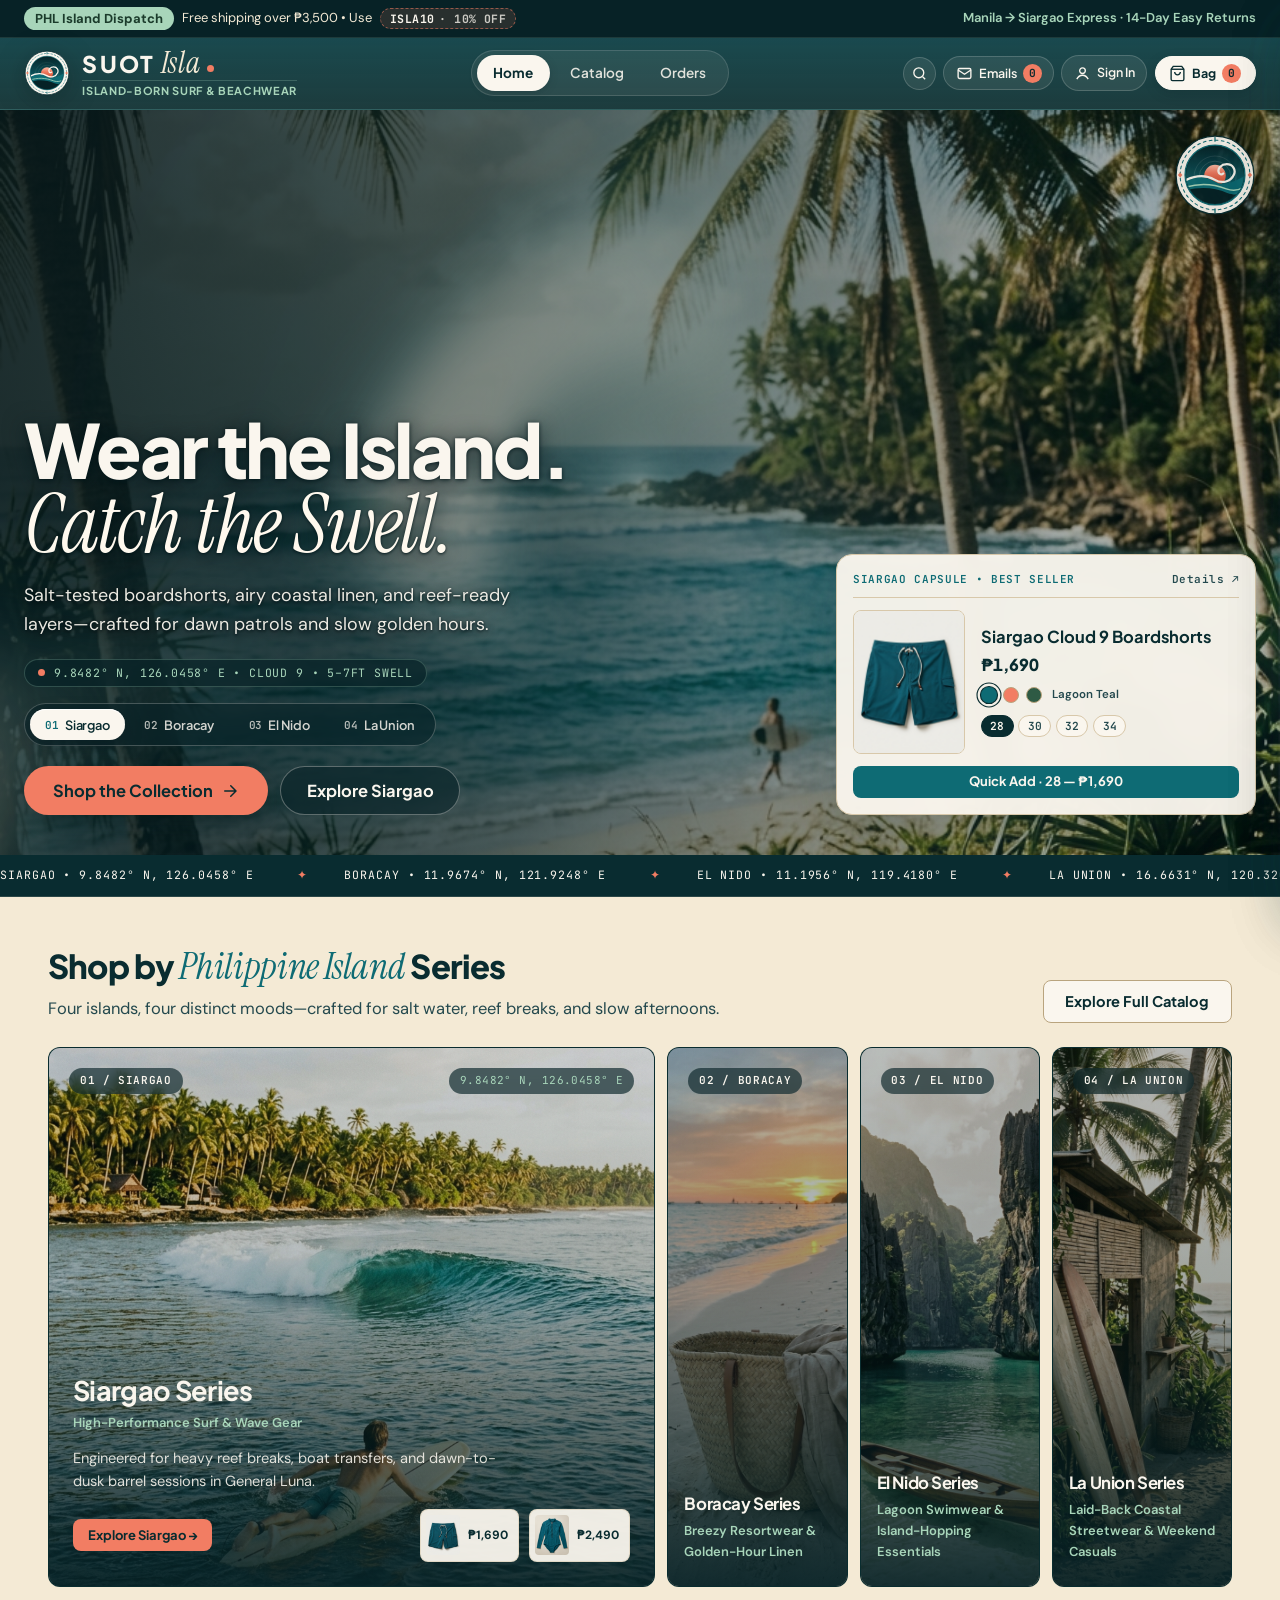
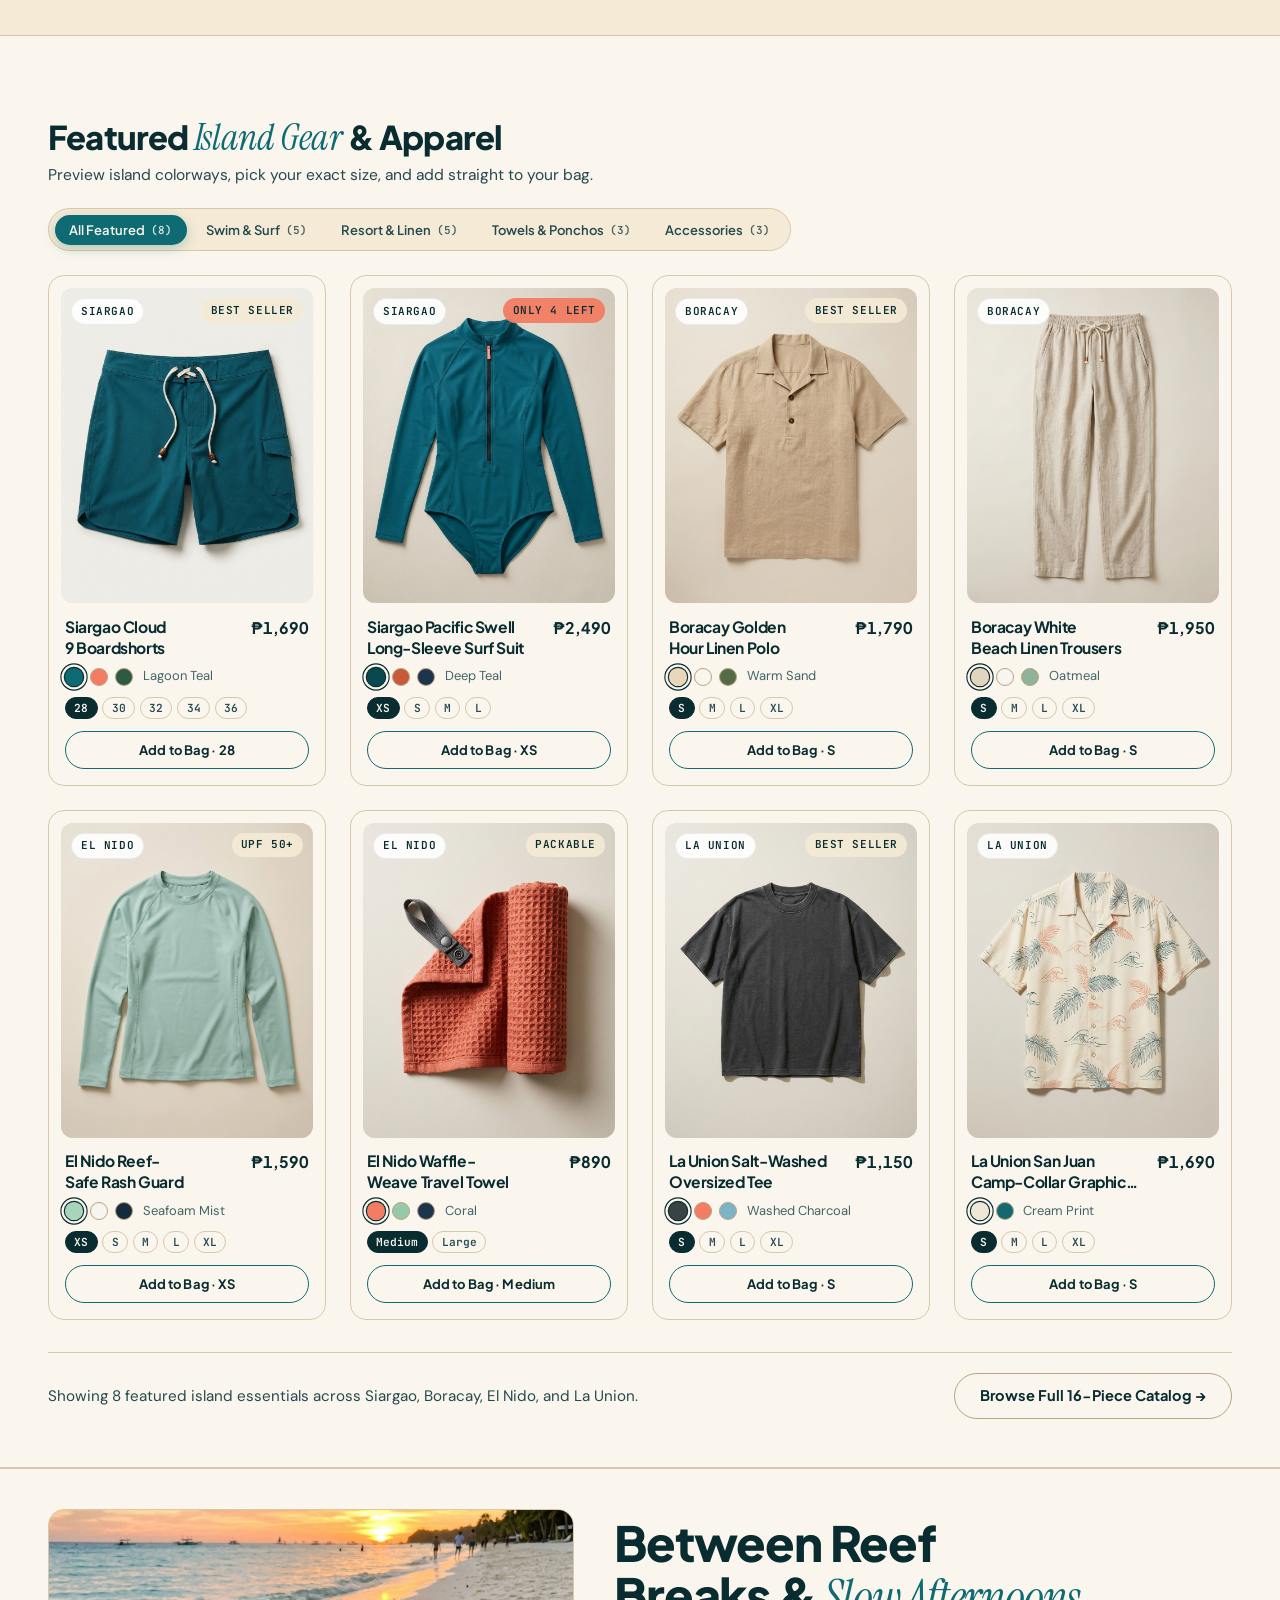
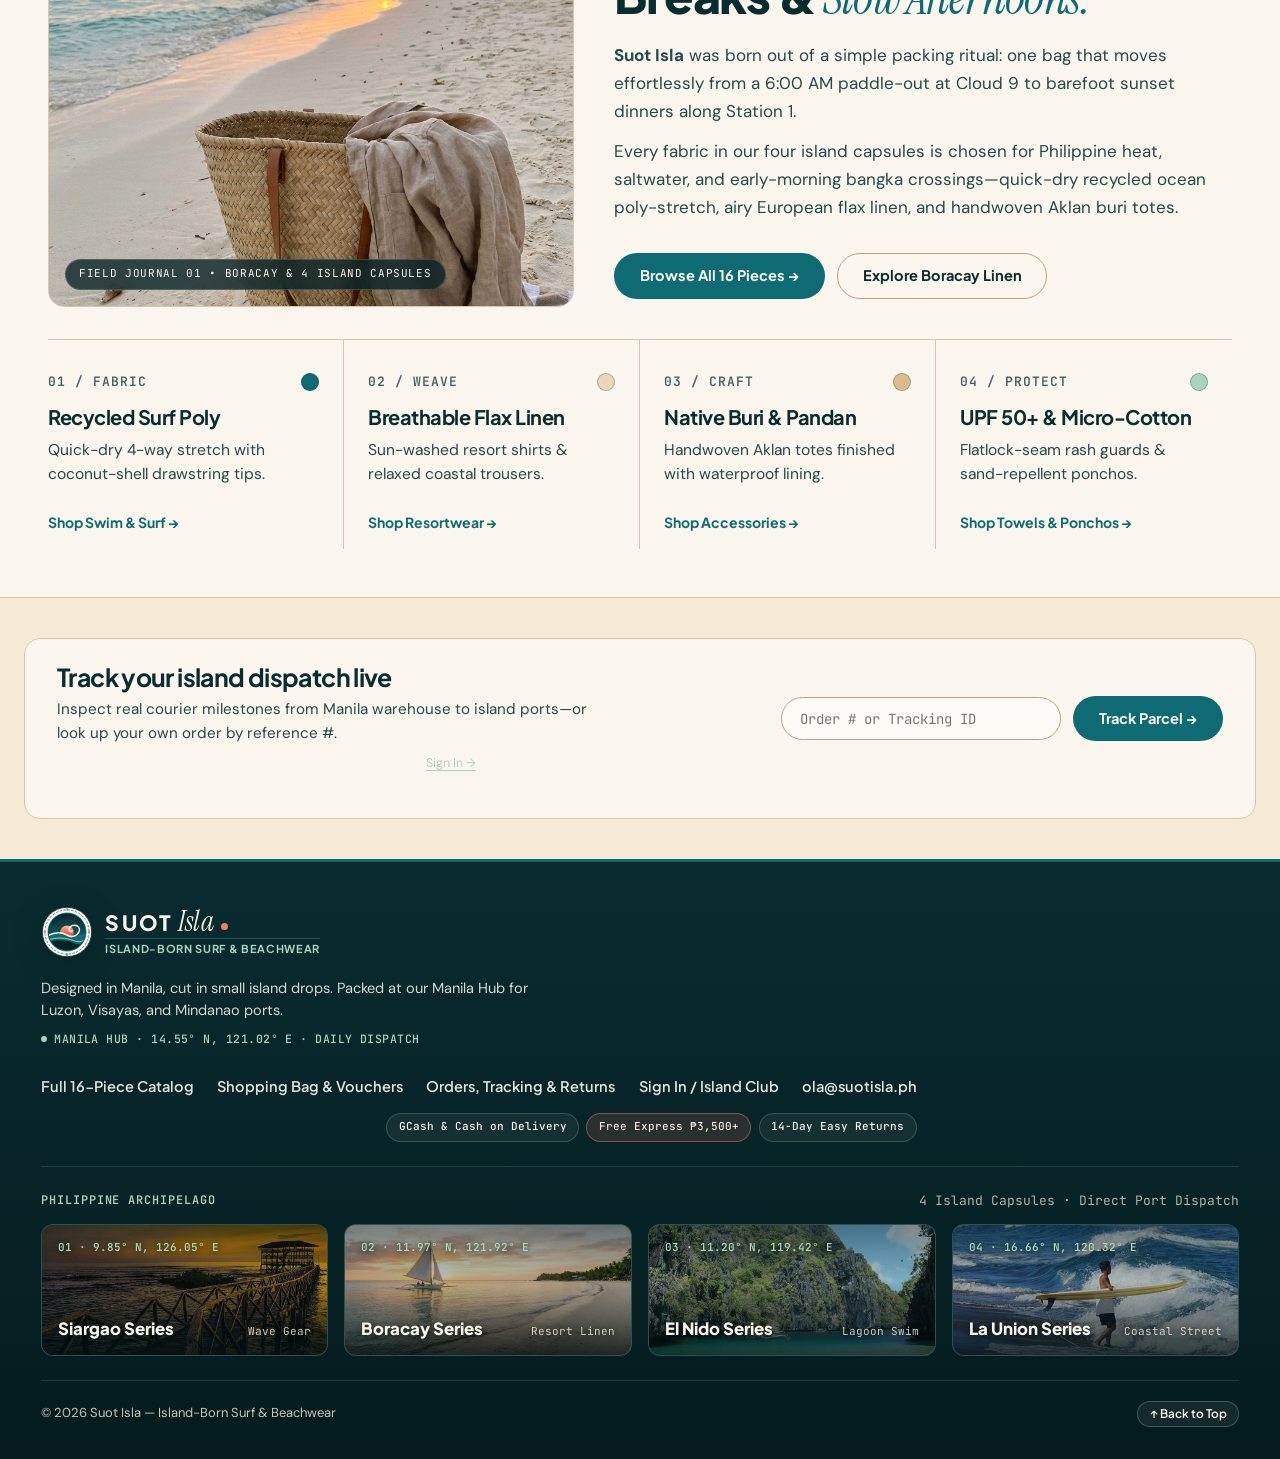
==== index.html @ 37679dee "seventh draft: mobile optimization" ====
<!DOCTYPE html>
<html lang="en">
<head>
  <meta charset="UTF-8" />
  <meta name="viewport" content="width=device-width, initial-scale=1.0" />
  <title>Suot Isla — Island-Born Surf &amp; Beachwear</title>
  <link rel="icon" type="image/svg+xml" href="assets/images/logo-stamp.svg?v=78" />
  <link rel="stylesheet" href="assets/css/tokens.css?v=78" />
  <link rel="stylesheet" href="assets/css/base.css?v=78" />
  <link rel="stylesheet" href="assets/css/storefront.css?v=78" />
</head>
<body>
  <div id="site-header-mount"></div>

  <main>
    <!-- Full-Bleed Immersive Editorial Hero -->
    <section class="hero-immersive">
      <img
        src="assets/images/hero-surf.jpg"
        alt="Twin-fin surfboard resting on warm Philippine sand beside coastal palms and teal waves"
        class="hero-bg-photo"
        id="hero-editorial-img"
      />
      <div class="hero-scrim" aria-hidden="true"></div>
      <canvas id="hero-ocean-canvas" class="hero-ocean-canvas" aria-hidden="true"></canvas>
      <img
        src="assets/images/logo-stamp.svg?v=78"
        alt="Suot Isla Stamp"
        class="hero-stamp-corner"
      />

      <div class="container hero-immersive-inner">
        <div class="hero-immersive-copy">
          <h1>Wear the Island.<br /><span class="hero-serif-accent">Catch the Swell.</span></h1>
          <p class="hero-immersive-lead">
            Salt-tested boardshorts, airy coastal linen, and reef-ready layers—crafted for dawn patrols and slow golden hours.
          </p>

          <div class="hero-telemetry" id="hero-telemetry">
            <span class="telemetry-dot"></span>
            <span id="hero-photo-caption">9.8482° N, 126.0458° E • CLOUD 9 • 5–7FT SWELL</span>
          </div>

          <!-- Interactive Island Destination Segmented Dock -->
          <div class="hero-island-switcher" role="tablist" aria-label="Preview Philippine Island Series">
            <button type="button" class="hero-island-btn active" data-hero-island="Siargao"><span class="hero-island-num">01</span> Siargao</button>
            <button type="button" class="hero-island-btn" data-hero-island="Boracay"><span class="hero-island-num">02</span> Boracay</button>
            <button type="button" class="hero-island-btn" data-hero-island="El Nido"><span class="hero-island-num">03</span> El Nido</button>
            <button type="button" class="hero-island-btn" data-hero-island="La Union"><span class="hero-island-num">04</span> La Union</button>
          </div>

          <div class="hero-actions">
            <a href="catalog.html" class="btn hero-cta-primary btn-lg btn-magnetic">
              <span>Shop the Collection</span>
              <svg viewBox="0 0 24 24" fill="none" stroke="currentColor" aria-hidden="true">
                <path d="M5 12h14M13 5l7 7-7 7" stroke-width="2" stroke-linecap="round" stroke-linejoin="round"/>
              </svg>
            </a>
            <a href="catalog.html?series=Siargao" class="btn hero-btn-ghost btn-lg" id="hero-series-cta">
              Explore Siargao
            </a>
          </div>
        </div>

        <!-- Floating Interactive Quick-Shop Capsule Card inside Hero -->
        <aside class="hero-lookbook-card" id="hero-lookbook-card" aria-label="Featured Island Capsule Piece">
          <div class="hero-lookbook-topbar">
            <span class="hero-lookbook-meta" id="hero-cap-meta">SIARGAO CAPSULE • BEST SELLER</span>
            <a href="product.html?id=siargao-cloud9-boardshorts&color=Lagoon+Teal" class="hero-lookbook-ext" id="hero-cap-details-link">Details ↗</a>
          </div>

          <div class="hero-lookbook-main">
            <a href="product.html?id=siargao-cloud9-boardshorts&color=Lagoon+Teal" class="hero-lookbook-thumb" id="hero-cap-link">
              <img src="assets/images/products/siargao-cloud9-boardshorts.jpg?v=78" alt="Siargao Cloud 9 Boardshorts" id="hero-cap-img" />
            </a>
            <div class="hero-lookbook-details">
              <div class="hero-lookbook-title" id="hero-cap-title">Siargao Cloud 9 Boardshorts</div>
              <div class="hero-lookbook-price-row">
                <span class="hero-lookbook-price" id="hero-cap-price">₱1,690</span>
              </div>
              <div class="hero-cap-swatches" id="hero-cap-swatches"></div>
              <div class="card-size-row" id="hero-cap-sizes" aria-label="Select size" style="margin-bottom:0;"></div>
            </div>
          </div>

          <button type="button" class="btn btn-primary btn-sm btn-block" id="hero-cap-add" data-hero-prod="siargao-cloud9-boardshorts">
            Quick Add — ₱1,690
          </button>
        </aside>
      </div>
    </section>

    <!-- Coastal Surf-Town Ticker Strip -->
    <div class="coastal-ticker" aria-label="Philippine Surf Town Coordinates">
      <div class="coastal-ticker-track">
        <span class="ticker-item">SIARGAO • 9.8482° N, 126.0458° E <span class="ticker-dot">✦</span></span>
        <span class="ticker-item">BORACAY • 11.9674° N, 121.9248° E <span class="ticker-dot">✦</span></span>
        <span class="ticker-item">EL NIDO • 11.1956° N, 119.4180° E <span class="ticker-dot">✦</span></span>
        <span class="ticker-item">LA UNION • 16.6631° N, 120.3208° E <span class="ticker-dot">✦</span></span>
        <span class="ticker-item">SUOT ISLA • ISLAND WEAR <span class="ticker-dot">✦</span></span>
        <span class="ticker-item">SIARGAO • 9.8482° N, 126.0458° E <span class="ticker-dot">✦</span></span>
        <span class="ticker-item">BORACAY • 11.9674° N, 121.9248° E <span class="ticker-dot">✦</span></span>
        <span class="ticker-item">EL NIDO • 11.1956° N, 119.4180° E <span class="ticker-dot">✦</span></span>
        <span class="ticker-item">LA UNION • 16.6631° N, 120.3208° E <span class="ticker-dot">✦</span></span>
        <span class="ticker-item">SUOT ISLA • ISLAND WEAR <span class="ticker-dot">✦</span></span>
      </div>
    </div>

    <!-- 4 Island Collections Section -->
    <section class="section-block">
      <div class="container">
        <div class="section-head">
          <div>
            <h2>Shop by <span class="section-serif">Philippine Island</span> Series</h2>
            <p>Four islands, four distinct moods—crafted for salt water, reef breaks, and slow afternoons.</p>
          </div>
          <a href="catalog.html" class="btn btn-outline">Explore Full Catalog</a>
        </div>

        <div class="series-accordion" id="home-series-grid"></div>
      </div>
    </section>

    <!-- Featured Gear across All 4 Series -->
    <section class="section-block-alt">
      <div class="container">
        <div class="featured-head">
          <div>
            <h2>Featured <span class="section-serif">Island Gear</span> &amp; Apparel</h2>
            <p>Preview island colorways, pick your exact size, and add straight to your bag.</p>
          </div>
          <div class="featured-filter-dock" id="home-category-tabs" role="tablist" aria-label="Filter Featured Categories">
            <button type="button" class="featured-filter-btn active" data-home-cat="all" role="tab" aria-selected="true">
              <span>All Featured</span>
              <span class="featured-filter-count" data-cat-count="all">8</span>
            </button>
            <button type="button" class="featured-filter-btn" data-home-cat="Swim & Surf" role="tab" aria-selected="false">
              <span>Swim &amp; Surf</span>
              <span class="featured-filter-count" data-cat-count="Swim & Surf"></span>
            </button>
            <button type="button" class="featured-filter-btn" data-home-cat="Resort & Loungewear" role="tab" aria-selected="false">
              <span>Resort &amp; Linen</span>
              <span class="featured-filter-count" data-cat-count="Resort & Loungewear"></span>
            </button>
            <button type="button" class="featured-filter-btn" data-home-cat="Beach Towels & Ponchos" role="tab" aria-selected="false">
              <span>Towels &amp; Ponchos</span>
              <span class="featured-filter-count" data-cat-count="Beach Towels & Ponchos"></span>
            </button>
            <button type="button" class="featured-filter-btn" data-home-cat="Island Accessories" role="tab" aria-selected="false">
              <span>Accessories</span>
              <span class="featured-filter-count" data-cat-count="Island Accessories"></span>
            </button>
          </div>
        </div>

        <div class="product-grid" id="home-featured-grid"></div>

        <div class="featured-footer-cta">
          <p id="featured-showing-note">Showing 8 curated island essentials across Siargao, Boracay, and El Nido.</p>
          <a href="catalog.html" class="btn btn-outline btn-pill">Browse Full 16-Piece Catalog →</a>
        </div>
      </div>
    </section>

    <!-- Unified Editorial Lookbook & Coastal Craft Spread -->
    <section class="craft-editorial-section">
      <div class="container">
        <div class="journal-unified-grid" data-reveal>
          <div class="journal-photo-frame">
            <img
              src="assets/images/series-boracay.jpg?v=78"
              alt="Breezy sand-toned linen resortwear and woven buri tote on Boracay White Beach at golden hour"
              loading="lazy"
            />
            <span class="journal-caption">FIELD JOURNAL 01 • BORACAY &amp; 4 ISLAND CAPSULES</span>
          </div>

          <div class="journal-copy">
            <h2>Between Reef Breaks &amp; <span class="craft-serif">Slow Afternoons.</span></h2>
            <p>
              <strong>Suot Isla</strong> was born out of a simple packing ritual: one bag that moves effortlessly from a 6:00 AM paddle-out at Cloud 9 to barefoot sunset dinners along Station 1.
            </p>
            <p>
              Every fabric in our four island capsules is chosen for Philippine heat, saltwater, and early-morning bangka crossings—quick-dry recycled ocean poly-stretch, airy European flax linen, and handwoven Aklan buri totes.
            </p>
            <div class="journal-actions">
              <a href="catalog.html" class="btn btn-primary btn-pill">Browse All 16 Pieces →</a>
              <a href="catalog.html?series=Boracay" class="btn btn-outline btn-pill">Explore Boracay Linen</a>
            </div>
          </div>
        </div>

        <div class="craft-materials-row">
          <a href="catalog.html?category=Swim+%26+Surf" class="craft-material-col" data-reveal data-reveal-delay="0">
            <div class="craft-material-top">
              <span class="craft-material-num">01 / FABRIC</span>
              <span class="craft-swatch-dot" style="background-color:#0E6B74;"></span>
            </div>
            <h3>Recycled Surf Poly</h3>
            <p>Quick-dry 4-way stretch with coconut-shell drawstring tips.</p>
            <span class="craft-material-link">Shop Swim &amp; Surf →</span>
          </a>

          <a href="catalog.html?category=Resort+%26+Loungewear" class="craft-material-col" data-reveal data-reveal-delay="60">
            <div class="craft-material-top">
              <span class="craft-material-num">02 / WEAVE</span>
              <span class="craft-swatch-dot" style="background-color:#E8D7B9;"></span>
            </div>
            <h3>Breathable Flax Linen</h3>
            <p>Sun-washed resort shirts &amp; relaxed coastal trousers.</p>
            <span class="craft-material-link">Shop Resortwear →</span>
          </a>

          <a href="catalog.html?category=Island+Accessories" class="craft-material-col" data-reveal data-reveal-delay="120">
            <div class="craft-material-top">
              <span class="craft-material-num">03 / CRAFT</span>
              <span class="craft-swatch-dot" style="background-color:#D8BC8B;"></span>
            </div>
            <h3>Native Buri &amp; Pandan</h3>
            <p>Handwoven Aklan totes finished with waterproof lining.</p>
            <span class="craft-material-link">Shop Accessories →</span>
          </a>

          <a href="catalog.html?category=Beach+Towels+%26+Ponchos" class="craft-material-col" data-reveal data-reveal-delay="180">
            <div class="craft-material-top">
              <span class="craft-material-num">04 / PROTECT</span>
              <span class="craft-swatch-dot" style="background-color:#A8D5BA;"></span>
            </div>
            <h3>UPF 50+ &amp; Micro-Cotton</h3>
            <p>Flatlock-seam rash guards &amp; sand-repellent ponchos.</p>
            <span class="craft-material-link">Shop Towels &amp; Ponchos →</span>
          </a>
        </div>
      </div>
    </section>

    <!-- Interactive Island Dispatch & Parcel Tracker Band -->
    <section class="order-track-band" aria-label="Track Your Island Order">
      <div class="container order-track-inner" data-reveal>
        <div class="order-track-top">
          <div class="order-track-copy">
            <h3>Track your island dispatch live</h3>
            <p>Inspect real courier milestones from Manila warehouse to island ports—or look up your own order by reference #.</p>
            <div class="order-track-chips" id="home-track-chips"></div>
          </div>

          <form class="order-track-form" id="home-order-track-form" action="account.html" method="GET">
            <input
              type="text"
              name="order"
              id="home-order-track-input"
              class="order-track-input"
              value=""
              placeholder="Order # or Tracking ID"
              aria-label="Order Number or Tracking ID"
            />
            <button type="submit" class="btn btn-primary btn-pill">Track Parcel →</button>
          </form>
        </div>

        <div id="home-order-track-result" aria-live="polite"></div>
      </div>
    </section>
  </main>

  <div id="site-footer-mount"></div>

  <script src="assets/js/data.js?v=78"></script>
  <script src="assets/js/store.js?v=78"></script>
  <script src="assets/js/components.js?v=78"></script>
  <script src="assets/js/ocean-overdrive.js?v=78"></script>
  <script>
    document.addEventListener("DOMContentLoaded", () => {
      const seriesGrid = document.getElementById("home-series-grid");
      const featuredGrid = document.getElementById("home-featured-grid");

      // Interactive Hero Island Lookbook Switcher + Live Capsule Quick-Shop Card
      const heroScenes = {
        Siargao: {
          img: "assets/images/hero-surf.jpg",
          pos: "center 12%",
          caption: "9.8482° N, 126.0458° E • CLOUD 9 • 5–7FT SWELL",
          cta: "Explore Siargao",
          href: "catalog.html?series=Siargao",
          productId: "siargao-cloud9-boardshorts",
          capMeta: "SIARGAO CAPSULE • BEST SELLER"
        },
        Boracay: {
          img: "assets/images/hero-boracay.jpg",
          pos: "center 50%",
          caption: "11.9674° N, 121.9248° E • WHITE BEACH • GOLDEN HOUR",
          cta: "Explore Boracay",
          href: "catalog.html?series=Boracay",
          productId: "boracay-golden-hour-linen-polo",
          capMeta: "BORACAY CAPSULE • RESORT LINEN"
        },
        "El Nido": {
          img: "assets/images/hero-elnido.jpg",
          pos: "center 52%",
          caption: "11.1956° N, 119.4180° E • BIG LAGOON • GLASSY WATER",
          cta: "Explore El Nido",
          href: "catalog.html?series=El+Nido",
          productId: "elnido-reef-safe-rash-guard",
          capMeta: "EL NIDO CAPSULE • UPF 50+"
        },
        "La Union": {
          img: "assets/images/hero-launion.jpg",
          pos: "center 54%",
          caption: "16.6631° N, 120.3208° E • SAN JUAN • NORTH SWELL",
          cta: "Explore La Union",
          href: "catalog.html?series=La+Union",
          productId: "launion-salt-washed-oversized-tee",
          capMeta: "LA UNION CAPSULE • BEST SELLER"
        }
      };

      const heroImgEl = document.getElementById("hero-editorial-img");
      const heroCapEl = document.getElementById("hero-photo-caption");
      const heroSeriesCta = document.getElementById("hero-series-cta");
      const capLinkEl = document.getElementById("hero-cap-link");
      const capDetailsLinkEl = document.getElementById("hero-cap-details-link");
      const capImgEl = document.getElementById("hero-cap-img");
      const capMetaEl = document.getElementById("hero-cap-meta");
      const capTitleEl = document.getElementById("hero-cap-title");
      const capPriceEl = document.getElementById("hero-cap-price");
      const capSizesEl = document.getElementById("hero-cap-sizes");
      const capSwatchesEl = document.getElementById("hero-cap-swatches");
      const capAddBtn = document.getElementById("hero-cap-add");

      let heroCapColor = "Lagoon Teal";
      let heroCapSize = "28";

      let activeHeroProdId = "siargao-cloud9-boardshorts";
      let activeHeroMetaText = "SIARGAO CAPSULE • BEST SELLER";

      function renderHeroCapsule(productId, metaText) {
        const prod = window.SuotStore.getProductById(productId);
        if (!prod) return;
        activeHeroProdId = prod.id;
        activeHeroMetaText = metaText;
        if (!prod.colors.includes(heroCapColor)) heroCapColor = prod.colors[0];
        if (!prod.sizes.includes(heroCapSize)) heroCapSize = prod.sizes[0];

        const detailUrl = `product.html?id=${encodeURIComponent(prod.id)}&color=${encodeURIComponent(heroCapColor)}`;
        capLinkEl.href = detailUrl;
        capDetailsLinkEl.href = detailUrl;
        capImgEl.src =
          window.SuotStore.getProductImageForColor(prod, heroCapColor) ||
          prod.image ||
          "assets/images/products/siargao-cloud9-boardshorts.jpg?v=78";
        capImgEl.alt = `${prod.name} in ${heroCapColor}`;
        capMetaEl.textContent = metaText;
        capTitleEl.textContent = prod.name;
        capPriceEl.textContent = window.SuotStore.formatPrice(prod.price);
        capAddBtn.setAttribute("data-hero-prod", prod.id);

        const avail = Math.max(0, parseInt(prod.stock, 10) || 0);
        const inBag = window.SuotStore.getCartQtyForProduct(prod.id);
        const rem = Math.max(0, avail - inBag);
        if (avail <= 0) {
          capAddBtn.disabled = true;
          capAddBtn.textContent = "Sold Out — View Similar";
        } else if (rem <= 0) {
          capAddBtn.disabled = true;
          capAddBtn.textContent = `Max in Bag (${avail}) — Edit Bag`;
        } else {
          capAddBtn.disabled = false;
          capAddBtn.textContent = `Quick Add · ${heroCapSize} — ${window.SuotStore.formatPrice(prod.price)}`;
        }

        capSizesEl.innerHTML = prod.sizes
          .slice(0, 4)
          .map(
            (sz) => `
            <button
              type="button"
              class="card-size-pill ${sz === heroCapSize ? "active" : ""}"
              data-hero-size="${sz}"
            >${sz}</button>
          `
          )
          .join("");

        capSizesEl.querySelectorAll("[data-hero-size]").forEach((szBtn) => {
          szBtn.addEventListener("click", () => {
            heroCapSize = szBtn.getAttribute("data-hero-size");
            renderHeroCapsule(prod.id, metaText);
          });
        });

        capSwatchesEl.innerHTML = `
          ${prod.colors
            .map(
              (c) => `
              <button
                type="button"
                class="color-swatch ${c === heroCapColor ? "active" : ""}"
                style="background-color:${window.SuotStore.getColorHex(c)};width:16px;height:16px;"
                title="${c}"
                data-hero-swatch="${c}"
              ></button>
            `
            )
            .join("")}
          <span class="hero-cap-color-label">${heroCapColor}</span>
        `;

        capSwatchesEl.querySelectorAll("[data-hero-swatch]").forEach((sw) => {
          sw.addEventListener("click", () => {
            heroCapColor = sw.getAttribute("data-hero-swatch");
            renderHeroCapsule(prod.id, metaText);
          });
        });
      }

      renderHeroCapsule("siargao-cloud9-boardshorts", "SIARGAO CAPSULE • BEST SELLER");

      document.querySelectorAll("[data-hero-island]").forEach((btn) => {
        btn.addEventListener("click", () => {
          const key = btn.getAttribute("data-hero-island");
          const scene = heroScenes[key];
          if (!scene) return;
          const prod = window.SuotStore.getProductById(scene.productId);
          if (prod) {
            heroCapColor = prod.colors[0];
            heroCapSize = prod.sizes[0];
          }
          window.suotTransition(() => {
            document.querySelectorAll("[data-hero-island]").forEach((b) => b.classList.remove("active"));
            btn.classList.add("active");
            heroImgEl.src = window.SuotStore.withAssetVersion(scene.img);
            heroImgEl.style.setProperty("--hero-obj-pos", scene.pos);
            heroCapEl.textContent = scene.caption;
            heroSeriesCta.textContent = scene.cta;
            heroSeriesCta.href = scene.href;
            renderHeroCapsule(scene.productId, scene.capMeta);
          });
        });
      });

      capAddBtn.addEventListener("click", () => {
        const pid = capAddBtn.getAttribute("data-hero-prod");
        const prod = window.SuotStore.getProductById(pid);
        if (prod) {
          const chosenSize = heroCapSize || prod.sizes[0];
          const chosenColor = heroCapColor || prod.colors[0];
          suppressHomeStateRender = true;
          const res = window.SuotStore.addToCart(prod.id, chosenSize, chosenColor, 1);
          if (!res || !res.ok) {
            suppressHomeStateRender = false;
            const firstAlt = res && res.alternatives && res.alternatives[0];
            window.SuotUI.toast(
              (res && res.message) || `${prod.name} has reached its available stock limit.`,
              "Stock Unavailable",
              firstAlt
                ? {
                    actionLabel: `View ${firstAlt.name.split(" ").slice(0, 2).join(" ")}`,
                    onAction: () => window.SuotUI.navigateTo(`product.html?id=${encodeURIComponent(firstAlt.id)}`)
                  }
                : {}
            );
            renderHeroCapsule(activeHeroProdId, activeHeroMetaText);
            return;
          }
          window.SuotUI.flashButtonAdded(capAddBtn, "✓ Added to Bag");
          window.SuotUI.animateCartBadge();
          window.SuotUI.toast(
            `Added ${prod.name} (${chosenSize}, ${chosenColor}) to your Island Bag!`,
            "Added to Bag"
          );
          setTimeout(() => {
            suppressHomeStateRender = false;
            renderHeroCapsule(activeHeroProdId, activeHeroMetaText);
            renderFeaturedCards();
          }, 1150);
        }
      });

      // Render Interactive Expanding Editorial Accordion for the 4 Island Series
      const allProducts = window.SuotStore.getProducts();
      seriesGrid.innerHTML = window.SUOT_ISLA_DATA.islandSeries
        .map((s, idx) => {
          const seriesItems = allProducts.filter((p) => p.series === s.id && p.image).slice(0, 2);
          return `
            <article class="series-panel ${idx === 0 ? "is-active" : ""}" data-series-panel="${s.id}">
              <img src="${window.SuotStore.withAssetVersion(s.image)}" alt="${s.name} — ${s.subtitle}" class="series-panel-img" loading="lazy" />
              <div class="series-panel-scrim"></div>

              <div class="series-panel-top">
                <span class="series-panel-index">0${idx + 1} / ${s.id.toUpperCase()}</span>
                <span class="series-panel-coords">${s.coords}</span>
              </div>

              <div class="series-panel-body">
                <h3>${s.name}</h3>
                <p class="series-panel-subtitle">${s.subtitle}</p>

                <div class="series-panel-details">
                  <p class="series-panel-desc">${s.description}</p>
                  <div class="series-panel-footer">
                    <a href="catalog.html?series=${encodeURIComponent(s.id)}" class="btn btn-coral btn-sm">
                      Explore ${s.id} →
                    </a>
                    ${
                      seriesItems.length
                        ? `<div class="series-mini-gear">
                            ${seriesItems
                              .map(
                                (item) => `
                                <a href="product.html?id=${encodeURIComponent(item.id)}" class="series-mini-item">
                                  <img src="${window.SuotStore.getProductImageForColor(item, item.colors && item.colors[0])}" alt="${item.name}" />
                                  <span>${window.SuotStore.formatPrice(item.price)}</span>
                                </a>
                              `
                              )
                              .join("")}
                          </div>`
                        : ""
                    }
                  </div>
                </div>
              </div>
            </article>
          `;
        })
        .join("");

      seriesGrid.querySelectorAll("[data-series-panel]").forEach((panel) => {
        const activate = () => {
          seriesGrid.querySelectorAll("[data-series-panel]").forEach((p) => p.classList.remove("is-active"));
          panel.classList.add("is-active");
        };
        panel.addEventListener("mouseenter", activate);
        panel.addEventListener("click", (e) => {
          if (e.target.closest("a")) return;
          activate();
        });
      });

      // Render Featured Products across all 4 Island Series (2 pieces per island)
      const defaultFeatured = [
        allProducts[0],
        allProducts[1],
        allProducts[4],
        allProducts[5],
        allProducts[8],
        allProducts[11],
        allProducts[12],
        allProducts[13]
      ].filter(Boolean);

      let activeHomeCategory = "all";

      document.querySelectorAll("[data-cat-count]").forEach((badge) => {
        const cat = badge.getAttribute("data-cat-count");
        const count = cat === "all" ? defaultFeatured.length : allProducts.filter((p) => p.category === cat).length;
        badge.textContent = `(${count})`;
      });

      function renderFeaturedCards() {
        const list =
          activeHomeCategory === "all"
            ? defaultFeatured
            : allProducts.filter((p) => p.category === activeHomeCategory);

        const showingNote = document.getElementById("featured-showing-note");
        if (showingNote) {
          showingNote.textContent =
            activeHomeCategory === "all"
              ? `Showing ${list.length} featured island essentials across Siargao, Boracay, El Nido, and La Union.`
              : `Showing ${list.length} pieces in ${activeHomeCategory} across all 4 islands.`;
        }

        featuredGrid.innerHTML = list
          .map((p) => {
            const activeColor = p._selectedColor || p.colors[0];
            const activeSize = p._selectedSize || p.sizes[0];
            const avail = Math.max(0, parseInt(p.stock, 10) || 0);
            const inBag = window.SuotStore.getCartQtyForProduct(p.id);
            const rem = Math.max(0, avail - inBag);
            const isOutOfStock = avail <= 0;
            const isLowStock = avail > 0 && avail <= 5;
            const statusText = isOutOfStock ? "Sold Out" : isLowStock ? `Only ${avail} left` : p.badge || "";

            return `
              <article class="product-card" data-product-card="${p.id}">
                <a href="product.html?id=${encodeURIComponent(p.id)}&color=${encodeURIComponent(activeColor)}" class="product-thumb-wrap">
                  <div class="product-thumb-badges">
                    <span class="thumb-series-pill">${p.series}</span>
                    ${
                      statusText
                        ? `<span class="thumb-status-pill ${isOutOfStock || isLowStock ? "is-low-stock" : ""}">${statusText}</span>`
                        : ""
                    }
                  </div>
                  <div class="product-svg-stage" id="thumb-${p.id}">
                    ${window.SuotStore.renderProductVisual(p, activeColor)}
                  </div>
                  <span class="thumb-quickview-pill">View Details →</span>
                </a>

                <div class="product-body">
                  <div class="product-meta-header">
                    <a href="product.html?id=${encodeURIComponent(p.id)}&color=${encodeURIComponent(activeColor)}" class="product-title-link">
                      <h3>${p.name}</h3>
                    </a>
                    <div class="product-price">${window.SuotStore.formatPrice(p.price)}</div>
                  </div>

                  <div class="swatch-row" aria-label="Color Variants">
                    ${p.colors
                      .map(
                        (c) => `
                        <button
                          type="button"
                          class="color-swatch ${c === activeColor ? "active" : ""}"
                          style="background-color:${window.SuotStore.getColorHex(c)};"
                          title="${c}"
                          data-swatch-prod="${p.id}"
                          data-swatch-color="${c}"
                        ></button>
                      `
                      )
                      .join("")}
                    <span style="font-size:var(--text-xs);color:var(--text-muted);margin-left:2px;">${activeColor}</span>
                  </div>

                  <div class="card-size-row" aria-label="Quick Size Selection">
                    ${p.sizes
                      .map(
                        (sz) => `
                        <button
                          type="button"
                          class="card-size-pill ${sz === activeSize ? "active" : ""}"
                          data-size-prod="${p.id}"
                          data-size-val="${sz}"
                        >${sz}</button>
                      `
                      )
                      .join("")}
                  </div>

                  <button
                    type="button"
                    class="btn-minimal-add"
                    data-quick-add="${p.id}"
                    ${isOutOfStock || rem <= 0 ? "disabled" : ""}
                  >
                    ${isOutOfStock ? "Sold Out" : rem <= 0 ? `Max in Bag (${avail})` : `Add to Bag · ${activeSize}`}
                  </button>
                </div>
              </article>
            `;
          })
          .join("");

        featuredGrid.querySelectorAll("[data-swatch-prod]").forEach((btn) => {
          btn.addEventListener("click", () => {
            const pid = btn.getAttribute("data-swatch-prod");
            const color = btn.getAttribute("data-swatch-color");
            const prod = allProducts.find((item) => item.id === pid);
            if (prod) {
              prod._selectedColor = color;
              renderFeaturedCards();
            }
          });
        });

        featuredGrid.querySelectorAll("[data-size-prod]").forEach((btn) => {
          btn.addEventListener("click", () => {
            const pid = btn.getAttribute("data-size-prod");
            const sz = btn.getAttribute("data-size-val");
            const prod = allProducts.find((item) => item.id === pid);
            if (prod) {
              prod._selectedSize = sz;
              renderFeaturedCards();
            }
          });
        });

        featuredGrid.querySelectorAll("[data-quick-add]").forEach((btn) => {
          btn.addEventListener("click", () => {
            const pid = btn.getAttribute("data-quick-add");
            const prod = allProducts.find((item) => item.id === pid);
            if (prod) {
              const color = prod._selectedColor || prod.colors[0];
              const size = prod._selectedSize || prod.sizes[0];
              suppressHomeStateRender = true;
              const res = window.SuotStore.addToCart(prod.id, size, color, 1);
              if (!res || !res.ok) {
                suppressHomeStateRender = false;
                const firstAlt = res && res.alternatives && res.alternatives[0];
                window.SuotUI.toast(
                  (res && res.message) || `${prod.name} has no remaining stock available.`,
                  "Stock Unavailable",
                  firstAlt
                    ? {
                        actionLabel: `View ${firstAlt.name.split(" ").slice(0, 2).join(" ")}`,
                        onAction: () => window.SuotUI.navigateTo(`product.html?id=${encodeURIComponent(firstAlt.id)}`)
                      }
                    : {}
                );
                renderFeaturedCards();
                return;
              }
              window.SuotUI.flashButtonAdded(btn, `✓ Added · ${size}`);
              window.SuotUI.animateCartBadge();
              window.SuotUI.toast(`Added ${prod.name} (${size}, ${color}) to your Island Bag!`, "Added to Bag");
              setTimeout(() => {
                suppressHomeStateRender = false;
                renderHeroCapsule(activeHeroProdId, activeHeroMetaText);
                renderFeaturedCards();
              }, 1150);
            }
          });
        });
      }

      document.querySelectorAll("[data-home-cat]").forEach((tab) => {
        tab.addEventListener("click", () => {
          activeHomeCategory = tab.getAttribute("data-home-cat");
          window.suotTransition(() => {
            document.querySelectorAll("[data-home-cat]").forEach((t) => {
              const isSelected = t === tab;
              t.classList.toggle("active", isSelected);
              t.setAttribute("aria-selected", isSelected ? "true" : "false");
            });
            renderFeaturedCards();
          });
        });
      });

      const trackForm = document.getElementById("home-order-track-form");
      const trackInput = document.getElementById("home-order-track-input");
      const trackResultEl = document.getElementById("home-order-track-result");

      function renderLiveParcelTracker(queryRaw) {
        if (!trackResultEl) return;
        const query = (queryRaw || "").trim().toUpperCase();
        if (!query) {
          trackResultEl.innerHTML = "";
          return;
        }
        const userOrders = window.SuotStore.getOrdersForCurrentUser();
        const found = userOrders.find(
          (o) =>
            (o.orderNumber && o.orderNumber.toUpperCase() === query) ||
            (o.trackingNumber && o.trackingNumber.toUpperCase() === query)
        );

        if (!found) {
          trackResultEl.innerHTML = `
            <div class="live-track-card">
              <div class="live-track-head">
                <div class="live-track-id-group">
                  <strong class="live-track-order-num">No match for "${query}"</strong>
                  <span class="pill pill-sand">Scoped to Active Account</span>
                </div>
                <button type="button" class="live-track-close" id="home-track-close-btn">✕ Hide</button>
              </div>
              <p style="margin:0;font-size:0.875rem;color:var(--text-secondary);">
                Only orders belonging to your signed-in account appear here. Select one of the sample orders above or open your <a href="account.html">Orders Dashboard</a>.
              </p>
            </div>
          `;
        } else {
          const stages = [
            { title: "Order Placed", sub: found.placedAt || "Verified in Portal" },
            { title: "Packed in Manila", sub: "Quality & Fold Check" },
            { title: "Island Express", sub: found.courierName || "Awaiting Courier" },
            { title: "Delivered", sub: found.status === "Delivered" ? "Signed at Doorstep" : "Est. 2–5 Days" }
          ];
          const statusRank = { Pending: 0, Confirmed: 1, Packed: 1, "Out for Delivery": 2, Delivered: 3, Cancelled: -1 };
          const rank = statusRank[found.status] !== undefined ? statusRank[found.status] : 0;
          const statusPillCls =
            found.status === "Delivered"
              ? "pill-delivery"
              : found.status === "Cancelled"
                ? "pill-coral-soft"
                : "pill-lagoon";

          trackResultEl.innerHTML = `
            <div class="live-track-card">
              <div class="live-track-head">
                <div class="live-track-id-group">
                  <strong class="live-track-order-num">#${found.orderNumber}</strong>
                  <span class="pill ${statusPillCls}">${found.status}</span>
                  <span class="mono" style="color:var(--text-muted);">Tracking: ${found.trackingNumber || "Pending"}</span>
                </div>
                <div style="display:flex;align-items:center;gap:0.65rem;flex-wrap:wrap;">
                  <span class="live-track-route"><strong>Route:</strong> Manila Hub → ${found.shippingAddress}</span>
                  <button type="button" class="live-track-close" id="home-track-close-btn">✕ Hide</button>
                </div>
              </div>

              <div class="live-track-steps" aria-label="Shipment Milestones">
                ${stages
                  .map((st, idx) => {
                    const cls = rank < 0 ? "" : idx < rank ? "is-done" : idx === rank ? "is-current" : "";
                    const mark = rank < 0 ? "—" : idx < rank ? "✓ Done" : idx === rank ? "● Live" : `0${idx + 1}`;
                    return `
                      <div class="live-track-step ${cls}">
                        <span class="live-track-step-num">${mark}</span>
                        <span class="live-track-step-title">${st.title}</span>
                        <span class="live-track-step-sub">${st.sub}</span>
                      </div>
                    `;
                  })
                  .join("")}
              </div>

              <div class="live-track-foot">
                <div class="live-track-items">
                  ${(found.items || [])
                    .map((it) => {
                      const prod = window.SuotStore.getProductById(it.productId);
                      return `
                        <div class="live-track-item-chip">
                          <div class="live-track-item-thumb">
                            ${prod ? window.SuotStore.renderProductVisual(prod, it.color) : ""}
                          </div>
                          <div>
                            <div style="font-weight:700;">${it.qty}× ${it.name}</div>
                            <div style="font-size:0.72rem;color:var(--text-muted);display:flex;align-items:center;gap:4px;">
                              <span>${it.size} ·</span>
                              <span class="inline-color-dot" style="background-color:${window.SuotStore.getColorHex(it.color)};"></span>
                              <span>${it.color}</span>
                            </div>
                          </div>
                        </div>
                      `;
                    })
                    .join("")}
                </div>

                <div style="display:flex;align-items:center;gap:0.85rem;flex-wrap:wrap;">
                  <span class="mono" style="font-weight:700;color:var(--text-primary);">
                    ${window.SuotStore.formatPrice(found.total)} · ${found.paymentMethod}
                  </span>
                  <a href="account.html?order=${encodeURIComponent(found.orderNumber)}" class="btn btn-outline btn-sm btn-pill">
                    Full Timeline &amp; Returns →
                  </a>
                </div>
              </div>
            </div>
          `;
        }

        const closeBtn = document.getElementById("home-track-close-btn");
        if (closeBtn) {
          closeBtn.addEventListener("click", () => {
            trackResultEl.innerHTML = "";
          });
        }
      }

      const trackChipsEl = document.getElementById("home-track-chips");

      function renderHomeTrackerChips(preserveCurrent) {
        const u = window.SuotStore.getCurrentUser();
        const userOrders = window.SuotStore.getOrdersForCurrentUser();
        if (trackChipsEl) {
          if (userOrders.length) {
            trackChipsEl.innerHTML = userOrders
              .slice(0, 3)
              .map(
                (o) => `
                  <button type="button" class="order-track-sample-btn" data-sample-order="${o.orderNumber}">
                    ${o.orderNumber} · ${o.status}
                  </button>
                `
              )
              .join("");
            trackChipsEl.querySelectorAll("[data-sample-order]").forEach((chip) => {
              chip.addEventListener("click", () => {
                const code = chip.getAttribute("data-sample-order");
                if (trackInput) trackInput.value = code;
                renderLiveParcelTracker(code);
              });
            });
          } else {
            trackChipsEl.innerHTML = u
              ? `<span style="font-size:0.78rem;color:rgba(250,246,238,0.72);">No active dispatches yet under <strong>${u.email}</strong> — place an order to see live milestones here.</span>`
              : `<span style="font-size:0.78rem;color:rgba(250,246,238,0.72);">Sign in or create an account to see your island dispatches here. <a href="auth.html?redirect=account.html" style="color:var(--color-seafoam);text-decoration:underline;margin-left:4px;">Sign In →</a></span>`;
          }
        }

        if (!preserveCurrent) {
          if (userOrders.length) {
            if (trackInput) trackInput.value = userOrders[0].orderNumber;
            renderLiveParcelTracker(userOrders[0].orderNumber);
          } else {
            if (trackInput) trackInput.value = "";
            if (trackResultEl) trackResultEl.innerHTML = "";
          }
        }
      }

      if (trackForm && trackInput) {
        trackForm.addEventListener("submit", (e) => {
          e.preventDefault();
          const code = trackInput.value.trim().replace(/^#/, "").toLowerCase();
          const match = window.SuotStore
            .getOrdersForCurrentUser()
            .find(
              (o) =>
                o.orderNumber.toLowerCase() === code ||
                String(o.trackingNumber || "").toLowerCase() === code
            );
          if (!match) {
            trackResultEl.innerHTML = `
              <div class="surface-card" style="padding:var(--space-4);border-color:rgba(242,125,99,0.5);">
                <strong>No order found under your account</strong>
                <div style="font-size:var(--text-xs);color:var(--text-muted);margin-top:4px;">
                  Only orders belonging to your signed-in account can be tracked here.
                </div>
              </div>
            `;
            return;
          }
          renderLiveParcelTracker(match.orderNumber);
        });
      }

      let suppressHomeStateRender = false;

      window.addEventListener("suotisla:statechange", () => {
        if (suppressHomeStateRender) return;
        renderHeroCapsule(activeHeroProdId, activeHeroMetaText);
        renderFeaturedCards();
        renderHomeTrackerChips(true);
      });

      renderHomeTrackerChips(false);
      renderFeaturedCards();
    });
  </script>
</body>
</html>
---- assets/css/tokens.css ----
@import url('https://fonts.googleapis.com/css2?family=DM+Sans:ital,opsz,wght@0,9..40,400;0,9..40,500;0,9..40,600;0,9..40,700;1,9..40,400&family=Instrument+Serif:ital@1&family=JetBrains+Mono:wght@400;500;600&family=Plus+Jakarta+Sans:wght@600;700;800&display=swap');

:root {
  /* Core Suot Isla Brand Palette */
  --color-lagoon: #0E6B74;
  --color-lagoon-hover: #0A535A;
  --color-lagoon-active: #073F45;
  --color-lagoon-subtle: #E1EFF0;
  --color-lagoon-ink: #092C30;

  --color-coral: #F27D63;
  --color-coral-deep: #8C2B16;
  --color-coral-surface: #FDECE8;

  --color-sand: #F4EAD5;
  --color-sand-light: #FAF6EE;
  --color-sand-deep: #E8D9BC;
  --color-sand-woven: #DBC9A6;

  --color-palm: #2E5A44;
  --color-palm-deep: #1B3B2B;
  --color-seafoam: #A8D5BA;
  --color-seafoam-surface: #E5F3EB;

  /* Semantic Text & Surface Tokens (Tinted Coastal Neutrals — Zero Pure Gray) */
  --bg-page: var(--color-sand);
  --bg-surface: var(--color-sand-light);
  --bg-elevated: #FDFBF7;
  --bg-muted: var(--color-sand-deep);
  --bg-inverse: var(--color-lagoon-ink);

  --text-primary: #092C30;
  --text-secondary: #24494E;
  --text-muted: #426468;
  --text-on-lagoon: #FAF6EE;
  --text-on-coral: #092C30;

  --border-subtle: #D8C8AA;
  --border-strong: #B9A47E;
  --border-lagoon: rgba(14, 107, 116, 0.28);

  /* Semantic Status Tokens */
  --status-success-bg: var(--color-seafoam);
  --status-success-text: #163626;
  --status-warning-bg: #F6DFB3;
  --status-warning-text: #5C3D08;
  --status-danger-bg: var(--color-coral-surface);
  --status-danger-text: var(--color-coral-deep);
  --status-info-bg: var(--color-lagoon-subtle);
  --status-info-text: var(--color-lagoon-active);

  /* Typography */
  --font-display: 'Plus Jakarta Sans', -apple-system, BlinkMacSystemFont, sans-serif;
  --font-body: 'DM Sans', -apple-system, BlinkMacSystemFont, sans-serif;
  --font-mono: 'JetBrains Mono', monospace;

  /* Fluid Type Scale */
  --text-xs: clamp(0.75rem, 0.72rem + 0.12vw, 0.8125rem);
  --text-sm: clamp(0.84rem, 0.81rem + 0.15vw, 0.9125rem);
  --text-base: clamp(0.95rem, 0.92rem + 0.18vw, 1.03rem);
  --text-lg: clamp(1.1rem, 1.04rem + 0.28vw, 1.25rem);
  --text-xl: clamp(1.28rem, 1.18rem + 0.48vw, 1.55rem);
  --text-2xl: clamp(1.55rem, 1.38rem + 0.85vw, 2.05rem);
  --text-3xl: clamp(1.95rem, 1.65rem + 1.4vw, 2.75rem);
  --text-display: clamp(2.25rem, 1.85rem + 2vw, 3.5rem);

  /* 4px / 8px Spatial Grid */
  --space-1: 0.25rem;
  --space-2: 0.5rem;
  --space-3: 0.75rem;
  --space-4: 1rem;
  --space-5: 1.25rem;
  --space-6: 1.5rem;
  --space-8: 2rem;
  --space-10: 2.5rem;
  --space-12: 3rem;
  --space-16: 4rem;
  --space-20: 5rem;

  /* Radii (Cards strictly 12px-16px; Pills for small controls) */
  --radius-sm: 8px;
  --radius-md: 12px;
  --radius-lg: 16px;
  --radius-pill: 999px;

  /* Elevation (Used only on floating overlays without borders) */
  --shadow-float: 0 14px 34px rgba(9, 44, 48, 0.14);
  --shadow-modal: 0 24px 56px rgba(9, 44, 48, 0.22);

  /* Motion */
  --ease-out: cubic-bezier(0.16, 1, 0.3, 1);
  --ease-spring: cubic-bezier(0.34, 1.45, 0.64, 1);
  --duration-fast: 160ms;
  --duration-normal: 240ms;
  --duration-slow: 420ms;
}
---- assets/css/base.css ----
/* ==========================================================================
   Suot Isla — Base Reset, Browser Surfaces, Shared Shell & Global Components
   ========================================================================== */

*,
*::before,
*::after {
  box-sizing: border-box;
  margin: 0;
  padding: 0;
}

html {
  font-size: 16px;
  scroll-behavior: smooth;
  scrollbar-color: var(--color-lagoon) var(--color-sand);
  scrollbar-width: thin;
  caret-color: var(--color-lagoon);
  max-width: 100%;
  overflow-x: clip;
}

::selection {
  background-color: var(--color-lagoon);
  color: var(--text-on-lagoon);
}

body {
  font-family: var(--font-body);
  font-size: var(--text-base);
  line-height: 1.6;
  color: var(--text-primary);
  background-color: var(--bg-page);
  -webkit-font-smoothing: antialiased;
  min-height: 100vh;
  max-width: 100%;
  overflow-x: clip;
  display: flex;
  flex-direction: column;
}

/* Custom Scrollbar for WebKit */
::-webkit-scrollbar {
  width: 10px;
  height: 10px;
}
::-webkit-scrollbar-track {
  background: var(--color-sand);
}
::-webkit-scrollbar-thumb {
  background: var(--color-lagoon);
  border-radius: var(--radius-pill);
  border: 2px solid var(--color-sand);
}

/* Focus Ring Discipline */
:focus-visible {
  outline: 2px solid var(--color-lagoon);
  outline-offset: 3px;
}

/* Typography Hierarchy (More space above headings than below) */
h1, h2, h3, h4, h5, h6 {
  font-family: var(--font-display);
  color: var(--text-primary);
  font-weight: 700;
  line-height: 1.18;
  letter-spacing: -0.025em;
  text-wrap: balance;
}

h1 {
  font-size: var(--text-display);
  font-weight: 800;
  letter-spacing: -0.03em;
  margin-bottom: var(--space-4);
}

h2 {
  font-size: var(--text-2xl);
  font-weight: 800;
  margin-top: var(--space-8);
  margin-bottom: var(--space-3);
}

h3 {
  font-size: var(--text-xl);
  font-weight: 700;
  margin-top: var(--space-6);
  margin-bottom: var(--space-2);
}

h4 {
  font-size: var(--text-lg);
  font-weight: 700;
  margin-top: var(--space-4);
  margin-bottom: var(--space-2);
}

p {
  max-width: 68ch;
  color: var(--text-secondary);
}

a {
  color: var(--color-lagoon);
  text-decoration-thickness: 1.5px;
  text-underline-offset: 0.22em;
  transition: color var(--duration-fast) var(--ease-out);
}

a:hover {
  color: var(--color-lagoon-hover);
}

/* Tabular Numerals for Prices, SKUs, Quantities, and Tables */
.price,
.tabular,
.sku,
.order-num,
table td,
table th,
input[type="number"] {
  font-variant-numeric: tabular-nums;
}

.mono {
  font-family: var(--font-mono);
  font-size: var(--text-xs);
  font-variant-numeric: tabular-nums;
}

/* Layout Containers */
.container {
  width: 100%;
  max-width: 1440px;
  min-width: 0;
  margin-inline: auto;
  padding-inline: var(--space-6);
}

.container-narrow {
  width: 100%;
  max-width: 960px;
  min-width: 0;
  margin-inline: auto;
  padding-inline: var(--space-6);
}

/* Cross-Document + SPA Zero-Reload View Transitions & Shimmer */
@view-transition {
  navigation: auto;
}

.dispatch-mobile-only {
  display: none;
}

.dispatch-bar-secondary {
  display: flex;
  align-items: center;
  gap: 0.85rem;
  color: var(--color-seafoam);
  font-weight: 600;
}

.suot-mobile-nav {
  display: none;
}

.site-header {
  view-transition-name: site-header;
}

main {
  flex: 1;
  view-transition-name: main-stage;
}

::view-transition-group(main-stage) {
  animation-duration: 280ms;
  animation-timing-function: var(--ease-out);
}

::view-transition-old(main-stage) {
  animation: 180ms var(--ease-out) both suotVtOut;
}

::view-transition-new(main-stage) {
  animation: 280ms var(--ease-out) both suotVtIn;
}

::view-transition-group(active-piece-photo) {
  animation-duration: 340ms;
  animation-timing-function: var(--ease-spring);
}

@keyframes suotVtOut {
  from {
    opacity: 1;
    transform: translateY(0) scale(1);
  }
  to {
    opacity: 0;
    transform: translateY(-6px) scale(0.994);
  }
}

@keyframes suotVtIn {
  from {
    opacity: 0;
    transform: translateY(10px) scale(0.996);
  }
  to {
    opacity: 1;
    transform: translateY(0) scale(1);
  }
}

/* Sunlit Coral-Seafoam Progress Shimmer along Top Edge During Fetch/Morph */
.suot-tide-transition {
  position: fixed;
  top: 0;
  left: 0;
  right: 0;
  height: 3px;
  z-index: 9999;
  pointer-events: none;
  overflow: hidden;
}

.suot-tide-progress {
  position: absolute;
  inset: 0;
  background: linear-gradient(90deg, var(--color-coral) 0%, var(--color-seafoam) 55%, var(--color-sand-light) 100%);
  transform-origin: left center;
  transform: scaleX(0);
  opacity: 0;
}

.suot-tide-transition.is-exiting .suot-tide-progress {
  opacity: 1;
  transform: scaleX(0.76);
  transition: transform 180ms var(--ease-out), opacity 80ms linear;
}

.suot-tide-transition.is-entering .suot-tide-progress {
  opacity: 1;
  animation: suotProgressFinish 320ms var(--ease-out) forwards;
}

@keyframes suotProgressFinish {
  0% {
    transform: scaleX(0.76);
    opacity: 1;
  }
  60% {
    transform: scaleX(1);
    opacity: 1;
  }
  100% {
    transform: scaleX(1);
    opacity: 0;
  }
}

/* ==========================================================================
   Top Coastal Dispatch Bar & Sticky Navigation Header
   ========================================================================== */

.dispatch-bar {
  background-color: #072226;
  color: var(--color-sand-light);
  font-size: var(--text-xs);
  padding-block: 0.42rem;
  border-bottom: 1px solid rgba(168, 213, 186, 0.14);
}

.dispatch-bar-inner {
  display: flex;
  align-items: center;
  justify-content: space-between;
  gap: var(--space-4);
  flex-wrap: wrap;
}

.dispatch-bar a {
  color: var(--color-seafoam);
  font-weight: 600;
  text-decoration: none;
}

.dispatch-bar a:hover {
  text-decoration: underline;
}

.dispatch-Condition {
  display: inline-flex;
  align-items: center;
  flex-wrap: wrap;
  gap: var(--space-2);
  color: var(--color-sand);
}

.dispatch-code-pill {
  display: inline-flex;
  align-items: center;
  gap: 0.3rem;
  padding: 0.14rem 0.52rem;
  border-radius: var(--radius-pill);
  border: 1px dashed rgba(242, 125, 99, 0.55);
  background-color: rgba(242, 125, 99, 0.14);
  color: var(--color-sand-light);
  font-family: var(--font-mono);
  font-size: 0.72rem;
  font-weight: 700;
  letter-spacing: 0.04em;
  cursor: pointer;
  transition: background-color var(--duration-fast) var(--ease-out), border-color var(--duration-fast) var(--ease-out);
}

.dispatch-code-pill:hover {
  background-color: rgba(242, 125, 99, 0.28);
  border-color: var(--color-coral);
}

.dispatch-mobile-only {
  display: none;
}

.dispatch-bar-secondary {
  display: flex;
  align-items: center;
  gap: 0.85rem;
  color: var(--color-seafoam);
  font-weight: 600;
}

.suot-mobile-nav {
  display: none;
}

.site-header {
  position: sticky;
  top: 0;
  z-index: 100;
  background: linear-gradient(180deg, rgba(11, 63, 70, 0.94) 0%, rgba(9, 44, 48, 0.92) 100%);
  backdrop-filter: blur(16px) saturate(135%);
  -webkit-backdrop-filter: blur(16px) saturate(135%);
  color: var(--text-on-lagoon);
  border-bottom: 1px solid rgba(168, 213, 186, 0.16);
  transition: min-height var(--duration-fast) var(--ease-out), box-shadow var(--duration-fast) var(--ease-out), background-color var(--duration-fast) var(--ease-out);
}

.site-header.is-scrolled {
  background: rgba(8, 38, 42, 0.95);
  box-shadow: 0 12px 32px rgba(7, 34, 38, 0.28);
  border-bottom-color: rgba(168, 213, 186, 0.24);
}

.header-inner {
  display: flex;
  align-items: center;
  justify-content: space-between;
  gap: var(--space-3);
  min-height: 70px;
  transition: min-height var(--duration-fast) var(--ease-out);
}

.site-header.is-scrolled .header-inner {
  min-height: 62px;
}

.brand-link {
  position: relative;
  display: inline-flex;
  align-items: center;
  gap: 0.78rem;
  text-decoration: none;
  color: var(--text-on-lagoon);
  flex-shrink: 0;
  padding-block: 4px;
}

.brand-link:hover {
  color: var(--text-on-lagoon);
}

.brand-stamp {
  width: 46px;
  height: 46px;
  flex-shrink: 0;
  filter: drop-shadow(0 5px 14px rgba(5, 24, 27, 0.36));
  transition: transform 320ms var(--ease-spring), filter 260ms var(--ease-out);
}

.site-header.is-scrolled .brand-stamp {
  width: 40px;
  height: 40px;
}

.brand-link:hover .brand-stamp {
  transform: rotate(-7deg) scale(1.06);
  filter: drop-shadow(0 8px 18px rgba(242, 125, 99, 0.25));
}

.brand-wordmark {
  display: flex;
  flex-direction: column;
  justify-content: center;
  white-space: nowrap;
  position: relative;
}

.brand-title-row {
  display: inline-flex;
  align-items: baseline;
  gap: 0.32rem;
  line-height: 1;
}

.brand-title-strong {
  font-family: var(--font-display);
  font-weight: 800;
  font-size: 1.44rem;
  letter-spacing: 0.1em;
  color: #FAF6EE;
}

.brand-title-serif {
  font-family: 'Instrument Serif', Georgia, serif;
  font-style: italic;
  font-weight: 400;
  font-size: 1.9rem;
  letter-spacing: 0.02em;
  color: var(--color-sand);
  line-height: 0.85;
}

.brand-sun-dot {
  width: 7px;
  height: 7px;
  border-radius: 50%;
  background: var(--color-coral);
  margin-left: 2px;
  align-self: flex-end;
  margin-bottom: 3px;
  transition: transform 280ms var(--ease-spring), background-color 220ms var(--ease-out);
}

.brand-link:hover .brand-sun-dot {
  transform: scale(1.35);
  background: #FFB49E;
}

.brand-sub-row {
  display: flex;
  align-items: center;
  margin-top: 5px;
  padding-top: 4px;
  border-top: 1px solid rgba(168, 213, 186, 0.24);
  position: relative;
}

.brand-sub-row::after {
  content: "";
  position: absolute;
  top: -1px;
  left: 0;
  width: 100%;
  height: 1.5px;
  background: linear-gradient(90deg, var(--color-coral) 0%, var(--color-seafoam) 100%);
  transform: scaleX(0);
  transform-origin: left center;
  transition: transform 320ms var(--ease-out);
}

.brand-link:hover .brand-sub-row::after {
  transform: scaleX(1);
}

.brand-subtitle {
  font-family: var(--font-display);
  font-size: 0.6875rem;
  font-weight: 700;
  letter-spacing: 0.06em;
  color: var(--color-seafoam);
  line-height: 1;
}

.brand-link-footer .brand-stamp {
  width: 52px;
  height: 52px;
}

.brand-link-footer .brand-title-strong {
  font-size: 1.32rem;
}

.brand-link-footer .brand-title-serif {
  font-size: 1.74rem;
}

.primary-nav {
  display: inline-flex;
  align-items: center;
  gap: 0.18rem;
  padding: 0.28rem;
  background-color: rgba(250, 246, 238, 0.07);
  border: 1px solid rgba(250, 246, 238, 0.14);
  border-radius: var(--radius-pill);
}

.nav-link {
  color: rgba(250, 246, 238, 0.88);
  text-decoration: none;
  font-family: var(--font-display);
  font-weight: 600;
  font-size: 0.85rem;
  padding: 0.44rem 1.05rem;
  border-radius: var(--radius-pill);
  white-space: nowrap;
  transition: background-color var(--duration-fast) var(--ease-out), color var(--duration-fast) var(--ease-out);
}

.nav-link:hover {
  background-color: rgba(250, 246, 238, 0.14);
  color: #FFFFFF;
}

.nav-link.active {
  background-color: var(--color-sand-light);
  color: var(--color-lagoon-ink);
  font-weight: 700;
  box-shadow: 0 2px 8px rgba(7, 34, 38, 0.22);
}

.header-actions {
  display: flex;
  align-items: center;
  gap: 0.45rem;
  flex-shrink: 0;
}

.icon-btn {
  position: relative;
  display: inline-flex;
  align-items: center;
  gap: 0.38rem;
  background-color: rgba(250, 246, 238, 0.08);
  color: var(--color-sand-light);
  border: 1px solid rgba(250, 246, 238, 0.18);
  border-radius: var(--radius-pill);
  padding: 0.42rem 0.72rem;
  font-family: var(--font-display);
  font-size: 0.78rem;
  font-weight: 600;
  cursor: pointer;
  text-decoration: none;
  white-space: nowrap;
  transition: background-color var(--duration-fast) var(--ease-out), border-color var(--duration-fast) var(--ease-out), transform var(--duration-fast) var(--ease-out);
}

.icon-btn:hover {
  background-color: rgba(250, 246, 238, 0.18);
  border-color: rgba(250, 246, 238, 0.32);
  color: #FFFFFF;
}

.icon-btn-bag {
  background-color: var(--color-sand-light);
  color: var(--color-lagoon-ink);
  border-color: var(--color-sand-light);
  font-weight: 700;
  padding: 0.42rem 0.85rem;
  box-shadow: 0 4px 12px rgba(7, 34, 38, 0.22);
}

.icon-btn-bag:hover {
  background-color: var(--color-sand);
  border-color: var(--color-sand);
  color: var(--color-lagoon-ink);
}

.icon-btn-icon-only {
  padding: 0.44rem;
}

.icon-btn svg {
  width: 17px;
  height: 17px;
  stroke-width: 1.9;
  flex-shrink: 0;
}

.icon-btn:active,
.nav-link:active,
.dispatch-code-pill:active {
  transform: scale(0.96);
}

.badge-count {
  display: inline-flex;
  align-items: center;
  justify-content: center;
  min-width: 19px;
  height: 19px;
  padding-inline: 5px;
  border-radius: var(--radius-pill);
  background-color: var(--color-coral);
  color: #102B2E;
  font-family: var(--font-mono);
  font-size: 0.7rem;
  font-weight: 700;
  font-variant-numeric: tabular-nums;
}

.badge-count.is-popping {
  animation: badgePop 440ms var(--ease-spring);
}

@keyframes badgePop {
  0% {
    transform: scale(1);
  }
  40% {
    transform: scale(1.38) rotate(-6deg);
  }
  75% {
    transform: scale(0.92);
  }
  100% {
    transform: scale(1);
  }
}

/* Expandable Quick-Search Bar inside Sticky Header */
.header-search-panel {
  display: block;
  max-height: 0;
  opacity: 0;
  overflow: hidden;
  pointer-events: none;
  border-top: 1px solid transparent;
  background-color: rgba(7, 34, 38, 0.96);
  padding-block: 0;
  transition: max-height 260ms var(--ease-out), opacity 180ms var(--ease-out), padding-block 220ms var(--ease-out), border-color 180ms var(--ease-out);
}

.header-search-panel.open {
  max-height: 260px;
  opacity: 1;
  pointer-events: auto;
  border-top-color: rgba(168, 213, 186, 0.14);
  padding-block: 0.85rem;
}

.header-search-row {
  display: flex;
  align-items: center;
  gap: 0.65rem;
}

.header-search-input {
  flex: 1;
  padding: 0.62rem 1rem;
  border-radius: var(--radius-pill);
  border: 1px solid rgba(168, 213, 186, 0.28);
  background-color: rgba(250, 246, 238, 0.1);
  color: var(--color-sand-light);
  font-family: var(--font-body);
  font-size: 0.9rem;
}

.header-search-input::placeholder {
  color: rgba(244, 234, 213, 0.62);
}

.header-search-input:focus {
  outline: none;
  border-color: var(--color-seafoam);
  background-color: rgba(250, 246, 238, 0.16);
}

.header-search-results {
  display: grid;
  grid-template-columns: repeat(auto-fill, minmax(230px, 1fr));
  gap: 0.6rem;
  margin-top: 0.75rem;
}

.header-search-hit {
  display: flex;
  align-items: center;
  justify-content: space-between;
  gap: 0.65rem;
  padding: 0.55rem 0.85rem;
  border-radius: var(--radius-md);
  background-color: rgba(250, 246, 238, 0.08);
  border: 1px solid rgba(250, 246, 238, 0.12);
  color: var(--color-sand-light);
  text-decoration: none;
  transition: background-color var(--duration-fast) var(--ease-out), border-color var(--duration-fast) var(--ease-out);
}

.header-search-hit:hover {
  background-color: rgba(250, 246, 238, 0.16);
  border-color: var(--color-seafoam);
  color: #FFFFFF;
}

.header-search-hit-name {
  font-size: 0.82rem;
  font-weight: 600;
  white-space: nowrap;
  overflow: hidden;
  text-overflow: ellipsis;
}

.header-search-hit-meta {
  font-family: var(--font-mono);
  font-size: 0.72rem;
  color: var(--color-seafoam);
  flex-shrink: 0;
}

/* ==========================================================================
   Buttons, Pills & Form Controls
   ========================================================================== */

.btn {
  display: inline-flex;
  align-items: center;
  justify-content: center;
  gap: var(--space-2);
  font-family: var(--font-display);
  font-size: var(--text-sm);
  font-weight: 700;
  padding: 0.72rem 1.35rem;
  border-radius: var(--radius-sm);
  border: 1px solid transparent;
  cursor: pointer;
  text-decoration: none;
  transition: background-color var(--duration-fast) var(--ease-out), color var(--duration-fast) var(--ease-out), border-color var(--duration-fast) var(--ease-out), transform var(--duration-fast) var(--ease-out);
  line-height: 1.2;
}

.btn:active {
  transform: translateY(1px);
}

.btn svg {
  width: 18px;
  height: 18px;
  flex-shrink: 0;
}

.btn-primary {
  background-color: var(--color-lagoon);
  color: var(--text-on-lagoon);
}

.btn-primary:hover {
  background-color: var(--color-lagoon-hover);
  color: var(--text-on-lagoon);
}

.btn-coral {
  background-color: var(--color-coral);
  color: var(--text-on-coral);
}

.btn-coral:hover {
  background-color: #E56A4E;
  color: var(--text-on-coral);
}

.btn-outline {
  background-color: var(--bg-surface);
  color: var(--text-primary);
  border-color: var(--border-strong);
}

.btn-outline:hover {
  background-color: var(--color-sand-deep);
  color: var(--text-primary);
}

.btn-ghost {
  background-color: transparent;
  color: var(--text-primary);
  border-color: transparent;
}

.btn-ghost:hover {
  background-color: var(--color-sand-deep);
}

.btn-sm {
  padding: 0.45rem 0.85rem;
  font-size: var(--text-xs);
}

.btn-lg {
  padding: 0.95rem 1.75rem;
  font-size: var(--text-base);
}

.btn-block {
  width: 100%;
}

/* Status & Category Pills */
.pill {
  display: inline-flex;
  align-items: center;
  gap: 0.35rem;
  padding: 0.25rem 0.7rem;
  border-radius: var(--radius-pill);
  font-size: var(--text-xs);
  font-weight: 700;
  line-height: 1.2;
  white-space: nowrap;
}

.pill-coral {
  background-color: var(--color-coral);
  color: var(--text-on-coral);
}

.pill-coral-soft {
  background-color: var(--color-coral-surface);
  color: var(--color-coral-deep);
}

.pill-delivery,
.pill-seafoam {
  background-color: var(--color-seafoam);
  color: var(--color-palm-deep);
}

.pill-palm {
  background-color: var(--color-palm);
  color: var(--color-sand-light);
}

.pill-lagoon {
  background-color: var(--color-lagoon-subtle);
  color: var(--color-lagoon-active);
}

.pill-sand {
  background-color: var(--color-sand-deep);
  color: var(--text-primary);
}

/* Form Elements */
.form-group {
  display: flex;
  flex-direction: column;
  gap: 0.35rem;
  margin-bottom: var(--space-4);
}

.form-label {
  font-size: var(--text-xs);
  font-weight: 700;
  color: var(--text-primary);
}

.form-hint {
  font-size: var(--text-xs);
  color: var(--text-muted);
}

.form-input,
.form-select,
.form-textarea {
  width: 100%;
  font-family: var(--font-body);
  font-size: var(--text-sm);
  color: var(--text-primary);
  background-color: var(--bg-elevated);
  border: 1px solid var(--border-strong);
  border-radius: var(--radius-sm);
  padding: 0.65rem 0.85rem;
  transition: border-color var(--duration-fast) var(--ease-out), background-color var(--duration-fast) var(--ease-out);
}

.form-input::placeholder,
.form-textarea::placeholder {
  color: var(--text-muted);
  opacity: 1;
}

.form-input:focus,
.form-select:focus,
.form-textarea:focus {
  outline: none;
  border-color: var(--color-lagoon);
  background-color: #FFFFFF;
}

.form-row {
  display: grid;
  grid-template-columns: repeat(auto-fit, minmax(200px, 1fr));
  gap: var(--space-4);
}

/* Surface Cards (Single Elevation Method: 1px Border, Radius 12px-16px) */
.surface-card {
  background-color: var(--bg-surface);
  border: 1px solid var(--border-subtle);
  border-radius: var(--radius-md);
  padding: var(--space-6);
}

/* ==========================================================================
   Slide-Over Drawers (Mini-Cart & Email Notification Outbox)
   ========================================================================== */

.drawer-backdrop {
  position: fixed;
  inset: 0;
  background-color: rgba(9, 44, 48, 0.52);
  backdrop-filter: blur(3px);
  z-index: 200;
  opacity: 0;
  pointer-events: none;
  transition: opacity var(--duration-normal) var(--ease-out);
}

.drawer-backdrop.open {
  opacity: 1;
  pointer-events: auto;
}

.slide-drawer {
  position: fixed;
  top: 0;
  right: 0;
  bottom: 0;
  width: min(460px, 92vw);
  background-color: var(--bg-surface);
  z-index: 210;
  box-shadow: var(--shadow-modal);
  display: flex;
  flex-direction: column;
  transform: translateX(102%);
  transition: transform var(--duration-normal) var(--ease-out);
}

.slide-drawer.open {
  transform: translateX(0);
}

.drawer-header {
  display: flex;
  align-items: center;
  justify-content: space-between;
  padding: var(--space-5) var(--space-6);
  background-color: var(--color-lagoon);
  color: var(--text-on-lagoon);
}

.drawer-header h3 {
  margin: 0;
  color: var(--text-on-lagoon);
  font-size: var(--text-lg);
}

.drawer-close {
  background: rgba(250, 246, 238, 0.14);
  color: var(--text-on-lagoon);
  border: 1px solid rgba(250, 246, 238, 0.25);
  border-radius: var(--radius-sm);
  width: 34px;
  height: 34px;
  display: inline-flex;
  align-items: center;
  justify-content: center;
  cursor: pointer;
}

.drawer-body {
  flex: 1;
  overflow-y: auto;
  padding: var(--space-5) var(--space-6);
}

.drawer-footer {
  padding: var(--space-5) var(--space-6);
  background-color: var(--color-sand);
  border-top: 1px solid var(--border-subtle);
}

/* Email Log Items inside Email Notification Drawer */
.email-card {
  background-color: var(--bg-elevated);
  border: 1px solid var(--border-subtle);
  border-radius: var(--radius-md);
  padding: var(--space-4);
  margin-bottom: var(--space-3);
  transition:
    border-color var(--duration-fast) var(--ease-out),
    transform var(--duration-fast) var(--ease-out),
    box-shadow var(--duration-fast) var(--ease-out);
}

.email-card.is-clickable {
  cursor: pointer;
}

.email-card.is-clickable:hover {
  border-color: var(--color-lagoon);
  transform: translateY(-2px);
  box-shadow: 0 10px 24px rgba(7, 34, 38, 0.08);
}

.email-card-actions {
  margin-top: var(--space-3);
  padding-top: var(--space-2);
  border-top: 1px dashed rgba(11, 51, 56, 0.14);
  display: flex;
  align-items: center;
  justify-content: space-between;
  gap: 0.45rem;
  flex-wrap: wrap;
}

.email-meta {
  display: flex;
  align-items: center;
  justify-content: space-between;
  gap: var(--space-2);
  font-size: var(--text-xs);
  color: var(--text-muted);
  margin-bottom: var(--space-2);
}

.email-subject {
  font-family: var(--font-display);
  font-weight: 700;
  font-size: var(--text-sm);
  color: var(--text-primary);
  margin-bottom: var(--space-1);
}

.email-body-preview {
  font-size: var(--text-xs);
  color: var(--text-secondary);
  background-color: var(--color-sand);
  padding: var(--space-3);
  border-radius: var(--radius-sm);
  margin-top: var(--space-2);
  white-space: pre-line;
}

/* Toast Notification */
.toast-container {
  position: fixed;
  bottom: var(--space-6);
  right: var(--space-6);
  z-index: 300;
  display: flex;
  flex-direction: column;
  gap: var(--space-2);
  max-width: 380px;
}

.toast {
  position: relative;
  overflow: hidden;
  background-color: var(--color-lagoon-ink);
  color: var(--color-sand-light);
  padding: var(--space-4) var(--space-5);
  border-radius: var(--radius-md);
  border: 1px solid rgba(168, 213, 186, 0.18);
  box-shadow: var(--shadow-float);
  display: flex;
  align-items: flex-start;
  justify-content: space-between;
  gap: var(--space-3);
  font-size: var(--text-sm);
  animation: toastSlideIn 260ms var(--ease-spring);
  transition: opacity 220ms var(--ease-out), transform 220ms var(--ease-out);
}

.toast.is-leaving {
  opacity: 0;
  transform: translateX(18px);
}

.toast::after {
  content: "";
  position: absolute;
  left: 0;
  right: 0;
  bottom: 0;
  height: 3px;
  background: linear-gradient(90deg, var(--color-coral), var(--color-seafoam));
  transform-origin: left center;
  animation: toastLifetime 4200ms linear forwards;
}

.toast:hover::after {
  animation-play-state: paused;
}

.toast-actions {
  display: flex;
  align-items: center;
  gap: 0.45rem;
  flex-shrink: 0;
}

.toast-action-btn {
  background: rgba(250, 246, 238, 0.16);
  border: 1px solid rgba(250, 246, 238, 0.28);
  color: var(--color-sand-light);
  border-radius: var(--radius-pill);
  padding: 0.2rem 0.6rem;
  font-family: var(--font-display);
  font-size: 0.72rem;
  font-weight: 700;
  cursor: pointer;
  transition: background-color var(--duration-fast) var(--ease-out);
}

.toast-action-btn:hover {
  background: var(--color-coral);
  border-color: var(--color-coral);
  color: var(--text-on-coral);
}

@keyframes toastLifetime {
  from {
    transform: scaleX(1);
  }
  to {
    transform: scaleX(0);
  }
}

@keyframes toastSlideIn {
  from {
    opacity: 0;
    transform: translateY(14px) scale(0.96);
  }
  to {
    opacity: 1;
    transform: translateY(0) scale(1);
  }
}

/* Free Island Shipping Progress Meter (Bag Drawer + Cart Page) */
.shipping-meter {
  background-color: var(--color-sand);
  border: 1px solid var(--border-subtle);
  border-radius: var(--radius-md);
  padding: 0.72rem 0.9rem;
  margin-bottom: var(--space-4);
}

.shipping-meter-top {
  display: flex;
  align-items: center;
  justify-content: space-between;
  gap: 0.5rem;
  font-size: 0.78rem;
  font-weight: 600;
  color: var(--text-primary);
  margin-bottom: 0.45rem;
}

.shipping-meter-bar {
  width: 100%;
  height: 7px;
  border-radius: var(--radius-pill);
  background-color: rgba(9, 44, 48, 0.12);
  overflow: hidden;
}

.shipping-meter-fill {
  height: 100%;
  border-radius: var(--radius-pill);
  background: linear-gradient(90deg, var(--color-lagoon) 0%, var(--color-coral) 100%);
  transition: width 380ms var(--ease-spring), background 240ms var(--ease-out);
}

.shipping-meter-fill.is-unlocked {
  background: linear-gradient(90deg, var(--color-palm) 0%, var(--color-seafoam) 100%);
}

/* Shared Interactive Feedback & Scroll Reveal Motion Utilities */
[data-reveal] {
  opacity: 0;
  transform: translateY(16px);
  transition: opacity 420ms var(--ease-out), transform 420ms var(--ease-out);
}

[data-reveal].is-revealed {
  opacity: 1;
  transform: translateY(0);
}

@keyframes pricePulse {
  0% {
    transform: scale(1);
  }
  45% {
    transform: scale(1.07);
    color: var(--color-lagoon);
  }
  100% {
    transform: scale(1);
  }
}

.price-pulse {
  display: inline-block;
  animation: pricePulse 360ms var(--ease-spring);
}

@keyframes invalidShake {
  0%, 100% {
    transform: translateX(0);
  }
  20%, 60% {
    transform: translateX(-5px);
  }
  40%, 80% {
    transform: translateX(5px);
  }
}

.is-invalid-field {
  border-color: var(--color-coral-deep) !important;
  background-color: var(--color-coral-surface) !important;
  animation: invalidShake 340ms var(--ease-out);
}

.btn.is-added,
.btn-minimal-add.is-added,
.card-size-pill.is-added {
  background-color: var(--color-palm) !important;
  border-color: var(--color-palm) !important;
  color: #FAF6EE !important;
  transform: scale(0.98);
}

.btn.is-busy {
  opacity: 0.85;
  cursor: wait;
  pointer-events: none;
}

.btn-spinner {
  display: inline-block;
  width: 14px;
  height: 14px;
  border: 2px solid rgba(250, 246, 238, 0.35);
  border-top-color: #FAF6EE;
  border-radius: 999px;
  animation: suotSpin 650ms linear infinite;
}

@keyframes suotSpin {
  to {
    transform: rotate(360deg);
  }
}

/* ==========================================================================
   Site Footer — Edge-to-Edge Archipelago Panorama
   ========================================================================== */

.site-footer {
  background: linear-gradient(180deg, #092C30 0%, #051B1E 100%);
  color: var(--color-sand);
  padding-top: var(--space-10);
  padding-bottom: var(--space-8);
  margin-top: 0;
  border-top: 3px solid var(--color-lagoon);
  position: relative;
}

.footer-container {
  width: 100%;
  max-width: min(1760px, 100%);
  margin-inline: auto;
  padding-inline: clamp(1.25rem, 3.2vw, 3.75rem);
}

.footer-top-band {
  display: flex;
  align-items: flex-end;
  justify-content: space-between;
  flex-wrap: wrap;
  gap: var(--space-6);
  padding-bottom: var(--space-6);
  border-bottom: 1px solid rgba(168, 213, 186, 0.16);
}

.footer-brand {
  max-width: 48ch;
}

.footer-brand p {
  color: rgba(250, 246, 238, 0.86);
  font-size: var(--text-sm);
  line-height: 1.5;
  margin-top: var(--space-3);
  margin-bottom: 0;
}

.footer-origin-stamp {
  display: inline-flex;
  align-items: center;
  gap: 0.45rem;
  margin-top: var(--space-2);
  font-family: var(--font-mono);
  font-size: 0.72rem;
  font-weight: 500;
  letter-spacing: 0.04em;
  color: var(--color-seafoam);
}

.footer-origin-dot {
  width: 6px;
  height: 6px;
  border-radius: 50%;
  background-color: var(--color-seafoam);
  flex-shrink: 0;
}

.footer-right-cluster {
  display: flex;
  flex-direction: column;
  align-items: flex-end;
  gap: 0.9rem;
}

.footer-nav-row {
  display: flex;
  align-items: center;
  flex-wrap: wrap;
  justify-content: flex-end;
  gap: 0.45rem 1.45rem;
}

.footer-nav-row a {
  color: rgba(250, 246, 238, 0.9);
  text-decoration: none;
  font-family: var(--font-display);
  font-size: var(--text-sm);
  font-weight: 600;
  transition: color var(--duration-fast) var(--ease-out);
}

.footer-nav-row a:hover {
  color: var(--color-coral);
  text-decoration: underline;
}

.footer-meta-pills {
  display: flex;
  align-items: center;
  justify-content: flex-end;
  flex-wrap: wrap;
  gap: 0.45rem;
}

.footer-meta-pill {
  display: inline-flex;
  align-items: center;
  padding: 0.3rem 0.72rem;
  border-radius: var(--radius-pill);
  border: 1px solid rgba(168, 213, 186, 0.22);
  background-color: rgba(250, 246, 238, 0.06);
  color: #FAF6EE;
  font-family: var(--font-mono);
  font-size: 0.6875rem;
  font-weight: 500;
}

.footer-meta-pill-accent {
  border-color: rgba(242, 125, 99, 0.45);
  background-color: rgba(242, 125, 99, 0.14);
  color: #FFE4DC;
}

.footer-archipelago-wrap {
  padding-block: var(--space-6);
  border-bottom: 1px solid rgba(168, 213, 186, 0.16);
}

.footer-archipelago-head {
  display: flex;
  align-items: center;
  justify-content: space-between;
  flex-wrap: wrap;
  gap: var(--space-2);
  margin-bottom: var(--space-3);
}

.footer-archipelago-head h4 {
  color: var(--color-seafoam);
  font-family: var(--font-mono);
  font-size: 0.74rem;
  font-weight: 600;
  letter-spacing: 0.08em;
  text-transform: uppercase;
  margin: 0;
}

.footer-series-mosaic {
  display: grid;
  grid-template-columns: repeat(4, minmax(0, 1fr));
  gap: var(--space-4);
}

.footer-island-card {
  position: relative;
  display: flex;
  flex-direction: column;
  justify-content: space-between;
  min-height: 132px;
  padding: 0.85rem 1rem;
  border-radius: var(--radius-md);
  border: 1px solid rgba(168, 213, 186, 0.24);
  overflow: hidden;
  text-decoration: none;
  color: #FAF6EE;
  background-color: #07282D;
  transition: border-color var(--duration-fast) var(--ease-out), transform var(--duration-fast) var(--ease-out);
}

.footer-island-card:hover {
  border-color: var(--color-coral);
  color: #FFFFFF;
  transform: translateY(-3px);
}

.footer-island-img {
  position: absolute;
  inset: 0;
  width: 100%;
  height: 100%;
  object-fit: cover;
  object-position: center;
  opacity: 0.86;
  transition: transform 460ms var(--ease-out), opacity 240ms var(--ease-out);
  z-index: 0;
}

.footer-island-card:hover .footer-island-img {
  transform: scale(1.07);
  opacity: 1;
}

.footer-island-scrim {
  position: absolute;
  inset: 0;
  background: linear-gradient(
    180deg,
    rgba(5, 22, 25, 0.44) 0%,
    rgba(5, 22, 25, 0.14) 44%,
    rgba(4, 18, 21, 0.78) 100%
  );
  z-index: 1;
}

.footer-island-top,
.footer-island-body {
  position: relative;
  z-index: 2;
  text-shadow: 0 1px 6px rgba(4, 16, 18, 0.82);
}

.footer-island-top {
  display: flex;
  align-items: center;
  justify-content: space-between;
  gap: 0.5rem;
}

.footer-island-coord {
  font-family: var(--font-mono);
  font-size: 0.6875rem;
  font-weight: 600;
  color: var(--color-seafoam);
}

.footer-island-arrow {
  font-family: var(--font-display);
  font-size: 0.75rem;
  font-weight: 700;
  color: var(--color-coral);
  opacity: 0;
  transform: translateX(-4px);
  transition: transform var(--duration-fast) var(--ease-out), opacity var(--duration-fast) var(--ease-out);
}

.footer-island-card:hover .footer-island-arrow {
  transform: translateX(0);
  opacity: 1;
}

.footer-island-body {
  display: flex;
  align-items: baseline;
  justify-content: space-between;
  gap: 0.5rem;
  margin-top: auto;
}

.footer-island-name {
  font-family: var(--font-display);
  font-size: 1.05rem;
  font-weight: 800;
  line-height: 1.15;
  color: #FAF6EE;
}

.footer-island-tag {
  font-family: var(--font-mono);
  font-size: 0.6875rem;
  color: rgba(244, 234, 213, 0.85);
}

.footer-bottom {
  display: flex;
  align-items: center;
  justify-content: space-between;
  flex-wrap: wrap;
  gap: var(--space-4);
  padding-top: var(--space-5);
  font-size: var(--text-xs);
  color: rgba(244, 234, 213, 0.82);
}

.footer-bottom-meta {
  display: flex;
  align-items: center;
  flex-wrap: wrap;
  gap: 0.75rem;
}

.footer-top-btn {
  display: inline-flex;
  align-items: center;
  padding: 0.28rem 0.72rem;
  border-radius: var(--radius-pill);
  border: 1px solid rgba(168, 213, 186, 0.28);
  background: rgba(250, 246, 238, 0.06);
  color: #FAF6EE;
  font-family: var(--font-display);
  font-size: 0.74rem;
  font-weight: 600;
  cursor: pointer;
  transition: border-color var(--duration-fast) var(--ease-out), background-color var(--duration-fast) var(--ease-out);
}

.footer-top-btn:hover {
  border-color: var(--color-seafoam);
  background: rgba(250, 246, 238, 0.14);
}

.footer-portal-link {
  color: var(--color-seafoam);
  text-decoration: none;
  font-weight: 600;
  transition: color var(--duration-fast) var(--ease-out);
}

.footer-portal-link:hover {
  color: var(--color-coral);
  text-decoration: underline;
}

/* Responsive Navigation & Footer */
@media (max-width: 960px) {
  .header-inner {
    flex-wrap: wrap;
    padding-block: var(--space-3);
  }
  .primary-nav {
    order: 3;
    width: 100%;
    overflow-x: auto;
    scrollbar-width: none;
  }
  .primary-nav::-webkit-scrollbar {
    display: none;
  }
  .footer-top-band {
    align-items: flex-start;
  }
  .footer-right-cluster {
    align-items: flex-start;
  }
  .footer-nav-row,
  .footer-meta-pills {
    justify-content: flex-start;
  }
  .footer-series-mosaic {
    grid-template-columns: repeat(2, minmax(0, 1fr));
  }
}

@media (max-width: 768px) {
  .dispatch-desktop-only,
  .dispatch-bar-secondary {
    display: none;
  }
  .dispatch-mobile-only {
    display: inline;
    font-weight: 600;
    color: var(--color-sand-light);
  }
  .dispatch-bar {
    padding-block: 0.34rem;
  }
  .dispatch-bar-inner {
    justify-content: center;
    gap: 0.4rem;
  }
  .header-inner {
    flex-wrap: nowrap;
    min-height: 58px;
    padding-block: var(--space-2);
    gap: 0.45rem;
  }
  .site-header.is-scrolled .header-inner {
    min-height: 54px;
  }
  .primary-nav,
  .header-auth-desktop {
    display: none;
  }
  .suot-mobile-nav {
    display: grid;
    grid-template-columns: repeat(4, minmax(0, 1fr));
    position: fixed;
    left: 0;
    right: 0;
    bottom: 0;
    z-index: 95;
    padding: 0.35rem 0.5rem calc(0.35rem + env(safe-area-inset-bottom, 0px));
    background: rgba(8, 38, 42, 0.96);
    backdrop-filter: blur(14px) saturate(135%);
    -webkit-backdrop-filter: blur(14px) saturate(135%);
    border-top: 1px solid rgba(168, 213, 186, 0.22);
    box-shadow: 0 -8px 24px rgba(5, 24, 27, 0.24);
  }
  .suot-mobile-nav-item {
    display: flex;
    flex-direction: column;
    align-items: center;
    justify-content: center;
    gap: 2px;
    min-height: 48px;
    padding: 0.25rem 0.2rem;
    border-radius: var(--radius-sm);
    text-decoration: none;
    color: rgba(250, 246, 238, 0.78);
    font-family: var(--font-display);
    font-size: 0.68rem;
    font-weight: 600;
    transition: color 150ms var(--ease-out), background-color 150ms var(--ease-out);
  }
  .suot-mobile-nav-item svg {
    width: 19px;
    height: 19px;
    flex-shrink: 0;
  }
  .suot-mobile-nav-item.is-active {
    color: var(--color-seafoam);
    background-color: rgba(168, 213, 186, 0.13);
    font-weight: 700;
  }
  body.has-mobile-bottom-nav {
    padding-bottom: calc(68px + env(safe-area-inset-bottom, 0px));
  }
  .toast-container {
    bottom: calc(76px + env(safe-area-inset-bottom, 0px));
    left: var(--space-3);
    right: var(--space-3);
    max-width: none;
  }
}

@media (max-width: 600px) {
  .container,
  .container-narrow {
    padding-inline: var(--space-4);
  }
  .brand-link {
    gap: 0.5rem;
  }
  .brand-stamp {
    width: 34px;
    height: 34px;
  }
  .brand-title-strong {
    font-size: 1.08rem;
    letter-spacing: 0.06em;
  }
  .brand-title-serif {
    font-size: 1.42rem;
  }
  .brand-sub-row {
    display: none;
  }
  .header-action-label {
    display: none;
  }
  .header-actions {
    gap: 0.32rem;
  }
  .icon-btn {
    min-height: 38px;
    min-width: 38px;
    padding: 0.36rem 0.52rem;
    justify-content: center;
  }
  .icon-btn-bag {
    padding: 0.36rem 0.66rem;
    gap: 0.32rem;
  }
  .header-search-row {
    flex-wrap: wrap;
  }
  .header-search-input {
    width: 100%;
    flex: 1 1 100%;
  }
  .header-search-row .btn {
    flex: 1 1 auto;
  }
  .form-input,
  .form-select,
  .form-textarea,
  .header-search-input {
    font-size: 1rem;
  }
  .suot-select-wrap:not(.is-compact) .suot-select-trigger {
    font-size: 1rem;
    min-height: 44px;
  }
  .slide-drawer {
    width: 100vw;
    max-width: 100vw;
  }
  .drawer-header,
  .drawer-body,
  .drawer-footer {
    padding-inline: var(--space-4);
  }
  .surface-card {
    padding: var(--space-4);
  }
  .footer-series-mosaic {
    grid-template-columns: repeat(2, minmax(0, 1fr));
    gap: var(--space-3);
  }
  .footer-island-card {
    min-height: 118px;
  }
  .receipt-modal-backdrop {
    padding: var(--space-2);
  }
  .receipt-sheet {
    padding: var(--space-4);
  }
}

@media (max-width: 440px) {
  .dispatch-bar {
    font-size: 0.72rem;
  }
  .brand-link {
    gap: 0.42rem;
  }
  .brand-stamp {
    width: 30px;
    height: 30px;
  }
  .brand-title-strong {
    font-size: 0.98rem;
    letter-spacing: 0.04em;
  }
  .brand-title-serif {
    font-size: 1.28rem;
  }
  .header-actions {
    gap: 0.24rem;
  }
  .icon-btn {
    min-height: 36px;
    min-width: 36px;
    padding: 0.32rem 0.44rem;
    font-size: 0.74rem;
  }
  .icon-btn-bag {
    padding: 0.32rem 0.56rem;
    gap: 0.26rem;
  }
  .badge-count {
    min-width: 17px;
    height: 17px;
    font-size: 0.65rem;
    padding-inline: 4px;
  }
}

@media (prefers-reduced-motion: reduce) {
  *,
  *::before,
  *::after {
    animation-duration: 0.01ms !important;
    animation-iteration-count: 1 !important;
    transition-duration: 0.01ms !important;
    scroll-behavior: auto !important;
  }
  [data-reveal] {
    opacity: 1 !important;
    transform: none !important;
  }
}

/* ==========================================================================
   Suot Isla — Official E-Receipt Slip & Printable Modal
   ========================================================================== */
.receipt-modal-backdrop {
  position: fixed;
  inset: 0;
  z-index: 120;
  display: none;
  align-items: center;
  justify-content: center;
  padding: var(--space-4);
  background: rgba(6, 26, 29, 0.62);
  backdrop-filter: blur(6px);
  -webkit-backdrop-filter: blur(6px);
  overflow-y: auto;
}

.receipt-modal-backdrop.open {
  display: flex;
}

.receipt-modal-dialog {
  width: 100%;
  max-width: 540px;
  margin: auto;
  animation: suotModalRise 260ms var(--ease-spring) both;
}

@keyframes suotModalRise {
  from {
    opacity: 0;
    transform: translateY(14px) scale(0.985);
  }
  to {
    opacity: 1;
    transform: translateY(0) scale(1);
  }
}

.receipt-sheet {
  position: relative;
  background: #FFFDF8;
  color: var(--text-primary);
  border: 1px solid rgba(11, 51, 56, 0.16);
  border-radius: var(--radius-lg);
  box-shadow: 0 22px 54px rgba(7, 34, 38, 0.12);
  padding: var(--space-6);
  overflow: hidden;
}

.receipt-sheet::before {
  content: "";
  position: absolute;
  top: 0;
  left: 0;
  right: 0;
  height: 4px;
  background: linear-gradient(90deg, var(--color-lagoon-ink) 0%, var(--color-lagoon) 55%, var(--color-coral) 100%);
}

.receipt-head {
  display: flex;
  align-items: flex-start;
  justify-content: space-between;
  gap: var(--space-3);
  padding-bottom: var(--space-4);
  border-bottom: 1px dashed rgba(11, 51, 56, 0.22);
}

.receipt-brand-row {
  display: flex;
  align-items: center;
  gap: 0.65rem;
}

.receipt-title-stack strong {
  display: block;
  font-family: var(--font-display);
  font-size: 1rem;
  font-weight: 800;
  letter-spacing: -0.01em;
  color: var(--color-lagoon-ink);
}

.receipt-title-stack span {
  display: block;
  font-family: var(--font-mono);
  font-size: 0.7rem;
  color: var(--text-muted);
}

.receipt-status-col {
  text-align: right;
  display: flex;
  flex-direction: column;
  align-items: flex-end;
  gap: 0.25rem;
}

.receipt-meta-grid {
  display: grid;
  grid-template-columns: repeat(2, minmax(0, 1fr));
  gap: 0.75rem var(--space-4);
  padding-block: var(--space-4);
  border-bottom: 1px dashed rgba(11, 51, 56, 0.22);
  font-size: 0.8rem;
}

.receipt-meta-label {
  display: block;
  font-family: var(--font-mono);
  font-size: 0.6875rem;
  text-transform: uppercase;
  letter-spacing: 0.05em;
  color: var(--text-muted);
  margin-bottom: 2px;
}

.receipt-meta-val {
  font-weight: 600;
  color: var(--text-primary);
  line-height: 1.4;
}

.receipt-items-list {
  display: flex;
  flex-direction: column;
  gap: 0.6rem;
  padding-block: var(--space-4);
  border-bottom: 1px dashed rgba(11, 51, 56, 0.22);
}

.receipt-item-row {
  display: grid;
  grid-template-columns: 38px minmax(0, 1fr) auto;
  gap: 0.65rem;
  align-items: center;
}

.receipt-item-thumb {
  width: 38px;
  height: 48px;
  border-radius: 6px;
  overflow: hidden;
  border: 1px solid var(--border-subtle);
  background: var(--color-sand);
}

.receipt-item-thumb img {
  width: 100%;
  height: 100%;
  object-fit: cover;
}

.receipt-item-name {
  font-size: 0.82rem;
  font-weight: 700;
  color: var(--text-primary);
  line-height: 1.25;
}

.receipt-item-spec {
  font-size: 0.72rem;
  color: var(--text-muted);
  display: flex;
  align-items: center;
  gap: 4px;
  flex-wrap: wrap;
  margin-top: 2px;
}

.receipt-totals {
  padding-block: var(--space-4);
  border-bottom: 1px dashed rgba(11, 51, 56, 0.22);
  display: flex;
  flex-direction: column;
  gap: 0.4rem;
  font-size: 0.82rem;
}

.receipt-total-row {
  display: flex;
  align-items: center;
  justify-content: space-between;
  gap: var(--space-3);
}

.receipt-total-row.is-subtle {
  font-size: 0.75rem;
  color: var(--text-muted);
}

.receipt-total-row.is-grand {
  margin-top: 0.35rem;
  padding-top: 0.55rem;
  border-top: 1px solid var(--border-subtle);
  font-family: var(--font-display);
  font-size: 1.08rem;
  font-weight: 800;
  color: var(--color-lagoon-ink);
}

.receipt-barcode-wrap {
  padding-top: var(--space-4);
  text-align: center;
}

.receipt-barcode-svg {
  width: 100%;
  max-width: 240px;
  height: 36px;
  display: block;
  margin: 0 auto 0.35rem;
}

.receipt-barcode-caption {
  font-family: var(--font-mono);
  font-size: 0.7rem;
  color: var(--text-muted);
  letter-spacing: 0.06em;
}

.receipt-actions {
  margin-top: var(--space-4);
  padding-top: var(--space-3);
  border-top: 1px solid var(--border-subtle);
  display: flex;
  align-items: center;
  flex-wrap: wrap;
  gap: 0.5rem;
}

@media (max-width: 560px) {
  .receipt-meta-grid {
    grid-template-columns: 1fr;
  }
}

/* --------------------------------------------------------------------------
   Custom Coastal Portal Select Component (Replaces OS-Native <select> Popups)
   -------------------------------------------------------------------------- */
.suot-select-wrap {
  position: relative;
  display: block;
  width: 100%;
  min-width: 0;
}

.suot-select-wrap.is-compact {
  display: inline-flex;
  width: auto;
  max-width: 100%;
  vertical-align: middle;
}

.suot-native-select-hidden {
  position: absolute !important;
  inset: 0 !important;
  width: 100% !important;
  height: 100% !important;
  opacity: 0 !important;
  pointer-events: none !important;
  margin: 0 !important;
  padding: 0 !important;
  border: 0 !important;
  z-index: -1 !important;
  appearance: none !important;
}

.suot-select-trigger {
  width: 100%;
  min-height: 41px;
  display: inline-flex;
  align-items: center;
  justify-content: space-between;
  gap: 0.6rem;
  font-family: var(--font-body);
  font-size: var(--text-sm);
  font-weight: 500;
  line-height: 1.3;
  color: var(--text-primary);
  background-color: var(--bg-elevated);
  border: 1px solid var(--border-strong);
  border-radius: var(--radius-sm);
  padding: 0.56rem 0.78rem;
  cursor: pointer;
  text-align: left;
  transition:
    border-color var(--duration-fast) var(--ease-out),
    background-color var(--duration-fast) var(--ease-out),
    box-shadow var(--duration-fast) var(--ease-out),
    color var(--duration-fast) var(--ease-out);
}

.suot-select-wrap.is-bold .suot-select-trigger {
  font-weight: 700;
}

.suot-select-trigger:hover:not(:disabled) {
  border-color: var(--color-lagoon);
  background-color: #FFFFFF;
}

.suot-select-trigger:focus-visible,
.suot-select-trigger[aria-expanded="true"] {
  outline: none;
  border-color: var(--color-lagoon);
  background-color: #FFFFFF;
  box-shadow: 0 0 0 3px rgba(14, 107, 116, 0.14);
}

.suot-select-trigger:disabled {
  opacity: 0.62;
  cursor: not-allowed;
  background-color: var(--color-sand-light);
}

.role-switcher-card .suot-select-trigger {
  background-color: rgba(253, 251, 247, 0.96);
  border-color: rgba(250, 246, 238, 0.34);
}

.role-switcher-card .suot-select-trigger:hover:not(:disabled),
.role-switcher-card .suot-select-trigger[aria-expanded="true"] {
  background-color: #FFFFFF;
  border-color: var(--color-seafoam);
  box-shadow: 0 0 0 3px rgba(168, 213, 186, 0.22);
}

.suot-select-wrap.is-compact .suot-select-trigger {
  width: auto;
  min-width: 124px;
  min-height: 31px;
  padding: 0.32rem 0.68rem 0.32rem 0.76rem;
  font-size: var(--text-xs);
  font-weight: 600;
  border-radius: var(--radius-pill);
  gap: 0.45rem;
  white-space: nowrap;
}

.suot-select-wrap.is-compact.is-tone-coral .suot-select-trigger {
  border-color: rgba(200, 67, 38, 0.38);
  color: var(--color-coral-deep);
}

.suot-select-wrap.is-compact.is-tone-palm .suot-select-trigger {
  border-color: rgba(46, 90, 68, 0.38);
}

.suot-select-wrap.is-compact.is-tone-lagoon .suot-select-trigger,
.suot-select-wrap.is-compact.is-tone-ocean .suot-select-trigger,
.suot-select-wrap.is-compact.is-tone-deep-teal .suot-select-trigger {
  border-color: rgba(14, 107, 116, 0.38);
}

.suot-select-value-row {
  display: inline-flex;
  align-items: center;
  gap: 0.48rem;
  min-width: 0;
  flex: 1 1 auto;
}

.suot-select-label {
  overflow: hidden;
  text-overflow: ellipsis;
  white-space: nowrap;
}

.suot-select-dot {
  width: 7px;
  height: 7px;
  border-radius: var(--radius-pill);
  flex-shrink: 0;
  background-color: var(--color-lagoon);
}

.suot-select-dot.tone-sand {
  background-color: #C78A1F;
}

.suot-select-dot.tone-lagoon {
  background-color: var(--color-lagoon);
}

.suot-select-dot.tone-deep-teal {
  background-color: #155E63;
}

.suot-select-dot.tone-ocean {
  background-color: #0E7C86;
}

.suot-select-dot.tone-palm {
  background-color: var(--color-palm);
}

.suot-select-dot.tone-coral {
  background-color: #C84326;
}

.suot-select-chevron {
  width: 15px;
  height: 15px;
  flex-shrink: 0;
  color: var(--text-muted);
  transition:
    transform var(--duration-fast) var(--ease-out),
    color var(--duration-fast) var(--ease-out);
}

.suot-select-trigger[aria-expanded="true"] .suot-select-chevron {
  transform: rotate(180deg);
  color: var(--color-lagoon);
}

.suot-select-menu {
  position: fixed;
  z-index: 3000;
  min-width: 184px;
  max-height: 292px;
  overflow-y: auto;
  scrollbar-width: thin;
  padding: 5px;
  background-color: #FFFFFF;
  border: 1px solid var(--border-strong);
  border-radius: var(--radius-md);
  box-shadow: var(--shadow-float);
  opacity: 0;
  transform: translateY(-4px) scale(0.985);
  transform-origin: top center;
  transition:
    opacity var(--duration-fast) var(--ease-out),
    transform var(--duration-fast) var(--ease-out);
}

.suot-select-menu.is-flipped {
  transform-origin: bottom center;
  transform: translateY(4px) scale(0.985);
}

.suot-select-menu.is-open {
  opacity: 1;
  transform: translateY(0) scale(1);
}

.suot-select-separator {
  height: 1px;
  background-color: var(--border-subtle);
  margin: 4px 6px;
  opacity: 0.72;
}

.suot-select-option {
  width: 100%;
  display: flex;
  align-items: center;
  justify-content: space-between;
  gap: 0.6rem;
  padding: 0.5rem 0.68rem;
  border: 0;
  background: transparent;
  border-radius: var(--radius-sm);
  font-family: var(--font-body);
  font-size: var(--text-sm);
  font-weight: 500;
  line-height: 1.3;
  color: var(--text-primary);
  text-align: left;
  cursor: pointer;
  transition:
    background-color 120ms var(--ease-out),
    color 120ms var(--ease-out);
}

.suot-select-menu.is-compact .suot-select-option {
  font-size: var(--text-xs);
  padding: 0.44rem 0.62rem;
}

.suot-select-option-main {
  display: inline-flex;
  align-items: center;
  gap: 0.5rem;
  min-width: 0;
  flex: 1 1 auto;
}

.suot-select-option-check {
  width: 14px;
  height: 14px;
  flex-shrink: 0;
  color: var(--color-lagoon);
  opacity: 0;
  transition: opacity 120ms var(--ease-out);
}

.suot-select-option:hover:not([aria-disabled="true"]),
.suot-select-option.is-highlighted:not([aria-disabled="true"]) {
  background-color: rgba(14, 107, 116, 0.09);
  color: var(--color-lagoon-ink);
  outline: none;
}

.suot-select-option[aria-selected="true"] {
  background-color: var(--color-lagoon-subtle);
  color: var(--color-lagoon-active);
  font-weight: 700;
}

.suot-select-option[aria-selected="true"]:hover:not([aria-disabled="true"]),
.suot-select-option[aria-selected="true"].is-highlighted:not([aria-disabled="true"]) {
  background-color: #D2E7E9;
}

.suot-select-option[aria-selected="true"] .suot-select-option-check {
  opacity: 1;
}

.suot-select-option[data-tone="coral"] {
  color: var(--color-coral-deep);
}

.suot-select-option[data-tone="coral"] .suot-select-option-check {
  color: #C84326;
}

.suot-select-option[data-tone="coral"]:hover:not([aria-disabled="true"]),
.suot-select-option[data-tone="coral"].is-highlighted:not([aria-disabled="true"]),
.suot-select-option[data-tone="coral"][aria-selected="true"] {
  background-color: var(--color-coral-surface);
  color: var(--color-coral-deep);
}

.suot-select-option[aria-disabled="true"] {
  opacity: 0.46;
  cursor: not-allowed;
  color: var(--text-muted);
}

@media print {
  body.is-printing-receipt > *:not(#suot-receipt-modal-backdrop) {
    display: none !important;
  }
  body.is-printing-receipt #suot-receipt-modal-backdrop {
    position: static !important;
    background: #FFFFFF !important;
    padding: 0 !important;
    display: block !important;
  }
  body.is-printing-receipt .receipt-modal-dialog {
    max-width: 100% !important;
  }
  .receipt-sheet {
    box-shadow: none !important;
    border: 1px solid #CBD5D2 !important;
    background: #FFFFFF !important;
  }
  .receipt-actions,
  .no-print {
    display: none !important;
  }
}
---- assets/css/storefront.css ----
/* ==========================================================================
   Suot Isla — Storefront, Catalog, Product Detail, Cart, Checkout & Account
   ========================================================================== */

/* Full-Bleed Immersive Editorial Hero + WebGL Sun-Glint */
.hero-immersive {
  position: relative;
  min-height: clamp(580px, calc(100vh - 155px), 780px);
  display: flex;
  align-items: flex-end;
  overflow: hidden;
  background-color: var(--color-lagoon-ink);
  color: var(--color-sand-light);
}

.hero-bg-photo {
  position: absolute;
  inset: 0;
  width: 100%;
  height: 100%;
  object-fit: cover;
  object-position: var(--hero-obj-pos, center 12%);
  z-index: 0;
  view-transition-name: hero-photo;
  transition: transform 900ms var(--ease-out), object-position 400ms var(--ease-out);
}

.hero-immersive:hover .hero-bg-photo {
  transform: scale(1.018);
}

.hero-scrim {
  position: absolute;
  inset: 0;
  z-index: 1;
  background:
    linear-gradient(
      98deg,
      rgba(5, 24, 27, 0.90) 0%,
      rgba(7, 34, 38, 0.68) 44%,
      rgba(9, 44, 48, 0.16) 100%
    ),
    radial-gradient(620px circle at 22% 58%, rgba(5, 24, 27, 0.42) 0%, transparent 72%);
  pointer-events: none;
}

.hero-ocean-canvas {
  position: absolute;
  inset: 0;
  width: 100%;
  height: 100%;
  z-index: 2;
  mix-blend-mode: screen;
  opacity: 0.9;
  pointer-events: none;
}

.hero-stamp-corner {
  position: absolute;
  top: var(--space-6);
  right: var(--space-6);
  width: 82px;
  height: 82px;
  z-index: 3;
  opacity: 0.92;
  filter: drop-shadow(0 6px 18px rgba(0, 0, 0, 0.28));
  pointer-events: none;
}

.hero-immersive-inner {
  position: relative;
  z-index: 4;
  width: 100%;
  padding-block: var(--space-12) var(--space-10);
  display: grid;
  grid-template-columns: minmax(0, 1.3fr) minmax(0, 0.7fr);
  gap: var(--space-8);
  align-items: end;
}

.hero-immersive-copy {
  min-width: 0;
  max-width: 100%;
}

.hero-telemetry {
  display: inline-flex;
  align-items: center;
  flex-wrap: wrap;
  max-width: 100%;
  gap: 0.35rem 0.55rem;
  font-family: var(--font-mono);
  font-size: 0.72rem;
  line-height: 1.35;
  letter-spacing: 0.07em;
  text-transform: uppercase;
  color: var(--color-seafoam);
  background-color: rgba(7, 34, 38, 0.66);
  backdrop-filter: blur(8px);
  border: 1px solid rgba(168, 213, 186, 0.24);
  padding: 0.34rem 0.82rem;
  border-radius: var(--radius-pill);
  margin-bottom: var(--space-4);
}

.telemetry-dot {
  width: 7px;
  height: 7px;
  border-radius: 999px;
  background-color: var(--color-coral);
  flex-shrink: 0;
}

.hero-immersive-copy h1 {
  font-size: clamp(2.85rem, 2.1rem + 3.2vw, 5.15rem);
  line-height: 0.98;
  letter-spacing: -0.036em;
  color: #FAF6EE;
  margin: 0 0 var(--space-4) 0;
  text-shadow: 0 2px 22px rgba(5, 24, 27, 0.72), 0 1px 4px rgba(5, 24, 27, 0.88);
}

.hero-serif-accent {
  font-family: 'Instrument Serif', Georgia, serif;
  font-style: italic;
  font-weight: 400;
  font-size: 1.08em;
  letter-spacing: -0.015em;
  color: #FFF9EE;
  text-shadow: 0 3px 20px rgba(5, 24, 27, 0.82), 0 1px 3px rgba(5, 24, 27, 0.92);
}

.hero-immersive-lead {
  font-size: clamp(1rem, 0.96rem + 0.22vw, 1.12rem);
  font-weight: 400;
  line-height: 1.6;
  color: rgba(250, 246, 238, 0.94);
  margin-bottom: var(--space-5);
  max-width: 44ch;
  text-shadow: 0 2px 14px rgba(5, 24, 27, 0.85), 0 1px 3px rgba(5, 24, 27, 0.95);
}

.hero-island-switcher {
  position: relative;
  display: inline-flex;
  flex-wrap: wrap;
  align-items: center;
  gap: 0.25rem;
  padding: 0.3rem;
  border-radius: var(--radius-pill);
  background-color: rgba(7, 34, 38, 0.58);
  backdrop-filter: blur(12px);
  border: 1px solid rgba(250, 246, 238, 0.24);
  margin-bottom: var(--space-5);
}

.hero-island-btn {
  display: inline-flex;
  align-items: center;
  gap: 0.38rem;
  font-family: var(--font-display);
  font-size: 0.8rem;
  font-weight: 600;
  letter-spacing: -0.01em;
  padding: 0.48rem 0.95rem;
  border-radius: var(--radius-pill);
  border: none;
  background-color: transparent;
  color: rgba(250, 246, 238, 0.84);
  cursor: pointer;
  transition: background-color var(--duration-fast) var(--ease-out), color 240ms var(--ease-out), box-shadow var(--duration-fast) var(--ease-out);
}

.hero-island-num {
  font-family: var(--font-mono);
  font-size: 0.6875rem;
  opacity: 0.85;
  transition: color 240ms var(--ease-out), opacity 240ms var(--ease-out);
}

.hero-island-btn:hover {
  color: #FFFFFF;
  background-color: rgba(250, 246, 238, 0.12);
}

.hero-island-btn.active {
  background-color: var(--color-sand-light);
  color: var(--color-lagoon-ink);
  box-shadow: 0 4px 12px rgba(7, 34, 38, 0.24);
}

.has-dock-glider .hero-island-btn.active:hover {
  color: var(--color-lagoon-ink);
  background-color: transparent;
}

.hero-island-btn.active .hero-island-num {
  color: var(--color-lagoon);
  opacity: 1;
}

.hero-actions {
  display: flex;
  flex-wrap: wrap;
  align-items: center;
  gap: var(--space-3);
}

.hero-cta-primary {
  border-radius: var(--radius-pill);
  padding: 0.85rem 1.75rem;
  background-color: var(--color-coral);
  color: var(--color-lagoon-ink);
  box-shadow: 0 10px 26px rgba(5, 24, 27, 0.35);
}

.hero-cta-primary:hover {
  background-color: #E56A4E;
  color: var(--color-lagoon-ink);
}

.hero-btn-ghost {
  border-radius: var(--radius-pill);
  padding: 0.85rem 1.6rem;
  background-color: rgba(7, 34, 38, 0.58);
  backdrop-filter: blur(12px);
  color: var(--color-sand-light);
  border: 1px solid rgba(250, 246, 238, 0.32);
}

.hero-btn-ghost:hover {
  background-color: rgba(14, 107, 116, 0.82);
  border-color: var(--color-seafoam);
  color: #FFFFFF;
}

/* Floating Lookbook Quick-Shop Capsule Card inside Hero */
.hero-lookbook-card {
  background-color: rgba(250, 246, 238, 0.96);
  backdrop-filter: blur(14px);
  border: 1px solid var(--border-subtle);
  border-radius: var(--radius-lg);
  padding: var(--space-4);
  color: var(--text-primary);
  box-shadow: var(--shadow-modal);
  display: flex;
  flex-direction: column;
  gap: 0.75rem;
  min-width: 0;
  max-width: 100%;
  view-transition-name: hero-capsule;
}

.hero-lookbook-topbar {
  display: flex;
  align-items: center;
  justify-content: space-between;
  flex-wrap: wrap;
  gap: var(--space-2);
  padding-bottom: 0.55rem;
  border-bottom: 1px solid var(--border-subtle);
}

.hero-lookbook-meta {
  font-family: var(--font-mono);
  font-size: 0.6875rem;
  font-weight: 600;
  letter-spacing: 0.06em;
  text-transform: uppercase;
  color: var(--color-lagoon);
}

.hero-lookbook-ext {
  font-family: var(--font-mono);
  font-size: 0.6875rem;
  font-weight: 600;
  letter-spacing: 0.04em;
  color: var(--text-secondary);
  text-decoration: none;
}

.hero-lookbook-ext:hover {
  color: var(--color-lagoon);
  text-decoration: underline;
}

.hero-lookbook-main {
  display: grid;
  grid-template-columns: 112px minmax(0, 1fr);
  gap: var(--space-4);
  align-items: center;
}

.hero-lookbook-details {
  min-width: 0;
}

.hero-lookbook-thumb {
  position: relative;
  width: 112px;
  height: 144px;
  border-radius: var(--radius-sm);
  border: 1px solid var(--border-subtle);
  overflow: hidden;
  background-color: #EAE4D7;
}

.hero-lookbook-thumb img {
  width: 100%;
  height: 100%;
  object-fit: cover;
  display: block;
  transition: transform 360ms var(--ease-out);
}

.hero-lookbook-card:hover .hero-lookbook-thumb img {
  transform: scale(1.04);
}

.hero-lookbook-title {
  font-family: var(--font-display);
  font-size: var(--text-base);
  font-weight: 700;
  line-height: 1.25;
  margin-bottom: 0.28rem;
  color: var(--text-primary);
}

.hero-lookbook-price-row {
  display: flex;
  align-items: center;
  justify-content: space-between;
  gap: 0.5rem;
  margin-bottom: 0.45rem;
}

.hero-lookbook-price {
  font-family: var(--font-display);
  font-weight: 800;
  font-size: var(--text-base);
  color: var(--text-primary);
  font-variant-numeric: tabular-nums;
}

.hero-cap-size-select {
  width: auto;
  padding: 0.22rem 0.5rem;
  font-size: 0.72rem;
  font-family: var(--font-mono);
  font-weight: 600;
  border-radius: var(--radius-sm);
  border: 1px solid var(--border-strong);
  background-color: var(--bg-elevated);
  color: var(--text-primary);
}

.hero-cap-swatches {
  display: flex;
  align-items: center;
  gap: 0.4rem;
  margin-bottom: 0.68rem;
}

.hero-cap-color-label {
  font-size: 0.72rem;
  font-weight: 600;
  color: var(--text-secondary);
  margin-left: 0.25rem;
  white-space: nowrap;
  overflow: hidden;
  text-overflow: ellipsis;
}

.btn-magnetic {
  transition: transform 200ms var(--ease-out), background-color var(--duration-fast) var(--ease-out);
}

@media (max-width: 960px) {
  .hero-immersive-inner {
    grid-template-columns: minmax(0, 1fr);
    padding-top: var(--space-10);
  }
  .hero-stamp-corner {
    width: 60px;
    height: 60px;
    top: var(--space-4);
    right: var(--space-4);
  }
}

@media (prefers-reduced-motion: reduce) {
  .coastal-ticker-track {
    animation: none;
  }
  .btn-magnetic {
    transform: none !important;
  }
}

/* Section Headers */
.section-block {
  padding: var(--space-12) var(--space-6);
}

.section-block-alt {
  padding: var(--space-12) var(--space-6);
  background-color: var(--color-sand-light);
  border-block: 1px solid var(--border-subtle);
}

.section-head {
  display: flex;
  align-items: flex-end;
  justify-content: space-between;
  gap: var(--space-4);
  flex-wrap: wrap;
  margin-bottom: var(--space-6);
}

.section-head h2 {
  margin-top: 0;
  margin-bottom: var(--space-2);
}

.section-serif {
  font-family: 'Instrument Serif', Georgia, serif;
  font-style: italic;
  font-weight: 400;
  font-size: 1.12em;
  color: var(--color-lagoon);
  letter-spacing: -0.01em;
}

/* 4 Island Series — Interactive Expanding Editorial Accordion Showcase */
.series-accordion {
  display: flex;
  gap: 12px;
  height: 540px;
  width: 100%;
}

.series-panel {
  position: relative;
  flex: 0.78;
  min-width: 0;
  border-radius: var(--radius-md);
  border: 1px solid rgba(9, 44, 48, 0.16);
  overflow: hidden;
  display: flex;
  flex-direction: column;
  justify-content: flex-end;
  color: var(--color-sand-light);
  background-color: var(--color-lagoon-ink);
  cursor: pointer;
  transition: flex 540ms var(--ease-out), border-color 280ms var(--ease-out);
}

.series-panel.is-active {
  flex: 2.65;
}

.series-panel-img {
  position: absolute;
  inset: 0;
  width: 100%;
  height: 100%;
  object-fit: cover;
  transition: transform 700ms var(--ease-out), filter 420ms var(--ease-out);
  filter: saturate(0.88) brightness(0.84);
}

.series-panel.is-active .series-panel-img {
  transform: scale(1.03);
  filter: saturate(1.04) brightness(0.95);
}

.series-panel-scrim {
  position: absolute;
  inset: 0;
  background: linear-gradient(
    180deg,
    rgba(7, 34, 38, 0.12) 0%,
    rgba(7, 34, 38, 0.25) 45%,
    rgba(7, 34, 38, 0.92) 100%
  );
  pointer-events: none;
}

.series-panel-top {
  position: absolute;
  top: var(--space-5);
  left: var(--space-5);
  right: var(--space-5);
  z-index: 2;
  display: flex;
  align-items: center;
  justify-content: space-between;
  flex-wrap: wrap;
  gap: var(--space-2);
}

.series-panel-index {
  font-family: var(--font-mono);
  font-size: 0.6875rem;
  font-weight: 600;
  letter-spacing: 0.06em;
  color: var(--color-sand-light);
  background-color: rgba(7, 34, 38, 0.64);
  backdrop-filter: blur(6px);
  padding: 0.28rem 0.68rem;
  border-radius: 999px;
  white-space: nowrap;
}

.series-panel-coords {
  font-family: var(--font-mono);
  font-size: 0.6875rem;
  letter-spacing: 0.04em;
  color: var(--color-seafoam);
  background-color: rgba(7, 34, 38, 0.66);
  backdrop-filter: blur(6px);
  padding: 0.28rem 0.68rem;
  border-radius: 999px;
  white-space: nowrap;
  opacity: 0;
  transform: translateY(-4px);
  transition: opacity 280ms var(--ease-out), transform 280ms var(--ease-out);
}

.series-panel.is-active .series-panel-coords {
  opacity: 1;
  transform: translateY(0);
}

.series-panel-body {
  position: relative;
  z-index: 2;
  padding: var(--space-6);
  display: flex;
  flex-direction: column;
  gap: 0.45rem;
}

.series-panel-body h3 {
  color: var(--color-sand-light);
  font-size: clamp(1.25rem, 1.05rem + 0.8vw, 1.85rem);
  margin: 0;
  line-height: 1.15;
}

.series-panel:not(.is-active) .series-panel-body {
  padding: var(--space-4);
}

.series-panel:not(.is-active) .series-panel-body h3 {
  font-size: 1.05rem;
}

.series-panel-subtitle {
  font-size: var(--text-xs);
  font-weight: 600;
  color: var(--color-seafoam);
  margin: 0;
}

.series-panel-details {
  max-height: 0;
  opacity: 0;
  overflow: hidden;
  transform: translateY(8px);
  transition: max-height 420ms var(--ease-out), opacity 340ms var(--ease-out), transform 340ms var(--ease-out);
}

.series-panel.is-active .series-panel-details {
  max-height: 240px;
  opacity: 1;
  transform: translateY(0);
  margin-top: 0.35rem;
}

.series-panel-desc {
  font-size: var(--text-sm);
  color: rgba(250, 246, 238, 0.88);
  max-width: 44ch;
  margin-bottom: var(--space-4);
}

.series-panel-footer {
  display: flex;
  align-items: center;
  justify-content: space-between;
  flex-wrap: wrap;
  gap: var(--space-3);
}

.series-mini-gear {
  display: flex;
  align-items: center;
  flex-wrap: wrap;
  gap: 0.6rem;
  max-width: 100%;
}

.series-mini-item {
  display: inline-flex;
  align-items: center;
  gap: 0.5rem;
  background-color: rgba(250, 246, 238, 0.95);
  color: var(--text-primary);
  padding: 0.32rem 0.65rem 0.32rem 0.32rem;
  border-radius: var(--radius-sm);
  border: 1px solid rgba(216, 200, 170, 0.5);
  text-decoration: none;
  font-size: 0.75rem;
  font-weight: 700;
  font-variant-numeric: tabular-nums;
  transition: transform var(--duration-fast) var(--ease-out), background-color var(--duration-fast) var(--ease-out);
}

.series-mini-item:hover {
  transform: translateY(-2px);
  background-color: #FAF6EE;
  color: var(--color-lagoon);
}

.series-mini-item img {
  width: 34px;
  height: 40px;
  object-fit: cover;
  border-radius: 4px;
  background-color: #EAE4D7;
}

@media (max-width: 960px) {
  .series-accordion {
    flex-direction: column;
    height: auto;
  }
  .series-panel,
  .series-panel.is-active {
    flex: none;
    min-height: 320px;
  }
  .series-panel-coords,
  .series-panel-details {
    opacity: 1;
    max-height: none;
    transform: none;
  }
}

/* Product Grid & Editorial Studio Cards */
.featured-head {
  display: flex;
  align-items: flex-end;
  justify-content: space-between;
  gap: var(--space-5);
  flex-wrap: wrap;
  margin-bottom: var(--space-6);
}

.featured-head h2 {
  margin-bottom: 0.25rem;
}

.featured-head p {
  margin: 0;
  font-size: 0.975rem;
  color: var(--text-secondary);
}

.featured-filter-dock {
  position: relative;
  display: inline-flex;
  align-items: center;
  flex-wrap: wrap;
  gap: 0.3rem;
  padding: 0.35rem;
  background-color: var(--color-sand);
  border: 1px solid var(--border-subtle);
  border-radius: var(--radius-pill);
}

.featured-filter-btn {
  display: inline-flex;
  align-items: center;
  gap: 0.4rem;
  padding: 0.45rem 0.9rem;
  border-radius: var(--radius-pill);
  border: none;
  background: transparent;
  color: var(--text-secondary);
  font-family: var(--font-display);
  font-size: 0.8125rem;
  font-weight: 600;
  cursor: pointer;
  transition: background-color var(--duration-fast) var(--ease-out), color 240ms var(--ease-out);
}

.featured-filter-btn:hover {
  color: var(--color-lagoon-ink);
  background-color: rgba(255, 255, 255, 0.55);
}

.featured-filter-btn.active {
  background-color: var(--color-lagoon);
  color: var(--text-on-lagoon);
}

.has-dock-glider .featured-filter-btn.active:hover {
  color: var(--text-on-lagoon);
  background-color: transparent;
}

.featured-filter-count {
  font-family: var(--font-mono);
  font-size: 0.6875rem;
  opacity: 0.85;
}

.product-grid {
  display: grid;
  grid-template-columns: repeat(4, minmax(0, 1fr));
  gap: var(--space-6);
}

.product-grid.pdp-related-grid {
  grid-template-columns: repeat(3, minmax(0, 1fr));
}

@media (max-width: 1120px) {
  .product-grid,
  .product-grid.pdp-related-grid {
    grid-template-columns: repeat(2, minmax(0, 1fr));
  }
}

@media (max-width: 560px) {
  .product-grid,
  .product-grid.pdp-related-grid {
    grid-template-columns: repeat(2, minmax(0, 1fr));
    gap: 0.65rem;
  }
  .product-card {
    padding: 0.5rem;
    border-radius: var(--radius-md);
  }
  .product-thumb-badges {
    top: 6px;
    left: 6px;
    right: 6px;
    gap: 0.22rem;
    flex-direction: column;
    align-items: flex-start;
  }
  .thumb-series-pill,
  .thumb-status-pill {
    font-size: 0.52rem;
    letter-spacing: 0.015em;
    padding: 0.14rem 0.36rem;
    white-space: nowrap;
    max-width: 100%;
    overflow: hidden;
    text-overflow: ellipsis;
  }
  .thumb-quickview-pill {
    display: none;
  }
  .product-body {
    padding: 0.6rem 0.15rem 0.15rem;
  }
  .product-minimal-tag {
    font-size: 0.62rem;
    margin-bottom: 0.2rem;
  }
  .product-meta-header {
    flex-direction: column;
    gap: 0.2rem;
    margin-bottom: 0.4rem;
  }
  .product-title-link h3 {
    font-size: 0.84rem;
    line-height: 1.25;
    min-height: 2.5em;
  }
  .product-price {
    font-size: 0.9rem;
  }
  .swatch-row {
    gap: 0.35rem;
    margin-bottom: 0.45rem;
  }
  .card-size-row {
    gap: 0.25rem;
    margin-bottom: 0.55rem;
  }
  .card-size-pill {
    padding: 0.24rem 0.44rem;
    font-size: 0.66rem;
    min-height: 28px;
  }
  .btn-minimal-add {
    padding: 0.5rem 0.55rem;
    font-size: 0.76rem;
    min-height: 38px;
  }
}

.product-card {
  background-color: var(--bg-surface);
  border: 1px solid var(--border-subtle);
  border-radius: var(--radius-lg);
  padding: 0.75rem;
  display: flex;
  flex-direction: column;
  transition: transform 240ms var(--ease-out), border-color 200ms var(--ease-out), background-color 200ms var(--ease-out);
}

.product-card:hover {
  transform: translateY(-3px);
  border-color: var(--color-lagoon);
  background-color: #FDFBF7;
}

.product-thumb-wrap {
  position: relative;
  background-color: #EAE4D7;
  aspect-ratio: 4 / 5;
  border-radius: var(--radius-md);
  overflow: hidden;
  display: flex;
  align-items: center;
  justify-content: center;
  padding: 0;
  text-decoration: none;
}

.product-thumb-badges {
  position: absolute;
  top: 10px;
  left: 10px;
  right: 10px;
  display: flex;
  align-items: flex-start;
  justify-content: space-between;
  gap: 0.4rem;
  z-index: 3;
  pointer-events: none;
}

.thumb-series-pill,
.thumb-status-pill {
  padding: 0.22rem 0.58rem;
  border-radius: var(--radius-pill);
  font-family: var(--font-mono);
  font-size: 0.6875rem;
  font-weight: 600;
  letter-spacing: 0.05em;
  text-transform: uppercase;
  backdrop-filter: blur(8px);
}

.thumb-series-pill {
  background-color: rgba(255, 255, 255, 0.88);
  color: var(--color-lagoon-ink);
  border: 1px solid rgba(9, 44, 48, 0.08);
}

.thumb-status-pill {
  background-color: rgba(244, 234, 213, 0.92);
  color: var(--color-lagoon-ink);
}

.thumb-status-pill.is-low-stock {
  background-color: rgba(242, 125, 99, 0.95);
  color: #102B2E;
}

.thumb-quickview-pill {
  position: absolute;
  right: 10px;
  bottom: 10px;
  padding: 0.3rem 0.7rem;
  border-radius: var(--radius-pill);
  background-color: rgba(9, 44, 48, 0.84);
  color: #FAF6EE;
  font-family: var(--font-display);
  font-size: 0.72rem;
  font-weight: 600;
  letter-spacing: 0.02em;
  opacity: 0;
  transform: translateY(4px);
  transition: opacity var(--duration-fast) var(--ease-out), transform var(--duration-fast) var(--ease-out);
  z-index: 3;
}

.product-card:hover .thumb-quickview-pill,
.product-thumb-wrap:focus-visible .thumb-quickview-pill {
  opacity: 1;
  transform: translateY(0);
}

.product-svg-stage {
  width: 100%;
  height: 100%;
  display: flex;
  align-items: center;
  justify-content: center;
}

.product-svg-stage svg {
  width: 56%;
  height: 56%;
  filter: drop-shadow(0 12px 20px rgba(9, 44, 48, 0.14));
  transition: transform 420ms var(--ease-out);
}

.studio-photo-wrap {
  position: relative;
  width: 100%;
  height: 100%;
  overflow: hidden;
}

.studio-product-img {
  width: 100%;
  height: 100%;
  object-fit: cover;
  display: block;
  transition: transform 420ms var(--ease-out);
}

.studio-color-tint {
  position: absolute;
  inset: 0;
  mix-blend-mode: color;
  opacity: 0.35;
  pointer-events: none;
}

.inline-color-dot {
  display: inline-block;
  width: 9px;
  height: 9px;
  border-radius: var(--radius-pill);
  border: 1px solid rgba(9, 44, 48, 0.24);
  vertical-align: middle;
  flex-shrink: 0;
}

.admin-swatch-strip {
  display: flex;
  align-items: center;
  flex-wrap: wrap;
  gap: 5px;
  margin-top: 4px;
}

.admin-swatch-btn {
  display: inline-flex;
  align-items: center;
  gap: 4px;
  padding: 2px 7px 2px 4px;
  border-radius: var(--radius-pill);
  border: 1px solid var(--border-subtle);
  background: var(--bg-surface);
  font-size: 0.7rem;
  color: var(--text-secondary);
  cursor: pointer;
  transition: border-color var(--duration-fast) var(--ease-out), background-color var(--duration-fast) var(--ease-out);
}

.admin-swatch-btn:hover,
.admin-swatch-btn.active {
  border-color: var(--color-lagoon);
  background-color: #FFFFFF;
  color: var(--color-lagoon-ink);
  font-weight: 700;
}

.product-card:hover .studio-product-img,
.product-card:hover .product-svg-stage svg {
  transform: scale(1.04);
}

.product-body {
  padding: 0.85rem 0.25rem 0.25rem;
  display: flex;
  flex-direction: column;
  flex: 1;
}

.product-minimal-tag {
  font-family: var(--font-mono);
  font-size: 0.68rem;
  font-weight: 500;
  letter-spacing: 0.08em;
  text-transform: uppercase;
  color: var(--text-muted);
  margin-bottom: 0.3rem;
}

.product-minimal-tag.is-low-stock {
  color: var(--color-coral-deep);
}

.product-meta-header {
  display: flex;
  align-items: flex-start;
  justify-content: space-between;
  gap: 0.65rem;
  margin-bottom: 0.5rem;
}

.product-title-link {
  text-decoration: none;
  color: var(--text-primary);
  flex: 1;
  min-width: 0;
}

.product-title-link h3 {
  font-size: 0.975rem;
  font-weight: 700;
  margin: 0;
  line-height: 1.32;
  min-height: 2.64em;
  display: -webkit-box;
  -webkit-line-clamp: 2;
  -webkit-box-orient: vertical;
  overflow: hidden;
}

.product-title-link:hover h3 {
  color: var(--color-lagoon);
}

.swatch-row {
  display: flex;
  align-items: center;
  gap: 0.45rem;
  margin-top: 0;
  margin-bottom: 0.6rem;
  flex-wrap: wrap;
}

.color-swatch {
  width: 18px;
  height: 18px;
  border-radius: var(--radius-pill);
  border: 1.5px solid var(--border-strong);
  cursor: pointer;
  padding: 0;
  transition: transform var(--duration-fast) var(--ease-out), border-color var(--duration-fast) var(--ease-out);
}

.color-swatch.active,
.color-swatch:hover {
  transform: scale(1.14);
  border-color: var(--color-lagoon-ink);
  outline: 1px solid var(--color-lagoon-ink);
  outline-offset: 2px;
}

.card-size-row {
  display: flex;
  align-items: center;
  gap: 0.3rem;
  flex-wrap: wrap;
  margin-bottom: 0.75rem;
}

.card-size-pill {
  padding: 0.2rem 0.52rem;
  border-radius: var(--radius-pill);
  border: 1px solid var(--border-subtle);
  background-color: var(--bg-surface);
  color: var(--text-secondary);
  font-family: var(--font-mono);
  font-size: 0.7rem;
  font-weight: 600;
  cursor: pointer;
  transition: background-color var(--duration-fast) var(--ease-out), border-color var(--duration-fast) var(--ease-out), color var(--duration-fast) var(--ease-out);
}

.card-size-pill:hover {
  border-color: var(--color-lagoon);
  color: var(--color-lagoon-ink);
}

.card-size-pill.active {
  background-color: var(--color-lagoon-ink);
  border-color: var(--color-lagoon-ink);
  color: #FAF6EE;
}

.product-price {
  font-family: var(--font-display);
  font-weight: 700;
  font-size: 1rem;
  color: var(--text-primary);
  font-variant-numeric: tabular-nums;
  white-space: nowrap;
  flex-shrink: 0;
  line-height: 1.32;
}

.btn-minimal-add {
  margin-top: auto;
  width: 100%;
  padding: 0.62rem 1rem;
  border-radius: var(--radius-pill);
  border: 1.5px solid var(--color-lagoon);
  background-color: var(--bg-surface);
  color: var(--color-lagoon-ink);
  font-family: var(--font-display);
  font-size: 0.8125rem;
  font-weight: 700;
  letter-spacing: 0.01em;
  cursor: pointer;
  transition: background-color var(--duration-fast) var(--ease-out), border-color var(--duration-fast) var(--ease-out), color var(--duration-fast) var(--ease-out);
}

.btn-minimal-add:hover {
  background-color: var(--color-lagoon);
  border-color: var(--color-lagoon);
  color: var(--text-on-lagoon);
}

.featured-footer-cta {
  display: flex;
  align-items: center;
  justify-content: space-between;
  flex-wrap: wrap;
  gap: var(--space-4);
  margin-top: var(--space-8);
  padding-top: var(--space-5);
  border-top: 1px solid var(--border-subtle);
}

.featured-footer-cta p {
  margin: 0;
  font-size: 0.95rem;
  color: var(--text-secondary);
}

/* Coastal Surf-Town Ticker Strip */
.coastal-ticker {
  background-color: var(--color-lagoon-ink);
  color: var(--color-sand);
  border-bottom: 1px solid rgba(244, 234, 213, 0.14);
  overflow: hidden;
  padding-block: 0.7rem;
}

.coastal-ticker-track {
  display: flex;
  align-items: center;
  gap: 2.25rem;
  white-space: nowrap;
  width: max-content;
  animation: coastalTickerScroll 34s linear infinite;
}

.coastal-ticker:hover .coastal-ticker-track {
  animation-play-state: paused;
}

.ticker-item {
  font-family: var(--font-mono);
  font-size: 0.72rem;
  letter-spacing: 0.08em;
  text-transform: uppercase;
  color: var(--color-sand-light);
}

.ticker-dot {
  color: var(--color-coral);
  margin-left: 2.25rem;
}

@keyframes coastalTickerScroll {
  0% {
    transform: translateX(0);
  }
  100% {
    transform: translateX(-50%);
  }
}

/* Unified Editorial Lookbook & Coastal Craft Spread (Zero Wasted Space) */
.craft-editorial-section {
  padding: var(--space-10) var(--space-6) var(--space-12);
  background-color: var(--color-sand-light);
  border-top: 1px solid var(--border-subtle);
}

.journal-unified-grid {
  display: grid;
  grid-template-columns: 0.92fr 1.08fr;
  gap: var(--space-10);
  align-items: stretch;
  padding-bottom: var(--space-8);
  border-bottom: 1px solid var(--border-subtle);
}

.journal-photo-frame {
  position: relative;
  min-height: 360px;
  height: 100%;
  width: 100%;
  border-radius: var(--radius-lg);
  border: 1px solid var(--border-subtle);
  overflow: hidden;
  background-color: #EAE4D7;
}

.journal-photo-frame img {
  position: absolute;
  inset: 0;
  width: 100%;
  height: 100%;
  object-fit: cover;
  object-position: center 55%;
  display: block;
  transition: transform 600ms var(--ease-out);
}

.journal-photo-frame:hover img {
  transform: scale(1.03);
}

.journal-caption {
  position: absolute;
  bottom: var(--space-4);
  left: var(--space-4);
  background-color: rgba(7, 34, 38, 0.78);
  backdrop-filter: blur(8px);
  border: 1px solid rgba(250, 246, 238, 0.18);
  color: var(--color-sand-light);
  padding: 0.34rem 0.82rem;
  border-radius: var(--radius-pill);
  font-family: var(--font-mono);
  font-size: 0.6875rem;
  letter-spacing: 0.06em;
}

.journal-copy {
  display: flex;
  flex-direction: column;
  justify-content: center;
  padding-block: var(--space-2);
}

.journal-eyebrow {
  font-family: var(--font-mono);
  font-size: 0.8125rem;
  font-weight: 600;
  letter-spacing: 0.08em;
  text-transform: uppercase;
  color: var(--color-lagoon);
  margin-bottom: var(--space-2);
}

.journal-copy h2 {
  font-size: clamp(2.1rem, 1.75rem + 1.6vw, 3.1rem);
  line-height: 1.08;
  margin-top: 0;
  margin-bottom: var(--space-4);
}

.journal-copy h2 .craft-serif {
  font-family: 'Instrument Serif', Georgia, serif;
  font-style: italic;
  font-weight: 400;
  color: var(--color-lagoon);
}

.journal-copy p {
  margin-bottom: var(--space-3);
  font-size: 1.0625rem;
  line-height: 1.65;
  max-width: 58ch;
}

.journal-actions {
  display: flex;
  flex-wrap: wrap;
  align-items: center;
  gap: var(--space-3);
  margin-top: var(--space-5);
}

.btn-pill {
  border-radius: var(--radius-pill);
  padding: 0.82rem 1.55rem;
}

.craft-materials-row {
  display: grid;
  grid-template-columns: repeat(4, 1fr);
  gap: 0;
}

.craft-material-col {
  padding: var(--space-8) var(--space-6) var(--space-4);
  border-right: 1px solid var(--border-subtle);
  text-decoration: none;
  color: var(--text-primary);
  display: flex;
  flex-direction: column;
  gap: 0.55rem;
  transition: background-color var(--duration-fast) var(--ease-out);
}

.craft-material-col:first-child {
  padding-left: 0;
}

.craft-material-col:last-child {
  border-right: none;
}

.craft-material-col:hover {
  background-color: rgba(244, 234, 213, 0.55);
}

.craft-material-top {
  display: flex;
  align-items: center;
  justify-content: space-between;
  gap: 0.5rem;
  margin-bottom: 0.25rem;
}

.craft-material-num {
  font-family: var(--font-mono);
  font-size: 0.8125rem;
  font-weight: 600;
  letter-spacing: 0.08em;
  color: var(--text-muted);
}

.craft-swatch-dot {
  width: 18px;
  height: 18px;
  border-radius: 999px;
  border: 1px solid rgba(9, 44, 48, 0.28);
}

.craft-material-col h3 {
  font-size: 1.25rem;
  margin: 0;
  color: var(--text-primary);
}

.craft-material-col p {
  font-size: 0.975rem;
  line-height: 1.55;
  color: var(--text-secondary);
  margin: 0;
}

.craft-material-link {
  margin-top: auto;
  padding-top: var(--space-4);
  font-family: var(--font-display);
  font-size: 0.875rem;
  font-weight: 700;
  color: var(--color-lagoon);
}

/* Dedicated Island Order Tracking Card Band */
.order-track-band {
  background-color: var(--color-sand);
  border-top: 1px solid var(--border-subtle);
  padding: var(--space-10) var(--space-6);
}

.order-track-inner {
  display: flex;
  flex-direction: column;
  gap: var(--space-5);
  background-color: var(--bg-surface);
  border: 1px solid var(--border-subtle);
  border-radius: var(--radius-lg);
  padding: var(--space-6) var(--space-8);
}

.order-track-top {
  display: flex;
  align-items: center;
  justify-content: space-between;
  flex-wrap: wrap;
  gap: var(--space-5);
  width: 100%;
}

.live-track-card {
  width: 100%;
  background-color: var(--color-sand);
  border: 1px solid var(--border-subtle);
  border-radius: var(--radius-md);
  padding: var(--space-5);
  display: flex;
  flex-direction: column;
  gap: var(--space-4);
}

.live-track-head {
  display: flex;
  align-items: center;
  justify-content: space-between;
  flex-wrap: wrap;
  gap: var(--space-3);
  padding-bottom: var(--space-3);
  border-bottom: 1px solid var(--border-subtle);
}

.live-track-id-group {
  display: flex;
  align-items: center;
  flex-wrap: wrap;
  gap: 0.55rem;
}

.live-track-order-num {
  font-family: var(--font-mono);
  font-size: 0.95rem;
  font-weight: 700;
  color: var(--text-primary);
}

.live-track-route {
  display: flex;
  align-items: center;
  flex-wrap: wrap;
  gap: 0.45rem;
  font-size: 0.8125rem;
  color: var(--text-secondary);
}

.live-track-close {
  background: transparent;
  border: 1px solid var(--border-strong);
  border-radius: var(--radius-pill);
  padding: 0.22rem 0.65rem;
  font-family: var(--font-display);
  font-size: 0.72rem;
  font-weight: 700;
  color: var(--text-secondary);
  cursor: pointer;
}

.live-track-close:hover {
  border-color: var(--color-lagoon);
  color: var(--color-lagoon-ink);
  background-color: var(--bg-surface);
}

.live-track-steps {
  display: grid;
  grid-template-columns: repeat(4, minmax(0, 1fr));
  gap: var(--space-3);
}

.live-track-step {
  position: relative;
  display: flex;
  flex-direction: column;
  gap: 0.2rem;
  padding: 0.65rem 0.75rem;
  border-radius: var(--radius-sm);
  border: 1px solid var(--border-subtle);
  background-color: rgba(250, 246, 238, 0.58);
}

.live-track-step.is-done {
  border-color: rgba(46, 90, 68, 0.35);
  background-color: var(--color-seafoam-surface);
}

.live-track-step.is-current {
  border-color: var(--color-lagoon);
  background-color: #FAF6EE;
}

.live-track-step-num {
  font-family: var(--font-mono);
  font-size: 0.6875rem;
  font-weight: 700;
  color: var(--text-muted);
}

.live-track-step.is-done .live-track-step-num {
  color: var(--color-palm-deep);
}

.live-track-step.is-current .live-track-step-num {
  color: var(--color-lagoon);
}

.live-track-step-title {
  font-family: var(--font-display);
  font-size: 0.8125rem;
  font-weight: 700;
  color: var(--text-primary);
}

.live-track-step-sub {
  font-size: 0.72rem;
  color: var(--text-secondary);
}

.live-track-foot {
  display: flex;
  align-items: center;
  justify-content: space-between;
  flex-wrap: wrap;
  gap: var(--space-4);
  padding-top: var(--space-3);
  border-top: 1px solid var(--border-subtle);
}

.live-track-items {
  display: flex;
  align-items: center;
  flex-wrap: wrap;
  gap: 0.65rem;
}

.live-track-item-chip {
  display: inline-flex;
  align-items: center;
  gap: 0.55rem;
  padding: 0.32rem 0.72rem 0.32rem 0.32rem;
  border-radius: var(--radius-sm);
  border: 1px solid var(--border-subtle);
  background-color: #FAF6EE;
  font-size: 0.78rem;
  color: var(--text-primary);
}

.live-track-item-thumb {
  width: 36px;
  height: 44px;
  border-radius: 4px;
  overflow: hidden;
  border: 1px solid var(--border-subtle);
  background-color: #EAE4D7;
  flex-shrink: 0;
}

@media (max-width: 780px) {
  .live-track-steps {
    grid-template-columns: repeat(2, minmax(0, 1fr));
  }
}

@media (max-width: 520px) {
  .live-track-steps {
    grid-template-columns: 1fr;
  }
  .order-track-inner {
    padding: var(--space-5);
  }
}

.order-track-copy {
  flex: 1 1 360px;
}

.order-track-copy h3 {
  font-size: var(--text-xl);
  margin: 0 0 0.28rem 0;
  color: var(--text-primary);
}

.order-track-copy p {
  font-size: 0.95rem;
  color: var(--text-secondary);
  margin: 0 0 0.55rem 0;
  max-width: 56ch;
}

.order-track-chips {
  display: flex;
  align-items: center;
  flex-wrap: wrap;
  gap: 0.45rem;
}

.order-track-sample-btn {
  display: inline-flex;
  align-items: center;
  gap: 0.35rem;
  padding: 0.24rem 0.65rem;
  border-radius: var(--radius-pill);
  border: 1px dashed var(--border-strong);
  background-color: var(--color-sand);
  color: var(--color-lagoon-ink);
  font-family: var(--font-mono);
  font-size: 0.72rem;
  font-weight: 600;
  cursor: pointer;
  transition: border-color var(--duration-fast) var(--ease-out), background-color var(--duration-fast) var(--ease-out);
}

.order-track-sample-btn:hover {
  border-color: var(--color-lagoon);
  background-color: var(--color-lagoon-subtle);
}

.order-track-form {
  display: flex;
  align-items: center;
  flex-wrap: nowrap;
  flex: 0 0 auto;
  gap: var(--space-3);
}

.order-track-input {
  width: 280px;
  padding: 0.72rem 1.1rem;
  border-radius: var(--radius-pill);
  border: 1px solid var(--border-strong);
  background-color: #FDFBF7;
  font-family: var(--font-mono);
  font-size: 0.875rem;
  color: var(--text-primary);
}

.order-track-input:focus {
  outline: none;
  border-color: var(--color-lagoon);
  background-color: #FFFFFF;
}

@media (max-width: 960px) {
  .journal-unified-grid {
    grid-template-columns: 1fr;
  }
  .journal-photo-frame {
    min-height: 300px;
  }
  .craft-materials-row {
    grid-template-columns: 1fr 1fr;
  }
  .craft-material-col {
    border-right: none;
    border-bottom: 1px solid var(--border-subtle);
    padding-left: 0;
  }
}

@media (max-width: 600px) {
  .craft-materials-row {
    grid-template-columns: 1fr;
  }
  .order-track-form {
    width: 100%;
    flex-wrap: wrap;
  }
  .order-track-input {
    width: 100%;
  }
}

/* ==========================================================================
   Catalog Page — Unified Coastal Editorial Lookbook & Filter Dock
   ========================================================================== */

.catalog-hero {
  position: relative;
  overflow: hidden;
  min-height: 275px;
  display: flex;
  align-items: flex-end;
  background-color: var(--color-lagoon-ink);
  color: var(--color-sand-light);
  border-bottom: 1px solid rgba(168, 213, 186, 0.16);
}

.catalog-hero-bg {
  position: absolute;
  inset: 0;
  width: 100%;
  height: 100%;
  object-fit: cover;
  object-position: center 45%;
  opacity: 0.72;
  transition: transform 700ms var(--ease-out), opacity 420ms var(--ease-out);
  z-index: 0;
}

.catalog-hero-bg-next {
  opacity: 0;
  transform: scale(1.045);
  transition:
    opacity 460ms var(--ease-out),
    transform 760ms var(--ease-spring);
  will-change: opacity, transform;
}

.catalog-hero-bg-next.is-visible {
  opacity: 0.72;
  transform: scale(1);
}

.catalog-hero-scrim {
  position: absolute;
  inset: 0;
  background: linear-gradient(
    98deg,
    rgba(7, 34, 38, 0.95) 0%,
    rgba(9, 44, 48, 0.85) 56%,
    rgba(11, 63, 70, 0.52) 100%
  );
  z-index: 1;
}

.catalog-hero-content {
  position: relative;
  z-index: 2;
  width: 100%;
  padding-block: var(--space-8);
  display: flex;
  flex-direction: column;
  gap: var(--space-3);
}

.catalog-hero-top {
  display: flex;
  align-items: flex-end;
  justify-content: space-between;
  flex-wrap: wrap;
  gap: var(--space-5);
}

.catalog-back-pill {
  display: inline-flex;
  align-items: center;
  gap: 0.4rem;
  padding: 0.5rem 1rem;
  border-radius: var(--radius-pill);
  background: rgba(250, 246, 238, 0.12);
  border: 1px solid rgba(250, 246, 238, 0.28);
  backdrop-filter: blur(10px);
  color: #FAF6EE;
  text-decoration: none;
  font-family: var(--font-display);
  font-size: 0.8125rem;
  font-weight: 600;
  transition: background-color var(--duration-fast) var(--ease-out), border-color var(--duration-fast) var(--ease-out);
}

.catalog-back-pill:hover {
  background: rgba(250, 246, 238, 0.22);
  border-color: #FAF6EE;
  color: #FFFFFF;
}

.featured-filter-btn:disabled {
  opacity: 0.42;
  cursor: not-allowed;
}

.catalog-hero-eyebrow {
  display: inline-flex;
  align-items: center;
  gap: 0.45rem;
  font-family: var(--font-mono);
  font-size: 0.72rem;
  font-weight: 600;
  letter-spacing: 0.1em;
  text-transform: uppercase;
  color: var(--color-seafoam);
  margin-bottom: 0.45rem;
}

.catalog-hero-title {
  font-size: clamp(2rem, 3.6vw, 3rem);
  line-height: 1.04;
  letter-spacing: -0.02em;
  margin: 0 0 0.5rem 0;
  color: #FAF6EE;
}

.catalog-hero-title em {
  font-family: var(--font-editorial);
  font-style: italic;
  font-weight: 400;
  color: var(--color-sand);
}

.catalog-hero-desc {
  max-width: 58ch;
  margin: 0;
  font-size: 0.975rem;
  line-height: 1.55;
  color: rgba(250, 246, 238, 0.86);
}

.catalog-hero-dock {
  position: relative;
  display: inline-flex;
  align-items: center;
  flex-wrap: wrap;
  gap: 0.25rem;
  padding: 0.32rem;
  background: rgba(9, 44, 48, 0.62);
  backdrop-filter: blur(12px);
  -webkit-backdrop-filter: blur(12px);
  border: 1px solid rgba(250, 246, 238, 0.18);
  border-radius: var(--radius-pill);
  align-self: flex-start;
}

.dock-glide-pill {
  position: absolute;
  top: 0;
  left: 0;
  border-radius: var(--radius-pill);
  pointer-events: none;
  z-index: 0;
  opacity: 0;
  background: #FAF6EE;
  box-shadow:
    0 6px 18px rgba(4, 18, 22, 0.3),
    0 1px 0 rgba(255, 255, 255, 0.9) inset;
  transition:
    transform 380ms var(--ease-spring),
    width 340ms var(--ease-spring),
    height 280ms var(--ease-spring),
    opacity 180ms var(--ease-out);
  will-change: transform, width;
}

.featured-filter-dock .dock-glide-pill {
  background: var(--color-lagoon);
  box-shadow: 0 4px 12px rgba(14, 107, 116, 0.26);
}

.has-dock-glider .catalog-dock-tab,
.has-dock-glider .hero-island-btn,
.has-dock-glider .featured-filter-btn {
  position: relative;
  z-index: 1;
}

.has-dock-glider .catalog-dock-tab.active,
.has-dock-glider .hero-island-btn.active,
.has-dock-glider .featured-filter-btn.active {
  background: transparent;
  background-color: transparent;
  box-shadow: none;
}

.catalog-dock-tab {
  position: relative;
  display: inline-flex;
  align-items: center;
  gap: 0.38rem;
  padding: 0.42rem 0.92rem;
  border-radius: var(--radius-pill);
  border: none;
  background: transparent;
  color: rgba(250, 246, 238, 0.86);
  font-family: var(--font-display);
  font-size: 0.8125rem;
  font-weight: 600;
  cursor: pointer;
  transition:
    background-color var(--duration-fast) var(--ease-out),
    color 240ms var(--ease-out),
    transform var(--duration-fast) var(--ease-out);
}

.catalog-dock-tab:hover {
  background: rgba(250, 246, 238, 0.14);
  color: #FFFFFF;
}

.catalog-dock-tab.active,
.catalog-dock-tab.active:hover {
  background: #FAF6EE;
  color: var(--color-lagoon-ink);
  font-weight: 700;
}

.has-dock-glider .catalog-dock-tab.active:hover {
  background: transparent;
}

.catalog-dock-num {
  font-family: var(--font-mono);
  font-size: 0.7rem;
  opacity: 0.72;
  transition: color 240ms var(--ease-out), opacity 240ms var(--ease-out);
}

.catalog-dock-tab.active .catalog-dock-num {
  color: var(--color-lagoon);
  opacity: 1;
}

.catalog-hero-top.is-morphing .catalog-hero-eyebrow {
  animation: suotHeroCopyIn 320ms var(--ease-out) both;
}

.catalog-hero-top.is-morphing .catalog-hero-title {
  animation: suotHeroCopyIn 380ms 40ms var(--ease-spring) both;
}

.catalog-hero-top.is-morphing .catalog-hero-desc {
  animation: suotHeroCopyIn 400ms 75ms var(--ease-out) both;
}

@keyframes suotHeroCopyIn {
  from {
    opacity: 0;
    transform: translateY(8px);
  }
  to {
    opacity: 1;
    transform: translateY(0);
  }
}

.product-card.is-cascading {
  animation: suotCatalogCardIn 380ms var(--ease-spring) both;
}

@keyframes suotCatalogCardIn {
  from {
    opacity: 0;
    transform: translateY(14px) scale(0.985);
  }
  to {
    opacity: 1;
    transform: translateY(0) scale(1);
  }
}

/* Unified Control Bar & Expandable Refine Tray */
.catalog-showcase-main {
  padding-block: var(--space-8) var(--space-12);
}

.catalog-control-bar {
  display: flex;
  align-items: center;
  justify-content: space-between;
  flex-wrap: wrap;
  gap: var(--space-4);
  margin-bottom: var(--space-4);
}

.catalog-control-right {
  display: flex;
  align-items: center;
  flex-wrap: wrap;
  gap: 0.55rem;
}

.catalog-search-pill {
  width: 240px;
  padding: 0.5rem 0.95rem;
  border-radius: var(--radius-pill);
  border: 1px solid var(--border-strong);
  background-color: #FFFFFF;
  color: var(--text-primary);
  font-family: var(--font-body);
  font-size: 0.85rem;
}

.catalog-search-pill:focus {
  outline: none;
  border-color: var(--color-lagoon);
}

.catalog-refine-btn {
  display: inline-flex;
  align-items: center;
  gap: 0.4rem;
  padding: 0.5rem 0.95rem;
  border-radius: var(--radius-pill);
  border: 1px solid var(--border-strong);
  background-color: #FFFFFF;
  color: var(--text-primary);
  font-family: var(--font-display);
  font-size: 0.8125rem;
  font-weight: 600;
  cursor: pointer;
  transition: background-color var(--duration-fast) var(--ease-out), border-color var(--duration-fast) var(--ease-out), color var(--duration-fast) var(--ease-out);
}

.catalog-refine-btn:hover,
.catalog-refine-btn.is-open {
  border-color: var(--color-lagoon);
  background-color: var(--color-sand);
  color: var(--color-lagoon-ink);
}

.catalog-sort-pill {
  padding: 0.5rem 0.95rem;
  border-radius: var(--radius-pill);
  border: 1px solid var(--border-strong);
  background-color: #FFFFFF;
  color: var(--text-primary);
  font-family: var(--font-display);
  font-size: 0.8125rem;
  font-weight: 600;
  cursor: pointer;
}

.catalog-refine-tray {
  display: block;
  max-height: 0;
  opacity: 0;
  overflow: hidden;
  pointer-events: none;
  background-color: var(--color-sand);
  border: 0 solid var(--border-subtle);
  border-radius: var(--radius-lg);
  padding: 0 var(--space-6);
  margin-bottom: 0;
  transition: max-height 280ms var(--ease-out), opacity 200ms var(--ease-out), padding-block 220ms var(--ease-out), margin-bottom 220ms var(--ease-out);
}

.catalog-refine-tray.open {
  max-height: 520px;
  opacity: 1;
  pointer-events: auto;
  border-width: 1px;
  padding: var(--space-5) var(--space-6);
  margin-bottom: var(--space-5);
}

.catalog-refine-grid {
  display: grid;
  grid-template-columns: 1.2fr 1.15fr 0.95fr;
  gap: var(--space-6);
  align-items: start;
}

.refine-col-head {
  display: flex;
  align-items: center;
  justify-content: space-between;
  gap: 0.5rem;
  margin-bottom: 0.65rem;
}

.refine-col-title {
  font-family: var(--font-mono);
  font-size: 0.72rem;
  font-weight: 600;
  letter-spacing: 0.08em;
  text-transform: uppercase;
  color: var(--text-muted);
}

.size-chip-grid {
  display: flex;
  flex-wrap: wrap;
  gap: 0.35rem;
}

.color-filter-swatches {
  display: flex;
  align-items: center;
  flex-wrap: wrap;
  gap: 0.45rem;
}

.color-filter-dot {
  width: 24px;
  height: 24px;
  border-radius: var(--radius-pill);
  border: 1.5px solid var(--border-strong);
  cursor: pointer;
  padding: 0;
  transition: transform var(--duration-fast) var(--ease-out), border-color var(--duration-fast) var(--ease-out);
}

.color-filter-dot:hover,
.color-filter-dot.active {
  transform: scale(1.12);
  border-color: var(--color-lagoon-ink);
  outline: 2px solid var(--color-lagoon-ink);
  outline-offset: 2px;
}

.catalog-results-meta {
  display: flex;
  align-items: center;
  justify-content: space-between;
  flex-wrap: wrap;
  gap: var(--space-3);
  padding-bottom: var(--space-4);
  margin-bottom: var(--space-5);
  border-bottom: 1px solid var(--border-subtle);
}

.active-filters-bar {
  display: flex;
  align-items: center;
  flex-wrap: wrap;
  gap: 0.45rem;
}

@media (max-width: 960px) {
  .catalog-refine-grid {
    grid-template-columns: 1fr;
    gap: var(--space-4);
  }
  .catalog-search-pill {
    width: 100%;
  }
}

/* ==========================================================================
   Product Detail Page — Flagship Atelier Layout
   ========================================================================== */

.pdp-breadcrumb {
  display: flex;
  align-items: center;
  flex-wrap: wrap;
  gap: 0.45rem;
  padding-top: var(--space-6);
  font-size: var(--text-xs);
  color: var(--text-muted);
}

.pdp-breadcrumb a {
  color: var(--text-muted);
  text-decoration: none;
  font-weight: 500;
  transition: color var(--duration-fast) var(--ease-out);
}

.pdp-breadcrumb a:hover {
  color: var(--color-lagoon);
  text-decoration: underline;
}

.pdp-breadcrumb-current {
  color: var(--text-primary);
  font-weight: 700;
}

.pdp-grid {
  display: grid;
  grid-template-columns: minmax(0, 1.04fr) minmax(0, 0.96fr);
  gap: clamp(2rem, 4vw, 3.75rem);
  padding-block: var(--space-6) var(--space-12);
  align-items: start;
}

.pdp-gallery-col {
  display: flex;
  flex-direction: column;
  gap: var(--space-4);
}

.pdp-stage {
  position: relative;
  aspect-ratio: 3 / 4;
  width: 100%;
  background-color: #EAE4D7;
  border: 1px solid var(--border-subtle);
  border-radius: var(--radius-lg);
  overflow: hidden;
  cursor: zoom-in;
  user-select: none;
}

.pdp-stage .studio-photo-wrap {
  width: 100%;
  height: 100%;
  display: block;
}

.pdp-stage .studio-product-img {
  width: 100%;
  height: 100%;
  object-fit: cover;
  display: block;
  transition: transform 280ms var(--ease-out), opacity 180ms var(--ease-out);
  will-change: transform;
}

.pdp-stage.is-zoomed {
  cursor: zoom-out;
}

.pdp-stage.is-zoomed .studio-product-img {
  transform: scale(1.85);
}

.pdp-stage-overlay-top {
  position: absolute;
  top: var(--space-4);
  left: var(--space-4);
  right: var(--space-4);
  display: flex;
  align-items: flex-start;
  justify-content: space-between;
  gap: var(--space-3);
  pointer-events: none;
  z-index: 2;
}

.pdp-stage-badges {
  display: flex;
  align-items: center;
  flex-wrap: wrap;
  gap: 0.4rem;
}

.pdp-stage-tools {
  display: flex;
  align-items: center;
  gap: 0.4rem;
  pointer-events: auto;
}

.pdp-tool-btn {
  display: inline-flex;
  align-items: center;
  gap: 0.35rem;
  height: 34px;
  padding: 0 0.72rem;
  border-radius: var(--radius-pill);
  border: 1px solid rgba(9, 44, 48, 0.14);
  background: rgba(250, 246, 238, 0.88);
  backdrop-filter: blur(8px);
  -webkit-backdrop-filter: blur(8px);
  color: var(--color-lagoon-ink);
  font-family: var(--font-display);
  font-size: 0.75rem;
  font-weight: 700;
  cursor: pointer;
  transition: background-color var(--duration-fast) var(--ease-out), border-color var(--duration-fast) var(--ease-out), transform var(--duration-fast) var(--ease-out);
}

.pdp-tool-btn:hover {
  background: #FAF6EE;
  border-color: var(--color-lagoon);
  transform: translateY(-1px);
}

.pdp-stage-caption {
  position: absolute;
  left: var(--space-4);
  bottom: var(--space-4);
  display: inline-flex;
  align-items: center;
  gap: 0.45rem;
  padding: 0.34rem 0.78rem;
  border-radius: var(--radius-pill);
  background: rgba(9, 44, 48, 0.74);
  backdrop-filter: blur(8px);
  -webkit-backdrop-filter: blur(8px);
  color: #FAF6EE;
  font-size: 0.74rem;
  font-weight: 500;
  pointer-events: none;
  z-index: 2;
}

.pdp-thumb-strip {
  display: flex;
  align-items: flex-start;
  gap: 0.7rem;
  flex-wrap: wrap;
}

.pdp-thumb-item {
  display: flex;
  flex-direction: column;
  align-items: center;
  gap: 0.32rem;
  background: transparent;
  border: none;
  padding: 0;
  cursor: pointer;
  text-align: center;
}

.pdp-thumb-frame {
  width: 74px;
  height: 94px;
  border-radius: var(--radius-sm);
  border: 1.5px solid var(--border-subtle);
  background: #EAE4D7;
  overflow: hidden;
  transition: border-color var(--duration-fast) var(--ease-out), transform var(--duration-fast) var(--ease-out);
}

.pdp-thumb-frame img {
  width: 100%;
  height: 100%;
  object-fit: cover;
  display: block;
}

.pdp-thumb-item:hover .pdp-thumb-frame {
  border-color: var(--color-lagoon);
  transform: translateY(-2px);
}

.pdp-thumb-item.active .pdp-thumb-frame {
  border: 2px solid var(--color-lagoon-ink);
  outline: 2px solid rgba(14, 107, 116, 0.25);
  outline-offset: 2px;
}

.pdp-thumb-label {
  font-size: 0.72rem;
  font-weight: 600;
  color: var(--text-muted);
  max-width: 82px;
  line-height: 1.25;
}

.pdp-thumb-item.active .pdp-thumb-label {
  color: var(--color-lagoon-ink);
  font-weight: 700;
}

/* Sticky Right Atelier Purchase Column */
.pdp-info {
  position: sticky;
  top: 94px;
  display: flex;
  flex-direction: column;
}

.pdp-info h1 {
  font-size: clamp(1.75rem, 1.45rem + 1.3vw, 2.35rem);
  line-height: 1.12;
  letter-spacing: -0.025em;
  margin-top: 0;
  margin-bottom: var(--space-3);
}

.pdp-meta-row {
  display: flex;
  align-items: center;
  flex-wrap: wrap;
  gap: 0.5rem 0.75rem;
  margin-bottom: var(--space-4);
}

.pdp-meta-series {
  display: inline-flex;
  align-items: center;
  gap: 0.35rem;
  font-family: var(--font-display);
  font-size: var(--text-xs);
  font-weight: 700;
  color: var(--color-lagoon);
  text-decoration: none;
}

.pdp-meta-series:hover {
  text-decoration: underline;
}

.pdp-meta-dot {
  width: 3px;
  height: 3px;
  border-radius: 50%;
  background-color: var(--border-strong);
}

.pdp-price-panel {
  padding-block: var(--space-4);
  margin-bottom: var(--space-5);
  border-top: 1px solid var(--border-subtle);
  border-bottom: 1px solid var(--border-subtle);
}

.pdp-price-row {
  display: flex;
  align-items: baseline;
  justify-content: space-between;
  flex-wrap: wrap;
  gap: var(--space-3);
  margin: 0;
  padding: 0;
  border: none;
}

.pdp-price {
  font-family: var(--font-display);
  font-size: clamp(1.65rem, 1.45rem + 0.7vw, 2rem);
  font-weight: 800;
  color: var(--text-primary);
  font-variant-numeric: tabular-nums;
  letter-spacing: -0.02em;
}

.pdp-stock-signal {
  display: inline-flex;
  align-items: center;
  gap: 0.38rem;
  font-size: var(--text-xs);
  font-weight: 700;
  color: var(--color-palm);
}

.pdp-stock-signal.is-low {
  color: var(--color-coral-deep);
}

.pdp-shipping-meter {
  margin-top: var(--space-3);
  display: flex;
  flex-direction: column;
  gap: 0.38rem;
}

.pdp-shipping-text {
  font-size: var(--text-xs);
  color: var(--text-secondary);
  font-weight: 500;
}

.pdp-shipping-track {
  width: 100%;
  height: 5px;
  border-radius: var(--radius-pill);
  background-color: var(--color-sand-deep);
  overflow: hidden;
}

.pdp-shipping-fill {
  height: 100%;
  border-radius: var(--radius-pill);
  background-color: var(--color-lagoon);
  transition: width var(--duration-normal) var(--ease-out);
}

.pdp-shipping-fill.is-free {
  background-color: var(--color-palm);
}

.pdp-description {
  font-size: 0.985rem;
  line-height: 1.62;
  color: var(--text-secondary);
  margin-bottom: var(--space-6);
}

.variant-selector-block {
  margin-bottom: var(--space-5);
}

.variant-head-row {
  display: flex;
  align-items: center;
  justify-content: space-between;
  gap: var(--space-3);
  margin-bottom: 0.65rem;
}

.variant-selector-block label,
.variant-head-title {
  display: inline-flex;
  align-items: center;
  gap: 0.4rem;
  margin-bottom: 0;
  font-family: var(--font-display);
  font-size: 0.8125rem;
  font-weight: 700;
  color: var(--text-primary);
}

.variant-selected-name {
  color: var(--color-lagoon);
  font-weight: 700;
}

.pdp-swatch-pills {
  display: flex;
  align-items: center;
  flex-wrap: wrap;
  gap: 0.55rem;
}

.pdp-swatch-pill {
  display: inline-flex;
  align-items: center;
  gap: 0.48rem;
  height: 38px;
  padding: 0 0.85rem 0 0.45rem;
  border-radius: var(--radius-pill);
  border: 1px solid var(--border-strong);
  background-color: #FDFBF7;
  color: var(--text-primary);
  font-family: var(--font-body);
  font-size: 0.8125rem;
  font-weight: 600;
  cursor: pointer;
  transition: border-color var(--duration-fast) var(--ease-out), background-color var(--duration-fast) var(--ease-out), transform var(--duration-fast) var(--ease-out);
}

.pdp-swatch-pill:hover {
  border-color: var(--color-lagoon);
  transform: translateY(-1px);
}

.pdp-swatch-pill.active {
  background-color: var(--color-lagoon-ink);
  border-color: var(--color-lagoon-ink);
  color: #FAF6EE;
}

.pdp-swatch-dot {
  width: 20px;
  height: 20px;
  border-radius: 50%;
  border: 1.5px solid rgba(9, 44, 48, 0.22);
  flex-shrink: 0;
}

.pdp-swatch-pill.active .pdp-swatch-dot {
  border-color: rgba(250, 246, 238, 0.85);
}

/* Crisp Tactile Size / Spec Chips */
.size-chip-grid {
  display: flex;
  flex-wrap: wrap;
  gap: 0.5rem;
}

.size-chip {
  min-width: 56px;
  height: 44px;
  padding: 0 1rem;
  border-radius: var(--radius-sm);
  border: 1px solid var(--border-strong);
  background-color: #FDFBF7;
  color: var(--text-primary);
  font-family: var(--font-mono);
  font-size: 0.84rem;
  font-weight: 600;
  cursor: pointer;
  display: inline-flex;
  align-items: center;
  justify-content: center;
  transition: border-color var(--duration-fast) var(--ease-out), background-color var(--duration-fast) var(--ease-out), color var(--duration-fast) var(--ease-out), transform var(--duration-fast) var(--ease-out);
}

.size-chip:hover {
  border-color: var(--color-lagoon);
  background-color: var(--color-sand-light);
  transform: translateY(-1px);
}

.size-chip.active {
  background-color: var(--color-lagoon-ink);
  border-color: var(--color-lagoon-ink);
  color: #FAF6EE;
  font-weight: 700;
}

.pdp-size-guide-btn {
  display: inline-flex;
  align-items: center;
  gap: 0.3rem;
  background: transparent;
  border: none;
  padding: 0;
  color: var(--color-lagoon);
  font-family: var(--font-display);
  font-size: 0.78rem;
  font-weight: 700;
  cursor: pointer;
  text-decoration: underline;
  text-underline-offset: 0.22em;
}

.pdp-size-guide-btn:hover {
  color: var(--color-lagoon-hover);
}

.pdp-size-guide-panel {
  margin-top: 0.65rem;
  padding: var(--space-4);
  background-color: var(--bg-surface);
  border: 1px solid var(--border-subtle);
  border-radius: var(--radius-md);
}

.pdp-size-guide-head {
  display: flex;
  align-items: center;
  justify-content: space-between;
  gap: 0.5rem;
  margin-bottom: 0.55rem;
}

.pdp-size-guide-head strong {
  font-size: 0.8125rem;
  color: var(--text-primary);
}

.pdp-size-table {
  width: 100%;
  border-collapse: collapse;
  font-size: 0.78rem;
}

.pdp-size-table th,
.pdp-size-table td {
  padding: 0.42rem 0.5rem;
  border-bottom: 1px solid var(--border-subtle);
  text-align: left;
  font-variant-numeric: tabular-nums;
}

.pdp-size-table th {
  font-family: var(--font-mono);
  font-size: 0.71rem;
  color: var(--text-muted);
  font-weight: 600;
}

.pdp-size-table tr:last-child td {
  border-bottom: none;
}

.pdp-size-fit-note {
  margin-top: 0.55rem;
  font-size: 0.75rem;
  color: var(--text-secondary);
}

.qty-action-row {
  display: flex;
  align-items: stretch;
  gap: var(--space-3);
  margin-top: var(--space-5);
  margin-bottom: var(--space-3);
}

.qty-stepper {
  display: inline-flex;
  align-items: center;
  height: 48px;
  border: 1px solid var(--border-strong);
  border-radius: var(--radius-sm);
  background-color: #FDFBF7;
}

.qty-stepper button {
  width: 38px;
  height: 100%;
  background: transparent;
  border: none;
  font-size: var(--text-base);
  font-weight: 700;
  color: var(--text-primary);
  cursor: pointer;
  transition: background-color var(--duration-fast) var(--ease-out);
}

.qty-stepper button:hover {
  background-color: var(--color-sand);
}

.qty-stepper input {
  width: 42px;
  text-align: center;
  border: none;
  background: transparent;
  font-family: var(--font-mono);
  font-weight: 700;
  font-size: var(--text-sm);
  color: var(--text-primary);
}

.pdp-voucher-row {
  display: flex;
  align-items: center;
  justify-content: space-between;
  flex-wrap: wrap;
  gap: 0.5rem;
  padding: 0.65rem 0.85rem;
  border-radius: var(--radius-sm);
  background-color: var(--color-seafoam-surface);
  border: 1px solid rgba(46, 90, 68, 0.22);
  margin-bottom: var(--space-6);
  font-size: 0.78rem;
  color: var(--color-palm-deep);
}

.pdp-voucher-copy {
  display: inline-flex;
  align-items: center;
  gap: 0.3rem;
  padding: 0.24rem 0.58rem;
  border-radius: var(--radius-pill);
  border: 1px dashed var(--color-palm);
  background: #FAF6EE;
  color: var(--color-palm-deep);
  font-family: var(--font-mono);
  font-size: 0.74rem;
  font-weight: 700;
  cursor: pointer;
}

.pdp-voucher-copy:hover {
  background: var(--color-palm);
  color: #FAF6EE;
}

/* Hairline Spec Accordion Ledger (Zero Box Grid) */
.pdp-accordion {
  border-top: 1px solid var(--border-subtle);
}

.pdp-acc-item {
  border-bottom: 1px solid var(--border-subtle);
}

.pdp-acc-trigger {
  width: 100%;
  display: flex;
  align-items: center;
  justify-content: space-between;
  gap: var(--space-3);
  padding: 0.95rem 0;
  background: transparent;
  border: none;
  text-align: left;
  font-family: var(--font-display);
  font-size: 0.9rem;
  font-weight: 700;
  color: var(--text-primary);
  cursor: pointer;
}

.pdp-acc-trigger:hover {
  color: var(--color-lagoon);
}

.pdp-acc-chevron {
  width: 16px;
  height: 16px;
  flex-shrink: 0;
  color: var(--text-muted);
  transition: transform var(--duration-fast) var(--ease-out);
}

.pdp-acc-item.is-open .pdp-acc-chevron {
  transform: rotate(180deg);
  color: var(--color-lagoon);
}

.pdp-acc-body {
  display: none;
  padding-bottom: 1rem;
  font-size: 0.875rem;
  line-height: 1.6;
  color: var(--text-secondary);
}

.pdp-acc-item.is-open .pdp-acc-body {
  display: block;
}

.pdp-acc-dl {
  display: grid;
  grid-template-columns: 120px 1fr;
  gap: 0.35rem 0.75rem;
  margin-top: 0.45rem;
  font-size: 0.8125rem;
}

.pdp-acc-dl dt {
  color: var(--text-muted);
  font-weight: 600;
}

.pdp-acc-dl dd {
  margin: 0;
  color: var(--text-primary);
  font-weight: 600;
}

/* Island Series Editorial Dispatch Band */
.pdp-series-band {
  display: grid;
  grid-template-columns: 140px 1fr auto;
  gap: var(--space-6);
  align-items: center;
  padding: var(--space-6);
  margin-bottom: var(--space-10);
  background-color: var(--bg-surface);
  border: 1px solid var(--border-subtle);
  border-radius: var(--radius-lg);
}

.pdp-series-thumb {
  width: 140px;
  height: 102px;
  border-radius: var(--radius-md);
  object-fit: cover;
  display: block;
  border: 1px solid var(--border-subtle);
}

.pdp-series-meta {
  display: flex;
  flex-direction: column;
  gap: 0.3rem;
}

.pdp-series-coords {
  font-family: var(--font-mono);
  font-size: 0.74rem;
  color: var(--color-lagoon);
  font-weight: 600;
}

.pdp-series-meta h2 {
  font-size: 1.25rem;
  margin: 0;
}

.pdp-series-meta p {
  font-size: 0.875rem;
  margin: 0;
}

@media (max-width: 960px) {
  .pdp-info {
    position: static;
  }
  .pdp-series-band {
    grid-template-columns: 1fr;
    gap: var(--space-4);
  }
  .pdp-series-thumb {
    width: 100%;
    height: 180px;
  }
}

@media (max-width: 640px) {
  .qty-action-row {
    flex-wrap: wrap;
  }
  .qty-action-row .btn-lg {
    width: 100%;
    flex: 1 1 100%;
  }
}

/* ==========================================================================
   Cart, Checkout, Auth & Customer Account Dashboard
   ========================================================================== */

.split-checkout-grid {
  display: grid;
  grid-template-columns: 1.45fr 0.95fr;
  gap: var(--space-8);
  padding-block: var(--space-8);
  align-items: start;
}

.cart-table {
  width: 100%;
  border-collapse: collapse;
}

.cart-table th,
.cart-table td {
  padding: var(--space-4);
  text-align: left;
  border-bottom: 1px solid var(--border-subtle);
}

.cart-table th {
  font-size: var(--text-xs);
  color: var(--text-muted);
  font-weight: 700;
}

.summary-row {
  display: flex;
  align-items: center;
  justify-content: space-between;
  padding-block: var(--space-2);
  font-size: var(--text-sm);
}

.summary-row.total {
  border-top: 1px solid var(--border-strong);
  margin-top: var(--space-3);
  padding-top: var(--space-4);
  font-family: var(--font-display);
  font-size: var(--text-lg);
  font-weight: 800;
}

.payment-method-grid {
  display: grid;
  grid-template-columns: repeat(2, 1fr);
  gap: var(--space-3);
  margin-bottom: var(--space-4);
}

.featured-filter-btn:active,
.card-size-pill:active,
.btn-minimal-add:active,
.catalog-dock-tab:active {
  transform: scale(0.96);
}

.payment-option {
  border: 1px solid var(--border-strong);
  border-radius: var(--radius-sm);
  padding: var(--space-3) var(--space-4);
  background-color: var(--bg-elevated);
  cursor: pointer;
  display: flex;
  align-items: center;
  gap: var(--space-3);
  font-weight: 600;
  font-size: var(--text-sm);
  transition: border-color var(--duration-fast) var(--ease-out), background-color var(--duration-fast) var(--ease-out), transform var(--duration-fast) var(--ease-spring), box-shadow var(--duration-fast) var(--ease-out);
}

.payment-option:hover {
  border-color: var(--color-lagoon);
}

.payment-option:active {
  transform: scale(0.98);
}

.payment-option.active {
  border-color: var(--color-lagoon);
  background-color: var(--color-lagoon-subtle);
  color: var(--color-lagoon-active);
  box-shadow: 0 4px 12px rgba(14, 107, 116, 0.14);
}

@keyframes orderHighlightPulse {
  0% {
    box-shadow: 0 0 0 0 rgba(14, 107, 116, 0.45);
    border-color: var(--color-lagoon);
  }
  50% {
    box-shadow: 0 0 0 8px rgba(14, 107, 116, 0.14);
    border-color: var(--color-lagoon);
    background-color: var(--color-lagoon-subtle);
  }
  100% {
    box-shadow: 0 0 0 0 rgba(14, 107, 116, 0);
    border-color: var(--color-lagoon);
  }
}

.order-highlight-pulse {
  border-color: var(--color-lagoon) !important;
  animation: orderHighlightPulse 1500ms var(--ease-out);
}

/* ==========================================================================
   Orders & Island Club Dashboard (account.html)
   ========================================================================== */

.account-hero-meta {
  display: inline-flex;
  align-items: center;
  flex-wrap: wrap;
  gap: 0.55rem;
  font-size: 0.875rem;
  color: rgba(250, 246, 238, 0.88);
  margin-top: 0.35rem;
}

.account-hero-actions {
  display: flex;
  align-items: center;
  flex-wrap: wrap;
  gap: 0.5rem;
}

.account-hero-btn {
  display: inline-flex;
  align-items: center;
  gap: 0.4rem;
  padding: 0.48rem 0.95rem;
  border-radius: var(--radius-pill);
  background: rgba(250, 246, 238, 0.12);
  border: 1px solid rgba(250, 246, 238, 0.26);
  backdrop-filter: blur(10px);
  color: #FAF6EE;
  font-family: var(--font-display);
  font-size: 0.8125rem;
  font-weight: 600;
  text-decoration: none;
  cursor: pointer;
  transition: background-color var(--duration-fast) var(--ease-out), border-color var(--duration-fast) var(--ease-out);
}

.account-hero-btn:hover {
  background: rgba(250, 246, 238, 0.22);
  border-color: #FAF6EE;
  color: #FFFFFF;
}

.account-workspace {
  padding-block: var(--space-8) var(--space-12);
}

.orders-toolbar {
  display: flex;
  align-items: center;
  justify-content: space-between;
  flex-wrap: wrap;
  gap: var(--space-4);
  margin-bottom: var(--space-6);
}

.orders-toolbar-right {
  display: flex;
  align-items: center;
  flex-wrap: wrap;
  gap: 0.55rem;
}

.order-showcase-card {
  background-color: #FFFFFF;
  border: 1px solid var(--border-subtle);
  border-radius: var(--radius-lg);
  padding: var(--space-6);
  transition: border-color var(--duration-fast) var(--ease-out), box-shadow var(--duration-fast) var(--ease-out);
}

.order-showcase-card:hover {
  border-color: rgba(14, 107, 116, 0.28);
  box-shadow: 0 10px 28px rgba(9, 44, 48, 0.06);
}

.order-card-head {
  display: grid;
  grid-template-columns: 1fr auto;
  gap: var(--space-5);
  align-items: start;
  padding-bottom: var(--space-4);
  border-bottom: 1px solid var(--border-subtle);
}

.order-head-summary {
  text-align: right;
  flex-shrink: 0;
}

.order-head-total {
  font-family: var(--font-display);
  font-size: var(--text-xl);
  font-weight: 800;
  color: var(--text-primary);
  font-variant-numeric: tabular-nums;
  line-height: 1.1;
}

.order-head-courier {
  font-family: var(--font-mono);
  font-size: 0.72rem;
  color: var(--text-muted);
  margin-top: 0.25rem;
}

/* Connected 5-Stage Coastal Progress Timeline */
.coastal-timeline {
  position: relative;
  display: grid;
  grid-template-columns: repeat(5, 1fr);
  gap: 0.5rem;
  margin-block: var(--space-5);
  padding: 0.65rem 0.5rem;
  background-color: var(--bg-surface);
  border: 1px solid var(--border-subtle);
  border-radius: var(--radius-md);
}

.coastal-milestone {
  position: relative;
  display: flex;
  flex-direction: column;
  align-items: center;
  text-align: center;
  gap: 0.42rem;
  z-index: 1;
}

.coastal-milestone::before {
  content: "";
  position: absolute;
  top: 13px;
  left: -50%;
  right: 50%;
  height: 3px;
  background-color: var(--border-subtle);
  z-index: -1;
}

.coastal-milestone:first-child::before {
  display: none;
}

.coastal-milestone.completed::before,
.coastal-milestone.current::before {
  background: linear-gradient(90deg, var(--color-palm) 0%, var(--color-lagoon) 100%);
}

.milestone-dot {
  width: 26px;
  height: 26px;
  border-radius: 999px;
  display: inline-flex;
  align-items: center;
  justify-content: center;
  font-family: var(--font-mono);
  font-size: 0.72rem;
  font-weight: 700;
  background-color: #FFFFFF;
  border: 2px solid var(--border-strong);
  color: var(--text-muted);
}

.coastal-milestone.completed .milestone-dot {
  background-color: var(--color-seafoam);
  border-color: var(--color-palm);
  color: var(--color-palm-deep);
}

.coastal-milestone.current .milestone-dot {
  background-color: var(--color-lagoon);
  border-color: var(--color-lagoon-ink);
  color: #FAF6EE;
  box-shadow: 0 0 0 4px rgba(14, 107, 116, 0.18);
}

.milestone-label {
  font-size: 0.75rem;
  font-weight: 600;
  color: var(--text-muted);
  line-height: 1.25;
}

.coastal-milestone.completed .milestone-label {
  color: var(--color-palm-deep);
}

.coastal-milestone.current .milestone-label {
  color: var(--color-lagoon-ink);
  font-weight: 700;
}

/* Visual Studio Product Rows Inside Order Cards */
.order-items-strip {
  display: grid;
  grid-template-columns: repeat(auto-fill, minmax(min(290px, 100%), 1fr));
  gap: 0.75rem;
  margin-bottom: var(--space-4);
}

.order-item-tile {
  display: flex;
  align-items: center;
  gap: 0.75rem;
  padding: 0.65rem 0.75rem;
  background-color: var(--bg-surface);
  border: 1px solid var(--border-subtle);
  border-radius: var(--radius-md);
}

.order-item-thumb {
  width: 56px;
  height: 70px;
  border-radius: var(--radius-sm);
  background-color: #EFECE6;
  overflow: hidden;
  flex-shrink: 0;
  display: flex;
  align-items: center;
  justify-content: center;
}

.order-item-thumb .studio-product-img {
  width: 100%;
  height: 100%;
  object-fit: cover;
}

.order-item-info {
  flex: 1;
  min-width: 0;
}

.order-item-title {
  display: block;
  font-family: var(--font-display);
  font-size: 0.85rem;
  font-weight: 700;
  color: var(--text-primary);
  text-decoration: none;
  white-space: nowrap;
  overflow: hidden;
  text-overflow: ellipsis;
}

.order-item-title:hover {
  color: var(--color-lagoon);
}

.order-item-meta {
  font-size: 0.74rem;
  color: var(--text-muted);
  margin-top: 2px;
}

.order-item-right {
  display: flex;
  flex-direction: column;
  align-items: flex-end;
  gap: 0.35rem;
  flex-shrink: 0;
}

.order-card-foot {
  display: flex;
  align-items: center;
  justify-content: space-between;
  flex-wrap: wrap;
  gap: var(--space-3);
  padding-top: var(--space-3);
  border-top: 1px solid var(--border-subtle);
}

.saved-addresses-grid {
  display: grid;
  grid-template-columns: repeat(2, minmax(0, 1fr));
  gap: var(--space-5);
}

.saved-address-card {
  background-color: #FFFFFF;
  border: 1px solid var(--border-subtle);
  border-radius: var(--radius-lg);
  padding: var(--space-6);
  display: flex;
  flex-direction: column;
  gap: var(--space-3);
}

@media (max-width: 780px) {
  .order-card-head {
    grid-template-columns: 1fr;
    gap: var(--space-3);
  }
  .order-head-summary {
    text-align: left;
  }
  .coastal-timeline {
    grid-template-columns: 1fr;
    gap: 0.55rem;
    padding: var(--space-4);
  }
  .coastal-milestone {
    flex-direction: row;
    text-align: left;
    gap: 0.65rem;
  }
  .coastal-milestone::before {
    display: none;
  }
  .saved-addresses-grid {
    grid-template-columns: 1fr;
  }
}

/* Auth Page Layout & Efficient Account Workspace */
.auth-page-head {
  padding-top: var(--space-8);
  padding-bottom: var(--space-4);
  border-bottom: 1px solid var(--border-subtle);
  display: flex;
  align-items: flex-end;
  justify-content: space-between;
  flex-wrap: wrap;
  gap: var(--space-4);
}

.auth-page-head h1 {
  font-size: clamp(1.65rem, 2.8vw, 2.25rem);
  margin-bottom: 0.35rem;
}

.auth-page-head p {
  margin: 0;
  color: var(--text-muted);
  font-size: var(--text-sm);
}

.auth-grid {
  display: grid;
  grid-template-columns: minmax(0, 1fr) minmax(0, 1.05fr);
  gap: var(--space-6);
  padding-block: var(--space-8) var(--space-12);
  align-items: start;
}

.auth-mode-dock {
  margin-bottom: var(--space-5);
}

.auth-form-stage {
  animation: suotCatalogCardIn 260ms var(--ease-out) both;
}

.auth-pass-wrap {
  position: relative;
  display: flex;
  align-items: center;
}

.auth-pass-wrap .form-input {
  padding-right: 4.2rem;
}

.auth-pass-toggle {
  position: absolute;
  right: 0.55rem;
  border: none;
  background: transparent;
  color: var(--color-lagoon);
  font-family: var(--font-mono);
  font-size: 0.72rem;
  font-weight: 600;
  padding: 0.3rem 0.5rem;
  border-radius: var(--radius-sm);
  cursor: pointer;
}

.auth-pass-toggle:hover {
  background: rgba(14, 107, 116, 0.08);
}

.phone-digit-hint {
  display: inline-block;
  margin-top: 0.3rem;
  font-family: var(--font-mono);
  font-size: 0.72rem;
  color: var(--text-muted);
}

.phone-digit-hint.is-valid {
  color: var(--color-palm);
  font-weight: 600;
}

.phone-digit-hint.is-warn {
  color: var(--color-coral-dark);
  font-weight: 600;
}

.auth-session-card {
  padding: var(--space-4);
  background: var(--color-sand);
  border-radius: var(--radius-md);
  border: 1px solid var(--border-subtle);
  display: flex;
  flex-direction: column;
  gap: 0.75rem;
}

.auth-session-top {
  display: flex;
  align-items: center;
  justify-content: space-between;
  gap: var(--space-3);
}

.auth-avatar-row {
  display: flex;
  align-items: center;
  gap: 0.75rem;
  min-width: 0;
}

.auth-avatar-badge {
  width: 40px;
  height: 40px;
  border-radius: 50%;
  background: var(--color-lagoon);
  color: #FAF6EE;
  font-family: var(--font-display);
  font-size: 0.85rem;
  font-weight: 700;
  display: inline-flex;
  align-items: center;
  justify-content: center;
  flex-shrink: 0;
}

.auth-session-actions {
  display: flex;
  align-items: center;
  flex-wrap: wrap;
  gap: var(--space-2);
}

.auth-switcher-head {
  display: flex;
  align-items: center;
  justify-content: space-between;
  margin-top: var(--space-5);
  margin-bottom: var(--space-2);
}

.auth-switcher-list {
  display: flex;
  flex-direction: column;
  gap: 0.45rem;
}

.auth-profile-row {
  display: flex;
  align-items: center;
  justify-content: space-between;
  gap: 0.65rem;
  padding: 0.52rem 0.75rem;
  border-radius: var(--radius-md);
  border: 1px solid var(--border-subtle);
  background: #FFFFFF;
  transition: border-color var(--duration-fast) var(--ease-out), background-color var(--duration-fast) var(--ease-out);
}

.auth-profile-row.is-current {
  border-color: var(--color-lagoon);
  background: rgba(14, 107, 116, 0.05);
}

.auth-profile-switch {
  flex: 1;
  min-width: 0;
  text-align: left;
  background: none;
  border: none;
  padding: 0;
  cursor: pointer;
  display: flex;
  align-items: center;
  justify-content: space-between;
  gap: 0.5rem;
  color: var(--text-primary);
}

.auth-profile-switch strong {
  font-size: 0.84rem;
  display: block;
}

.auth-profile-switch span {
  font-size: 0.72rem;
  color: var(--text-muted);
}

.auth-perks-strip {
  margin-top: var(--space-4);
  padding-top: var(--space-3);
  border-top: 1px solid var(--border-subtle);
  font-size: 0.75rem;
  color: var(--text-muted);
  display: flex;
  flex-wrap: wrap;
  gap: 0.4rem 0.9rem;
}

.demo-role-grid {
  display: grid;
  grid-template-columns: repeat(2, 1fr);
  gap: var(--space-3);
  margin-top: var(--space-4);
}

/* Editorial Checkout Order Confirmation + Split E-Receipt */
.checkout-confirm-grid {
  display: grid;
  grid-template-columns: minmax(0, 1.06fr) minmax(0, 0.94fr);
  gap: var(--space-6);
  padding-block: var(--space-8) var(--space-12);
  align-items: start;
}

.confirm-dispatch-card {
  background: #FFFFFF;
  border: 1px solid var(--border-subtle);
  border-radius: var(--radius-lg);
  overflow: hidden;
  box-shadow: var(--shadow-sm);
}

.confirm-hero-banner {
  background: linear-gradient(135deg, var(--color-lagoon-ink) 0%, var(--color-lagoon) 100%);
  color: #FAF6EE;
  padding: var(--space-6);
  display: flex;
  flex-direction: column;
  gap: var(--space-3);
}

.confirm-hero-top {
  display: flex;
  align-items: center;
  justify-content: space-between;
  flex-wrap: wrap;
  gap: var(--space-2);
}

.confirm-hero-banner h2 {
  margin: 0;
  font-size: clamp(1.45rem, 2.5vw, 1.9rem);
  line-height: 1.12;
  color: #FAF6EE;
}

.confirm-hero-banner h2 em {
  font-family: var(--font-editorial);
  font-style: italic;
  font-weight: 400;
  color: var(--color-sand);
}

.confirm-hero-sub {
  margin: 0;
  font-size: 0.875rem;
  color: rgba(250, 246, 238, 0.86);
  line-height: 1.5;
}

.confirm-hero-chips {
  display: flex;
  align-items: center;
  flex-wrap: wrap;
  gap: 0.45rem;
  margin-top: 0.2rem;
}

.confirm-ref-chip {
  display: inline-flex;
  align-items: center;
  gap: 0.35rem;
  padding: 0.28rem 0.7rem;
  border-radius: var(--radius-pill);
  background: rgba(250, 246, 238, 0.14);
  border: 1px solid rgba(250, 246, 238, 0.22);
  font-family: var(--font-mono);
  font-size: 0.72rem;
  color: #FAF6EE;
}

.confirm-dispatch-body {
  padding: var(--space-6);
  display: flex;
  flex-direction: column;
  gap: var(--space-5);
}

.confirm-milestone-strip {
  display: grid;
  grid-template-columns: repeat(4, minmax(0, 1fr));
  gap: 0.55rem;
}

.confirm-milestone-step {
  padding: 0.65rem 0.75rem;
  border-radius: var(--radius-md);
  border: 1px solid var(--border-subtle);
  background: var(--color-sand);
  font-size: 0.75rem;
}

.confirm-milestone-step.is-done {
  border-color: rgba(14, 107, 116, 0.35);
  background: rgba(14, 107, 116, 0.08);
}

.confirm-milestone-step strong {
  display: block;
  font-size: 0.78rem;
  color: var(--text-primary);
  margin-top: 2px;
}

.confirm-milestone-step span {
  font-size: 0.6875rem;
  color: var(--text-muted);
}

.confirm-info-grid {
  display: grid;
  grid-template-columns: repeat(2, minmax(0, 1fr));
  gap: var(--space-3);
}

.confirm-info-box {
  padding: 0.85rem 1rem;
  border-radius: var(--radius-md);
  border: 1px solid var(--border-subtle);
  background: #FFFDF9;
  font-size: 0.8125rem;
}

.confirm-info-label {
  display: block;
  font-family: var(--font-mono);
  font-size: 0.6875rem;
  text-transform: uppercase;
  letter-spacing: 0.05em;
  color: var(--text-muted);
  margin-bottom: 0.3rem;
}

.confirm-cta-row {
  display: flex;
  flex-wrap: wrap;
  align-items: center;
  gap: var(--space-2);
}

@media (max-width: 1020px) {
  .checkout-confirm-grid {
    grid-template-columns: 1fr;
  }
}

@media (max-width: 640px) {
  .confirm-milestone-strip,
  .confirm-info-grid {
    grid-template-columns: 1fr;
  }
}

/* Stock Recovery Banner, Similar Options Swap Cards & GCash OTP Modal */
.stock-recovery-panel {
  padding: 0.95rem 1.05rem;
  border-radius: var(--radius-md);
  background: var(--color-coral-surface);
  border: 1px solid rgba(242, 125, 99, 0.55);
  color: var(--text-primary);
  font-size: 0.82rem;
}

.stock-recovery-panel.is-compact {
  padding: 0.72rem 0.85rem;
  font-size: 0.78rem;
}

.stock-alt-grid {
  display: grid;
  grid-template-columns: repeat(auto-fit, minmax(200px, 1fr));
  gap: 0.65rem;
  margin-top: 0.65rem;
}

.stock-alt-card {
  display: flex;
  align-items: center;
  gap: 0.6rem;
  padding: 0.55rem 0.65rem;
  border-radius: var(--radius-sm);
  background: #FFFFFF;
  border: 1px solid var(--border-subtle);
}

.stock-alt-thumb {
  width: 40px;
  height: 50px;
  border-radius: 6px;
  overflow: hidden;
  background: var(--color-sand);
  border: 1px solid var(--border-subtle);
  flex-shrink: 0;
}

.stock-alt-thumb img {
  width: 100%;
  height: 100%;
  object-fit: cover;
}

.gcash-pay-modal-card {
  width: min(460px, 94vw);
  background: #FFFFFF;
  border-radius: var(--radius-lg);
  box-shadow: var(--shadow-modal);
  overflow: hidden;
  animation: suotModalRise 260ms var(--ease-spring) both;
}

.gcash-pay-banner {
  background: linear-gradient(135deg, #073F45 0%, #0E6B74 100%);
  color: #FAF6EE;
  padding: var(--space-5) var(--space-6);
  display: flex;
  justify-content: space-between;
  align-items: flex-start;
  gap: var(--space-3);
}

.gcash-otp-box {
  padding: 0.75rem 0.9rem;
  border-radius: var(--radius-sm);
  background: var(--color-sand);
  border: 1px dashed rgba(14, 107, 116, 0.4);
  margin-bottom: var(--space-4);
  display: flex;
  align-items: center;
  justify-content: space-between;
  gap: 0.5rem;
  font-size: 0.8rem;
}

.gcash-otp-code {
  font-family: var(--font-mono);
  font-size: 1rem;
  font-weight: 700;
  letter-spacing: 0.14em;
  color: var(--color-lagoon-ink);
}

.auth-club-benefits {
  margin-top: var(--space-5);
}

.auth-club-benefits h2 {
  font-size: var(--text-lg);
  margin: 0 0 var(--space-2) 0;
  color: var(--text-primary);
}

.auth-benefit-row {
  display: flex;
  align-items: flex-start;
  gap: 0.75rem;
  padding: 0.95rem 0.85rem;
  border-top: 1px solid var(--border-subtle);
}

.auth-benefit-row:last-child {
  border-bottom: 1px solid var(--border-subtle);
}

.auth-benefit-icon {
  color: var(--color-lagoon);
  flex-shrink: 0;
  margin-top: 2px;
}

.auth-benefit-row strong {
  display: block;
  font-size: 0.86rem;
  color: var(--text-primary);
  margin-bottom: 2px;
}

.auth-benefit-row p {
  margin: 0;
  font-size: 0.78rem;
  line-height: 1.5;
  color: var(--text-secondary);
}

.auth-showcase-wrap {
  max-width: 960px;
  margin: 0 auto;
  padding: clamp(2rem, 5vw, 3.75rem) 0;
  display: grid;
  grid-template-columns: minmax(0, 1.05fr) minmax(0, 0.95fr);
  gap: clamp(1.5rem, 4vw, 2.75rem);
  align-items: center;
}

.auth-editorial-frame {
  border-radius: 16px;
  overflow: hidden;
  aspect-ratio: 3 / 4;
  max-height: 580px;
  width: 100%;
  border: 1px solid rgba(9, 44, 48, 0.12);
  box-shadow: 0 14px 36px rgba(9, 44, 48, 0.08);
  background: var(--color-sand);
}

.auth-editorial-frame img {
  width: 100%;
  height: 100%;
  object-fit: cover;
  object-position: center center;
  display: block;
}

.auth-card-shell {
  background: #FAF6EE;
  border: 1px solid var(--border-subtle);
  border-radius: 16px;
  padding: clamp(1.5rem, 3.2vw, 2.2rem);
  box-shadow: 0 12px 32px rgba(9, 44, 48, 0.06);
}

.auth-card-title {
  margin: 0 0 0.3rem 0;
  font-family: var(--font-display);
  font-size: 1.65rem;
  font-weight: 800;
  letter-spacing: -0.02em;
  color: var(--text-primary);
  text-transform: uppercase;
}

.auth-card-sub {
  margin: 0 0 var(--space-5) 0;
  font-size: 0.85rem;
  color: var(--text-secondary);
  line-height: 1.5;
}

.auth-switch-copy {
  margin: var(--space-4) 0 0 0;
  text-align: center;
  font-size: 0.82rem;
  color: var(--text-secondary);
}

.auth-inline-link {
  background: none;
  border: none;
  padding: 0 2px;
  font-family: inherit;
  font-size: inherit;
  font-weight: 700;
  color: var(--color-lagoon);
  text-decoration: underline;
  text-underline-offset: 3px;
  cursor: pointer;
}

.auth-inline-link:hover {
  color: var(--color-lagoon-ink);
}

.auth-signedin-bar {
  display: flex;
  align-items: center;
  justify-content: space-between;
  gap: 0.75rem;
  flex-wrap: wrap;
  padding: 0.75rem 0.9rem;
  margin-bottom: var(--space-4);
  border-radius: 12px;
  background: var(--color-sand);
  border: 1px solid var(--border-subtle);
}

.auth-demo-box {
  margin-top: var(--space-5);
  padding: 0.85rem 1rem;
  border-radius: 12px;
  background: #F1EADF;
  border: 1px solid var(--border-subtle);
}

.auth-demo-title {
  font-size: 0.75rem;
  font-weight: 700;
  color: var(--text-primary);
  margin-bottom: 0.45rem;
}

.auth-demo-list {
  display: flex;
  flex-direction: column;
  gap: 0.25rem;
}

.auth-demo-item {
  width: 100%;
  background: none;
  border: none;
  padding: 0.28rem 0.35rem;
  border-radius: 6px;
  display: grid;
  grid-template-columns: 62px minmax(0, 1fr);
  gap: 0.5rem;
  align-items: start;
  text-align: left;
  font-family: var(--font-mono);
  font-size: 0.7rem;
  color: var(--text-secondary);
  cursor: pointer;
  transition: background-color 140ms var(--ease-out);
}

.auth-demo-item:hover {
  background: rgba(14, 107, 116, 0.08);
  color: var(--text-primary);
}

.auth-demo-role {
  font-weight: 700;
  color: var(--color-lagoon-ink);
}

.auth-demo-cred {
  white-space: normal;
  word-break: break-word;
  line-height: 1.45;
}

@media (max-width: 820px) {
  .auth-showcase-wrap {
    grid-template-columns: 1fr;
    padding-block: var(--space-4) var(--space-6);
    gap: var(--space-4);
  }
  .auth-card-shell {
    order: -1;
    padding: var(--space-5) var(--space-4);
  }
  .auth-editorial-frame {
    aspect-ratio: 16 / 9;
    max-height: 152px;
    border-radius: 14px;
  }
  .auth-demo-item {
    padding: 0.48rem 0.5rem;
    min-height: 44px;
  }
  .auth-signedin-bar .btn {
    flex: 1 1 120px;
  }
}

@media (max-width: 960px) {
  .hero-grid,
  .series-grid,
  .pdp-grid,
  .split-checkout-grid,
  .auth-grid {
    grid-template-columns: minmax(0, 1fr);
  }
}

/* Mobile Responsive Refinements across Storefront, Cart, Checkout & Account */
@media (max-width: 640px) {
  .section-block,
  .section-block-alt {
    padding-inline: 0;
    padding-block: var(--space-8);
  }
  .order-track-copy {
    flex: 1 1 100%;
    min-width: 0;
    max-width: 100%;
  }
  .order-track-form .btn {
    width: 100%;
  }
  .hero-immersive-inner {
    padding-block: var(--space-6) var(--space-8);
    gap: var(--space-5);
  }
  .hero-stamp-corner {
    width: 48px;
    height: 48px;
    top: var(--space-3);
    right: var(--space-3);
    opacity: 0.78;
  }
  .hero-immersive-copy h1 {
    font-size: clamp(2.05rem, 8.5vw, 2.75rem);
  }
  .hero-island-switcher,
  .featured-filter-dock,
  .catalog-hero-dock {
    display: flex;
    flex-wrap: nowrap;
    overflow-x: auto;
    max-width: 100%;
    scrollbar-width: none;
    border-radius: var(--radius-pill);
  }
  .hero-island-switcher::-webkit-scrollbar,
  .featured-filter-dock::-webkit-scrollbar,
  .catalog-hero-dock::-webkit-scrollbar {
    display: none;
  }
  .hero-island-btn,
  .featured-filter-btn,
  .catalog-dock-tab {
    flex: 0 0 auto;
    white-space: nowrap;
  }
  .payment-method-grid {
    grid-template-columns: 1fr;
  }
  .payment-option {
    min-height: 48px;
  }
  .split-checkout-grid {
    padding-block: var(--space-5);
    gap: var(--space-5);
  }
  .cart-table,
  .cart-table tbody,
  .cart-table tr,
  .cart-table td {
    display: block;
    width: 100%;
  }
  .cart-table thead {
    display: none;
  }
  .cart-table tbody {
    display: flex;
    flex-direction: column;
    gap: 0.85rem;
  }
  .cart-table tr {
    background-color: var(--bg-elevated);
    border: 1px solid var(--border-subtle);
    border-radius: var(--radius-md);
    padding: 0.85rem;
  }
  .cart-table td {
    padding: 0.42rem 0;
    border-bottom: 1px solid rgba(216, 200, 170, 0.45);
    display: flex;
    align-items: center;
    justify-content: space-between;
    gap: var(--space-3);
  }
  .cart-table td:last-child {
    border-bottom: none;
    padding-top: 0.65rem;
    padding-bottom: 0;
  }
  .cart-table td.cart-item-cell {
    display: block;
    padding-top: 0;
    padding-bottom: 0.65rem;
  }
  .cart-table td[data-label]:not(.cart-item-cell)::before {
    content: attr(data-label);
    font-family: var(--font-mono);
    font-size: 0.72rem;
    font-weight: 700;
    text-transform: uppercase;
    letter-spacing: 0.04em;
    color: var(--text-muted);
  }
  .cart-table td.cart-remove-cell {
    justify-content: flex-end;
  }
  .cart-table td.cart-remove-cell::before {
    display: none;
  }
  .orders-toolbar {
    gap: var(--space-3);
  }
  .order-card-foot .btn {
    flex: 1 1 auto;
  }
}

@media (max-width: 720px) {
  #acct-panel-returns .data-table-wrap {
    padding: var(--space-2);
    overflow-x: visible;
  }
  #acct-panel-returns .data-table,
  #acct-panel-returns .data-table tbody,
  #acct-panel-returns .data-table tr,
  #acct-panel-returns .data-table td {
    display: block;
    width: 100%;
  }
  #acct-panel-returns .data-table thead {
    display: none;
  }
  #acct-panel-returns .data-table tbody {
    display: flex;
    flex-direction: column;
    gap: var(--space-3);
  }
  #acct-panel-returns .data-table tr {
    background-color: var(--bg-elevated);
    border: 1px solid var(--border-subtle);
    border-radius: var(--radius-md);
    padding: 0.75rem 0.9rem;
  }
  #acct-panel-returns .data-table td {
    padding: 0.38rem 0;
    border-bottom: 1px solid rgba(216, 200, 170, 0.45);
    display: flex;
    align-items: flex-start;
    justify-content: space-between;
    gap: var(--space-3);
    text-align: right;
  }
  #acct-panel-returns .data-table td:last-child {
    border-bottom: none;
    padding-bottom: 0;
  }
  #acct-panel-returns .data-table td[data-label]::before {
    content: attr(data-label);
    font-family: var(--font-mono);
    font-size: 0.7rem;
    font-weight: 700;
    text-transform: uppercase;
    letter-spacing: 0.04em;
    color: var(--text-muted);
    text-align: left;
    flex-shrink: 0;
  }
  #acct-panel-returns .data-table td[colspan] {
    display: block;
    text-align: center;
  }
}

@media (max-width: 480px) {
  .hero-island-switcher {
    display: grid;
    grid-template-columns: repeat(2, minmax(0, 1fr));
    width: 100%;
    gap: 0.25rem;
    padding: 0.28rem;
    border-radius: var(--radius-md);
    overflow: visible;
  }
  .hero-island-switcher .dock-glide-pill {
    display: none;
  }
  .hero-island-switcher.has-dock-glider .hero-island-btn.active {
    background-color: var(--color-sand-light);
    color: var(--color-lagoon-ink);
    box-shadow: 0 3px 10px rgba(7, 34, 38, 0.22);
  }
  .hero-island-btn {
    width: 100%;
    justify-content: center;
    padding: 0.48rem 0.45rem;
    font-size: 0.76rem;
    min-height: 38px;
  }
  .hero-actions {
    flex-direction: column;
    align-items: stretch;
  }
  .hero-actions .btn {
    width: 100%;
    justify-content: center;
  }
  .hero-lookbook-card {
    padding: 0.85rem;
  }
  .hero-lookbook-main {
    grid-template-columns: 84px minmax(0, 1fr);
    gap: 0.75rem;
  }
  .hero-lookbook-thumb {
    width: 84px;
    height: 108px;
  }
  .pdp-acc-dl {
    grid-template-columns: minmax(0, 1fr);
    gap: 0.15rem;
  }
  .card-size-pill {
    padding: 0.2rem 0.36rem;
    font-size: 0.62rem;
  }
}
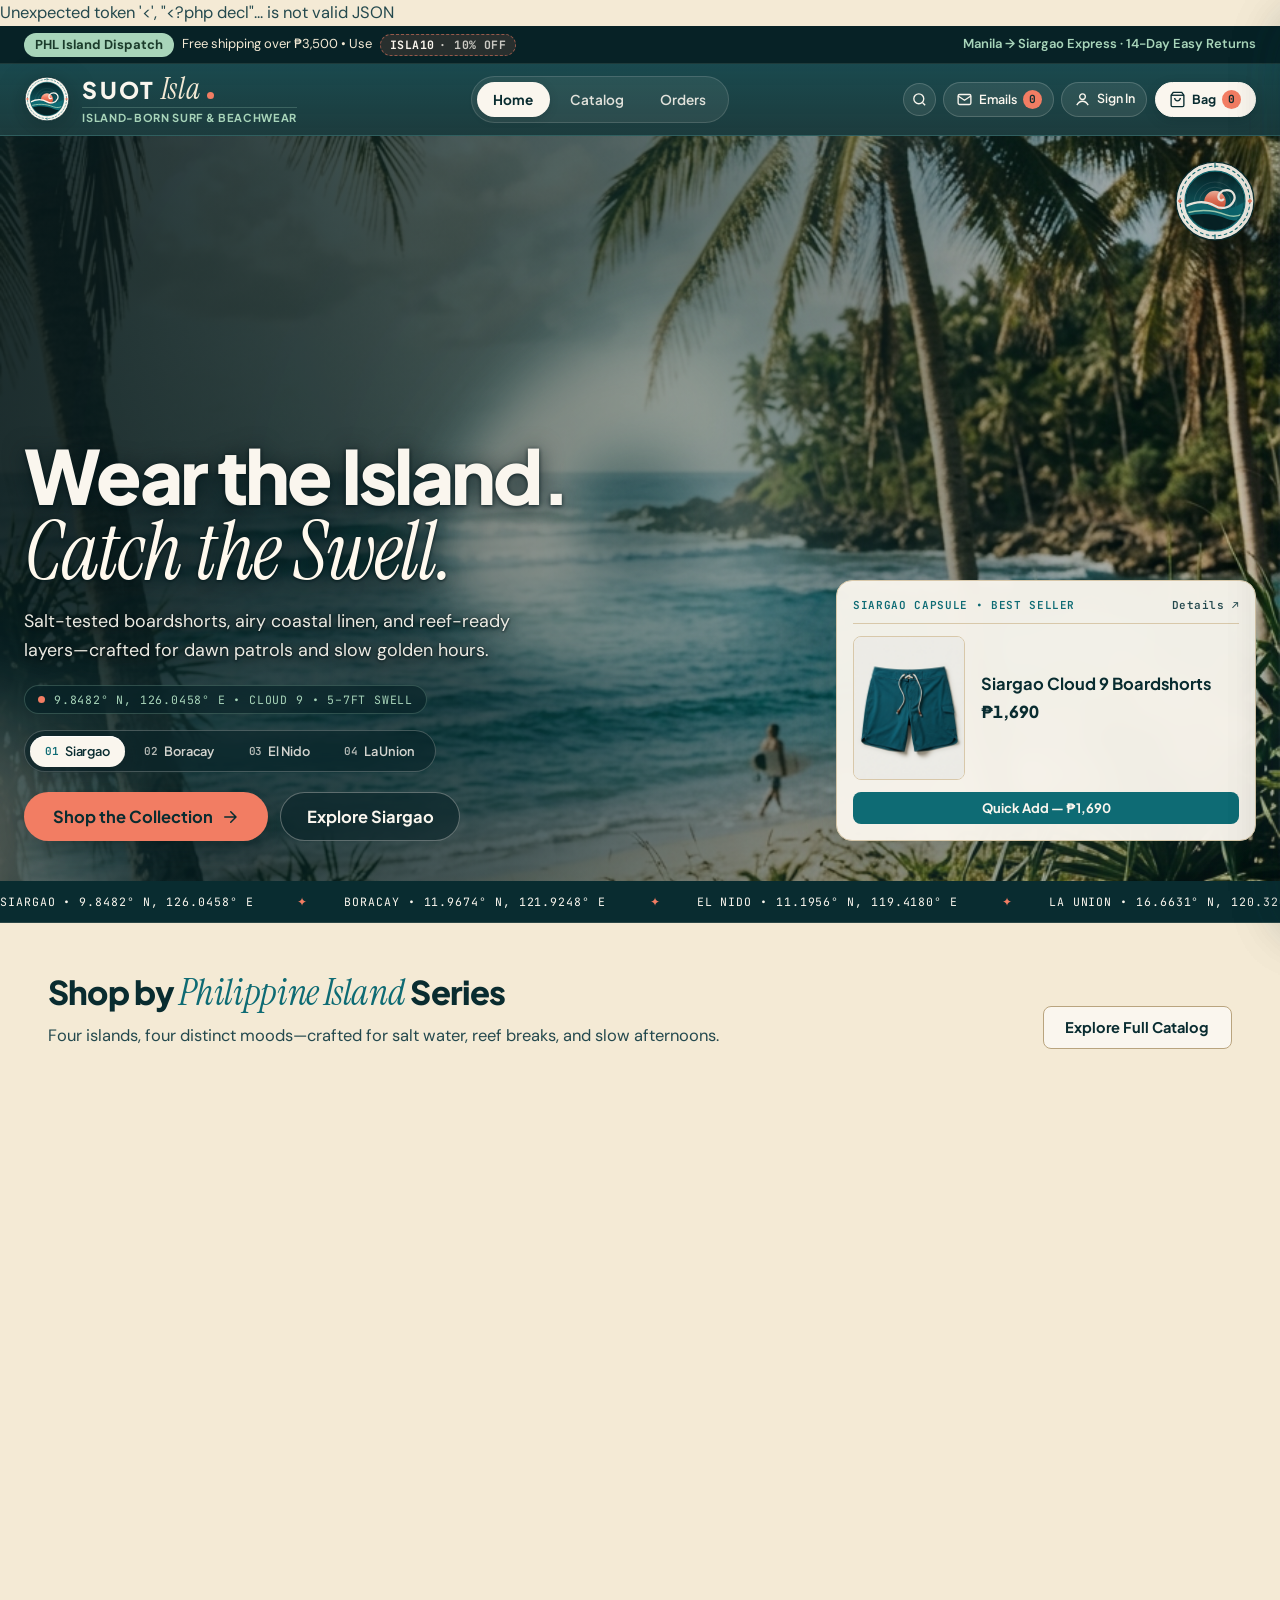
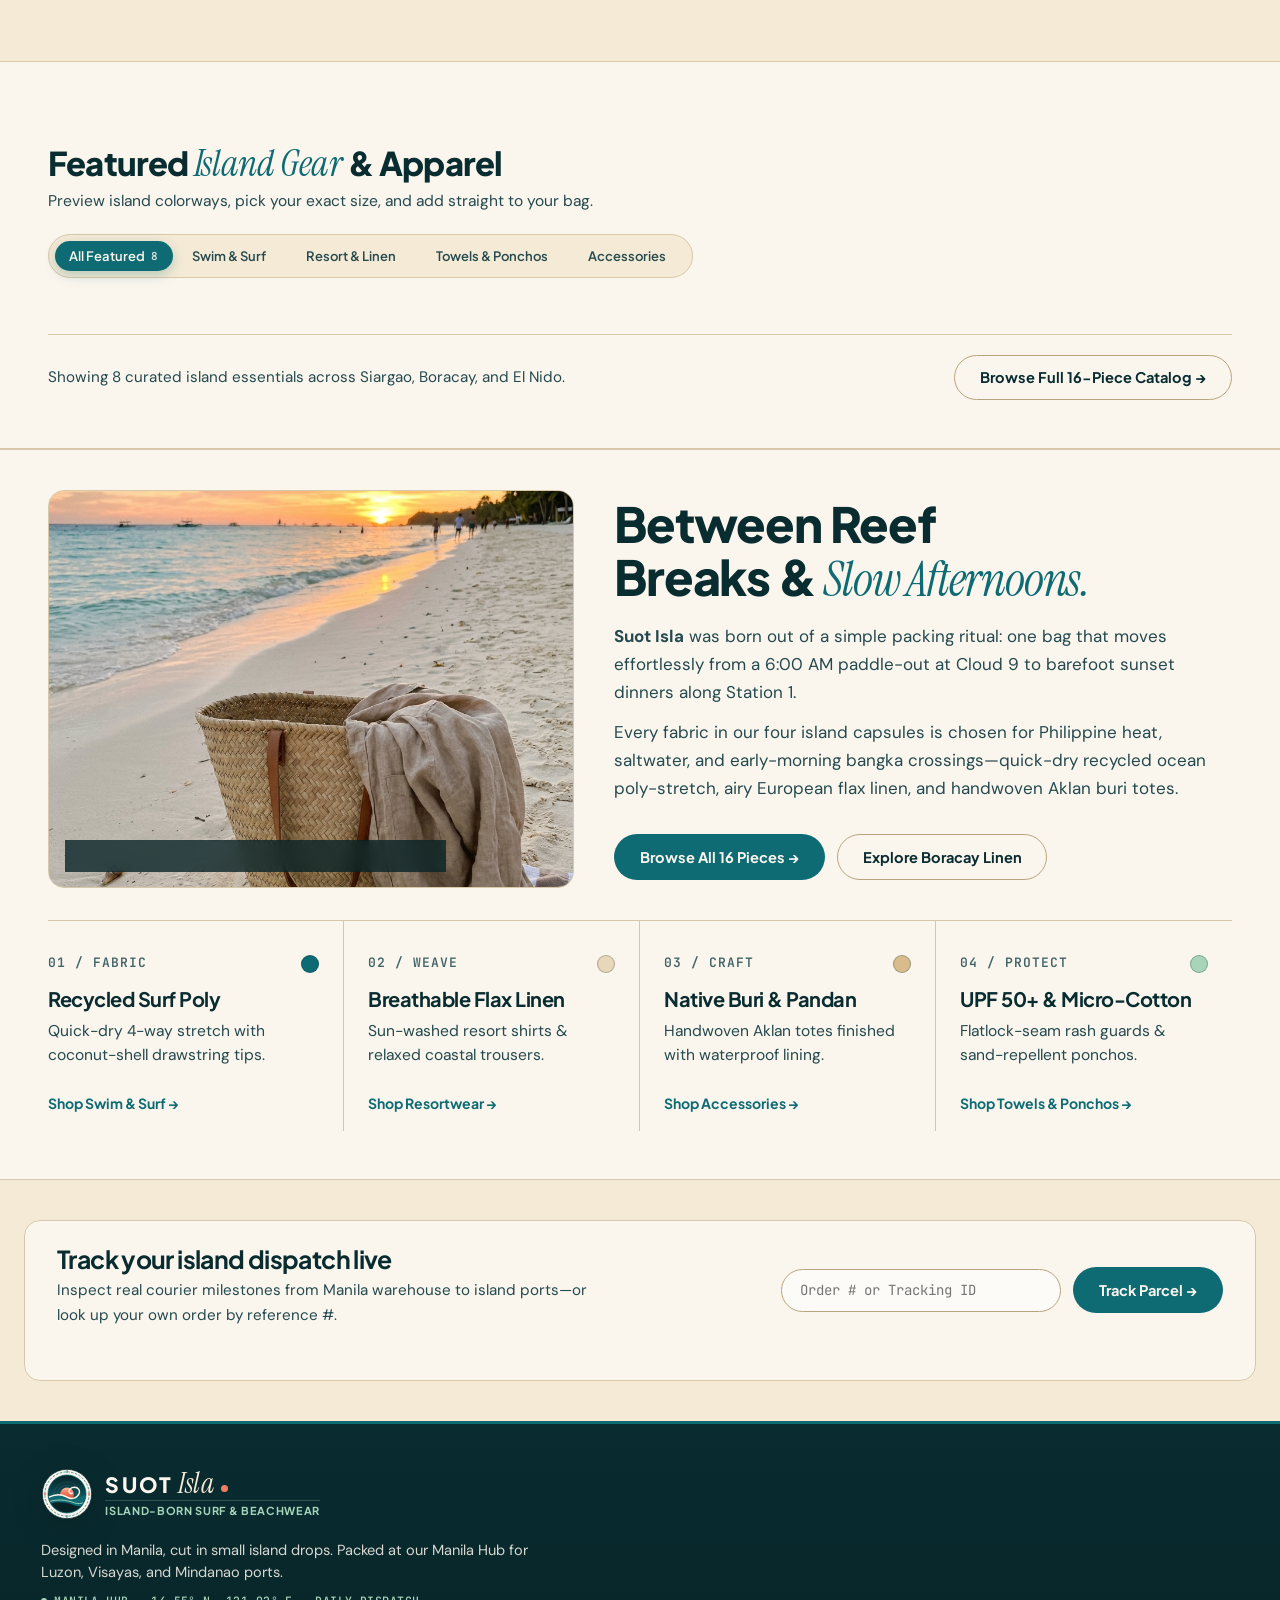
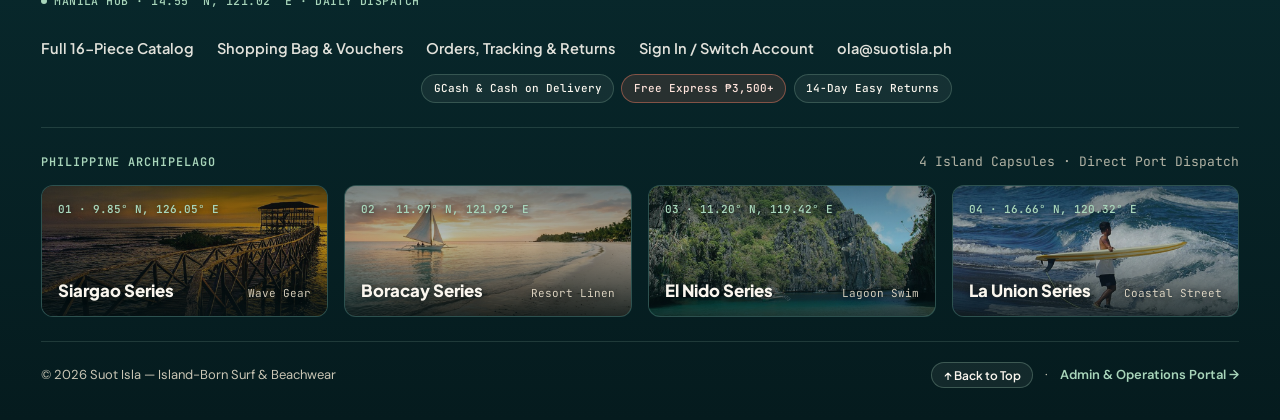
==== commit b847c158: "Build FourSys deploy branch with PHP and storefront updates" ====
--- a/index.html
+++ b/index.html
@@ -1,939 +1,902 @@
-<!DOCTYPE html>
-<html lang="en">
-<head>
-  <meta charset="UTF-8" />
-  <meta name="viewport" content="width=device-width, initial-scale=1.0" />
-  <title>Suot Isla — Island-Born Surf &amp; Beachwear</title>
-  <link rel="icon" type="image/svg+xml" href="assets/images/logo-stamp.svg?v=78" />
-  <link rel="stylesheet" href="assets/css/tokens.css?v=78" />
-  <link rel="stylesheet" href="assets/css/base.css?v=78" />
-  <link rel="stylesheet" href="assets/css/storefront.css?v=78" />
-</head>
-<body>
-  <div id="site-header-mount"></div>
-
-  <main>
-    <!-- Full-Bleed Immersive Editorial Hero -->
-    <section class="hero-immersive">
-      <img
-        src="assets/images/hero-surf.jpg"
-        alt="Twin-fin surfboard resting on warm Philippine sand beside coastal palms and teal waves"
-        class="hero-bg-photo"
-        id="hero-editorial-img"
-      />
-      <div class="hero-scrim" aria-hidden="true"></div>
-      <canvas id="hero-ocean-canvas" class="hero-ocean-canvas" aria-hidden="true"></canvas>
-      <img
-        src="assets/images/logo-stamp.svg?v=78"
-        alt="Suot Isla Stamp"
-        class="hero-stamp-corner"
-      />
-
-      <div class="container hero-immersive-inner">
-        <div class="hero-immersive-copy">
-          <h1>Wear the Island.<br /><span class="hero-serif-accent">Catch the Swell.</span></h1>
-          <p class="hero-immersive-lead">
-            Salt-tested boardshorts, airy coastal linen, and reef-ready layers—crafted for dawn patrols and slow golden hours.
-          </p>
-
-          <div class="hero-telemetry" id="hero-telemetry">
-            <span class="telemetry-dot"></span>
-            <span id="hero-photo-caption">9.8482° N, 126.0458° E • CLOUD 9 • 5–7FT SWELL</span>
-          </div>
-
-          <!-- Interactive Island Destination Segmented Dock -->
-          <div class="hero-island-switcher" role="tablist" aria-label="Preview Philippine Island Series">
-            <button type="button" class="hero-island-btn active" data-hero-island="Siargao"><span class="hero-island-num">01</span> Siargao</button>
-            <button type="button" class="hero-island-btn" data-hero-island="Boracay"><span class="hero-island-num">02</span> Boracay</button>
-            <button type="button" class="hero-island-btn" data-hero-island="El Nido"><span class="hero-island-num">03</span> El Nido</button>
-            <button type="button" class="hero-island-btn" data-hero-island="La Union"><span class="hero-island-num">04</span> La Union</button>
-          </div>
-
-          <div class="hero-actions">
-            <a href="catalog.html" class="btn hero-cta-primary btn-lg btn-magnetic">
-              <span>Shop the Collection</span>
-              <svg viewBox="0 0 24 24" fill="none" stroke="currentColor" aria-hidden="true">
-                <path d="M5 12h14M13 5l7 7-7 7" stroke-width="2" stroke-linecap="round" stroke-linejoin="round"/>
-              </svg>
-            </a>
-            <a href="catalog.html?series=Siargao" class="btn hero-btn-ghost btn-lg" id="hero-series-cta">
-              Explore Siargao
-            </a>
-          </div>
-        </div>
-
-        <!-- Floating Interactive Quick-Shop Capsule Card inside Hero -->
-        <aside class="hero-lookbook-card" id="hero-lookbook-card" aria-label="Featured Island Capsule Piece">
-          <div class="hero-lookbook-topbar">
-            <span class="hero-lookbook-meta" id="hero-cap-meta">SIARGAO CAPSULE • BEST SELLER</span>
-            <a href="product.html?id=siargao-cloud9-boardshorts&color=Lagoon+Teal" class="hero-lookbook-ext" id="hero-cap-details-link">Details ↗</a>
-          </div>
-
-          <div class="hero-lookbook-main">
-            <a href="product.html?id=siargao-cloud9-boardshorts&color=Lagoon+Teal" class="hero-lookbook-thumb" id="hero-cap-link">
-              <img src="assets/images/products/siargao-cloud9-boardshorts.jpg?v=78" alt="Siargao Cloud 9 Boardshorts" id="hero-cap-img" />
-            </a>
-            <div class="hero-lookbook-details">
-              <div class="hero-lookbook-title" id="hero-cap-title">Siargao Cloud 9 Boardshorts</div>
-              <div class="hero-lookbook-price-row">
-                <span class="hero-lookbook-price" id="hero-cap-price">₱1,690</span>
-              </div>
-              <div class="hero-cap-swatches" id="hero-cap-swatches"></div>
-              <div class="card-size-row" id="hero-cap-sizes" aria-label="Select size" style="margin-bottom:0;"></div>
-            </div>
-          </div>
-
-          <button type="button" class="btn btn-primary btn-sm btn-block" id="hero-cap-add" data-hero-prod="siargao-cloud9-boardshorts">
-            Quick Add — ₱1,690
-          </button>
-        </aside>
-      </div>
-    </section>
-
-    <!-- Coastal Surf-Town Ticker Strip -->
-    <div class="coastal-ticker" aria-label="Philippine Surf Town Coordinates">
-      <div class="coastal-ticker-track">
-        <span class="ticker-item">SIARGAO • 9.8482° N, 126.0458° E <span class="ticker-dot">✦</span></span>
-        <span class="ticker-item">BORACAY • 11.9674° N, 121.9248° E <span class="ticker-dot">✦</span></span>
-        <span class="ticker-item">EL NIDO • 11.1956° N, 119.4180° E <span class="ticker-dot">✦</span></span>
-        <span class="ticker-item">LA UNION • 16.6631° N, 120.3208° E <span class="ticker-dot">✦</span></span>
-        <span class="ticker-item">SUOT ISLA • ISLAND WEAR <span class="ticker-dot">✦</span></span>
-        <span class="ticker-item">SIARGAO • 9.8482° N, 126.0458° E <span class="ticker-dot">✦</span></span>
-        <span class="ticker-item">BORACAY • 11.9674° N, 121.9248° E <span class="ticker-dot">✦</span></span>
-        <span class="ticker-item">EL NIDO • 11.1956° N, 119.4180° E <span class="ticker-dot">✦</span></span>
-        <span class="ticker-item">LA UNION • 16.6631° N, 120.3208° E <span class="ticker-dot">✦</span></span>
-        <span class="ticker-item">SUOT ISLA • ISLAND WEAR <span class="ticker-dot">✦</span></span>
-      </div>
-    </div>
-
-    <!-- 4 Island Collections Section -->
-    <section class="section-block">
-      <div class="container">
-        <div class="section-head">
-          <div>
-            <h2>Shop by <span class="section-serif">Philippine Island</span> Series</h2>
-            <p>Four islands, four distinct moods—crafted for salt water, reef breaks, and slow afternoons.</p>
-          </div>
-          <a href="catalog.html" class="btn btn-outline">Explore Full Catalog</a>
-        </div>
-
-        <div class="series-accordion" id="home-series-grid"></div>
-      </div>
-    </section>
-
-    <!-- Featured Gear across All 4 Series -->
-    <section class="section-block-alt">
-      <div class="container">
-        <div class="featured-head">
-          <div>
-            <h2>Featured <span class="section-serif">Island Gear</span> &amp; Apparel</h2>
-            <p>Preview island colorways, pick your exact size, and add straight to your bag.</p>
-          </div>
-          <div class="featured-filter-dock" id="home-category-tabs" role="tablist" aria-label="Filter Featured Categories">
-            <button type="button" class="featured-filter-btn active" data-home-cat="all" role="tab" aria-selected="true">
-              <span>All Featured</span>
-              <span class="featured-filter-count" data-cat-count="all">8</span>
-            </button>
-            <button type="button" class="featured-filter-btn" data-home-cat="Swim & Surf" role="tab" aria-selected="false">
-              <span>Swim &amp; Surf</span>
-              <span class="featured-filter-count" data-cat-count="Swim & Surf"></span>
-            </button>
-            <button type="button" class="featured-filter-btn" data-home-cat="Resort & Loungewear" role="tab" aria-selected="false">
-              <span>Resort &amp; Linen</span>
-              <span class="featured-filter-count" data-cat-count="Resort & Loungewear"></span>
-            </button>
-            <button type="button" class="featured-filter-btn" data-home-cat="Beach Towels & Ponchos" role="tab" aria-selected="false">
-              <span>Towels &amp; Ponchos</span>
-              <span class="featured-filter-count" data-cat-count="Beach Towels & Ponchos"></span>
-            </button>
-            <button type="button" class="featured-filter-btn" data-home-cat="Island Accessories" role="tab" aria-selected="false">
-              <span>Accessories</span>
-              <span class="featured-filter-count" data-cat-count="Island Accessories"></span>
-            </button>
-          </div>
-        </div>
-
-        <div class="product-grid" id="home-featured-grid"></div>
-
-        <div class="featured-footer-cta">
-          <p id="featured-showing-note">Showing 8 curated island essentials across Siargao, Boracay, and El Nido.</p>
-          <a href="catalog.html" class="btn btn-outline btn-pill">Browse Full 16-Piece Catalog →</a>
-        </div>
-      </div>
-    </section>
-
-    <!-- Unified Editorial Lookbook & Coastal Craft Spread -->
-    <section class="craft-editorial-section">
-      <div class="container">
-        <div class="journal-unified-grid" data-reveal>
-          <div class="journal-photo-frame">
-            <img
-              src="assets/images/series-boracay.jpg?v=78"
-              alt="Breezy sand-toned linen resortwear and woven buri tote on Boracay White Beach at golden hour"
-              loading="lazy"
-            />
-            <span class="journal-caption">FIELD JOURNAL 01 • BORACAY &amp; 4 ISLAND CAPSULES</span>
-          </div>
-
-          <div class="journal-copy">
-            <h2>Between Reef Breaks &amp; <span class="craft-serif">Slow Afternoons.</span></h2>
-            <p>
-              <strong>Suot Isla</strong> was born out of a simple packing ritual: one bag that moves effortlessly from a 6:00 AM paddle-out at Cloud 9 to barefoot sunset dinners along Station 1.
-            </p>
-            <p>
-              Every fabric in our four island capsules is chosen for Philippine heat, saltwater, and early-morning bangka crossings—quick-dry recycled ocean poly-stretch, airy European flax linen, and handwoven Aklan buri totes.
-            </p>
-            <div class="journal-actions">
-              <a href="catalog.html" class="btn btn-primary btn-pill">Browse All 16 Pieces →</a>
-              <a href="catalog.html?series=Boracay" class="btn btn-outline btn-pill">Explore Boracay Linen</a>
-            </div>
-          </div>
-        </div>
-
-        <div class="craft-materials-row">
-          <a href="catalog.html?category=Swim+%26+Surf" class="craft-material-col" data-reveal data-reveal-delay="0">
-            <div class="craft-material-top">
-              <span class="craft-material-num">01 / FABRIC</span>
-              <span class="craft-swatch-dot" style="background-color:#0E6B74;"></span>
-            </div>
-            <h3>Recycled Surf Poly</h3>
-            <p>Quick-dry 4-way stretch with coconut-shell drawstring tips.</p>
-            <span class="craft-material-link">Shop Swim &amp; Surf →</span>
-          </a>
-
-          <a href="catalog.html?category=Resort+%26+Loungewear" class="craft-material-col" data-reveal data-reveal-delay="60">
-            <div class="craft-material-top">
-              <span class="craft-material-num">02 / WEAVE</span>
-              <span class="craft-swatch-dot" style="background-color:#E8D7B9;"></span>
-            </div>
-            <h3>Breathable Flax Linen</h3>
-            <p>Sun-washed resort shirts &amp; relaxed coastal trousers.</p>
-            <span class="craft-material-link">Shop Resortwear →</span>
-          </a>
-
-          <a href="catalog.html?category=Island+Accessories" class="craft-material-col" data-reveal data-reveal-delay="120">
-            <div class="craft-material-top">
-              <span class="craft-material-num">03 / CRAFT</span>
-              <span class="craft-swatch-dot" style="background-color:#D8BC8B;"></span>
-            </div>
-            <h3>Native Buri &amp; Pandan</h3>
-            <p>Handwoven Aklan totes finished with waterproof lining.</p>
-            <span class="craft-material-link">Shop Accessories →</span>
-          </a>
-
-          <a href="catalog.html?category=Beach+Towels+%26+Ponchos" class="craft-material-col" data-reveal data-reveal-delay="180">
-            <div class="craft-material-top">
-              <span class="craft-material-num">04 / PROTECT</span>
-              <span class="craft-swatch-dot" style="background-color:#A8D5BA;"></span>
-            </div>
-            <h3>UPF 50+ &amp; Micro-Cotton</h3>
-            <p>Flatlock-seam rash guards &amp; sand-repellent ponchos.</p>
-            <span class="craft-material-link">Shop Towels &amp; Ponchos →</span>
-          </a>
-        </div>
-      </div>
-    </section>
-
-    <!-- Interactive Island Dispatch & Parcel Tracker Band -->
-    <section class="order-track-band" aria-label="Track Your Island Order">
-      <div class="container order-track-inner" data-reveal>
-        <div class="order-track-top">
-          <div class="order-track-copy">
-            <h3>Track your island dispatch live</h3>
-            <p>Inspect real courier milestones from Manila warehouse to island ports—or look up your own order by reference #.</p>
-            <div class="order-track-chips" id="home-track-chips"></div>
-          </div>
-
-          <form class="order-track-form" id="home-order-track-form" action="account.html" method="GET">
-            <input
-              type="text"
-              name="order"
-              id="home-order-track-input"
-              class="order-track-input"
-              value=""
-              placeholder="Order # or Tracking ID"
-              aria-label="Order Number or Tracking ID"
-            />
-            <button type="submit" class="btn btn-primary btn-pill">Track Parcel →</button>
-          </form>
-        </div>
-
-        <div id="home-order-track-result" aria-live="polite"></div>
-      </div>
-    </section>
-  </main>
-
-  <div id="site-footer-mount"></div>
-
-  <script src="assets/js/data.js?v=78"></script>
-  <script src="assets/js/store.js?v=78"></script>
-  <script src="assets/js/components.js?v=78"></script>
-  <script src="assets/js/ocean-overdrive.js?v=78"></script>
-  <script>
-    document.addEventListener("DOMContentLoaded", () => {
-      const seriesGrid = document.getElementById("home-series-grid");
-      const featuredGrid = document.getElementById("home-featured-grid");
-
-      // Interactive Hero Island Lookbook Switcher + Live Capsule Quick-Shop Card
-      const heroScenes = {
-        Siargao: {
-          img: "assets/images/hero-surf.jpg",
-          pos: "center 12%",
-          caption: "9.8482° N, 126.0458° E • CLOUD 9 • 5–7FT SWELL",
-          cta: "Explore Siargao",
-          href: "catalog.html?series=Siargao",
-          productId: "siargao-cloud9-boardshorts",
-          capMeta: "SIARGAO CAPSULE • BEST SELLER"
-        },
-        Boracay: {
-          img: "assets/images/hero-boracay.jpg",
-          pos: "center 50%",
-          caption: "11.9674° N, 121.9248° E • WHITE BEACH • GOLDEN HOUR",
-          cta: "Explore Boracay",
-          href: "catalog.html?series=Boracay",
-          productId: "boracay-golden-hour-linen-polo",
-          capMeta: "BORACAY CAPSULE • RESORT LINEN"
-        },
-        "El Nido": {
-          img: "assets/images/hero-elnido.jpg",
-          pos: "center 52%",
-          caption: "11.1956° N, 119.4180° E • BIG LAGOON • GLASSY WATER",
-          cta: "Explore El Nido",
-          href: "catalog.html?series=El+Nido",
-          productId: "elnido-reef-safe-rash-guard",
-          capMeta: "EL NIDO CAPSULE • UPF 50+"
-        },
-        "La Union": {
-          img: "assets/images/hero-launion.jpg",
-          pos: "center 54%",
-          caption: "16.6631° N, 120.3208° E • SAN JUAN • NORTH SWELL",
-          cta: "Explore La Union",
-          href: "catalog.html?series=La+Union",
-          productId: "launion-salt-washed-oversized-tee",
-          capMeta: "LA UNION CAPSULE • BEST SELLER"
-        }
-      };
-
-      const heroImgEl = document.getElementById("hero-editorial-img");
-      const heroCapEl = document.getElementById("hero-photo-caption");
-      const heroSeriesCta = document.getElementById("hero-series-cta");
-      const capLinkEl = document.getElementById("hero-cap-link");
-      const capDetailsLinkEl = document.getElementById("hero-cap-details-link");
-      const capImgEl = document.getElementById("hero-cap-img");
-      const capMetaEl = document.getElementById("hero-cap-meta");
-      const capTitleEl = document.getElementById("hero-cap-title");
-      const capPriceEl = document.getElementById("hero-cap-price");
-      const capSizesEl = document.getElementById("hero-cap-sizes");
-      const capSwatchesEl = document.getElementById("hero-cap-swatches");
-      const capAddBtn = document.getElementById("hero-cap-add");
-
-      let heroCapColor = "Lagoon Teal";
-      let heroCapSize = "28";
-
-      let activeHeroProdId = "siargao-cloud9-boardshorts";
-      let activeHeroMetaText = "SIARGAO CAPSULE • BEST SELLER";
-
-      function renderHeroCapsule(productId, metaText) {
-        const prod = window.SuotStore.getProductById(productId);
-        if (!prod) return;
-        activeHeroProdId = prod.id;
-        activeHeroMetaText = metaText;
-        if (!prod.colors.includes(heroCapColor)) heroCapColor = prod.colors[0];
-        if (!prod.sizes.includes(heroCapSize)) heroCapSize = prod.sizes[0];
-
-        const detailUrl = `product.html?id=${encodeURIComponent(prod.id)}&color=${encodeURIComponent(heroCapColor)}`;
-        capLinkEl.href = detailUrl;
-        capDetailsLinkEl.href = detailUrl;
-        capImgEl.src =
-          window.SuotStore.getProductImageForColor(prod, heroCapColor) ||
-          prod.image ||
-          "assets/images/products/siargao-cloud9-boardshorts.jpg?v=78";
-        capImgEl.alt = `${prod.name} in ${heroCapColor}`;
-        capMetaEl.textContent = metaText;
-        capTitleEl.textContent = prod.name;
-        capPriceEl.textContent = window.SuotStore.formatPrice(prod.price);
-        capAddBtn.setAttribute("data-hero-prod", prod.id);
-
-        const avail = Math.max(0, parseInt(prod.stock, 10) || 0);
-        const inBag = window.SuotStore.getCartQtyForProduct(prod.id);
-        const rem = Math.max(0, avail - inBag);
-        if (avail <= 0) {
-          capAddBtn.disabled = true;
-          capAddBtn.textContent = "Sold Out — View Similar";
-        } else if (rem <= 0) {
-          capAddBtn.disabled = true;
-          capAddBtn.textContent = `Max in Bag (${avail}) — Edit Bag`;
-        } else {
-          capAddBtn.disabled = false;
-          capAddBtn.textContent = `Quick Add · ${heroCapSize} — ${window.SuotStore.formatPrice(prod.price)}`;
-        }
-
-        capSizesEl.innerHTML = prod.sizes
-          .slice(0, 4)
-          .map(
-            (sz) => `
-            <button
-              type="button"
-              class="card-size-pill ${sz === heroCapSize ? "active" : ""}"
-              data-hero-size="${sz}"
-            >${sz}</button>
-          `
-          )
-          .join("");
-
-        capSizesEl.querySelectorAll("[data-hero-size]").forEach((szBtn) => {
-          szBtn.addEventListener("click", () => {
-            heroCapSize = szBtn.getAttribute("data-hero-size");
-            renderHeroCapsule(prod.id, metaText);
-          });
-        });
-
-        capSwatchesEl.innerHTML = `
-          ${prod.colors
-            .map(
-              (c) => `
-              <button
-                type="button"
-                class="color-swatch ${c === heroCapColor ? "active" : ""}"
-                style="background-color:${window.SuotStore.getColorHex(c)};width:16px;height:16px;"
-                title="${c}"
-                data-hero-swatch="${c}"
-              ></button>
-            `
-            )
-            .join("")}
-          <span class="hero-cap-color-label">${heroCapColor}</span>
-        `;
-
-        capSwatchesEl.querySelectorAll("[data-hero-swatch]").forEach((sw) => {
-          sw.addEventListener("click", () => {
-            heroCapColor = sw.getAttribute("data-hero-swatch");
-            renderHeroCapsule(prod.id, metaText);
-          });
-        });
-      }
-
-      renderHeroCapsule("siargao-cloud9-boardshorts", "SIARGAO CAPSULE • BEST SELLER");
-
-      document.querySelectorAll("[data-hero-island]").forEach((btn) => {
-        btn.addEventListener("click", () => {
-          const key = btn.getAttribute("data-hero-island");
-          const scene = heroScenes[key];
-          if (!scene) return;
-          const prod = window.SuotStore.getProductById(scene.productId);
-          if (prod) {
-            heroCapColor = prod.colors[0];
-            heroCapSize = prod.sizes[0];
-          }
-          window.suotTransition(() => {
-            document.querySelectorAll("[data-hero-island]").forEach((b) => b.classList.remove("active"));
-            btn.classList.add("active");
-            heroImgEl.src = window.SuotStore.withAssetVersion(scene.img);
-            heroImgEl.style.setProperty("--hero-obj-pos", scene.pos);
-            heroCapEl.textContent = scene.caption;
-            heroSeriesCta.textContent = scene.cta;
-            heroSeriesCta.href = scene.href;
-            renderHeroCapsule(scene.productId, scene.capMeta);
-          });
-        });
-      });
-
-      capAddBtn.addEventListener("click", () => {
-        const pid = capAddBtn.getAttribute("data-hero-prod");
-        const prod = window.SuotStore.getProductById(pid);
-        if (prod) {
-          const chosenSize = heroCapSize || prod.sizes[0];
-          const chosenColor = heroCapColor || prod.colors[0];
-          suppressHomeStateRender = true;
-          const res = window.SuotStore.addToCart(prod.id, chosenSize, chosenColor, 1);
-          if (!res || !res.ok) {
-            suppressHomeStateRender = false;
-            const firstAlt = res && res.alternatives && res.alternatives[0];
-            window.SuotUI.toast(
-              (res && res.message) || `${prod.name} has reached its available stock limit.`,
-              "Stock Unavailable",
-              firstAlt
-                ? {
-                    actionLabel: `View ${firstAlt.name.split(" ").slice(0, 2).join(" ")}`,
-                    onAction: () => window.SuotUI.navigateTo(`product.html?id=${encodeURIComponent(firstAlt.id)}`)
-                  }
-                : {}
-            );
-            renderHeroCapsule(activeHeroProdId, activeHeroMetaText);
-            return;
-          }
-          window.SuotUI.flashButtonAdded(capAddBtn, "✓ Added to Bag");
-          window.SuotUI.animateCartBadge();
-          window.SuotUI.toast(
-            `Added ${prod.name} (${chosenSize}, ${chosenColor}) to your Island Bag!`,
-            "Added to Bag"
-          );
-          setTimeout(() => {
-            suppressHomeStateRender = false;
-            renderHeroCapsule(activeHeroProdId, activeHeroMetaText);
-            renderFeaturedCards();
-          }, 1150);
-        }
-      });
-
-      // Render Interactive Expanding Editorial Accordion for the 4 Island Series
-      const allProducts = window.SuotStore.getProducts();
-      seriesGrid.innerHTML = window.SUOT_ISLA_DATA.islandSeries
-        .map((s, idx) => {
-          const seriesItems = allProducts.filter((p) => p.series === s.id && p.image).slice(0, 2);
-          return `
-            <article class="series-panel ${idx === 0 ? "is-active" : ""}" data-series-panel="${s.id}">
-              <img src="${window.SuotStore.withAssetVersion(s.image)}" alt="${s.name} — ${s.subtitle}" class="series-panel-img" loading="lazy" />
-              <div class="series-panel-scrim"></div>
-
-              <div class="series-panel-top">
-                <span class="series-panel-index">0${idx + 1} / ${s.id.toUpperCase()}</span>
-                <span class="series-panel-coords">${s.coords}</span>
-              </div>
-
-              <div class="series-panel-body">
-                <h3>${s.name}</h3>
-                <p class="series-panel-subtitle">${s.subtitle}</p>
-
-                <div class="series-panel-details">
-                  <p class="series-panel-desc">${s.description}</p>
-                  <div class="series-panel-footer">
-                    <a href="catalog.html?series=${encodeURIComponent(s.id)}" class="btn btn-coral btn-sm">
-                      Explore ${s.id} →
-                    </a>
-                    ${
-                      seriesItems.length
-                        ? `<div class="series-mini-gear">
-                            ${seriesItems
-                              .map(
-                                (item) => `
-                                <a href="product.html?id=${encodeURIComponent(item.id)}" class="series-mini-item">
-                                  <img src="${window.SuotStore.getProductImageForColor(item, item.colors && item.colors[0])}" alt="${item.name}" />
-                                  <span>${window.SuotStore.formatPrice(item.price)}</span>
-                                </a>
-                              `
-                              )
-                              .join("")}
-                          </div>`
-                        : ""
-                    }
-                  </div>
-                </div>
-              </div>
-            </article>
-          `;
-        })
-        .join("");
-
-      seriesGrid.querySelectorAll("[data-series-panel]").forEach((panel) => {
-        const activate = () => {
-          seriesGrid.querySelectorAll("[data-series-panel]").forEach((p) => p.classList.remove("is-active"));
-          panel.classList.add("is-active");
-        };
-        panel.addEventListener("mouseenter", activate);
-        panel.addEventListener("click", (e) => {
-          if (e.target.closest("a")) return;
-          activate();
-        });
-      });
-
-      // Render Featured Products across all 4 Island Series (2 pieces per island)
-      const defaultFeatured = [
-        allProducts[0],
-        allProducts[1],
-        allProducts[4],
-        allProducts[5],
-        allProducts[8],
-        allProducts[11],
-        allProducts[12],
-        allProducts[13]
-      ].filter(Boolean);
-
-      let activeHomeCategory = "all";
-
-      document.querySelectorAll("[data-cat-count]").forEach((badge) => {
-        const cat = badge.getAttribute("data-cat-count");
-        const count = cat === "all" ? defaultFeatured.length : allProducts.filter((p) => p.category === cat).length;
-        badge.textContent = `(${count})`;
-      });
-
-      function renderFeaturedCards() {
-        const list =
-          activeHomeCategory === "all"
-            ? defaultFeatured
-            : allProducts.filter((p) => p.category === activeHomeCategory);
-
-        const showingNote = document.getElementById("featured-showing-note");
-        if (showingNote) {
-          showingNote.textContent =
-            activeHomeCategory === "all"
-              ? `Showing ${list.length} featured island essentials across Siargao, Boracay, El Nido, and La Union.`
-              : `Showing ${list.length} pieces in ${activeHomeCategory} across all 4 islands.`;
-        }
-
-        featuredGrid.innerHTML = list
-          .map((p) => {
-            const activeColor = p._selectedColor || p.colors[0];
-            const activeSize = p._selectedSize || p.sizes[0];
-            const avail = Math.max(0, parseInt(p.stock, 10) || 0);
-            const inBag = window.SuotStore.getCartQtyForProduct(p.id);
-            const rem = Math.max(0, avail - inBag);
-            const isOutOfStock = avail <= 0;
-            const isLowStock = avail > 0 && avail <= 5;
-            const statusText = isOutOfStock ? "Sold Out" : isLowStock ? `Only ${avail} left` : p.badge || "";
-
-            return `
-              <article class="product-card" data-product-card="${p.id}">
-                <a href="product.html?id=${encodeURIComponent(p.id)}&color=${encodeURIComponent(activeColor)}" class="product-thumb-wrap">
-                  <div class="product-thumb-badges">
-                    <span class="thumb-series-pill">${p.series}</span>
-                    ${
-                      statusText
-                        ? `<span class="thumb-status-pill ${isOutOfStock || isLowStock ? "is-low-stock" : ""}">${statusText}</span>`
-                        : ""
-                    }
-                  </div>
-                  <div class="product-svg-stage" id="thumb-${p.id}">
-                    ${window.SuotStore.renderProductVisual(p, activeColor)}
-                  </div>
-                  <span class="thumb-quickview-pill">View Details →</span>
-                </a>
-
-                <div class="product-body">
-                  <div class="product-meta-header">
-                    <a href="product.html?id=${encodeURIComponent(p.id)}&color=${encodeURIComponent(activeColor)}" class="product-title-link">
-                      <h3>${p.name}</h3>
-                    </a>
-                    <div class="product-price">${window.SuotStore.formatPrice(p.price)}</div>
-                  </div>
-
-                  <div class="swatch-row" aria-label="Color Variants">
-                    ${p.colors
-                      .map(
-                        (c) => `
-                        <button
-                          type="button"
-                          class="color-swatch ${c === activeColor ? "active" : ""}"
-                          style="background-color:${window.SuotStore.getColorHex(c)};"
-                          title="${c}"
-                          data-swatch-prod="${p.id}"
-                          data-swatch-color="${c}"
-                        ></button>
-                      `
-                      )
-                      .join("")}
-                    <span style="font-size:var(--text-xs);color:var(--text-muted);margin-left:2px;">${activeColor}</span>
-                  </div>
-
-                  <div class="card-size-row" aria-label="Quick Size Selection">
-                    ${p.sizes
-                      .map(
-                        (sz) => `
-                        <button
-                          type="button"
-                          class="card-size-pill ${sz === activeSize ? "active" : ""}"
-                          data-size-prod="${p.id}"
-                          data-size-val="${sz}"
-                        >${sz}</button>
-                      `
-                      )
-                      .join("")}
-                  </div>
-
-                  <button
-                    type="button"
-                    class="btn-minimal-add"
-                    data-quick-add="${p.id}"
-                    ${isOutOfStock || rem <= 0 ? "disabled" : ""}
-                  >
-                    ${isOutOfStock ? "Sold Out" : rem <= 0 ? `Max in Bag (${avail})` : `Add to Bag · ${activeSize}`}
-                  </button>
-                </div>
-              </article>
-            `;
-          })
-          .join("");
-
-        featuredGrid.querySelectorAll("[data-swatch-prod]").forEach((btn) => {
-          btn.addEventListener("click", () => {
-            const pid = btn.getAttribute("data-swatch-prod");
-            const color = btn.getAttribute("data-swatch-color");
-            const prod = allProducts.find((item) => item.id === pid);
-            if (prod) {
-              prod._selectedColor = color;
-              renderFeaturedCards();
-            }
-          });
-        });
-
-        featuredGrid.querySelectorAll("[data-size-prod]").forEach((btn) => {
-          btn.addEventListener("click", () => {
-            const pid = btn.getAttribute("data-size-prod");
-            const sz = btn.getAttribute("data-size-val");
-            const prod = allProducts.find((item) => item.id === pid);
-            if (prod) {
-              prod._selectedSize = sz;
-              renderFeaturedCards();
-            }
-          });
-        });
-
-        featuredGrid.querySelectorAll("[data-quick-add]").forEach((btn) => {
-          btn.addEventListener("click", () => {
-            const pid = btn.getAttribute("data-quick-add");
-            const prod = allProducts.find((item) => item.id === pid);
-            if (prod) {
-              const color = prod._selectedColor || prod.colors[0];
-              const size = prod._selectedSize || prod.sizes[0];
-              suppressHomeStateRender = true;
-              const res = window.SuotStore.addToCart(prod.id, size, color, 1);
-              if (!res || !res.ok) {
-                suppressHomeStateRender = false;
-                const firstAlt = res && res.alternatives && res.alternatives[0];
-                window.SuotUI.toast(
-                  (res && res.message) || `${prod.name} has no remaining stock available.`,
-                  "Stock Unavailable",
-                  firstAlt
-                    ? {
-                        actionLabel: `View ${firstAlt.name.split(" ").slice(0, 2).join(" ")}`,
-                        onAction: () => window.SuotUI.navigateTo(`product.html?id=${encodeURIComponent(firstAlt.id)}`)
-                      }
-                    : {}
-                );
-                renderFeaturedCards();
-                return;
-              }
-              window.SuotUI.flashButtonAdded(btn, `✓ Added · ${size}`);
-              window.SuotUI.animateCartBadge();
-              window.SuotUI.toast(`Added ${prod.name} (${size}, ${color}) to your Island Bag!`, "Added to Bag");
-              setTimeout(() => {
-                suppressHomeStateRender = false;
-                renderHeroCapsule(activeHeroProdId, activeHeroMetaText);
-                renderFeaturedCards();
-              }, 1150);
-            }
-          });
-        });
-      }
-
-      document.querySelectorAll("[data-home-cat]").forEach((tab) => {
-        tab.addEventListener("click", () => {
-          activeHomeCategory = tab.getAttribute("data-home-cat");
-          window.suotTransition(() => {
-            document.querySelectorAll("[data-home-cat]").forEach((t) => {
-              const isSelected = t === tab;
-              t.classList.toggle("active", isSelected);
-              t.setAttribute("aria-selected", isSelected ? "true" : "false");
-            });
-            renderFeaturedCards();
-          });
-        });
-      });
-
-      const trackForm = document.getElementById("home-order-track-form");
-      const trackInput = document.getElementById("home-order-track-input");
-      const trackResultEl = document.getElementById("home-order-track-result");
-
-      function renderLiveParcelTracker(queryRaw) {
-        if (!trackResultEl) return;
-        const query = (queryRaw || "").trim().toUpperCase();
-        if (!query) {
-          trackResultEl.innerHTML = "";
-          return;
-        }
-        const userOrders = window.SuotStore.getOrdersForCurrentUser();
-        const found = userOrders.find(
-          (o) =>
-            (o.orderNumber && o.orderNumber.toUpperCase() === query) ||
-            (o.trackingNumber && o.trackingNumber.toUpperCase() === query)
-        );
-
-        if (!found) {
-          trackResultEl.innerHTML = `
-            <div class="live-track-card">
-              <div class="live-track-head">
-                <div class="live-track-id-group">
-                  <strong class="live-track-order-num">No match for "${query}"</strong>
-                  <span class="pill pill-sand">Scoped to Active Account</span>
-                </div>
-                <button type="button" class="live-track-close" id="home-track-close-btn">✕ Hide</button>
-              </div>
-              <p style="margin:0;font-size:0.875rem;color:var(--text-secondary);">
-                Only orders belonging to your signed-in account appear here. Select one of the sample orders above or open your <a href="account.html">Orders Dashboard</a>.
-              </p>
-            </div>
-          `;
-        } else {
-          const stages = [
-            { title: "Order Placed", sub: found.placedAt || "Verified in Portal" },
-            { title: "Packed in Manila", sub: "Quality & Fold Check" },
-            { title: "Island Express", sub: found.courierName || "Awaiting Courier" },
-            { title: "Delivered", sub: found.status === "Delivered" ? "Signed at Doorstep" : "Est. 2–5 Days" }
-          ];
-          const statusRank = { Pending: 0, Confirmed: 1, Packed: 1, "Out for Delivery": 2, Delivered: 3, Cancelled: -1 };
-          const rank = statusRank[found.status] !== undefined ? statusRank[found.status] : 0;
-          const statusPillCls =
-            found.status === "Delivered"
-              ? "pill-delivery"
-              : found.status === "Cancelled"
-                ? "pill-coral-soft"
-                : "pill-lagoon";
-
-          trackResultEl.innerHTML = `
-            <div class="live-track-card">
-              <div class="live-track-head">
-                <div class="live-track-id-group">
-                  <strong class="live-track-order-num">#${found.orderNumber}</strong>
-                  <span class="pill ${statusPillCls}">${found.status}</span>
-                  <span class="mono" style="color:var(--text-muted);">Tracking: ${found.trackingNumber || "Pending"}</span>
-                </div>
-                <div style="display:flex;align-items:center;gap:0.65rem;flex-wrap:wrap;">
-                  <span class="live-track-route"><strong>Route:</strong> Manila Hub → ${found.shippingAddress}</span>
-                  <button type="button" class="live-track-close" id="home-track-close-btn">✕ Hide</button>
-                </div>
-              </div>
-
-              <div class="live-track-steps" aria-label="Shipment Milestones">
-                ${stages
-                  .map((st, idx) => {
-                    const cls = rank < 0 ? "" : idx < rank ? "is-done" : idx === rank ? "is-current" : "";
-                    const mark = rank < 0 ? "—" : idx < rank ? "✓ Done" : idx === rank ? "● Live" : `0${idx + 1}`;
-                    return `
-                      <div class="live-track-step ${cls}">
-                        <span class="live-track-step-num">${mark}</span>
-                        <span class="live-track-step-title">${st.title}</span>
-                        <span class="live-track-step-sub">${st.sub}</span>
-                      </div>
-                    `;
-                  })
-                  .join("")}
-              </div>
-
-              <div class="live-track-foot">
-                <div class="live-track-items">
-                  ${(found.items || [])
-                    .map((it) => {
-                      const prod = window.SuotStore.getProductById(it.productId);
-                      return `
-                        <div class="live-track-item-chip">
-                          <div class="live-track-item-thumb">
-                            ${prod ? window.SuotStore.renderProductVisual(prod, it.color) : ""}
-                          </div>
-                          <div>
-                            <div style="font-weight:700;">${it.qty}× ${it.name}</div>
-                            <div style="font-size:0.72rem;color:var(--text-muted);display:flex;align-items:center;gap:4px;">
-                              <span>${it.size} ·</span>
-                              <span class="inline-color-dot" style="background-color:${window.SuotStore.getColorHex(it.color)};"></span>
-                              <span>${it.color}</span>
-                            </div>
-                          </div>
-                        </div>
-                      `;
-                    })
-                    .join("")}
-                </div>
-
-                <div style="display:flex;align-items:center;gap:0.85rem;flex-wrap:wrap;">
-                  <span class="mono" style="font-weight:700;color:var(--text-primary);">
-                    ${window.SuotStore.formatPrice(found.total)} · ${found.paymentMethod}
-                  </span>
-                  <a href="account.html?order=${encodeURIComponent(found.orderNumber)}" class="btn btn-outline btn-sm btn-pill">
-                    Full Timeline &amp; Returns →
-                  </a>
-                </div>
-              </div>
-            </div>
-          `;
-        }
-
-        const closeBtn = document.getElementById("home-track-close-btn");
-        if (closeBtn) {
-          closeBtn.addEventListener("click", () => {
-            trackResultEl.innerHTML = "";
-          });
-        }
-      }
-
-      const trackChipsEl = document.getElementById("home-track-chips");
-
-      function renderHomeTrackerChips(preserveCurrent) {
-        const u = window.SuotStore.getCurrentUser();
-        const userOrders = window.SuotStore.getOrdersForCurrentUser();
-        if (trackChipsEl) {
-          if (userOrders.length) {
-            trackChipsEl.innerHTML = userOrders
-              .slice(0, 3)
-              .map(
-                (o) => `
-                  <button type="button" class="order-track-sample-btn" data-sample-order="${o.orderNumber}">
-                    ${o.orderNumber} · ${o.status}
-                  </button>
-                `
-              )
-              .join("");
-            trackChipsEl.querySelectorAll("[data-sample-order]").forEach((chip) => {
-              chip.addEventListener("click", () => {
-                const code = chip.getAttribute("data-sample-order");
-                if (trackInput) trackInput.value = code;
-                renderLiveParcelTracker(code);
-              });
-            });
-          } else {
-            trackChipsEl.innerHTML = u
-              ? `<span style="font-size:0.78rem;color:rgba(250,246,238,0.72);">No active dispatches yet under <strong>${u.email}</strong> — place an order to see live milestones here.</span>`
-              : `<span style="font-size:0.78rem;color:rgba(250,246,238,0.72);">Sign in or create an account to see your island dispatches here. <a href="auth.html?redirect=account.html" style="color:var(--color-seafoam);text-decoration:underline;margin-left:4px;">Sign In →</a></span>`;
-          }
-        }
-
-        if (!preserveCurrent) {
-          if (userOrders.length) {
-            if (trackInput) trackInput.value = userOrders[0].orderNumber;
-            renderLiveParcelTracker(userOrders[0].orderNumber);
-          } else {
-            if (trackInput) trackInput.value = "";
-            if (trackResultEl) trackResultEl.innerHTML = "";
-          }
-        }
-      }
-
-      if (trackForm && trackInput) {
-        trackForm.addEventListener("submit", (e) => {
-          e.preventDefault();
-          const code = trackInput.value.trim().replace(/^#/, "").toLowerCase();
-          const match = window.SuotStore
-            .getOrdersForCurrentUser()
-            .find(
-              (o) =>
-                o.orderNumber.toLowerCase() === code ||
-                String(o.trackingNumber || "").toLowerCase() === code
-            );
-          if (!match) {
-            trackResultEl.innerHTML = `
-              <div class="surface-card" style="padding:var(--space-4);border-color:rgba(242,125,99,0.5);">
-                <strong>No order found under your account</strong>
-                <div style="font-size:var(--text-xs);color:var(--text-muted);margin-top:4px;">
-                  Only orders belonging to your signed-in account can be tracked here.
-                </div>
-              </div>
-            `;
-            return;
-          }
-          renderLiveParcelTracker(match.orderNumber);
-        });
-      }
-
-      let suppressHomeStateRender = false;
-
-      window.addEventListener("suotisla:statechange", () => {
-        if (suppressHomeStateRender) return;
-        renderHeroCapsule(activeHeroProdId, activeHeroMetaText);
-        renderFeaturedCards();
-        renderHomeTrackerChips(true);
-      });
-
-      renderHomeTrackerChips(false);
-      renderFeaturedCards();
-    });
-  </script>
-</body>
-</html>
+<!DOCTYPE html>
+<html lang="en">
+<head>
+  <meta charset="UTF-8" />
+  <meta name="viewport" content="width=device-width, initial-scale=1.0" />
+  <title>Suot Isla — Island-Born Surf &amp; Beachwear</title>
+  <link rel="icon" type="image/svg+xml" href="assets/images/logo-stamp.svg?v=37679de-r1" />
+  <link rel="stylesheet" href="assets/css/tokens.css?v=37679de-r1" />
+  <link rel="stylesheet" href="assets/css/base.css?v=37679de-r1" />
+  <link rel="stylesheet" href="assets/css/storefront.css?v=37679de-r1" />
+</head>
+<body>
+  <p style="margin:0" id="home-shop-status" role="status" aria-live="polite"></p>
+  <div id="site-header-mount"></div>
+
+  <main>
+    <!-- Full-Bleed Immersive Editorial Hero -->
+    <section class="hero-immersive">
+      <img
+        src="assets/images/hero-surf.jpg"
+        alt="Twin-fin surfboard resting on warm Philippine sand beside coastal palms and teal waves"
+        class="hero-bg-photo"
+        id="hero-editorial-img"
+      />
+      <div class="hero-scrim" aria-hidden="true"></div>
+      <canvas id="hero-ocean-canvas" class="hero-ocean-canvas" aria-hidden="true"></canvas>
+      <img
+        src="assets/images/logo-stamp.svg?v=37679de-r1"
+        alt="Suot Isla Stamp"
+        class="hero-stamp-corner"
+      />
+
+      <div class="container hero-immersive-inner">
+        <div class="hero-immersive-copy">
+          <h1>Wear the Island.<br /><span class="hero-serif-accent">Catch the Swell.</span></h1>
+          <p class="hero-immersive-lead">
+            Salt-tested boardshorts, airy coastal linen, and reef-ready layers—crafted for dawn patrols and slow golden hours.
+          </p>
+
+          <div class="hero-telemetry" id="hero-telemetry">
+            <span class="telemetry-dot"></span>
+            <span id="hero-photo-caption">9.8482° N, 126.0458° E • CLOUD 9 • 5–7FT SWELL</span>
+          </div>
+
+          <!-- Interactive Island Destination Segmented Dock -->
+          <div class="hero-island-switcher" role="tablist" aria-label="Preview Philippine Island Series">
+            <button type="button" class="hero-island-btn active" data-hero-island="Siargao"><span class="hero-island-num">01</span> Siargao</button>
+            <button type="button" class="hero-island-btn" data-hero-island="Boracay"><span class="hero-island-num">02</span> Boracay</button>
+            <button type="button" class="hero-island-btn" data-hero-island="El Nido"><span class="hero-island-num">03</span> El Nido</button>
+            <button type="button" class="hero-island-btn" data-hero-island="La Union"><span class="hero-island-num">04</span> La Union</button>
+          </div>
+
+          <div class="hero-actions">
+            <a href="catalog.html" class="btn hero-cta-primary btn-lg btn-magnetic">
+              <span>Shop the Collection</span>
+              <svg viewBox="0 0 24 24" fill="none" stroke="currentColor" aria-hidden="true">
+                <path d="M5 12h14M13 5l7 7-7 7" stroke-width="2" stroke-linecap="round" stroke-linejoin="round"/>
+              </svg>
+            </a>
+            <a href="catalog.html?series=Siargao" class="btn hero-btn-ghost btn-lg" id="hero-series-cta">
+              Explore Siargao
+            </a>
+          </div>
+        </div>
+
+        <!-- Floating Interactive Quick-Shop Capsule Card inside Hero -->
+        <aside class="hero-lookbook-card" id="hero-lookbook-card" aria-label="Featured Island Capsule Piece">
+          <div class="hero-lookbook-topbar">
+            <span class="hero-lookbook-meta" id="hero-cap-meta">SIARGAO CAPSULE • BEST SELLER</span>
+            <a href="product.html?id=siargao-cloud9-boardshorts&color=Lagoon+Teal" class="hero-lookbook-ext" id="hero-cap-details-link">Details ↗</a>
+          </div>
+
+          <div class="hero-lookbook-main">
+            <a href="product.html?id=siargao-cloud9-boardshorts&color=Lagoon+Teal" class="hero-lookbook-thumb" id="hero-cap-link">
+              <img src="assets/images/products/siargao-cloud9-boardshorts.jpg?v=37679de-r1" alt="Siargao Cloud 9 Boardshorts" id="hero-cap-img" />
+            </a>
+            <div class="hero-lookbook-details">
+              <div class="hero-lookbook-title" id="hero-cap-title">Siargao Cloud 9 Boardshorts</div>
+              <div class="hero-lookbook-price-row">
+                <span class="hero-lookbook-price" id="hero-cap-price">₱1,690</span>
+              </div>
+              <div class="hero-cap-swatches" id="hero-cap-swatches"></div>
+              <div class="card-size-row" id="hero-cap-sizes" aria-label="Select size" style="margin-bottom:0;"></div>
+            </div>
+          </div>
+
+          <button type="button" class="btn btn-primary btn-sm btn-block" id="hero-cap-add" data-hero-prod="siargao-cloud9-boardshorts">
+            Quick Add — ₱1,690
+          </button>
+        </aside>
+      </div>
+    </section>
+
+    <!-- Coastal Surf-Town Ticker Strip -->
+    <div class="coastal-ticker" aria-label="Philippine Surf Town Coordinates">
+      <div class="coastal-ticker-track">
+        <span class="ticker-item">SIARGAO • 9.8482° N, 126.0458° E <span class="ticker-dot">✦</span></span>
+        <span class="ticker-item">BORACAY • 11.9674° N, 121.9248° E <span class="ticker-dot">✦</span></span>
+        <span class="ticker-item">EL NIDO • 11.1956° N, 119.4180° E <span class="ticker-dot">✦</span></span>
+        <span class="ticker-item">LA UNION • 16.6631° N, 120.3208° E <span class="ticker-dot">✦</span></span>
+        <span class="ticker-item">SUOT ISLA • ISLAND WEAR <span class="ticker-dot">✦</span></span>
+        <span class="ticker-item">SIARGAO • 9.8482° N, 126.0458° E <span class="ticker-dot">✦</span></span>
+        <span class="ticker-item">BORACAY • 11.9674° N, 121.9248° E <span class="ticker-dot">✦</span></span>
+        <span class="ticker-item">EL NIDO • 11.1956° N, 119.4180° E <span class="ticker-dot">✦</span></span>
+        <span class="ticker-item">LA UNION • 16.6631° N, 120.3208° E <span class="ticker-dot">✦</span></span>
+        <span class="ticker-item">SUOT ISLA • ISLAND WEAR <span class="ticker-dot">✦</span></span>
+      </div>
+    </div>
+
+    <!-- 4 Island Collections Section -->
+    <section class="section-block">
+      <div class="container">
+        <div class="section-head">
+          <div>
+            <h2>Shop by <span class="section-serif">Philippine Island</span> Series</h2>
+            <p>Four islands, four distinct moods—crafted for salt water, reef breaks, and slow afternoons.</p>
+          </div>
+          <a href="catalog.html" class="btn btn-outline">Explore Full Catalog</a>
+        </div>
+
+        <div class="series-accordion" id="home-series-grid"></div>
+      </div>
+    </section>
+
+    <!-- Featured Gear across All 4 Series -->
+    <section class="section-block-alt">
+      <div class="container">
+        <div class="featured-head">
+          <div>
+            <h2>Featured <span class="section-serif">Island Gear</span> &amp; Apparel</h2>
+            <p>Preview island colorways, pick your exact size, and add straight to your bag.</p>
+          </div>
+          <div class="featured-filter-dock" id="home-category-tabs" role="tablist" aria-label="Filter Featured Categories">
+            <button type="button" class="featured-filter-btn active" data-home-cat="all" role="tab" aria-selected="true">
+              <span>All Featured</span>
+              <span class="featured-filter-count" data-cat-count="all">8</span>
+            </button>
+            <button type="button" class="featured-filter-btn" data-home-cat="Swim & Surf" role="tab" aria-selected="false">
+              <span>Swim &amp; Surf</span>
+              <span class="featured-filter-count" data-cat-count="Swim & Surf"></span>
+            </button>
+            <button type="button" class="featured-filter-btn" data-home-cat="Resort & Loungewear" role="tab" aria-selected="false">
+              <span>Resort &amp; Linen</span>
+              <span class="featured-filter-count" data-cat-count="Resort & Loungewear"></span>
+            </button>
+            <button type="button" class="featured-filter-btn" data-home-cat="Beach Towels & Ponchos" role="tab" aria-selected="false">
+              <span>Towels &amp; Ponchos</span>
+              <span class="featured-filter-count" data-cat-count="Beach Towels & Ponchos"></span>
+            </button>
+            <button type="button" class="featured-filter-btn" data-home-cat="Island Accessories" role="tab" aria-selected="false">
+              <span>Accessories</span>
+              <span class="featured-filter-count" data-cat-count="Island Accessories"></span>
+            </button>
+          </div>
+        </div>
+
+        <div class="product-grid" id="home-featured-grid"></div>
+
+        <div class="featured-footer-cta">
+          <p id="featured-showing-note">Showing 8 curated island essentials across Siargao, Boracay, and El Nido.</p>
+          <a href="catalog.html" class="btn btn-outline btn-pill">Browse Full 16-Piece Catalog →</a>
+        </div>
+      </div>
+    </section>
+
+    <!-- Unified Editorial Lookbook & Coastal Craft Spread -->
+    <section class="craft-editorial-section">
+      <div class="container">
+        <div class="journal-unified-grid" data-reveal>
+          <div class="journal-photo-frame">
+            <img
+              src="assets/images/series-boracay.jpg?v=37679de-r1"
+              alt="Breezy sand-toned linen resortwear and woven buri tote on Boracay White Beach at golden hour"
+              loading="lazy"
+            />
+            <span class="journal-caption">FIELD JOURNAL 01 • BORACAY &amp; 4 ISLAND CAPSULES</span>
+          </div>
+
+          <div class="journal-copy">
+            <h2>Between Reef Breaks &amp; <span class="craft-serif">Slow Afternoons.</span></h2>
+            <p>
+              <strong>Suot Isla</strong> was born out of a simple packing ritual: one bag that moves effortlessly from a 6:00 AM paddle-out at Cloud 9 to barefoot sunset dinners along Station 1.
+            </p>
+            <p>
+              Every fabric in our four island capsules is chosen for Philippine heat, saltwater, and early-morning bangka crossings—quick-dry recycled ocean poly-stretch, airy European flax linen, and handwoven Aklan buri totes.
+            </p>
+            <div class="journal-actions">
+              <a href="catalog.html" class="btn btn-primary btn-pill">Browse All 16 Pieces →</a>
+              <a href="catalog.html?series=Boracay" class="btn btn-outline btn-pill">Explore Boracay Linen</a>
+            </div>
+          </div>
+        </div>
+
+        <div class="craft-materials-row">
+          <a href="catalog.html?category=Swim+%26+Surf" class="craft-material-col" data-reveal data-reveal-delay="0">
+            <div class="craft-material-top">
+              <span class="craft-material-num">01 / FABRIC</span>
+              <span class="craft-swatch-dot" style="background-color:#0E6B74;"></span>
+            </div>
+            <h3>Recycled Surf Poly</h3>
+            <p>Quick-dry 4-way stretch with coconut-shell drawstring tips.</p>
+            <span class="craft-material-link">Shop Swim &amp; Surf →</span>
+          </a>
+
+          <a href="catalog.html?category=Resort+%26+Loungewear" class="craft-material-col" data-reveal data-reveal-delay="60">
+            <div class="craft-material-top">
+              <span class="craft-material-num">02 / WEAVE</span>
+              <span class="craft-swatch-dot" style="background-color:#E8D7B9;"></span>
+            </div>
+            <h3>Breathable Flax Linen</h3>
+            <p>Sun-washed resort shirts &amp; relaxed coastal trousers.</p>
+            <span class="craft-material-link">Shop Resortwear →</span>
+          </a>
+
+          <a href="catalog.html?category=Island+Accessories" class="craft-material-col" data-reveal data-reveal-delay="120">
+            <div class="craft-material-top">
+              <span class="craft-material-num">03 / CRAFT</span>
+              <span class="craft-swatch-dot" style="background-color:#D8BC8B;"></span>
+            </div>
+            <h3>Native Buri &amp; Pandan</h3>
+            <p>Handwoven Aklan totes finished with waterproof lining.</p>
+            <span class="craft-material-link">Shop Accessories →</span>
+          </a>
+
+          <a href="catalog.html?category=Beach+Towels+%26+Ponchos" class="craft-material-col" data-reveal data-reveal-delay="180">
+            <div class="craft-material-top">
+              <span class="craft-material-num">04 / PROTECT</span>
+              <span class="craft-swatch-dot" style="background-color:#A8D5BA;"></span>
+            </div>
+            <h3>UPF 50+ &amp; Micro-Cotton</h3>
+            <p>Flatlock-seam rash guards &amp; sand-repellent ponchos.</p>
+            <span class="craft-material-link">Shop Towels &amp; Ponchos →</span>
+          </a>
+        </div>
+      </div>
+    </section>
+
+    <!-- Interactive Island Dispatch & Parcel Tracker Band -->
+    <section class="order-track-band" aria-label="Track Your Island Order">
+      <div class="container order-track-inner" data-reveal>
+        <div class="order-track-top">
+          <div class="order-track-copy">
+            <h3>Track your island dispatch live</h3>
+            <p>Inspect real courier milestones from Manila warehouse to island ports—or look up your own order by reference #.</p>
+            <div class="order-track-chips" id="home-track-chips"></div>
+          </div>
+
+          <form class="order-track-form" id="home-order-track-form" action="account.html" method="GET">
+            <input
+              type="text"
+              name="order"
+              id="home-order-track-input"
+              class="order-track-input"
+              value=""
+              placeholder="Order # or Tracking ID"
+              aria-label="Order Number or Tracking ID"
+            />
+            <button type="submit" class="btn btn-primary btn-pill">Track Parcel →</button>
+          </form>
+        </div>
+
+        <div id="home-order-track-result" aria-live="polite"></div>
+      </div>
+    </section>
+  </main>
+
+  <div id="site-footer-mount"></div>
+
+  <script src="assets/js/data.js?v=37679de-r1"></script>
+  <script src="assets/js/store.js?v=37679de-r1"></script>
+  <script src="assets/js/components.js?v=37679de-r3"></script>
+  <script src="assets/js/ocean-overdrive.js?v=37679de-r1"></script>
+  <script src="assets/js/island-stock.js?v=37679de-r1"></script>
+  <script>
+    document.addEventListener("DOMContentLoaded", async () => {
+      const status = document.getElementById("home-shop-status");
+      const live = await window.loadIslandStock(status);
+      if (!live) return;
+      const liveProduct = new Map(live.products.map(p => [p.id,p]));
+      const variantFor = (id,size,color) => liveProduct.get(id)?.variants.find(v => v.size_label===size && v.color_name===color);
+      async function addHomeItem(btn,id,size,color) {
+        if (!live.customer) { location.assign("auth.html?redirect=index.html"); return; }
+        const v = variantFor(id,size,color);
+        if (!v || btn.disabled) return;
+        btn.disabled = true;
+        try {
+          await live.get("checkout",{action:"add",variant_id:v.variant_id,quantity:1});
+          live.bag.set(Number(v.variant_id),1+(live.bag.get(Number(v.variant_id))||0));
+          window.dispatchEvent(new Event("suotisla:bag-update"));
+          window.SuotUI.toast("Added to your shopping bag.","Island Bag");
+        } catch(error) { window.SuotUI.toast(error.message,"Shopping Bag"); }
+        renderHeroCapsule(activeHeroProdId,activeHeroMetaText);
+        renderFeaturedCards();
+      }
+      const seriesGrid = document.getElementById("home-series-grid");
+      const featuredGrid = document.getElementById("home-featured-grid");
+
+      // Interactive Hero Island Lookbook Switcher + Live Capsule Quick-Shop Card
+      const heroScenes = {
+        Siargao: {
+          img: "assets/images/hero-surf.jpg",
+          pos: "center 12%",
+          caption: "9.8482° N, 126.0458° E • CLOUD 9 • 5–7FT SWELL",
+          cta: "Explore Siargao",
+          href: "catalog.html?series=Siargao",
+          productId: "siargao-cloud9-boardshorts",
+          capMeta: "SIARGAO CAPSULE • BEST SELLER"
+        },
+        Boracay: {
+          img: "assets/images/hero-boracay.jpg",
+          pos: "center 50%",
+          caption: "11.9674° N, 121.9248° E • WHITE BEACH • GOLDEN HOUR",
+          cta: "Explore Boracay",
+          href: "catalog.html?series=Boracay",
+          productId: "boracay-golden-hour-linen-polo",
+          capMeta: "BORACAY CAPSULE • RESORT LINEN"
+        },
+        "El Nido": {
+          img: "assets/images/hero-elnido.jpg",
+          pos: "center 52%",
+          caption: "11.1956° N, 119.4180° E • BIG LAGOON • GLASSY WATER",
+          cta: "Explore El Nido",
+          href: "catalog.html?series=El+Nido",
+          productId: "elnido-reef-safe-rash-guard",
+          capMeta: "EL NIDO CAPSULE • UPF 50+"
+        },
+        "La Union": {
+          img: "assets/images/hero-launion.jpg",
+          pos: "center 54%",
+          caption: "16.6631° N, 120.3208° E • SAN JUAN • NORTH SWELL",
+          cta: "Explore La Union",
+          href: "catalog.html?series=La+Union",
+          productId: "launion-salt-washed-oversized-tee",
+          capMeta: "LA UNION CAPSULE • BEST SELLER"
+        }
+      };
+
+      const heroImgEl = document.getElementById("hero-editorial-img");
+      const heroCapEl = document.getElementById("hero-photo-caption");
+      const heroSeriesCta = document.getElementById("hero-series-cta");
+      const capLinkEl = document.getElementById("hero-cap-link");
+      const capDetailsLinkEl = document.getElementById("hero-cap-details-link");
+      const capImgEl = document.getElementById("hero-cap-img");
+      const capMetaEl = document.getElementById("hero-cap-meta");
+      const capTitleEl = document.getElementById("hero-cap-title");
+      const capPriceEl = document.getElementById("hero-cap-price");
+      const capSizesEl = document.getElementById("hero-cap-sizes");
+      const capSwatchesEl = document.getElementById("hero-cap-swatches");
+      const capAddBtn = document.getElementById("hero-cap-add");
+
+      let heroCapColor = "Lagoon Teal";
+      let heroCapSize = "28";
+
+      let activeHeroProdId = "siargao-cloud9-boardshorts";
+      let activeHeroMetaText = "SIARGAO CAPSULE • BEST SELLER";
+
+      function renderHeroCapsule(productId, metaText) {
+        const prod = window.SuotStore.getProductById(productId);
+        if (!prod) return;
+        activeHeroProdId = prod.id;
+        activeHeroMetaText = metaText;
+        if (!prod.colors.includes(heroCapColor)) heroCapColor = prod.colors[0];
+        if (!prod.sizes.includes(heroCapSize)) heroCapSize = prod.sizes[0];
+
+        const detailUrl = `product.html?id=${encodeURIComponent(prod.id)}&color=${encodeURIComponent(heroCapColor)}`;
+        capLinkEl.href = detailUrl;
+        capDetailsLinkEl.href = detailUrl;
+        capImgEl.src =
+          window.SuotStore.getProductImageForColor(prod, heroCapColor) ||
+          prod.image ||
+          "assets/images/products/siargao-cloud9-boardshorts.jpg?v=37679de-r1";
+        capImgEl.alt = `${prod.name} in ${heroCapColor}`;
+        capMetaEl.textContent = metaText;
+        capTitleEl.textContent = prod.name;
+        capPriceEl.textContent = window.SuotStore.formatPrice(prod.price);
+        capAddBtn.setAttribute("data-hero-prod", prod.id);
+
+        const variant = variantFor(prod.id,heroCapSize,heroCapColor);
+        const avail = Number(variant?.stock_qty || 0);
+        const inBag = live.bag.get(Number(variant?.variant_id)) || 0;
+        if (variant) capPriceEl.textContent = window.SuotStore.formatPrice(variant.unit_price);
+        const rem = Math.max(0, avail - inBag);
+        if (avail <= 0) {
+          capAddBtn.disabled = true;
+          capAddBtn.textContent = "Sold Out — View Similar";
+        } else if (rem <= 0) {
+          capAddBtn.disabled = true;
+          capAddBtn.textContent = `Max in Bag (${avail}) — Edit Bag`;
+        } else {
+          capAddBtn.disabled = false;
+          capAddBtn.textContent = `Quick Add · ${heroCapSize} — ${capPriceEl.textContent}`;
+        }
+
+        capSizesEl.innerHTML = prod.sizes
+          .slice(0, 4)
+          .map(
+            (sz) => `
+            <button
+              type="button"
+              class="card-size-pill ${sz === heroCapSize ? "active" : ""}"
+              data-hero-size="${sz}"
+            >${sz}</button>
+          `
+          )
+          .join("");
+
+        capSizesEl.querySelectorAll("[data-hero-size]").forEach((szBtn) => {
+          szBtn.addEventListener("click", () => {
+            heroCapSize = szBtn.getAttribute("data-hero-size");
+            renderHeroCapsule(prod.id, metaText);
+          });
+        });
+
+        capSwatchesEl.innerHTML = `
+          ${prod.colors
+            .map(
+              (c) => `
+              <button
+                type="button"
+                class="color-swatch ${c === heroCapColor ? "active" : ""}"
+                style="background-color:${window.SuotStore.getColorHex(c)};width:16px;height:16px;"
+                title="${c}"
+                data-hero-swatch="${c}"
+              ></button>
+            `
+            )
+            .join("")}
+          <span class="hero-cap-color-label">${heroCapColor}</span>
+        `;
+
+        capSwatchesEl.querySelectorAll("[data-hero-swatch]").forEach((sw) => {
+          sw.addEventListener("click", () => {
+            heroCapColor = sw.getAttribute("data-hero-swatch");
+            renderHeroCapsule(prod.id, metaText);
+          });
+        });
+      }
+
+      renderHeroCapsule("siargao-cloud9-boardshorts", "SIARGAO CAPSULE • BEST SELLER");
+
+      document.querySelectorAll("[data-hero-island]").forEach((btn) => {
+        btn.addEventListener("click", () => {
+          const key = btn.getAttribute("data-hero-island");
+          const scene = heroScenes[key];
+          if (!scene) return;
+          const prod = window.SuotStore.getProductById(scene.productId);
+          if (prod) {
+            heroCapColor = prod.colors[0];
+            heroCapSize = prod.sizes[0];
+          }
+          window.suotTransition(() => {
+            document.querySelectorAll("[data-hero-island]").forEach((b) => b.classList.remove("active"));
+            btn.classList.add("active");
+            heroImgEl.src = window.SuotStore.withAssetVersion(scene.img);
+            heroImgEl.style.setProperty("--hero-obj-pos", scene.pos);
+            heroCapEl.textContent = scene.caption;
+            heroSeriesCta.textContent = scene.cta;
+            heroSeriesCta.href = scene.href;
+            renderHeroCapsule(scene.productId, scene.capMeta);
+          });
+        });
+      });
+
+      capAddBtn.addEventListener("click", () => addHomeItem(capAddBtn,activeHeroProdId,heroCapSize,heroCapColor));
+
+      // Render Interactive Expanding Editorial Accordion for the 4 Island Series
+      const allProducts = window.SuotStore.getProducts().filter(p => liveProduct.has(p.id)).map(p => ({...p, price:liveProduct.get(p.id).price}));
+      seriesGrid.innerHTML = window.SUOT_ISLA_DATA.islandSeries
+        .map((s, idx) => {
+          const seriesItems = allProducts.filter((p) => p.series === s.id && p.image).slice(0, 2);
+          return `
+            <article class="series-panel ${idx === 0 ? "is-active" : ""}" data-series-panel="${s.id}">
+              <img src="${window.SuotStore.withAssetVersion(s.image)}" alt="${s.name} — ${s.subtitle}" class="series-panel-img" loading="lazy" />
+              <div class="series-panel-scrim"></div>
+
+              <div class="series-panel-top">
+                <span class="series-panel-index">0${idx + 1} / ${s.id.toUpperCase()}</span>
+                <span class="series-panel-coords">${s.coords}</span>
+              </div>
+
+              <div class="series-panel-body">
+                <h3>${s.name}</h3>
+                <p class="series-panel-subtitle">${s.subtitle}</p>
+
+                <div class="series-panel-details">
+                  <p class="series-panel-desc">${s.description}</p>
+                  <div class="series-panel-footer">
+                    <a href="catalog.html?series=${encodeURIComponent(s.id)}" class="btn btn-coral btn-sm">
+                      Explore ${s.id} →
+                    </a>
+                    ${
+                      seriesItems.length
+                        ? `<div class="series-mini-gear">
+                            ${seriesItems
+                              .map(
+                                (item) => `
+                                <a href="product.html?id=${encodeURIComponent(item.id)}" class="series-mini-item">
+                                  <img src="${window.SuotStore.getProductImageForColor(item, item.colors && item.colors[0])}" alt="${item.name}" />
+                                  <span>${window.SuotStore.formatPrice(item.price)}</span>
+                                </a>
+                              `
+                              )
+                              .join("")}
+                          </div>`
+                        : ""
+                    }
+                  </div>
+                </div>
+              </div>
+            </article>
+          `;
+        })
+        .join("");
+
+      seriesGrid.querySelectorAll("[data-series-panel]").forEach((panel) => {
+        const activate = () => {
+          seriesGrid.querySelectorAll("[data-series-panel]").forEach((p) => p.classList.remove("is-active"));
+          panel.classList.add("is-active");
+        };
+        panel.addEventListener("mouseenter", activate);
+        panel.addEventListener("click", (e) => {
+          if (e.target.closest("a")) return;
+          activate();
+        });
+      });
+
+      // Render Featured Products across all 4 Island Series (2 pieces per island)
+      const defaultFeatured = [
+        allProducts[0],
+        allProducts[1],
+        allProducts[4],
+        allProducts[5],
+        allProducts[8],
+        allProducts[11],
+        allProducts[12],
+        allProducts[13]
+      ].filter(Boolean);
+
+      let activeHomeCategory = "all";
+
+      document.querySelectorAll("[data-cat-count]").forEach((badge) => {
+        const cat = badge.getAttribute("data-cat-count");
+        const count = cat === "all" ? defaultFeatured.length : allProducts.filter((p) => p.category === cat).length;
+        badge.textContent = `(${count})`;
+      });
+
+      function renderFeaturedCards() {
+        const list =
+          activeHomeCategory === "all"
+            ? defaultFeatured
+            : allProducts.filter((p) => p.category === activeHomeCategory);
+
+        const showingNote = document.getElementById("featured-showing-note");
+        if (showingNote) {
+          showingNote.textContent =
+            activeHomeCategory === "all"
+              ? `Showing ${list.length} featured island essentials across Siargao, Boracay, El Nido, and La Union.`
+              : `Showing ${list.length} pieces in ${activeHomeCategory} across all 4 islands.`;
+        }
+
+        featuredGrid.innerHTML = list
+          .map((p) => {
+            const activeColor = p._selectedColor || p.colors[0];
+            const activeSize = p._selectedSize || p.sizes[0];
+            const variant = variantFor(p.id,activeSize,activeColor);
+            const avail = Number(variant?.stock_qty || 0);
+            const inBag = live.bag.get(Number(variant?.variant_id)) || 0;
+            const rem = Math.max(0, avail - inBag);
+            const isOutOfStock = avail <= 0;
+            const isLowStock = avail > 0 && avail <= 5;
+            const statusText = isOutOfStock ? "Sold Out" : isLowStock ? `Only ${avail} left` : p.badge || "";
+
+            return `
+              <article class="product-card" data-product-card="${p.id}">
+                <a href="product.html?id=${encodeURIComponent(p.id)}&color=${encodeURIComponent(activeColor)}" class="product-thumb-wrap">
+                  <div class="product-thumb-badges">
+                    <span class="thumb-series-pill">${p.series}</span>
+                    ${
+                      statusText
+                        ? `<span class="thumb-status-pill ${isOutOfStock || isLowStock ? "is-low-stock" : ""}">${statusText}</span>`
+                        : ""
+                    }
+                  </div>
+                  <div class="product-svg-stage" id="thumb-${p.id}">
+                    ${window.SuotStore.renderProductVisual(p, activeColor)}
+                  </div>
+                  <span class="thumb-quickview-pill">View Details →</span>
+                </a>
+
+                <div class="product-body">
+                  <div class="product-meta-header">
+                    <a href="product.html?id=${encodeURIComponent(p.id)}&color=${encodeURIComponent(activeColor)}" class="product-title-link">
+                      <h3>${p.name}</h3>
+                    </a>
+                    <div class="product-price">${window.SuotStore.formatPrice(p.price)}</div>
+                  </div>
+
+                  <div class="swatch-row" aria-label="Color Variants">
+                    ${p.colors
+                      .map(
+                        (c) => `
+                        <button
+                          type="button"
+                          class="color-swatch ${c === activeColor ? "active" : ""}"
+                          style="background-color:${window.SuotStore.getColorHex(c)};"
+                          title="${c}"
+                          data-swatch-prod="${p.id}"
+                          data-swatch-color="${c}"
+                        ></button>
+                      `
+                      )
+                      .join("")}
+                    <span style="font-size:var(--text-xs);color:var(--text-muted);margin-left:2px;">${activeColor}</span>
+                  </div>
+
+                  <div class="card-size-row" aria-label="Quick Size Selection">
+                    ${p.sizes
+                      .map(
+                        (sz) => `
+                        <button
+                          type="button"
+                          class="card-size-pill ${sz === activeSize ? "active" : ""}"
+                          data-size-prod="${p.id}"
+                          data-size-val="${sz}"
+                        >${sz}</button>
+                      `
+                      )
+                      .join("")}
+                  </div>
+
+                  <button
+                    type="button"
+                    class="btn-minimal-add"
+                    data-quick-add="${p.id}"
+                    ${isOutOfStock || rem <= 0 ? "disabled" : ""}
+                  >
+                    ${isOutOfStock ? "Sold Out" : rem <= 0 ? `Max in Bag (${avail})` : `Add to Bag · ${activeSize}`}
+                  </button>
+                </div>
+              </article>
+            `;
+          })
+          .join("");
+
+        featuredGrid.querySelectorAll("[data-swatch-prod]").forEach((btn) => {
+          btn.addEventListener("click", () => {
+            const pid = btn.getAttribute("data-swatch-prod");
+            const color = btn.getAttribute("data-swatch-color");
+            const prod = allProducts.find((item) => item.id === pid);
+            if (prod) {
+              prod._selectedColor = color;
+              renderFeaturedCards();
+            }
+          });
+        });
+
+        featuredGrid.querySelectorAll("[data-size-prod]").forEach((btn) => {
+          btn.addEventListener("click", () => {
+            const pid = btn.getAttribute("data-size-prod");
+            const sz = btn.getAttribute("data-size-val");
+            const prod = allProducts.find((item) => item.id === pid);
+            if (prod) {
+              prod._selectedSize = sz;
+              renderFeaturedCards();
+            }
+          });
+        });
+
+        featuredGrid.querySelectorAll("[data-quick-add]").forEach((btn) => {
+          btn.addEventListener("click", () => {
+            const p = allProducts.find(item=> item.id === btn.dataset.quickAdd);
+            addHomeItem(btn,p.id,p._selectedSize||p.sizes[0],p._selectedColor||p.colors[0]);
+          });
+        });
+      }
+
+      document.querySelectorAll("[data-home-cat]").forEach((tab) => {
+        tab.addEventListener("click", () => {
+          activeHomeCategory = tab.getAttribute("data-home-cat");
+          window.suotTransition(() => {
+            document.querySelectorAll("[data-home-cat]").forEach((t) => {
+              const isSelected = t === tab;
+              t.classList.toggle("active", isSelected);
+              t.setAttribute("aria-selected", isSelected ? "true" : "false");
+            });
+            renderFeaturedCards();
+          });
+        });
+      });
+
+
+
+      renderFeaturedCards();
+      let customerInfo = null;
+      let myOrders = [];
+      if (live.customer) {
+        try {
+          const [account,sales,lines] = await Promise.all([live.get("account"),live.get("orders"),live.get("account-items")]);
+          const safe = live.safe;
+          customerInfo = {email:safe(account.user.email)};
+          myOrders = sales.orders.map(o=>({orderNumber:safe(o.order_number),trackingNumber:safe(o.tracking_number),
+            status:safe(o.order_status),placedAt:safe(o.placed_at),courierName:safe(o.courier_service),shippingAddress:safe(o.shipping_address_snapshot),
+            total:Number(o.total_amount),paymentMethod:safe(o.payment_method),items:lines.items.filter(i=>i.order_id==o.order_id).map(i=>({
+              productId:safe(i.slug),color:safe(i.color_snapshot),size:safe(i.size_snapshot),name:safe(i.product_name_snapshot),qty:Number(i.quantity)}))}));
+        } catch(error) { status.textContent = error.message; }
+      }
+      const trackForm = document.getElementById("home-order-track-form");
+      const trackInput = document.getElementById("home-order-track-input");
+      const trackResultEl = document.getElementById("home-order-track-result");
+
+      function renderLiveParcelTracker(queryRaw) {
+        if (!trackResultEl) return;
+        const query = (queryRaw || "").trim().toUpperCase();
+        if (!query) {
+          trackResultEl.innerHTML = "";
+          return;
+        }
+        const userOrders = myOrders;
+        const found = userOrders.find(
+          (o) =>
+            (o.orderNumber && o.orderNumber.toUpperCase() === query) ||
+            (o.trackingNumber && o.trackingNumber.toUpperCase() === query)
+        );
+
+        if (!found) {
+          trackResultEl.innerHTML = `
+            <div class="live-track-card">
+              <div class="live-track-head">
+                <div class="live-track-id-group">
+                  <strong class="live-track-order-num">No match for "${live.safe(query)}"</strong>
+                  <span class="pill pill-sand">Scoped to Active Account</span>
+                </div>
+                <button type="button" class="live-track-close" id="home-track-close-btn">✕ Hide</button>
+              </div>
+              <p style="margin:0;font-size:0.875rem;color:var(--text-secondary);">
+                Only orders belonging to your signed-in account appear here. Select one of the orders above or open your <a href="account.html">Orders Dashboard</a>.
+              </p>
+            </div>
+          `;
+        } else {
+          const stages = [
+            { title: "Order Placed", sub: found.placedAt || "Verified in Portal" },
+            { title: "Packed in Manila", sub: "Quality & Fold Check" },
+            { title: "Island Express", sub: found.courierName || "Awaiting Courier" },
+            { title: "Delivered", sub: found.status === "Delivered" ? "Signed at Doorstep" : "Est. 2–5 Days" }
+          ];
+          const statusRank = { Pending: 0, Confirmed: 1, Packed: 1, "Out for Delivery": 2, Delivered: 3, Cancelled: -1 };
+          const rank = statusRank[found.status] !== undefined ? statusRank[found.status] : 0;
+          const statusPillCls =
+            found.status === "Delivered"
+              ? "pill-delivery"
+              : found.status === "Cancelled"
+                ? "pill-coral-soft"
+                : "pill-lagoon";
+
+          trackResultEl.innerHTML = `
+            <div class="live-track-card">
+              <div class="live-track-head">
+                <div class="live-track-id-group">
+                  <strong class="live-track-order-num">#${found.orderNumber}</strong>
+                  <span class="pill ${statusPillCls}">${found.status}</span>
+                  <span class="mono" style="color:var(--text-muted);">Tracking: ${found.trackingNumber || "Pending"}</span>
+                </div>
+                <div style="display:flex;align-items:center;gap:0.65rem;flex-wrap:wrap;">
+                  <span class="live-track-route"><strong>Route:</strong> Manila Hub → ${found.shippingAddress}</span>
+                  <button type="button" class="live-track-close" id="home-track-close-btn">✕ Hide</button>
+                </div>
+              </div>
+
+              <div class="live-track-steps" aria-label="Shipment Milestones">
+                ${stages
+                  .map((st, idx) => {
+                    const cls = rank < 0 ? "" : idx < rank ? "is-done" : idx === rank ? "is-current" : "";
+                    const mark = rank < 0 ? "—" : idx < rank ? "✓ Done" : idx === rank ? "● Live" : `0${idx + 1}`;
+                    return `
+                      <div class="live-track-step ${cls}">
+                        <span class="live-track-step-num">${mark}</span>
+                        <span class="live-track-step-title">${st.title}</span>
+                        <span class="live-track-step-sub">${st.sub}</span>
+                      </div>
+                    `;
+                  })
+                  .join("")}
+              </div>
+
+              <div class="live-track-foot">
+                <div class="live-track-items">
+                  ${(found.items || [])
+                    .map((it) => {
+                      const prod = window.SuotStore.getProductById(it.productId);
+                      return `
+                        <div class="live-track-item-chip">
+                          <div class="live-track-item-thumb">
+                            ${prod ? window.SuotStore.renderProductVisual(prod, it.color) : ""}
+                          </div>
+                          <div>
+                            <div style="font-weight:700;">${it.qty}× ${it.name}</div>
+                            <div style="font-size:0.72rem;color:var(--text-muted);display:flex;align-items:center;gap:4px;">
+                              <span>${it.size} ·</span>
+                              <span class="inline-color-dot" style="background-color:${window.SuotStore.getColorHex(it.color)};"></span>
+                              <span>${it.color}</span>
+                            </div>
+                          </div>
+                        </div>
+                      `;
+                    })
+                    .join("")}
+                </div>
+
+                <div style="display:flex;align-items:center;gap:0.85rem;flex-wrap:wrap;">
+                  <span class="mono" style="font-weight:700;color:var(--text-primary);">
+                    ${window.SuotStore.formatPrice(found.total)} · ${found.paymentMethod}
+                  </span>
+                  <a href="account.html?order=${encodeURIComponent(found.orderNumber)}" class="btn btn-outline btn-sm btn-pill">
+                    Full Timeline &amp; Returns →
+                  </a>
+                </div>
+              </div>
+            </div>
+          `;
+        }
+
+        const closeBtn = document.getElementById("home-track-close-btn");
+        if (closeBtn) {
+          closeBtn.addEventListener("click", () => {
+            trackResultEl.innerHTML = "";
+          });
+        }
+      }
+
+      const trackChipsEl = document.getElementById("home-track-chips");
+
+      function renderHomeTrackerChips(preserveCurrent) {
+        const u = customerInfo;
+        const userOrders = myOrders;
+        if (trackChipsEl) {
+          if (userOrders.length) {
+            trackChipsEl.innerHTML = userOrders
+              .slice(0, 3)
+              .map(
+                (o) => `
+                  <button type="button" class="order-track-sample-btn" data-sample-order="${o.orderNumber}">
+                    ${o.orderNumber} · ${o.status}
+                  </button>
+                `
+              )
+              .join("");
+            trackChipsEl.querySelectorAll("[data-sample-order]").forEach((chip) => {
+              chip.addEventListener("click", () => {
+                const code = chip.getAttribute("data-sample-order");
+                if (trackInput) trackInput.value = code;
+                renderLiveParcelTracker(code);
+              });
+            });
+          } else {
+            trackChipsEl.innerHTML = u
+              ? `<span style="font-size:0.78rem;color:rgba(250,246,238,0.72);">No active dispatches yet under <strong>${u.email}</strong> — place an order to see live milestones here.</span>`
+              : `<span style="font-size:0.78rem;color:rgba(250,246,238,0.72);">Sign in or create an account to see your island dispatches here. <a href="auth.html?redirect=account.html" style="color:var(--color-seafoam);text-decoration:underline;margin-left:4px;">Sign In →</a></span>`;
+          }
+        }
+
+        if (!preserveCurrent) {
+          if (userOrders.length) {
+            if (trackInput) trackInput.value = userOrders[0].orderNumber;
+            renderLiveParcelTracker(userOrders[0].orderNumber);
+          } else {
+            if (trackInput) trackInput.value = "";
+            if (trackResultEl) trackResultEl.innerHTML = "";
+          }
+        }
+      }
+
+      if (trackForm && trackInput) {
+        trackForm.addEventListener("submit", (e) => {
+          e.preventDefault();
+          const code = trackInput.value.trim().replace(/^#/, "").toLowerCase();
+          const match = myOrders
+            .find(
+              (o) =>
+                o.orderNumber.toLowerCase() === code ||
+                String(o.trackingNumber || "").toLowerCase() === code
+            );
+          if (!match) {
+            trackResultEl.innerHTML = `
+              <div class="surface-card" style="padding:var(--space-4);border-color:rgba(242,125,99,0.5);">
+                <strong>No order found under your account</strong>
+                <div style="font-size:var(--text-xs);color:var(--text-muted);margin-top:4px;">
+                  Only orders belonging to your signed-in account can be tracked here.
+                </div>
+              </div>
+            `;
+            return;
+          }
+          renderLiveParcelTracker(match.orderNumber);
+        });
+      }
+
+      renderHomeTrackerChips(false);
+    });
+  </script>
+</body>
+</html>
--- a/assets/css/base.css
+++ b/assets/css/base.css
@@ -148,9 +148,7 @@
 }
 
 /* Cross-Document + SPA Zero-Reload View Transitions & Shimmer */
-@view-transition {
-  navigation: auto;
-}
+
 
 .dispatch-mobile-only {
   display: none;
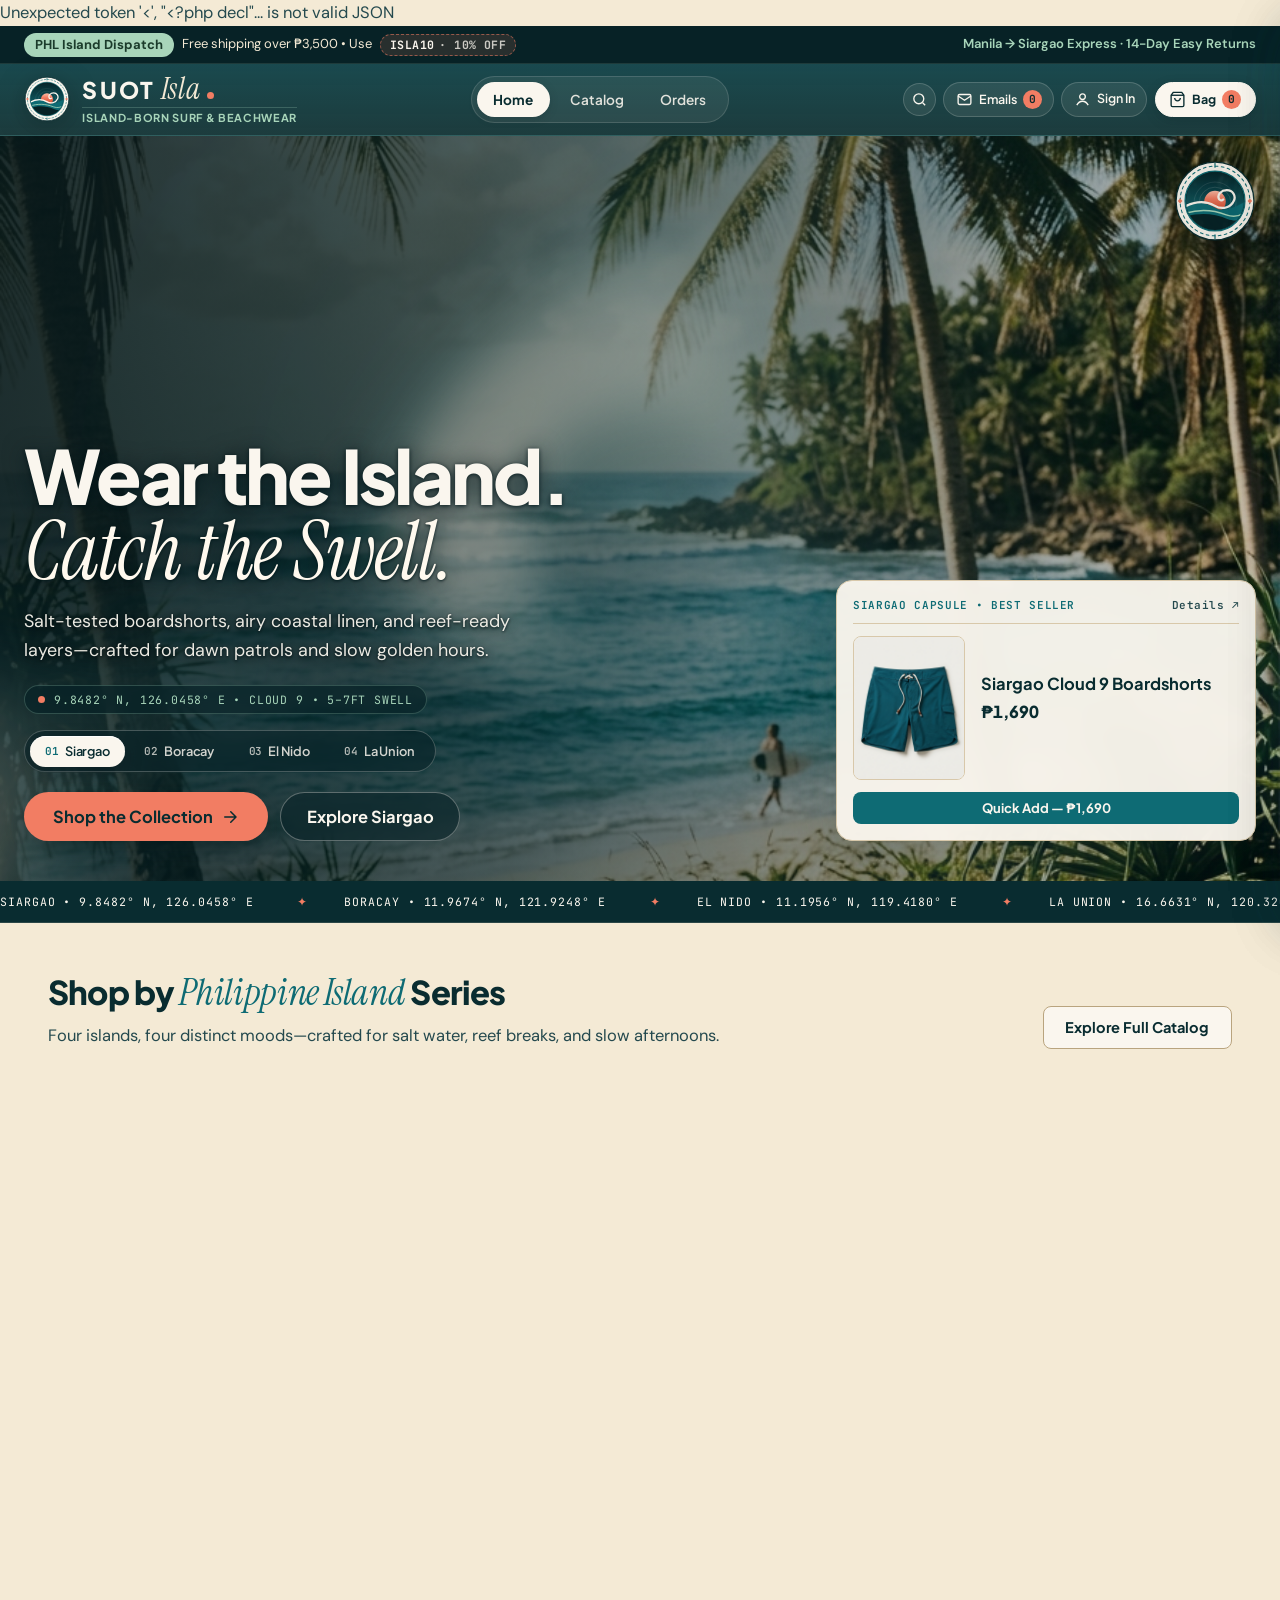
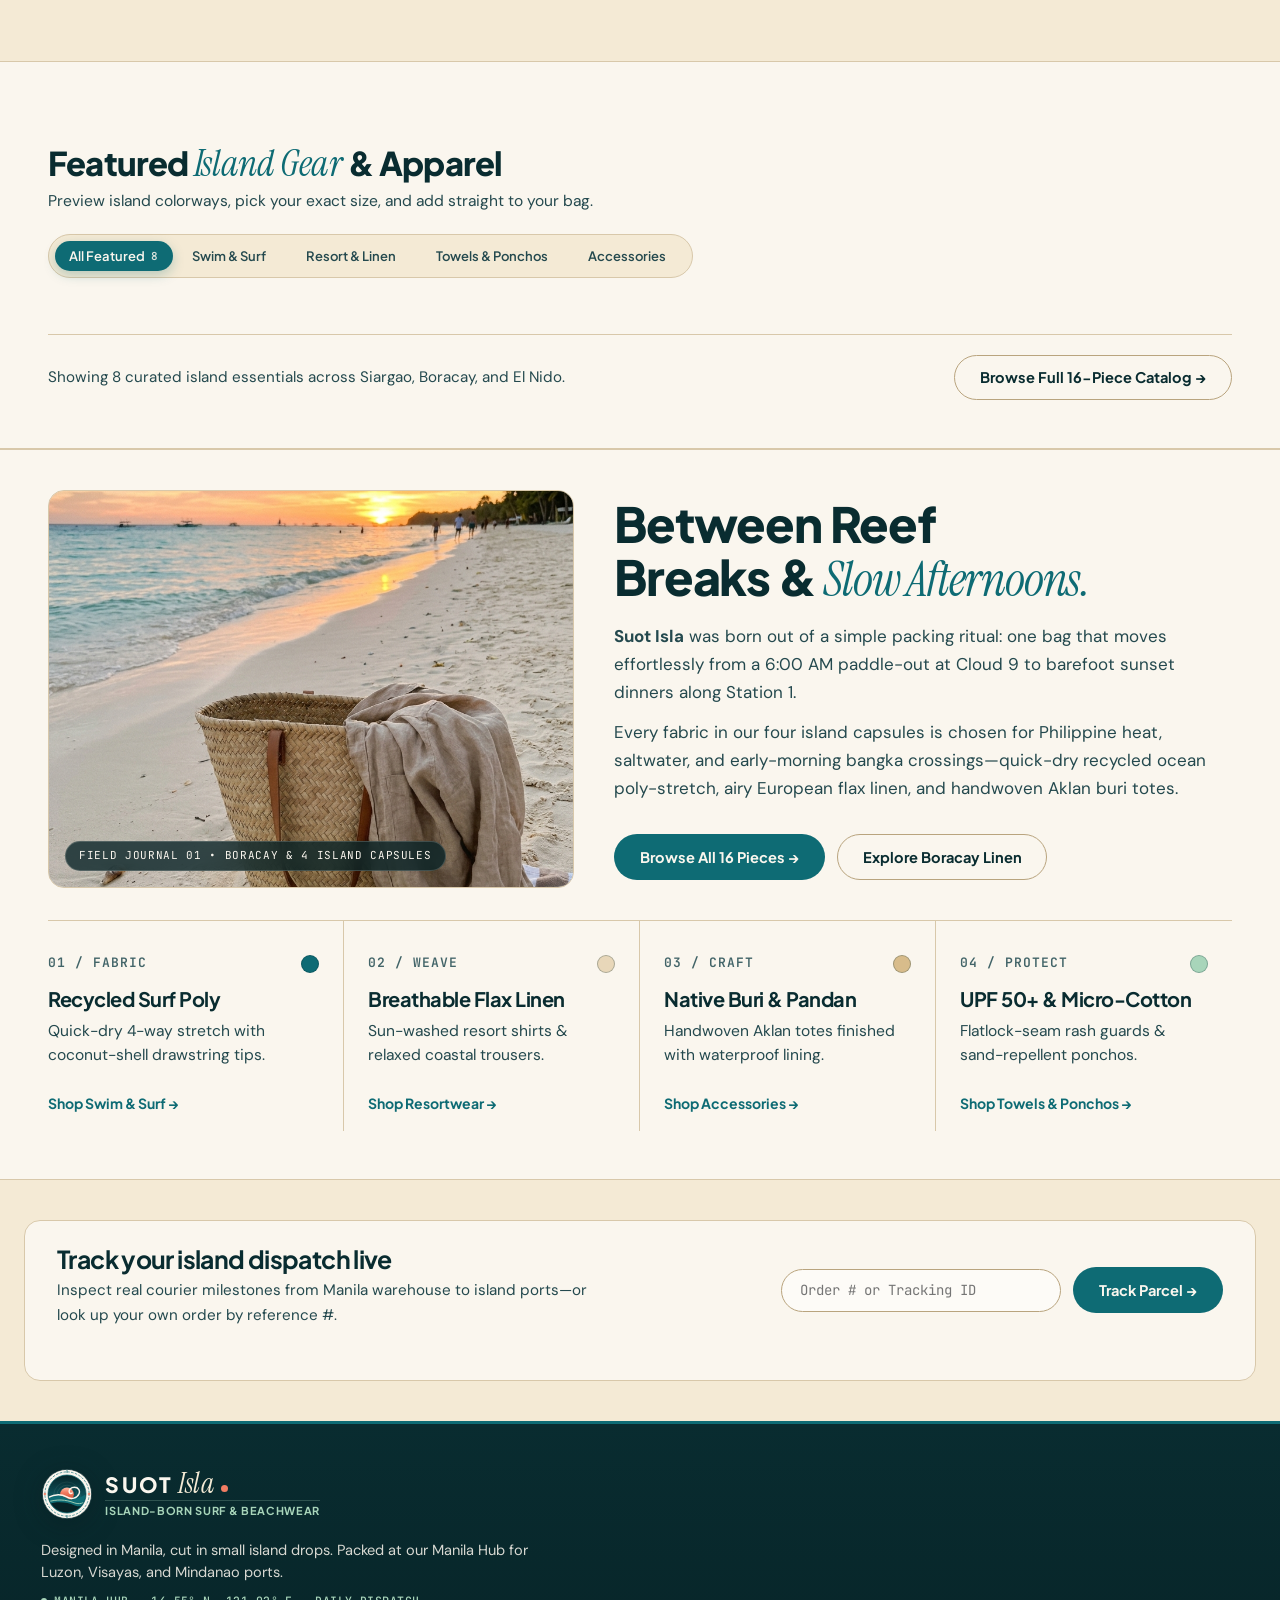
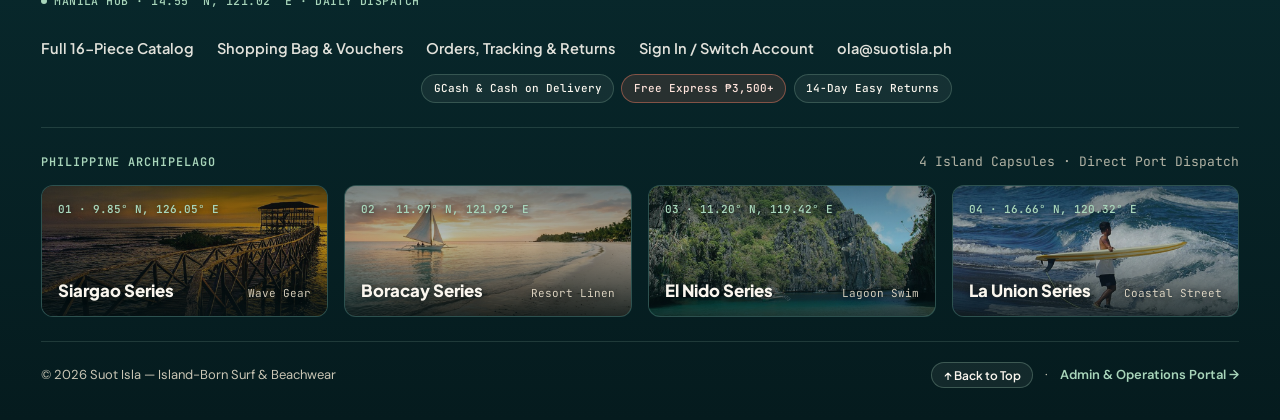
==== commit ad384413: "Align operator console layouts and refresh cached assets" ====
--- a/index.html
+++ b/index.html
@@ -268,7 +268,7 @@
 
   <script src="assets/js/data.js?v=37679de-r1"></script>
   <script src="assets/js/store.js?v=37679de-r1"></script>
-  <script src="assets/js/components.js?v=37679de-r3"></script>
+  <script src="assets/js/components.js?v=37679de-r5"></script>
   <script src="assets/js/ocean-overdrive.js?v=37679de-r1"></script>
   <script src="assets/js/island-stock.js?v=37679de-r1"></script>
   <script>
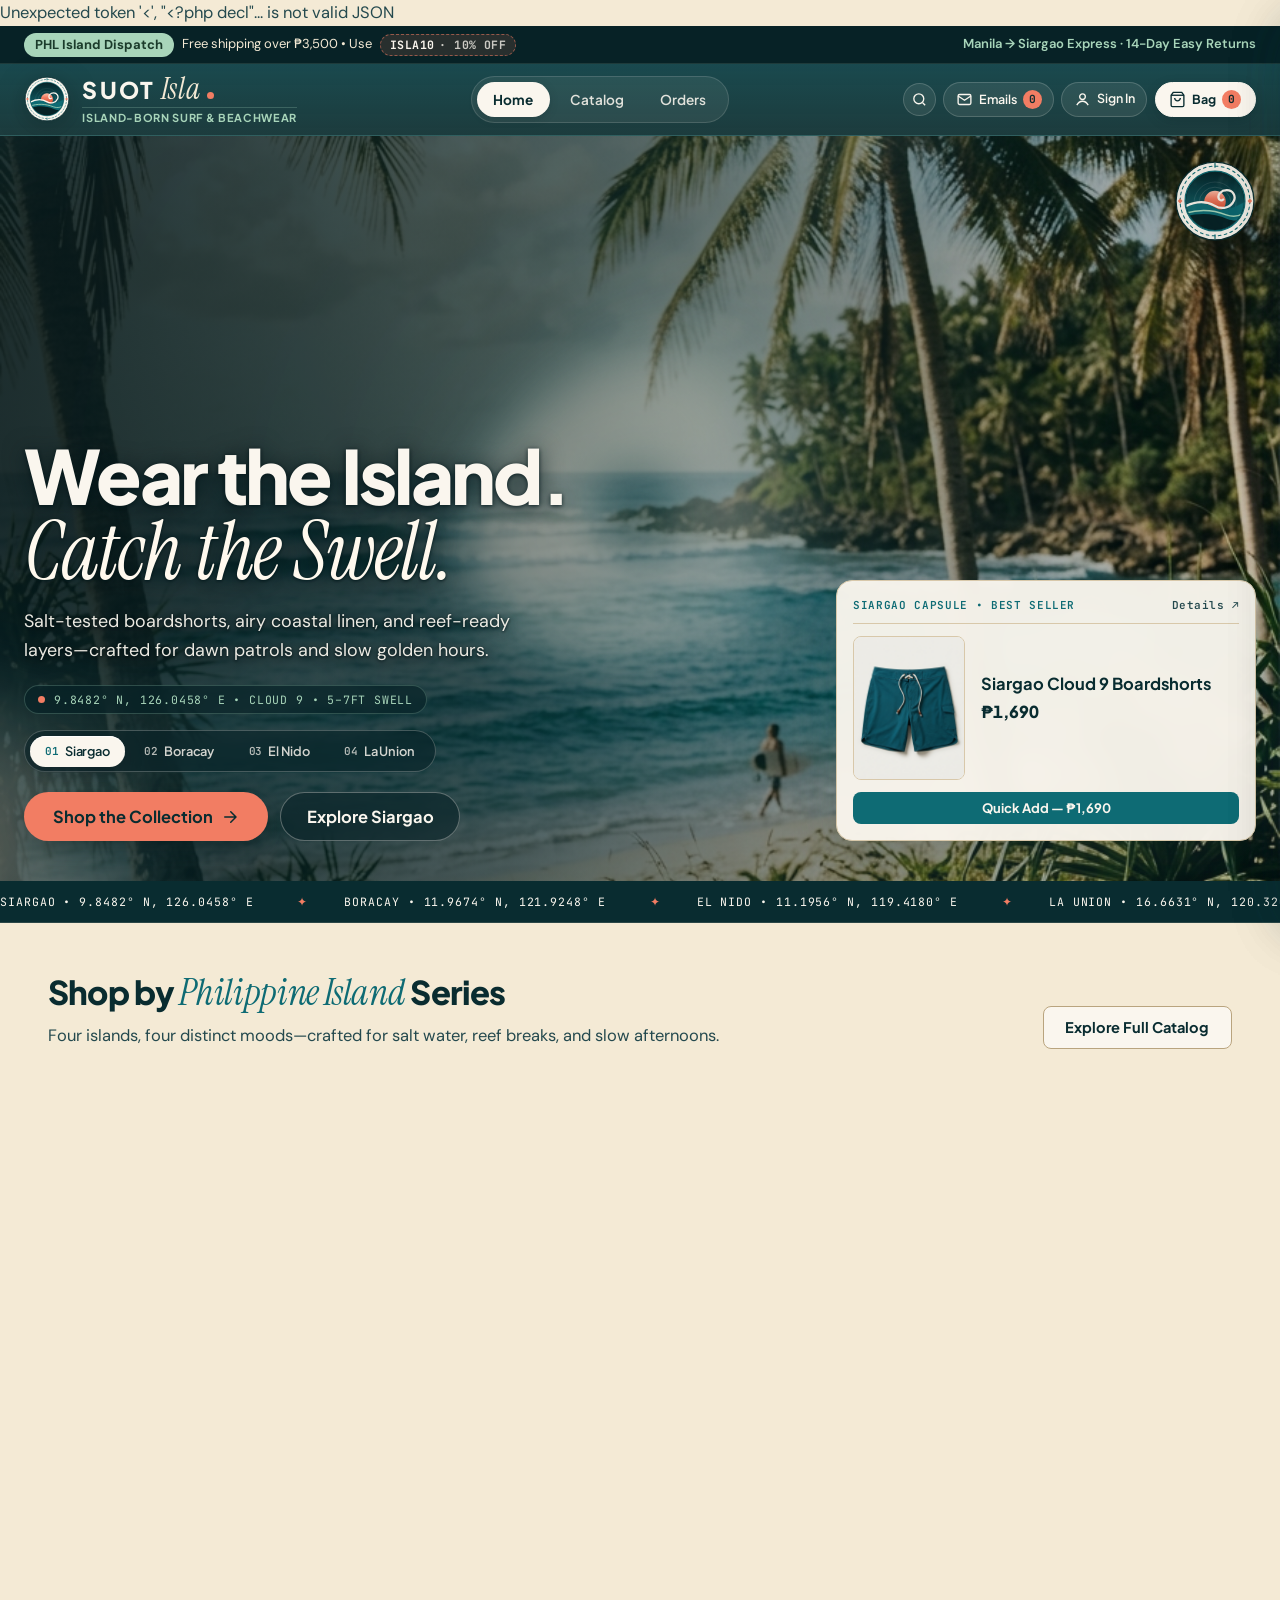
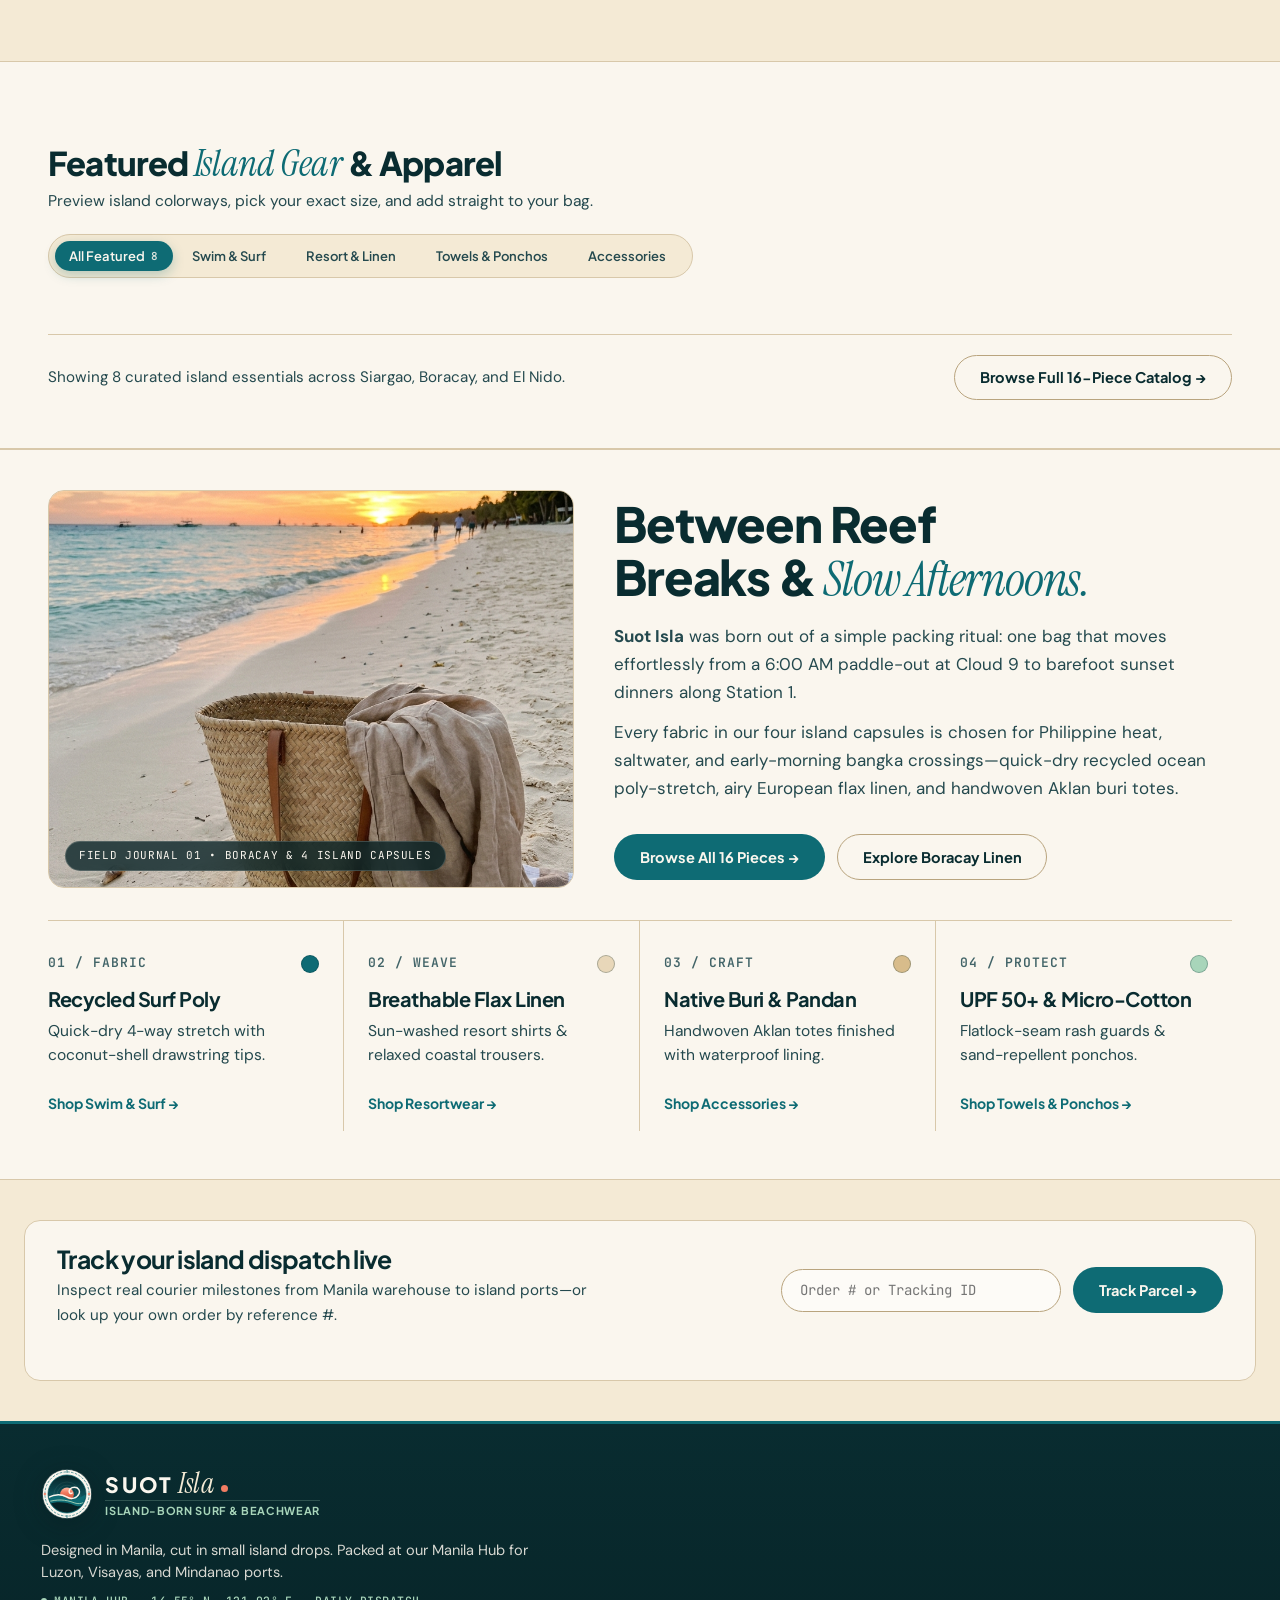
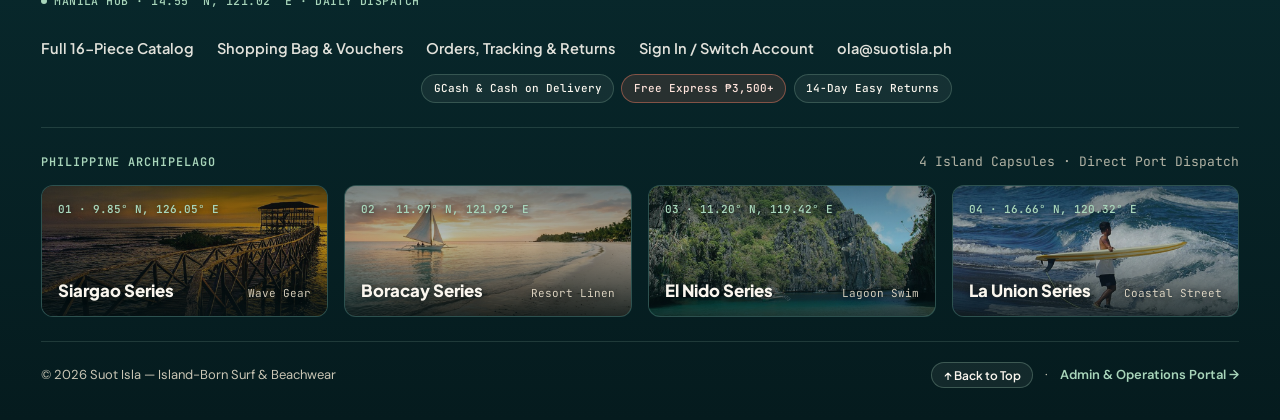
==== commit 0c235b65: "Integrate original operator screens with store actions" ====
--- a/index.html
+++ b/index.html
@@ -268,7 +268,7 @@
 
   <script src="assets/js/data.js?v=37679de-r1"></script>
   <script src="assets/js/store.js?v=37679de-r1"></script>
-  <script src="assets/js/components.js?v=37679de-r5"></script>
+  <script src="assets/js/components.js?v=37679de-r7"></script>
   <script src="assets/js/ocean-overdrive.js?v=37679de-r1"></script>
   <script src="assets/js/island-stock.js?v=37679de-r1"></script>
   <script>
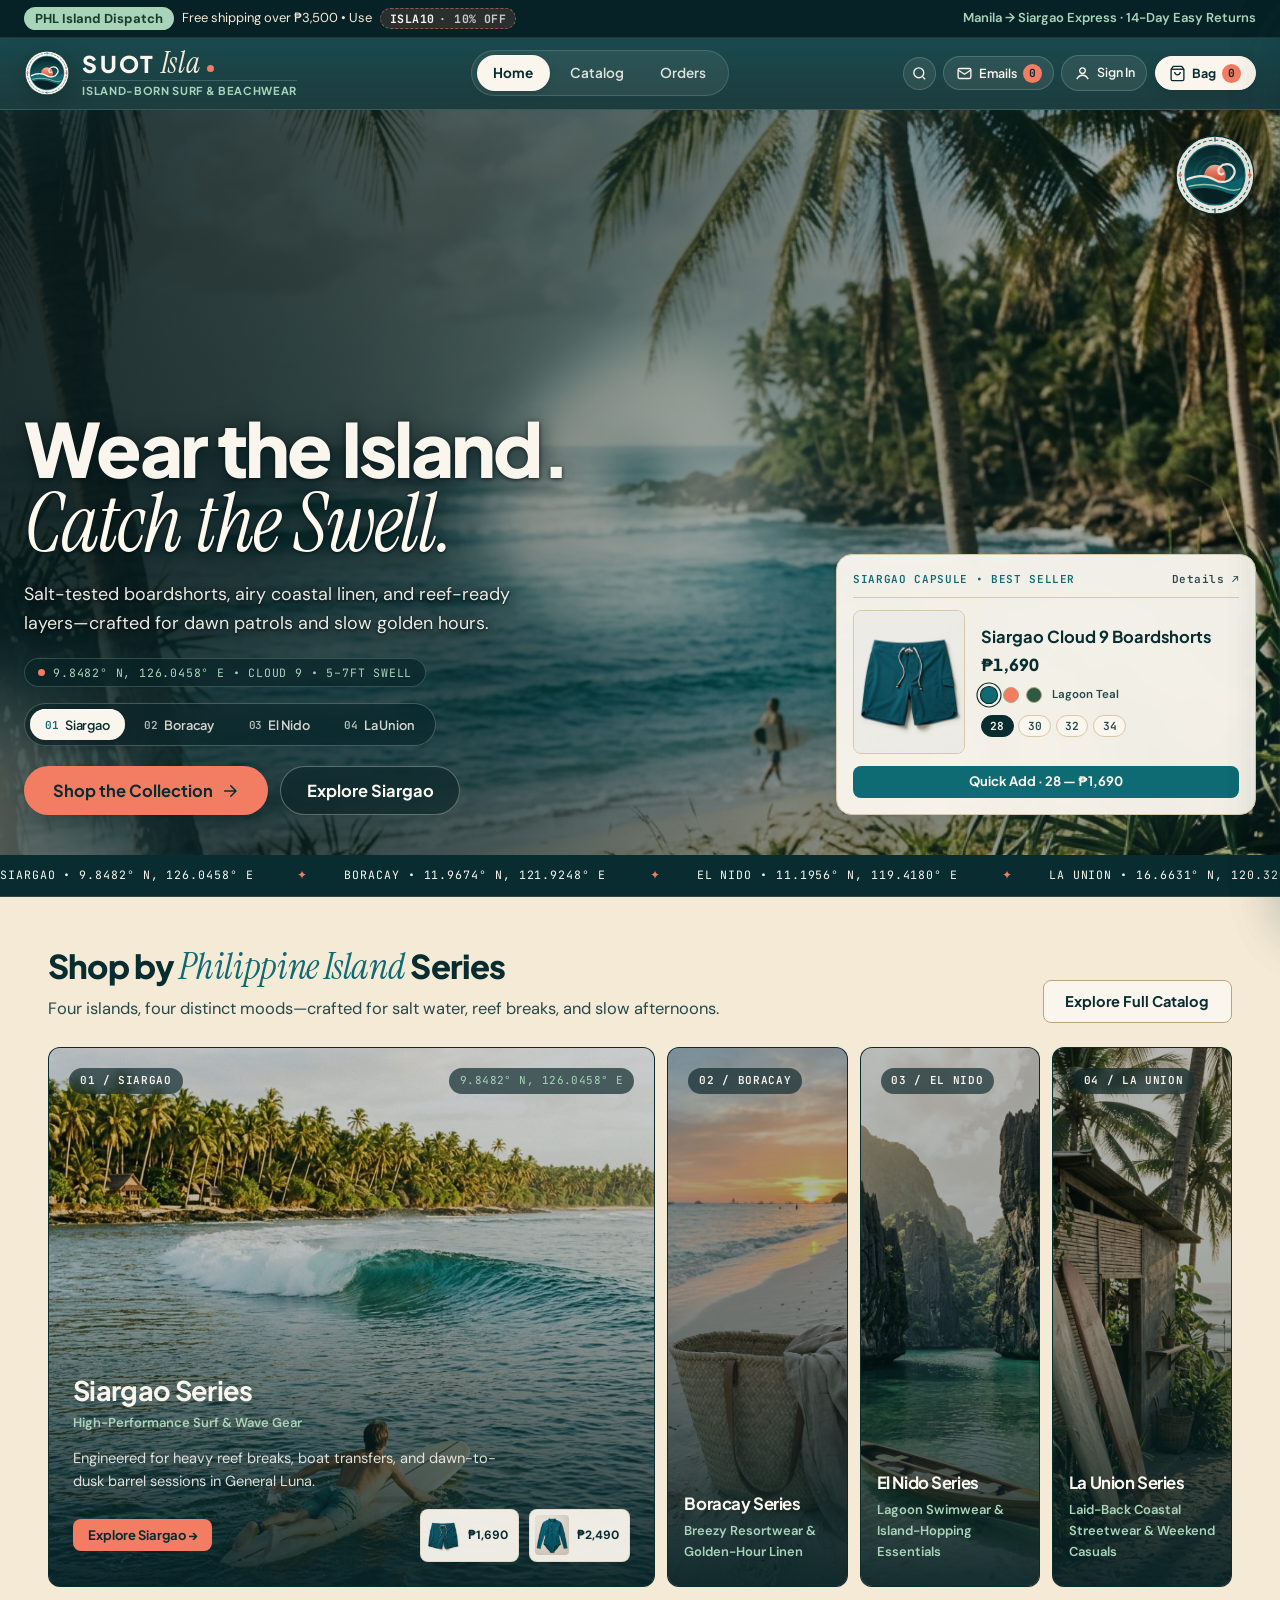
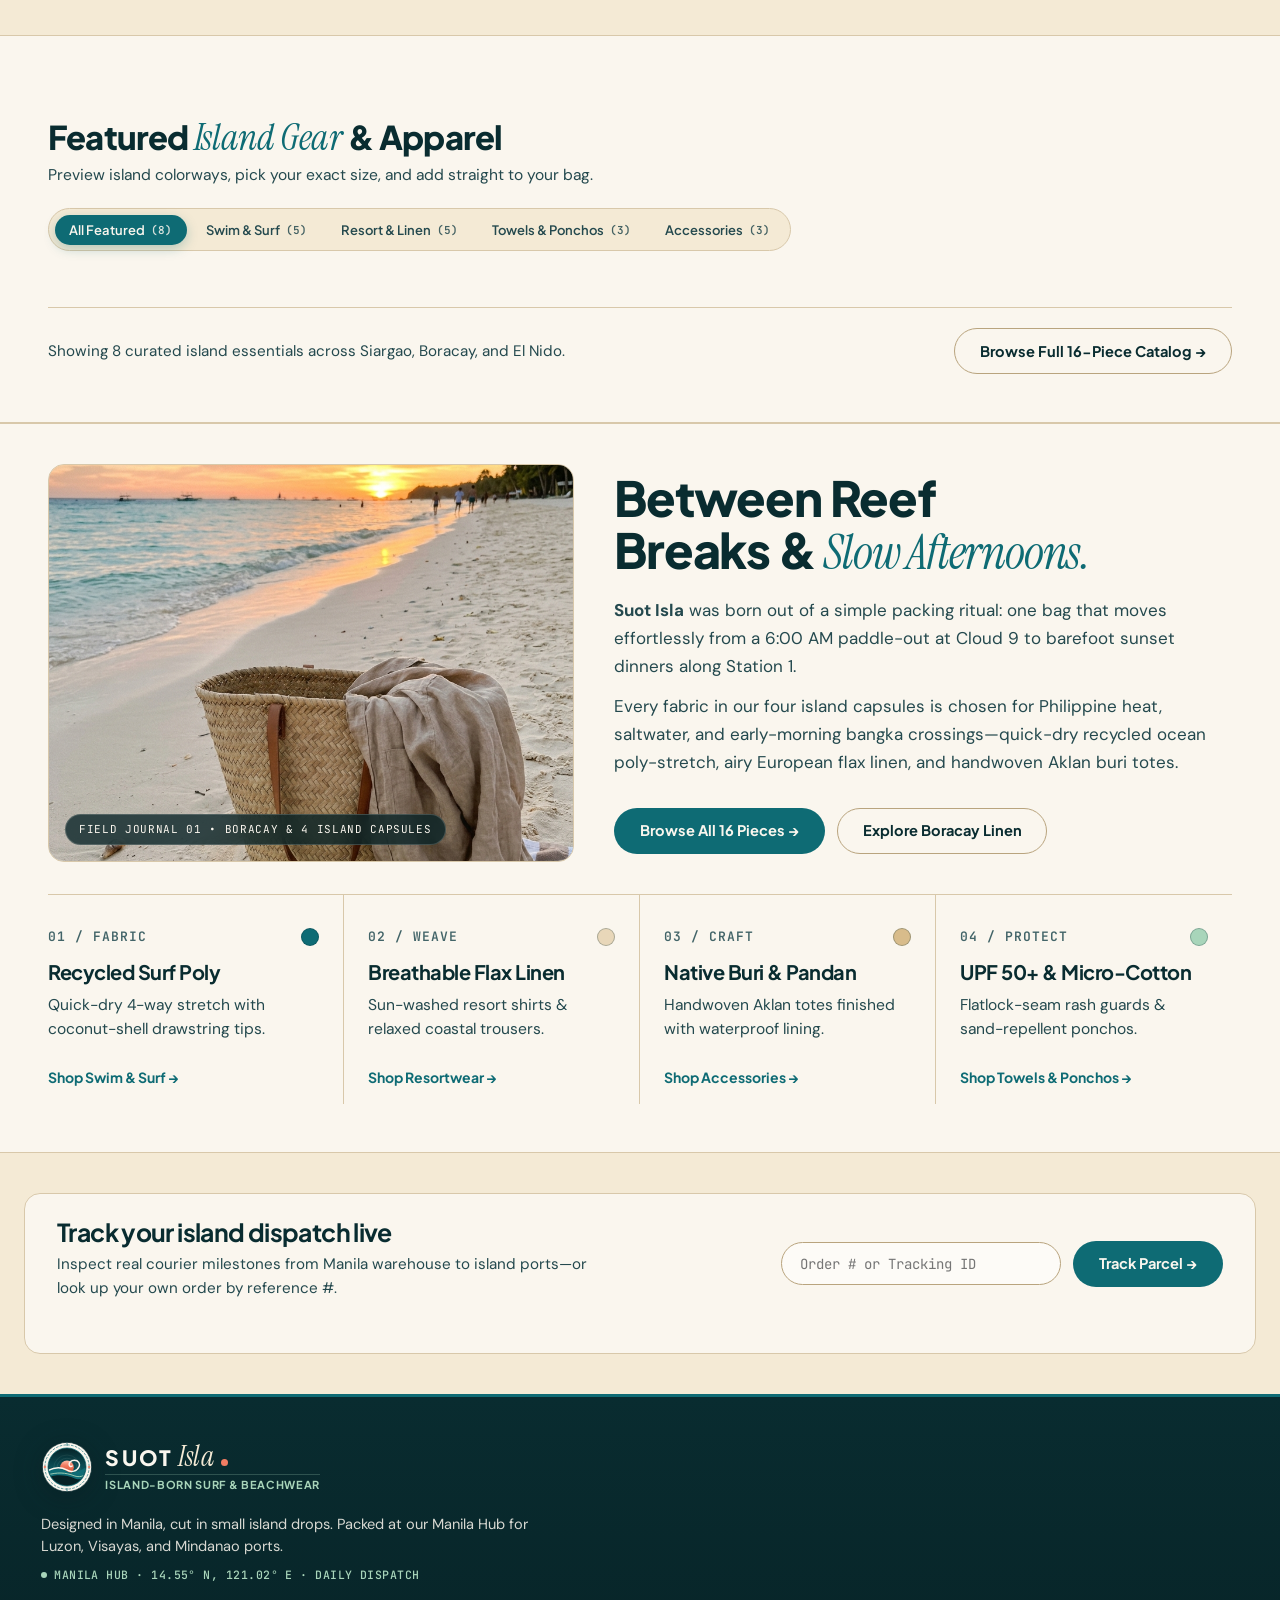
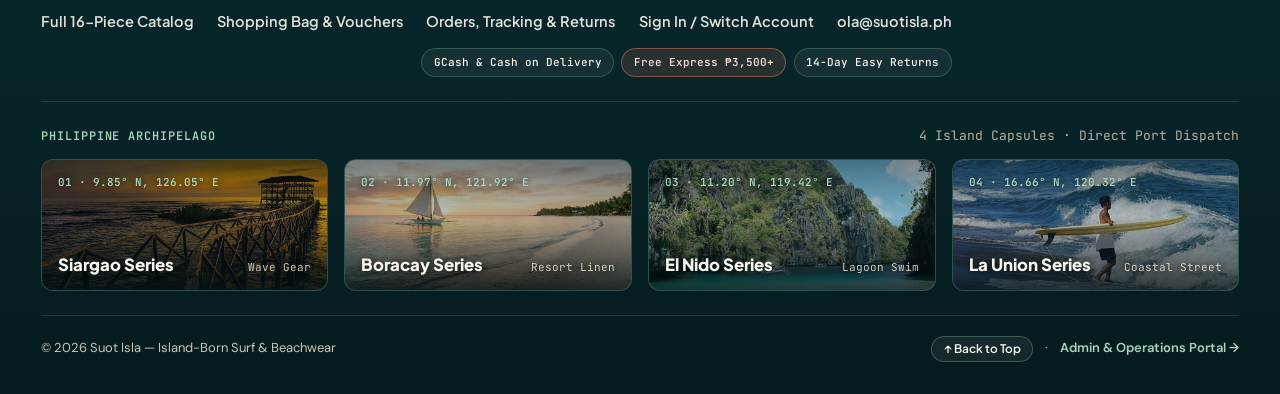
==== commit e834dc46: "ampogi ko" ====
--- a/index.html
+++ b/index.html
@@ -1,902 +1,939 @@
-<!DOCTYPE html>
-<html lang="en">
-<head>
-  <meta charset="UTF-8" />
-  <meta name="viewport" content="width=device-width, initial-scale=1.0" />
-  <title>Suot Isla — Island-Born Surf &amp; Beachwear</title>
-  <link rel="icon" type="image/svg+xml" href="assets/images/logo-stamp.svg?v=37679de-r1" />
-  <link rel="stylesheet" href="assets/css/tokens.css?v=37679de-r1" />
-  <link rel="stylesheet" href="assets/css/base.css?v=37679de-r1" />
-  <link rel="stylesheet" href="assets/css/storefront.css?v=37679de-r1" />
-</head>
-<body>
-  <p style="margin:0" id="home-shop-status" role="status" aria-live="polite"></p>
-  <div id="site-header-mount"></div>
-
-  <main>
-    <!-- Full-Bleed Immersive Editorial Hero -->
-    <section class="hero-immersive">
-      <img
-        src="assets/images/hero-surf.jpg"
-        alt="Twin-fin surfboard resting on warm Philippine sand beside coastal palms and teal waves"
-        class="hero-bg-photo"
-        id="hero-editorial-img"
-      />
-      <div class="hero-scrim" aria-hidden="true"></div>
-      <canvas id="hero-ocean-canvas" class="hero-ocean-canvas" aria-hidden="true"></canvas>
-      <img
-        src="assets/images/logo-stamp.svg?v=37679de-r1"
-        alt="Suot Isla Stamp"
-        class="hero-stamp-corner"
-      />
-
-      <div class="container hero-immersive-inner">
-        <div class="hero-immersive-copy">
-          <h1>Wear the Island.<br /><span class="hero-serif-accent">Catch the Swell.</span></h1>
-          <p class="hero-immersive-lead">
-            Salt-tested boardshorts, airy coastal linen, and reef-ready layers—crafted for dawn patrols and slow golden hours.
-          </p>
-
-          <div class="hero-telemetry" id="hero-telemetry">
-            <span class="telemetry-dot"></span>
-            <span id="hero-photo-caption">9.8482° N, 126.0458° E • CLOUD 9 • 5–7FT SWELL</span>
-          </div>
-
-          <!-- Interactive Island Destination Segmented Dock -->
-          <div class="hero-island-switcher" role="tablist" aria-label="Preview Philippine Island Series">
-            <button type="button" class="hero-island-btn active" data-hero-island="Siargao"><span class="hero-island-num">01</span> Siargao</button>
-            <button type="button" class="hero-island-btn" data-hero-island="Boracay"><span class="hero-island-num">02</span> Boracay</button>
-            <button type="button" class="hero-island-btn" data-hero-island="El Nido"><span class="hero-island-num">03</span> El Nido</button>
-            <button type="button" class="hero-island-btn" data-hero-island="La Union"><span class="hero-island-num">04</span> La Union</button>
-          </div>
-
-          <div class="hero-actions">
-            <a href="catalog.html" class="btn hero-cta-primary btn-lg btn-magnetic">
-              <span>Shop the Collection</span>
-              <svg viewBox="0 0 24 24" fill="none" stroke="currentColor" aria-hidden="true">
-                <path d="M5 12h14M13 5l7 7-7 7" stroke-width="2" stroke-linecap="round" stroke-linejoin="round"/>
-              </svg>
-            </a>
-            <a href="catalog.html?series=Siargao" class="btn hero-btn-ghost btn-lg" id="hero-series-cta">
-              Explore Siargao
-            </a>
-          </div>
-        </div>
-
-        <!-- Floating Interactive Quick-Shop Capsule Card inside Hero -->
-        <aside class="hero-lookbook-card" id="hero-lookbook-card" aria-label="Featured Island Capsule Piece">
-          <div class="hero-lookbook-topbar">
-            <span class="hero-lookbook-meta" id="hero-cap-meta">SIARGAO CAPSULE • BEST SELLER</span>
-            <a href="product.html?id=siargao-cloud9-boardshorts&color=Lagoon+Teal" class="hero-lookbook-ext" id="hero-cap-details-link">Details ↗</a>
-          </div>
-
-          <div class="hero-lookbook-main">
-            <a href="product.html?id=siargao-cloud9-boardshorts&color=Lagoon+Teal" class="hero-lookbook-thumb" id="hero-cap-link">
-              <img src="assets/images/products/siargao-cloud9-boardshorts.jpg?v=37679de-r1" alt="Siargao Cloud 9 Boardshorts" id="hero-cap-img" />
-            </a>
-            <div class="hero-lookbook-details">
-              <div class="hero-lookbook-title" id="hero-cap-title">Siargao Cloud 9 Boardshorts</div>
-              <div class="hero-lookbook-price-row">
-                <span class="hero-lookbook-price" id="hero-cap-price">₱1,690</span>
-              </div>
-              <div class="hero-cap-swatches" id="hero-cap-swatches"></div>
-              <div class="card-size-row" id="hero-cap-sizes" aria-label="Select size" style="margin-bottom:0;"></div>
-            </div>
-          </div>
-
-          <button type="button" class="btn btn-primary btn-sm btn-block" id="hero-cap-add" data-hero-prod="siargao-cloud9-boardshorts">
-            Quick Add — ₱1,690
-          </button>
-        </aside>
-      </div>
-    </section>
-
-    <!-- Coastal Surf-Town Ticker Strip -->
-    <div class="coastal-ticker" aria-label="Philippine Surf Town Coordinates">
-      <div class="coastal-ticker-track">
-        <span class="ticker-item">SIARGAO • 9.8482° N, 126.0458° E <span class="ticker-dot">✦</span></span>
-        <span class="ticker-item">BORACAY • 11.9674° N, 121.9248° E <span class="ticker-dot">✦</span></span>
-        <span class="ticker-item">EL NIDO • 11.1956° N, 119.4180° E <span class="ticker-dot">✦</span></span>
-        <span class="ticker-item">LA UNION • 16.6631° N, 120.3208° E <span class="ticker-dot">✦</span></span>
-        <span class="ticker-item">SUOT ISLA • ISLAND WEAR <span class="ticker-dot">✦</span></span>
-        <span class="ticker-item">SIARGAO • 9.8482° N, 126.0458° E <span class="ticker-dot">✦</span></span>
-        <span class="ticker-item">BORACAY • 11.9674° N, 121.9248° E <span class="ticker-dot">✦</span></span>
-        <span class="ticker-item">EL NIDO • 11.1956° N, 119.4180° E <span class="ticker-dot">✦</span></span>
-        <span class="ticker-item">LA UNION • 16.6631° N, 120.3208° E <span class="ticker-dot">✦</span></span>
-        <span class="ticker-item">SUOT ISLA • ISLAND WEAR <span class="ticker-dot">✦</span></span>
-      </div>
-    </div>
-
-    <!-- 4 Island Collections Section -->
-    <section class="section-block">
-      <div class="container">
-        <div class="section-head">
-          <div>
-            <h2>Shop by <span class="section-serif">Philippine Island</span> Series</h2>
-            <p>Four islands, four distinct moods—crafted for salt water, reef breaks, and slow afternoons.</p>
-          </div>
-          <a href="catalog.html" class="btn btn-outline">Explore Full Catalog</a>
-        </div>
-
-        <div class="series-accordion" id="home-series-grid"></div>
-      </div>
-    </section>
-
-    <!-- Featured Gear across All 4 Series -->
-    <section class="section-block-alt">
-      <div class="container">
-        <div class="featured-head">
-          <div>
-            <h2>Featured <span class="section-serif">Island Gear</span> &amp; Apparel</h2>
-            <p>Preview island colorways, pick your exact size, and add straight to your bag.</p>
-          </div>
-          <div class="featured-filter-dock" id="home-category-tabs" role="tablist" aria-label="Filter Featured Categories">
-            <button type="button" class="featured-filter-btn active" data-home-cat="all" role="tab" aria-selected="true">
-              <span>All Featured</span>
-              <span class="featured-filter-count" data-cat-count="all">8</span>
-            </button>
-            <button type="button" class="featured-filter-btn" data-home-cat="Swim & Surf" role="tab" aria-selected="false">
-              <span>Swim &amp; Surf</span>
-              <span class="featured-filter-count" data-cat-count="Swim & Surf"></span>
-            </button>
-            <button type="button" class="featured-filter-btn" data-home-cat="Resort & Loungewear" role="tab" aria-selected="false">
-              <span>Resort &amp; Linen</span>
-              <span class="featured-filter-count" data-cat-count="Resort & Loungewear"></span>
-            </button>
-            <button type="button" class="featured-filter-btn" data-home-cat="Beach Towels & Ponchos" role="tab" aria-selected="false">
-              <span>Towels &amp; Ponchos</span>
-              <span class="featured-filter-count" data-cat-count="Beach Towels & Ponchos"></span>
-            </button>
-            <button type="button" class="featured-filter-btn" data-home-cat="Island Accessories" role="tab" aria-selected="false">
-              <span>Accessories</span>
-              <span class="featured-filter-count" data-cat-count="Island Accessories"></span>
-            </button>
-          </div>
-        </div>
-
-        <div class="product-grid" id="home-featured-grid"></div>
-
-        <div class="featured-footer-cta">
-          <p id="featured-showing-note">Showing 8 curated island essentials across Siargao, Boracay, and El Nido.</p>
-          <a href="catalog.html" class="btn btn-outline btn-pill">Browse Full 16-Piece Catalog →</a>
-        </div>
-      </div>
-    </section>
-
-    <!-- Unified Editorial Lookbook & Coastal Craft Spread -->
-    <section class="craft-editorial-section">
-      <div class="container">
-        <div class="journal-unified-grid" data-reveal>
-          <div class="journal-photo-frame">
-            <img
-              src="assets/images/series-boracay.jpg?v=37679de-r1"
-              alt="Breezy sand-toned linen resortwear and woven buri tote on Boracay White Beach at golden hour"
-              loading="lazy"
-            />
-            <span class="journal-caption">FIELD JOURNAL 01 • BORACAY &amp; 4 ISLAND CAPSULES</span>
-          </div>
-
-          <div class="journal-copy">
-            <h2>Between Reef Breaks &amp; <span class="craft-serif">Slow Afternoons.</span></h2>
-            <p>
-              <strong>Suot Isla</strong> was born out of a simple packing ritual: one bag that moves effortlessly from a 6:00 AM paddle-out at Cloud 9 to barefoot sunset dinners along Station 1.
-            </p>
-            <p>
-              Every fabric in our four island capsules is chosen for Philippine heat, saltwater, and early-morning bangka crossings—quick-dry recycled ocean poly-stretch, airy European flax linen, and handwoven Aklan buri totes.
-            </p>
-            <div class="journal-actions">
-              <a href="catalog.html" class="btn btn-primary btn-pill">Browse All 16 Pieces →</a>
-              <a href="catalog.html?series=Boracay" class="btn btn-outline btn-pill">Explore Boracay Linen</a>
-            </div>
-          </div>
-        </div>
-
-        <div class="craft-materials-row">
-          <a href="catalog.html?category=Swim+%26+Surf" class="craft-material-col" data-reveal data-reveal-delay="0">
-            <div class="craft-material-top">
-              <span class="craft-material-num">01 / FABRIC</span>
-              <span class="craft-swatch-dot" style="background-color:#0E6B74;"></span>
-            </div>
-            <h3>Recycled Surf Poly</h3>
-            <p>Quick-dry 4-way stretch with coconut-shell drawstring tips.</p>
-            <span class="craft-material-link">Shop Swim &amp; Surf →</span>
-          </a>
-
-          <a href="catalog.html?category=Resort+%26+Loungewear" class="craft-material-col" data-reveal data-reveal-delay="60">
-            <div class="craft-material-top">
-              <span class="craft-material-num">02 / WEAVE</span>
-              <span class="craft-swatch-dot" style="background-color:#E8D7B9;"></span>
-            </div>
-            <h3>Breathable Flax Linen</h3>
-            <p>Sun-washed resort shirts &amp; relaxed coastal trousers.</p>
-            <span class="craft-material-link">Shop Resortwear →</span>
-          </a>
-
-          <a href="catalog.html?category=Island+Accessories" class="craft-material-col" data-reveal data-reveal-delay="120">
-            <div class="craft-material-top">
-              <span class="craft-material-num">03 / CRAFT</span>
-              <span class="craft-swatch-dot" style="background-color:#D8BC8B;"></span>
-            </div>
-            <h3>Native Buri &amp; Pandan</h3>
-            <p>Handwoven Aklan totes finished with waterproof lining.</p>
-            <span class="craft-material-link">Shop Accessories →</span>
-          </a>
-
-          <a href="catalog.html?category=Beach+Towels+%26+Ponchos" class="craft-material-col" data-reveal data-reveal-delay="180">
-            <div class="craft-material-top">
-              <span class="craft-material-num">04 / PROTECT</span>
-              <span class="craft-swatch-dot" style="background-color:#A8D5BA;"></span>
-            </div>
-            <h3>UPF 50+ &amp; Micro-Cotton</h3>
-            <p>Flatlock-seam rash guards &amp; sand-repellent ponchos.</p>
-            <span class="craft-material-link">Shop Towels &amp; Ponchos →</span>
-          </a>
-        </div>
-      </div>
-    </section>
-
-    <!-- Interactive Island Dispatch & Parcel Tracker Band -->
-    <section class="order-track-band" aria-label="Track Your Island Order">
-      <div class="container order-track-inner" data-reveal>
-        <div class="order-track-top">
-          <div class="order-track-copy">
-            <h3>Track your island dispatch live</h3>
-            <p>Inspect real courier milestones from Manila warehouse to island ports—or look up your own order by reference #.</p>
-            <div class="order-track-chips" id="home-track-chips"></div>
-          </div>
-
-          <form class="order-track-form" id="home-order-track-form" action="account.html" method="GET">
-            <input
-              type="text"
-              name="order"
-              id="home-order-track-input"
-              class="order-track-input"
-              value=""
-              placeholder="Order # or Tracking ID"
-              aria-label="Order Number or Tracking ID"
-            />
-            <button type="submit" class="btn btn-primary btn-pill">Track Parcel →</button>
-          </form>
-        </div>
-
-        <div id="home-order-track-result" aria-live="polite"></div>
-      </div>
-    </section>
-  </main>
-
-  <div id="site-footer-mount"></div>
-
-  <script src="assets/js/data.js?v=37679de-r1"></script>
-  <script src="assets/js/store.js?v=37679de-r1"></script>
-  <script src="assets/js/components.js?v=37679de-r7"></script>
-  <script src="assets/js/ocean-overdrive.js?v=37679de-r1"></script>
-  <script src="assets/js/island-stock.js?v=37679de-r1"></script>
-  <script>
-    document.addEventListener("DOMContentLoaded", async () => {
-      const status = document.getElementById("home-shop-status");
-      const live = await window.loadIslandStock(status);
-      if (!live) return;
-      const liveProduct = new Map(live.products.map(p => [p.id,p]));
-      const variantFor = (id,size,color) => liveProduct.get(id)?.variants.find(v => v.size_label===size && v.color_name===color);
-      async function addHomeItem(btn,id,size,color) {
-        if (!live.customer) { location.assign("auth.html?redirect=index.html"); return; }
-        const v = variantFor(id,size,color);
-        if (!v || btn.disabled) return;
-        btn.disabled = true;
-        try {
-          await live.get("checkout",{action:"add",variant_id:v.variant_id,quantity:1});
-          live.bag.set(Number(v.variant_id),1+(live.bag.get(Number(v.variant_id))||0));
-          window.dispatchEvent(new Event("suotisla:bag-update"));
-          window.SuotUI.toast("Added to your shopping bag.","Island Bag");
-        } catch(error) { window.SuotUI.toast(error.message,"Shopping Bag"); }
-        renderHeroCapsule(activeHeroProdId,activeHeroMetaText);
-        renderFeaturedCards();
-      }
-      const seriesGrid = document.getElementById("home-series-grid");
-      const featuredGrid = document.getElementById("home-featured-grid");
-
-      // Interactive Hero Island Lookbook Switcher + Live Capsule Quick-Shop Card
-      const heroScenes = {
-        Siargao: {
-          img: "assets/images/hero-surf.jpg",
-          pos: "center 12%",
-          caption: "9.8482° N, 126.0458° E • CLOUD 9 • 5–7FT SWELL",
-          cta: "Explore Siargao",
-          href: "catalog.html?series=Siargao",
-          productId: "siargao-cloud9-boardshorts",
-          capMeta: "SIARGAO CAPSULE • BEST SELLER"
-        },
-        Boracay: {
-          img: "assets/images/hero-boracay.jpg",
-          pos: "center 50%",
-          caption: "11.9674° N, 121.9248° E • WHITE BEACH • GOLDEN HOUR",
-          cta: "Explore Boracay",
-          href: "catalog.html?series=Boracay",
-          productId: "boracay-golden-hour-linen-polo",
-          capMeta: "BORACAY CAPSULE • RESORT LINEN"
-        },
-        "El Nido": {
-          img: "assets/images/hero-elnido.jpg",
-          pos: "center 52%",
-          caption: "11.1956° N, 119.4180° E • BIG LAGOON • GLASSY WATER",
-          cta: "Explore El Nido",
-          href: "catalog.html?series=El+Nido",
-          productId: "elnido-reef-safe-rash-guard",
-          capMeta: "EL NIDO CAPSULE • UPF 50+"
-        },
-        "La Union": {
-          img: "assets/images/hero-launion.jpg",
-          pos: "center 54%",
-          caption: "16.6631° N, 120.3208° E • SAN JUAN • NORTH SWELL",
-          cta: "Explore La Union",
-          href: "catalog.html?series=La+Union",
-          productId: "launion-salt-washed-oversized-tee",
-          capMeta: "LA UNION CAPSULE • BEST SELLER"
-        }
-      };
-
-      const heroImgEl = document.getElementById("hero-editorial-img");
-      const heroCapEl = document.getElementById("hero-photo-caption");
-      const heroSeriesCta = document.getElementById("hero-series-cta");
-      const capLinkEl = document.getElementById("hero-cap-link");
-      const capDetailsLinkEl = document.getElementById("hero-cap-details-link");
-      const capImgEl = document.getElementById("hero-cap-img");
-      const capMetaEl = document.getElementById("hero-cap-meta");
-      const capTitleEl = document.getElementById("hero-cap-title");
-      const capPriceEl = document.getElementById("hero-cap-price");
-      const capSizesEl = document.getElementById("hero-cap-sizes");
-      const capSwatchesEl = document.getElementById("hero-cap-swatches");
-      const capAddBtn = document.getElementById("hero-cap-add");
-
-      let heroCapColor = "Lagoon Teal";
-      let heroCapSize = "28";
-
-      let activeHeroProdId = "siargao-cloud9-boardshorts";
-      let activeHeroMetaText = "SIARGAO CAPSULE • BEST SELLER";
-
-      function renderHeroCapsule(productId, metaText) {
-        const prod = window.SuotStore.getProductById(productId);
-        if (!prod) return;
-        activeHeroProdId = prod.id;
-        activeHeroMetaText = metaText;
-        if (!prod.colors.includes(heroCapColor)) heroCapColor = prod.colors[0];
-        if (!prod.sizes.includes(heroCapSize)) heroCapSize = prod.sizes[0];
-
-        const detailUrl = `product.html?id=${encodeURIComponent(prod.id)}&color=${encodeURIComponent(heroCapColor)}`;
-        capLinkEl.href = detailUrl;
-        capDetailsLinkEl.href = detailUrl;
-        capImgEl.src =
-          window.SuotStore.getProductImageForColor(prod, heroCapColor) ||
-          prod.image ||
-          "assets/images/products/siargao-cloud9-boardshorts.jpg?v=37679de-r1";
-        capImgEl.alt = `${prod.name} in ${heroCapColor}`;
-        capMetaEl.textContent = metaText;
-        capTitleEl.textContent = prod.name;
-        capPriceEl.textContent = window.SuotStore.formatPrice(prod.price);
-        capAddBtn.setAttribute("data-hero-prod", prod.id);
-
-        const variant = variantFor(prod.id,heroCapSize,heroCapColor);
-        const avail = Number(variant?.stock_qty || 0);
-        const inBag = live.bag.get(Number(variant?.variant_id)) || 0;
-        if (variant) capPriceEl.textContent = window.SuotStore.formatPrice(variant.unit_price);
-        const rem = Math.max(0, avail - inBag);
-        if (avail <= 0) {
-          capAddBtn.disabled = true;
-          capAddBtn.textContent = "Sold Out — View Similar";
-        } else if (rem <= 0) {
-          capAddBtn.disabled = true;
-          capAddBtn.textContent = `Max in Bag (${avail}) — Edit Bag`;
-        } else {
-          capAddBtn.disabled = false;
-          capAddBtn.textContent = `Quick Add · ${heroCapSize} — ${capPriceEl.textContent}`;
-        }
-
-        capSizesEl.innerHTML = prod.sizes
-          .slice(0, 4)
-          .map(
-            (sz) => `
-            <button
-              type="button"
-              class="card-size-pill ${sz === heroCapSize ? "active" : ""}"
-              data-hero-size="${sz}"
-            >${sz}</button>
-          `
-          )
-          .join("");
-
-        capSizesEl.querySelectorAll("[data-hero-size]").forEach((szBtn) => {
-          szBtn.addEventListener("click", () => {
-            heroCapSize = szBtn.getAttribute("data-hero-size");
-            renderHeroCapsule(prod.id, metaText);
-          });
-        });
-
-        capSwatchesEl.innerHTML = `
-          ${prod.colors
-            .map(
-              (c) => `
-              <button
-                type="button"
-                class="color-swatch ${c === heroCapColor ? "active" : ""}"
-                style="background-color:${window.SuotStore.getColorHex(c)};width:16px;height:16px;"
-                title="${c}"
-                data-hero-swatch="${c}"
-              ></button>
-            `
-            )
-            .join("")}
-          <span class="hero-cap-color-label">${heroCapColor}</span>
-        `;
-
-        capSwatchesEl.querySelectorAll("[data-hero-swatch]").forEach((sw) => {
-          sw.addEventListener("click", () => {
-            heroCapColor = sw.getAttribute("data-hero-swatch");
-            renderHeroCapsule(prod.id, metaText);
-          });
-        });
-      }
-
-      renderHeroCapsule("siargao-cloud9-boardshorts", "SIARGAO CAPSULE • BEST SELLER");
-
-      document.querySelectorAll("[data-hero-island]").forEach((btn) => {
-        btn.addEventListener("click", () => {
-          const key = btn.getAttribute("data-hero-island");
-          const scene = heroScenes[key];
-          if (!scene) return;
-          const prod = window.SuotStore.getProductById(scene.productId);
-          if (prod) {
-            heroCapColor = prod.colors[0];
-            heroCapSize = prod.sizes[0];
-          }
-          window.suotTransition(() => {
-            document.querySelectorAll("[data-hero-island]").forEach((b) => b.classList.remove("active"));
-            btn.classList.add("active");
-            heroImgEl.src = window.SuotStore.withAssetVersion(scene.img);
-            heroImgEl.style.setProperty("--hero-obj-pos", scene.pos);
-            heroCapEl.textContent = scene.caption;
-            heroSeriesCta.textContent = scene.cta;
-            heroSeriesCta.href = scene.href;
-            renderHeroCapsule(scene.productId, scene.capMeta);
-          });
-        });
-      });
-
-      capAddBtn.addEventListener("click", () => addHomeItem(capAddBtn,activeHeroProdId,heroCapSize,heroCapColor));
-
-      // Render Interactive Expanding Editorial Accordion for the 4 Island Series
-      const allProducts = window.SuotStore.getProducts().filter(p => liveProduct.has(p.id)).map(p => ({...p, price:liveProduct.get(p.id).price}));
-      seriesGrid.innerHTML = window.SUOT_ISLA_DATA.islandSeries
-        .map((s, idx) => {
-          const seriesItems = allProducts.filter((p) => p.series === s.id && p.image).slice(0, 2);
-          return `
-            <article class="series-panel ${idx === 0 ? "is-active" : ""}" data-series-panel="${s.id}">
-              <img src="${window.SuotStore.withAssetVersion(s.image)}" alt="${s.name} — ${s.subtitle}" class="series-panel-img" loading="lazy" />
-              <div class="series-panel-scrim"></div>
-
-              <div class="series-panel-top">
-                <span class="series-panel-index">0${idx + 1} / ${s.id.toUpperCase()}</span>
-                <span class="series-panel-coords">${s.coords}</span>
-              </div>
-
-              <div class="series-panel-body">
-                <h3>${s.name}</h3>
-                <p class="series-panel-subtitle">${s.subtitle}</p>
-
-                <div class="series-panel-details">
-                  <p class="series-panel-desc">${s.description}</p>
-                  <div class="series-panel-footer">
-                    <a href="catalog.html?series=${encodeURIComponent(s.id)}" class="btn btn-coral btn-sm">
-                      Explore ${s.id} →
-                    </a>
-                    ${
-                      seriesItems.length
-                        ? `<div class="series-mini-gear">
-                            ${seriesItems
-                              .map(
-                                (item) => `
-                                <a href="product.html?id=${encodeURIComponent(item.id)}" class="series-mini-item">
-                                  <img src="${window.SuotStore.getProductImageForColor(item, item.colors && item.colors[0])}" alt="${item.name}" />
-                                  <span>${window.SuotStore.formatPrice(item.price)}</span>
-                                </a>
-                              `
-                              )
-                              .join("")}
-                          </div>`
-                        : ""
-                    }
-                  </div>
-                </div>
-              </div>
-            </article>
-          `;
-        })
-        .join("");
-
-      seriesGrid.querySelectorAll("[data-series-panel]").forEach((panel) => {
-        const activate = () => {
-          seriesGrid.querySelectorAll("[data-series-panel]").forEach((p) => p.classList.remove("is-active"));
-          panel.classList.add("is-active");
-        };
-        panel.addEventListener("mouseenter", activate);
-        panel.addEventListener("click", (e) => {
-          if (e.target.closest("a")) return;
-          activate();
-        });
-      });
-
-      // Render Featured Products across all 4 Island Series (2 pieces per island)
-      const defaultFeatured = [
-        allProducts[0],
-        allProducts[1],
-        allProducts[4],
-        allProducts[5],
-        allProducts[8],
-        allProducts[11],
-        allProducts[12],
-        allProducts[13]
-      ].filter(Boolean);
-
-      let activeHomeCategory = "all";
-
-      document.querySelectorAll("[data-cat-count]").forEach((badge) => {
-        const cat = badge.getAttribute("data-cat-count");
-        const count = cat === "all" ? defaultFeatured.length : allProducts.filter((p) => p.category === cat).length;
-        badge.textContent = `(${count})`;
-      });
-
-      function renderFeaturedCards() {
-        const list =
-          activeHomeCategory === "all"
-            ? defaultFeatured
-            : allProducts.filter((p) => p.category === activeHomeCategory);
-
-        const showingNote = document.getElementById("featured-showing-note");
-        if (showingNote) {
-          showingNote.textContent =
-            activeHomeCategory === "all"
-              ? `Showing ${list.length} featured island essentials across Siargao, Boracay, El Nido, and La Union.`
-              : `Showing ${list.length} pieces in ${activeHomeCategory} across all 4 islands.`;
-        }
-
-        featuredGrid.innerHTML = list
-          .map((p) => {
-            const activeColor = p._selectedColor || p.colors[0];
-            const activeSize = p._selectedSize || p.sizes[0];
-            const variant = variantFor(p.id,activeSize,activeColor);
-            const avail = Number(variant?.stock_qty || 0);
-            const inBag = live.bag.get(Number(variant?.variant_id)) || 0;
-            const rem = Math.max(0, avail - inBag);
-            const isOutOfStock = avail <= 0;
-            const isLowStock = avail > 0 && avail <= 5;
-            const statusText = isOutOfStock ? "Sold Out" : isLowStock ? `Only ${avail} left` : p.badge || "";
-
-            return `
-              <article class="product-card" data-product-card="${p.id}">
-                <a href="product.html?id=${encodeURIComponent(p.id)}&color=${encodeURIComponent(activeColor)}" class="product-thumb-wrap">
-                  <div class="product-thumb-badges">
-                    <span class="thumb-series-pill">${p.series}</span>
-                    ${
-                      statusText
-                        ? `<span class="thumb-status-pill ${isOutOfStock || isLowStock ? "is-low-stock" : ""}">${statusText}</span>`
-                        : ""
-                    }
-                  </div>
-                  <div class="product-svg-stage" id="thumb-${p.id}">
-                    ${window.SuotStore.renderProductVisual(p, activeColor)}
-                  </div>
-                  <span class="thumb-quickview-pill">View Details →</span>
-                </a>
-
-                <div class="product-body">
-                  <div class="product-meta-header">
-                    <a href="product.html?id=${encodeURIComponent(p.id)}&color=${encodeURIComponent(activeColor)}" class="product-title-link">
-                      <h3>${p.name}</h3>
-                    </a>
-                    <div class="product-price">${window.SuotStore.formatPrice(p.price)}</div>
-                  </div>
-
-                  <div class="swatch-row" aria-label="Color Variants">
-                    ${p.colors
-                      .map(
-                        (c) => `
-                        <button
-                          type="button"
-                          class="color-swatch ${c === activeColor ? "active" : ""}"
-                          style="background-color:${window.SuotStore.getColorHex(c)};"
-                          title="${c}"
-                          data-swatch-prod="${p.id}"
-                          data-swatch-color="${c}"
-                        ></button>
-                      `
-                      )
-                      .join("")}
-                    <span style="font-size:var(--text-xs);color:var(--text-muted);margin-left:2px;">${activeColor}</span>
-                  </div>
-
-                  <div class="card-size-row" aria-label="Quick Size Selection">
-                    ${p.sizes
-                      .map(
-                        (sz) => `
-                        <button
-                          type="button"
-                          class="card-size-pill ${sz === activeSize ? "active" : ""}"
-                          data-size-prod="${p.id}"
-                          data-size-val="${sz}"
-                        >${sz}</button>
-                      `
-                      )
-                      .join("")}
-                  </div>
-
-                  <button
-                    type="button"
-                    class="btn-minimal-add"
-                    data-quick-add="${p.id}"
-                    ${isOutOfStock || rem <= 0 ? "disabled" : ""}
-                  >
-                    ${isOutOfStock ? "Sold Out" : rem <= 0 ? `Max in Bag (${avail})` : `Add to Bag · ${activeSize}`}
-                  </button>
-                </div>
-              </article>
-            `;
-          })
-          .join("");
-
-        featuredGrid.querySelectorAll("[data-swatch-prod]").forEach((btn) => {
-          btn.addEventListener("click", () => {
-            const pid = btn.getAttribute("data-swatch-prod");
-            const color = btn.getAttribute("data-swatch-color");
-            const prod = allProducts.find((item) => item.id === pid);
-            if (prod) {
-              prod._selectedColor = color;
-              renderFeaturedCards();
-            }
-          });
-        });
-
-        featuredGrid.querySelectorAll("[data-size-prod]").forEach((btn) => {
-          btn.addEventListener("click", () => {
-            const pid = btn.getAttribute("data-size-prod");
-            const sz = btn.getAttribute("data-size-val");
-            const prod = allProducts.find((item) => item.id === pid);
-            if (prod) {
-              prod._selectedSize = sz;
-              renderFeaturedCards();
-            }
-          });
-        });
-
-        featuredGrid.querySelectorAll("[data-quick-add]").forEach((btn) => {
-          btn.addEventListener("click", () => {
-            const p = allProducts.find(item=> item.id === btn.dataset.quickAdd);
-            addHomeItem(btn,p.id,p._selectedSize||p.sizes[0],p._selectedColor||p.colors[0]);
-          });
-        });
-      }
-
-      document.querySelectorAll("[data-home-cat]").forEach((tab) => {
-        tab.addEventListener("click", () => {
-          activeHomeCategory = tab.getAttribute("data-home-cat");
-          window.suotTransition(() => {
-            document.querySelectorAll("[data-home-cat]").forEach((t) => {
-              const isSelected = t === tab;
-              t.classList.toggle("active", isSelected);
-              t.setAttribute("aria-selected", isSelected ? "true" : "false");
-            });
-            renderFeaturedCards();
-          });
-        });
-      });
-
-
-
-      renderFeaturedCards();
-      let customerInfo = null;
-      let myOrders = [];
-      if (live.customer) {
-        try {
-          const [account,sales,lines] = await Promise.all([live.get("account"),live.get("orders"),live.get("account-items")]);
-          const safe = live.safe;
-          customerInfo = {email:safe(account.user.email)};
-          myOrders = sales.orders.map(o=>({orderNumber:safe(o.order_number),trackingNumber:safe(o.tracking_number),
-            status:safe(o.order_status),placedAt:safe(o.placed_at),courierName:safe(o.courier_service),shippingAddress:safe(o.shipping_address_snapshot),
-            total:Number(o.total_amount),paymentMethod:safe(o.payment_method),items:lines.items.filter(i=>i.order_id==o.order_id).map(i=>({
-              productId:safe(i.slug),color:safe(i.color_snapshot),size:safe(i.size_snapshot),name:safe(i.product_name_snapshot),qty:Number(i.quantity)}))}));
-        } catch(error) { status.textContent = error.message; }
-      }
-      const trackForm = document.getElementById("home-order-track-form");
-      const trackInput = document.getElementById("home-order-track-input");
-      const trackResultEl = document.getElementById("home-order-track-result");
-
-      function renderLiveParcelTracker(queryRaw) {
-        if (!trackResultEl) return;
-        const query = (queryRaw || "").trim().toUpperCase();
-        if (!query) {
-          trackResultEl.innerHTML = "";
-          return;
-        }
-        const userOrders = myOrders;
-        const found = userOrders.find(
-          (o) =>
-            (o.orderNumber && o.orderNumber.toUpperCase() === query) ||
-            (o.trackingNumber && o.trackingNumber.toUpperCase() === query)
-        );
-
-        if (!found) {
-          trackResultEl.innerHTML = `
-            <div class="live-track-card">
-              <div class="live-track-head">
-                <div class="live-track-id-group">
-                  <strong class="live-track-order-num">No match for "${live.safe(query)}"</strong>
-                  <span class="pill pill-sand">Scoped to Active Account</span>
-                </div>
-                <button type="button" class="live-track-close" id="home-track-close-btn">✕ Hide</button>
-              </div>
-              <p style="margin:0;font-size:0.875rem;color:var(--text-secondary);">
-                Only orders belonging to your signed-in account appear here. Select one of the orders above or open your <a href="account.html">Orders Dashboard</a>.
-              </p>
-            </div>
-          `;
-        } else {
-          const stages = [
-            { title: "Order Placed", sub: found.placedAt || "Verified in Portal" },
-            { title: "Packed in Manila", sub: "Quality & Fold Check" },
-            { title: "Island Express", sub: found.courierName || "Awaiting Courier" },
-            { title: "Delivered", sub: found.status === "Delivered" ? "Signed at Doorstep" : "Est. 2–5 Days" }
-          ];
-          const statusRank = { Pending: 0, Confirmed: 1, Packed: 1, "Out for Delivery": 2, Delivered: 3, Cancelled: -1 };
-          const rank = statusRank[found.status] !== undefined ? statusRank[found.status] : 0;
-          const statusPillCls =
-            found.status === "Delivered"
-              ? "pill-delivery"
-              : found.status === "Cancelled"
-                ? "pill-coral-soft"
-                : "pill-lagoon";
-
-          trackResultEl.innerHTML = `
-            <div class="live-track-card">
-              <div class="live-track-head">
-                <div class="live-track-id-group">
-                  <strong class="live-track-order-num">#${found.orderNumber}</strong>
-                  <span class="pill ${statusPillCls}">${found.status}</span>
-                  <span class="mono" style="color:var(--text-muted);">Tracking: ${found.trackingNumber || "Pending"}</span>
-                </div>
-                <div style="display:flex;align-items:center;gap:0.65rem;flex-wrap:wrap;">
-                  <span class="live-track-route"><strong>Route:</strong> Manila Hub → ${found.shippingAddress}</span>
-                  <button type="button" class="live-track-close" id="home-track-close-btn">✕ Hide</button>
-                </div>
-              </div>
-
-              <div class="live-track-steps" aria-label="Shipment Milestones">
-                ${stages
-                  .map((st, idx) => {
-                    const cls = rank < 0 ? "" : idx < rank ? "is-done" : idx === rank ? "is-current" : "";
-                    const mark = rank < 0 ? "—" : idx < rank ? "✓ Done" : idx === rank ? "● Live" : `0${idx + 1}`;
-                    return `
-                      <div class="live-track-step ${cls}">
-                        <span class="live-track-step-num">${mark}</span>
-                        <span class="live-track-step-title">${st.title}</span>
-                        <span class="live-track-step-sub">${st.sub}</span>
-                      </div>
-                    `;
-                  })
-                  .join("")}
-              </div>
-
-              <div class="live-track-foot">
-                <div class="live-track-items">
-                  ${(found.items || [])
-                    .map((it) => {
-                      const prod = window.SuotStore.getProductById(it.productId);
-                      return `
-                        <div class="live-track-item-chip">
-                          <div class="live-track-item-thumb">
-                            ${prod ? window.SuotStore.renderProductVisual(prod, it.color) : ""}
-                          </div>
-                          <div>
-                            <div style="font-weight:700;">${it.qty}× ${it.name}</div>
-                            <div style="font-size:0.72rem;color:var(--text-muted);display:flex;align-items:center;gap:4px;">
-                              <span>${it.size} ·</span>
-                              <span class="inline-color-dot" style="background-color:${window.SuotStore.getColorHex(it.color)};"></span>
-                              <span>${it.color}</span>
-                            </div>
-                          </div>
-                        </div>
-                      `;
-                    })
-                    .join("")}
-                </div>
-
-                <div style="display:flex;align-items:center;gap:0.85rem;flex-wrap:wrap;">
-                  <span class="mono" style="font-weight:700;color:var(--text-primary);">
-                    ${window.SuotStore.formatPrice(found.total)} · ${found.paymentMethod}
-                  </span>
-                  <a href="account.html?order=${encodeURIComponent(found.orderNumber)}" class="btn btn-outline btn-sm btn-pill">
-                    Full Timeline &amp; Returns →
-                  </a>
-                </div>
-              </div>
-            </div>
-          `;
-        }
-
-        const closeBtn = document.getElementById("home-track-close-btn");
-        if (closeBtn) {
-          closeBtn.addEventListener("click", () => {
-            trackResultEl.innerHTML = "";
-          });
-        }
-      }
-
-      const trackChipsEl = document.getElementById("home-track-chips");
-
-      function renderHomeTrackerChips(preserveCurrent) {
-        const u = customerInfo;
-        const userOrders = myOrders;
-        if (trackChipsEl) {
-          if (userOrders.length) {
-            trackChipsEl.innerHTML = userOrders
-              .slice(0, 3)
-              .map(
-                (o) => `
-                  <button type="button" class="order-track-sample-btn" data-sample-order="${o.orderNumber}">
-                    ${o.orderNumber} · ${o.status}
-                  </button>
-                `
-              )
-              .join("");
-            trackChipsEl.querySelectorAll("[data-sample-order]").forEach((chip) => {
-              chip.addEventListener("click", () => {
-                const code = chip.getAttribute("data-sample-order");
-                if (trackInput) trackInput.value = code;
-                renderLiveParcelTracker(code);
-              });
-            });
-          } else {
-            trackChipsEl.innerHTML = u
-              ? `<span style="font-size:0.78rem;color:rgba(250,246,238,0.72);">No active dispatches yet under <strong>${u.email}</strong> — place an order to see live milestones here.</span>`
-              : `<span style="font-size:0.78rem;color:rgba(250,246,238,0.72);">Sign in or create an account to see your island dispatches here. <a href="auth.html?redirect=account.html" style="color:var(--color-seafoam);text-decoration:underline;margin-left:4px;">Sign In →</a></span>`;
-          }
-        }
-
-        if (!preserveCurrent) {
-          if (userOrders.length) {
-            if (trackInput) trackInput.value = userOrders[0].orderNumber;
-            renderLiveParcelTracker(userOrders[0].orderNumber);
-          } else {
-            if (trackInput) trackInput.value = "";
-            if (trackResultEl) trackResultEl.innerHTML = "";
-          }
-        }
-      }
-
-      if (trackForm && trackInput) {
-        trackForm.addEventListener("submit", (e) => {
-          e.preventDefault();
-          const code = trackInput.value.trim().replace(/^#/, "").toLowerCase();
-          const match = myOrders
-            .find(
-              (o) =>
-                o.orderNumber.toLowerCase() === code ||
-                String(o.trackingNumber || "").toLowerCase() === code
-            );
-          if (!match) {
-            trackResultEl.innerHTML = `
-              <div class="surface-card" style="padding:var(--space-4);border-color:rgba(242,125,99,0.5);">
-                <strong>No order found under your account</strong>
-                <div style="font-size:var(--text-xs);color:var(--text-muted);margin-top:4px;">
-                  Only orders belonging to your signed-in account can be tracked here.
-                </div>
-              </div>
-            `;
-            return;
-          }
-          renderLiveParcelTracker(match.orderNumber);
-        });
-      }
-
-      renderHomeTrackerChips(false);
-    });
-  </script>
-</body>
-</html>
+<!DOCTYPE html>
+<html lang="en">
+<head>
+  <meta charset="UTF-8" />
+  <meta name="viewport" content="width=device-width, initial-scale=1.0" />
+  <title>Suot Isla — Island-Born Surf &amp; Beachwear</title>
+  <link rel="icon" type="image/svg+xml" href="assets/images/logo-stamp.svg?v=80" />
+  <link rel="stylesheet" href="assets/css/tokens.css?v=80" />
+  <link rel="stylesheet" href="assets/css/base.css?v=80" />
+  <link rel="stylesheet" href="assets/css/storefront.css?v=80" />
+</head>
+<body>
+  <div id="site-header-mount"></div>
+
+  <main>
+    <!-- Full-Bleed Immersive Editorial Hero -->
+    <section class="hero-immersive">
+      <img
+        src="assets/images/hero-surf.jpg"
+        alt="Twin-fin surfboard resting on warm Philippine sand beside coastal palms and teal waves"
+        class="hero-bg-photo"
+        id="hero-editorial-img"
+      />
+      <div class="hero-scrim" aria-hidden="true"></div>
+      <canvas id="hero-ocean-canvas" class="hero-ocean-canvas" aria-hidden="true"></canvas>
+      <img
+        src="assets/images/logo-stamp.svg?v=80"
+        alt="Suot Isla Stamp"
+        class="hero-stamp-corner"
+      />
+
+      <div class="container hero-immersive-inner">
+        <div class="hero-immersive-copy">
+          <h1>Wear the Island.<br /><span class="hero-serif-accent">Catch the Swell.</span></h1>
+          <p class="hero-immersive-lead">
+            Salt-tested boardshorts, airy coastal linen, and reef-ready layers—crafted for dawn patrols and slow golden hours.
+          </p>
+
+          <div class="hero-telemetry" id="hero-telemetry">
+            <span class="telemetry-dot"></span>
+            <span id="hero-photo-caption">9.8482° N, 126.0458° E • CLOUD 9 • 5–7FT SWELL</span>
+          </div>
+
+          <!-- Interactive Island Destination Segmented Dock -->
+          <div class="hero-island-switcher" role="tablist" aria-label="Preview Philippine Island Series">
+            <button type="button" class="hero-island-btn active" data-hero-island="Siargao"><span class="hero-island-num">01</span> Siargao</button>
+            <button type="button" class="hero-island-btn" data-hero-island="Boracay"><span class="hero-island-num">02</span> Boracay</button>
+            <button type="button" class="hero-island-btn" data-hero-island="El Nido"><span class="hero-island-num">03</span> El Nido</button>
+            <button type="button" class="hero-island-btn" data-hero-island="La Union"><span class="hero-island-num">04</span> La Union</button>
+          </div>
+
+          <div class="hero-actions">
+            <a href="catalog.html" class="btn hero-cta-primary btn-lg btn-magnetic">
+              <span>Shop the Collection</span>
+              <svg viewBox="0 0 24 24" fill="none" stroke="currentColor" aria-hidden="true">
+                <path d="M5 12h14M13 5l7 7-7 7" stroke-width="2" stroke-linecap="round" stroke-linejoin="round"/>
+              </svg>
+            </a>
+            <a href="catalog.html?series=Siargao" class="btn hero-btn-ghost btn-lg" id="hero-series-cta">
+              Explore Siargao
+            </a>
+          </div>
+        </div>
+
+        <!-- Floating Interactive Quick-Shop Capsule Card inside Hero -->
+        <aside class="hero-lookbook-card" id="hero-lookbook-card" aria-label="Featured Island Capsule Piece">
+          <div class="hero-lookbook-topbar">
+            <span class="hero-lookbook-meta" id="hero-cap-meta">SIARGAO CAPSULE • BEST SELLER</span>
+            <a href="product.html?id=siargao-cloud9-boardshorts&color=Lagoon+Teal" class="hero-lookbook-ext" id="hero-cap-details-link">Details ↗</a>
+          </div>
+
+          <div class="hero-lookbook-main">
+            <a href="product.html?id=siargao-cloud9-boardshorts&color=Lagoon+Teal" class="hero-lookbook-thumb" id="hero-cap-link">
+              <img src="assets/images/products/siargao-cloud9-boardshorts.jpg?v=80" alt="Siargao Cloud 9 Boardshorts" id="hero-cap-img" />
+            </a>
+            <div class="hero-lookbook-details">
+              <div class="hero-lookbook-title" id="hero-cap-title">Siargao Cloud 9 Boardshorts</div>
+              <div class="hero-lookbook-price-row">
+                <span class="hero-lookbook-price" id="hero-cap-price">₱1,690</span>
+              </div>
+              <div class="hero-cap-swatches" id="hero-cap-swatches"></div>
+              <div class="card-size-row" id="hero-cap-sizes" aria-label="Select size" style="margin-bottom:0;"></div>
+            </div>
+          </div>
+
+          <button type="button" class="btn btn-primary btn-sm btn-block" id="hero-cap-add" data-hero-prod="siargao-cloud9-boardshorts">
+            Quick Add — ₱1,690
+          </button>
+        </aside>
+      </div>
+    </section>
+
+    <!-- Coastal Surf-Town Ticker Strip -->
+    <div class="coastal-ticker" aria-label="Philippine Surf Town Coordinates">
+      <div class="coastal-ticker-track">
+        <span class="ticker-item">SIARGAO • 9.8482° N, 126.0458° E <span class="ticker-dot">✦</span></span>
+        <span class="ticker-item">BORACAY • 11.9674° N, 121.9248° E <span class="ticker-dot">✦</span></span>
+        <span class="ticker-item">EL NIDO • 11.1956° N, 119.4180° E <span class="ticker-dot">✦</span></span>
+        <span class="ticker-item">LA UNION • 16.6631° N, 120.3208° E <span class="ticker-dot">✦</span></span>
+        <span class="ticker-item">SUOT ISLA • ISLAND WEAR <span class="ticker-dot">✦</span></span>
+        <span class="ticker-item">SIARGAO • 9.8482° N, 126.0458° E <span class="ticker-dot">✦</span></span>
+        <span class="ticker-item">BORACAY • 11.9674° N, 121.9248° E <span class="ticker-dot">✦</span></span>
+        <span class="ticker-item">EL NIDO • 11.1956° N, 119.4180° E <span class="ticker-dot">✦</span></span>
+        <span class="ticker-item">LA UNION • 16.6631° N, 120.3208° E <span class="ticker-dot">✦</span></span>
+        <span class="ticker-item">SUOT ISLA • ISLAND WEAR <span class="ticker-dot">✦</span></span>
+      </div>
+    </div>
+
+    <!-- 4 Island Collections Section -->
+    <section class="section-block">
+      <div class="container">
+        <div class="section-head">
+          <div>
+            <h2>Shop by <span class="section-serif">Philippine Island</span> Series</h2>
+            <p>Four islands, four distinct moods—crafted for salt water, reef breaks, and slow afternoons.</p>
+          </div>
+          <a href="catalog.html" class="btn btn-outline">Explore Full Catalog</a>
+        </div>
+
+        <div class="series-accordion" id="home-series-grid"></div>
+      </div>
+    </section>
+
+    <!-- Featured Gear across All 4 Series -->
+    <section class="section-block-alt">
+      <div class="container">
+        <div class="featured-head">
+          <div>
+            <h2>Featured <span class="section-serif">Island Gear</span> &amp; Apparel</h2>
+            <p>Preview island colorways, pick your exact size, and add straight to your bag.</p>
+          </div>
+          <div class="featured-filter-dock" id="home-category-tabs" role="tablist" aria-label="Filter Featured Categories">
+            <button type="button" class="featured-filter-btn active" data-home-cat="all" role="tab" aria-selected="true">
+              <span>All Featured</span>
+              <span class="featured-filter-count" data-cat-count="all">8</span>
+            </button>
+            <button type="button" class="featured-filter-btn" data-home-cat="Swim & Surf" role="tab" aria-selected="false">
+              <span>Swim &amp; Surf</span>
+              <span class="featured-filter-count" data-cat-count="Swim & Surf"></span>
+            </button>
+            <button type="button" class="featured-filter-btn" data-home-cat="Resort & Loungewear" role="tab" aria-selected="false">
+              <span>Resort &amp; Linen</span>
+              <span class="featured-filter-count" data-cat-count="Resort & Loungewear"></span>
+            </button>
+            <button type="button" class="featured-filter-btn" data-home-cat="Beach Towels & Ponchos" role="tab" aria-selected="false">
+              <span>Towels &amp; Ponchos</span>
+              <span class="featured-filter-count" data-cat-count="Beach Towels & Ponchos"></span>
+            </button>
+            <button type="button" class="featured-filter-btn" data-home-cat="Island Accessories" role="tab" aria-selected="false">
+              <span>Accessories</span>
+              <span class="featured-filter-count" data-cat-count="Island Accessories"></span>
+            </button>
+          </div>
+        </div>
+
+        <div class="product-grid" id="home-featured-grid"></div>
+
+        <div class="featured-footer-cta">
+          <p id="featured-showing-note">Showing 8 curated island essentials across Siargao, Boracay, and El Nido.</p>
+          <a href="catalog.html" class="btn btn-outline btn-pill">Browse Full 16-Piece Catalog →</a>
+        </div>
+      </div>
+    </section>
+
+    <!-- Unified Editorial Lookbook & Coastal Craft Spread -->
+    <section class="craft-editorial-section">
+      <div class="container">
+        <div class="journal-unified-grid" data-reveal>
+          <div class="journal-photo-frame">
+            <img
+              src="assets/images/series-boracay.jpg?v=80"
+              alt="Breezy sand-toned linen resortwear and woven buri tote on Boracay White Beach at golden hour"
+              loading="lazy"
+            />
+            <span class="journal-caption">FIELD JOURNAL 01 • BORACAY &amp; 4 ISLAND CAPSULES</span>
+          </div>
+
+          <div class="journal-copy">
+            <h2>Between Reef Breaks &amp; <span class="craft-serif">Slow Afternoons.</span></h2>
+            <p>
+              <strong>Suot Isla</strong> was born out of a simple packing ritual: one bag that moves effortlessly from a 6:00 AM paddle-out at Cloud 9 to barefoot sunset dinners along Station 1.
+            </p>
+            <p>
+              Every fabric in our four island capsules is chosen for Philippine heat, saltwater, and early-morning bangka crossings—quick-dry recycled ocean poly-stretch, airy European flax linen, and handwoven Aklan buri totes.
+            </p>
+            <div class="journal-actions">
+              <a href="catalog.html" class="btn btn-primary btn-pill">Browse All 16 Pieces →</a>
+              <a href="catalog.html?series=Boracay" class="btn btn-outline btn-pill">Explore Boracay Linen</a>
+            </div>
+          </div>
+        </div>
+
+        <div class="craft-materials-row">
+          <a href="catalog.html?category=Swim+%26+Surf" class="craft-material-col" data-reveal data-reveal-delay="0">
+            <div class="craft-material-top">
+              <span class="craft-material-num">01 / FABRIC</span>
+              <span class="craft-swatch-dot" style="background-color:#0E6B74;"></span>
+            </div>
+            <h3>Recycled Surf Poly</h3>
+            <p>Quick-dry 4-way stretch with coconut-shell drawstring tips.</p>
+            <span class="craft-material-link">Shop Swim &amp; Surf →</span>
+          </a>
+
+          <a href="catalog.html?category=Resort+%26+Loungewear" class="craft-material-col" data-reveal data-reveal-delay="60">
+            <div class="craft-material-top">
+              <span class="craft-material-num">02 / WEAVE</span>
+              <span class="craft-swatch-dot" style="background-color:#E8D7B9;"></span>
+            </div>
+            <h3>Breathable Flax Linen</h3>
+            <p>Sun-washed resort shirts &amp; relaxed coastal trousers.</p>
+            <span class="craft-material-link">Shop Resortwear →</span>
+          </a>
+
+          <a href="catalog.html?category=Island+Accessories" class="craft-material-col" data-reveal data-reveal-delay="120">
+            <div class="craft-material-top">
+              <span class="craft-material-num">03 / CRAFT</span>
+              <span class="craft-swatch-dot" style="background-color:#D8BC8B;"></span>
+            </div>
+            <h3>Native Buri &amp; Pandan</h3>
+            <p>Handwoven Aklan totes finished with waterproof lining.</p>
+            <span class="craft-material-link">Shop Accessories →</span>
+          </a>
+
+          <a href="catalog.html?category=Beach+Towels+%26+Ponchos" class="craft-material-col" data-reveal data-reveal-delay="180">
+            <div class="craft-material-top">
+              <span class="craft-material-num">04 / PROTECT</span>
+              <span class="craft-swatch-dot" style="background-color:#A8D5BA;"></span>
+            </div>
+            <h3>UPF 50+ &amp; Micro-Cotton</h3>
+            <p>Flatlock-seam rash guards &amp; sand-repellent ponchos.</p>
+            <span class="craft-material-link">Shop Towels &amp; Ponchos →</span>
+          </a>
+        </div>
+      </div>
+    </section>
+
+    <!-- Interactive Island Dispatch & Parcel Tracker Band -->
+    <section class="order-track-band" aria-label="Track Your Island Order">
+      <div class="container order-track-inner" data-reveal>
+        <div class="order-track-top">
+          <div class="order-track-copy">
+            <h3>Track your island dispatch live</h3>
+            <p>Inspect real courier milestones from Manila warehouse to island ports—or look up your own order by reference #.</p>
+            <div class="order-track-chips" id="home-track-chips"></div>
+          </div>
+
+          <form class="order-track-form" id="home-order-track-form" action="account.html" method="GET">
+            <input
+              type="text"
+              name="order"
+              id="home-order-track-input"
+              class="order-track-input"
+              value=""
+              placeholder="Order # or Tracking ID"
+              aria-label="Order Number or Tracking ID"
+            />
+            <button type="submit" class="btn btn-primary btn-pill">Track Parcel →</button>
+          </form>
+        </div>
+
+        <div id="home-order-track-result" aria-live="polite"></div>
+      </div>
+    </section>
+  </main>
+
+  <div id="site-footer-mount"></div>
+
+  <script src="assets/js/data.js?v=80"></script>
+  <script src="assets/js/store.js?v=80"></script>
+  <script src="assets/js/components.js?v=80"></script>
+  <script src="assets/js/ocean-overdrive.js?v=80"></script>
+  <script>
+    document.addEventListener("DOMContentLoaded", () => {
+      const seriesGrid = document.getElementById("home-series-grid");
+      const featuredGrid = document.getElementById("home-featured-grid");
+
+      // Interactive Hero Island Lookbook Switcher + Live Capsule Quick-Shop Card
+      const heroScenes = {
+        Siargao: {
+          img: "assets/images/hero-surf.jpg",
+          pos: "center 12%",
+          caption: "9.8482° N, 126.0458° E • CLOUD 9 • 5–7FT SWELL",
+          cta: "Explore Siargao",
+          href: "catalog.html?series=Siargao",
+          productId: "siargao-cloud9-boardshorts",
+          capMeta: "SIARGAO CAPSULE • BEST SELLER"
+        },
+        Boracay: {
+          img: "assets/images/hero-boracay.jpg",
+          pos: "center 50%",
+          caption: "11.9674° N, 121.9248° E • WHITE BEACH • GOLDEN HOUR",
+          cta: "Explore Boracay",
+          href: "catalog.html?series=Boracay",
+          productId: "boracay-golden-hour-linen-polo",
+          capMeta: "BORACAY CAPSULE • RESORT LINEN"
+        },
+        "El Nido": {
+          img: "assets/images/hero-elnido.jpg",
+          pos: "center 52%",
+          caption: "11.1956° N, 119.4180° E • BIG LAGOON • GLASSY WATER",
+          cta: "Explore El Nido",
+          href: "catalog.html?series=El+Nido",
+          productId: "elnido-reef-safe-rash-guard",
+          capMeta: "EL NIDO CAPSULE • UPF 50+"
+        },
+        "La Union": {
+          img: "assets/images/hero-launion.jpg",
+          pos: "center 54%",
+          caption: "16.6631° N, 120.3208° E • SAN JUAN • NORTH SWELL",
+          cta: "Explore La Union",
+          href: "catalog.html?series=La+Union",
+          productId: "launion-salt-washed-oversized-tee",
+          capMeta: "LA UNION CAPSULE • BEST SELLER"
+        }
+      };
+
+      const heroImgEl = document.getElementById("hero-editorial-img");
+      const heroCapEl = document.getElementById("hero-photo-caption");
+      const heroSeriesCta = document.getElementById("hero-series-cta");
+      const capLinkEl = document.getElementById("hero-cap-link");
+      const capDetailsLinkEl = document.getElementById("hero-cap-details-link");
+      const capImgEl = document.getElementById("hero-cap-img");
+      const capMetaEl = document.getElementById("hero-cap-meta");
+      const capTitleEl = document.getElementById("hero-cap-title");
+      const capPriceEl = document.getElementById("hero-cap-price");
+      const capSizesEl = document.getElementById("hero-cap-sizes");
+      const capSwatchesEl = document.getElementById("hero-cap-swatches");
+      const capAddBtn = document.getElementById("hero-cap-add");
+
+      let heroCapColor = "Lagoon Teal";
+      let heroCapSize = "28";
+
+      let activeHeroProdId = "siargao-cloud9-boardshorts";
+      let activeHeroMetaText = "SIARGAO CAPSULE • BEST SELLER";
+
+      function renderHeroCapsule(productId, metaText) {
+        const prod = window.SuotStore.getProductById(productId);
+        if (!prod) return;
+        activeHeroProdId = prod.id;
+        activeHeroMetaText = metaText;
+        if (!prod.colors.includes(heroCapColor)) heroCapColor = prod.colors[0];
+        if (!prod.sizes.includes(heroCapSize)) heroCapSize = prod.sizes[0];
+
+        const detailUrl = `product.html?id=${encodeURIComponent(prod.id)}&color=${encodeURIComponent(heroCapColor)}`;
+        capLinkEl.href = detailUrl;
+        capDetailsLinkEl.href = detailUrl;
+        capImgEl.src =
+          window.SuotStore.getProductImageForColor(prod, heroCapColor) ||
+          prod.image ||
+          "assets/images/products/siargao-cloud9-boardshorts.jpg?v=80";
+        capImgEl.alt = `${prod.name} in ${heroCapColor}`;
+        capMetaEl.textContent = metaText;
+        capTitleEl.textContent = prod.name;
+        capPriceEl.textContent = window.SuotStore.formatPrice(prod.price);
+        capAddBtn.setAttribute("data-hero-prod", prod.id);
+
+        const avail = Math.max(0, parseInt(prod.stock, 10) || 0);
+        const inBag = window.SuotStore.getCartQtyForProduct(prod.id);
+        const rem = Math.max(0, avail - inBag);
+        if (avail <= 0) {
+          capAddBtn.disabled = true;
+          capAddBtn.textContent = "Sold Out — View Similar";
+        } else if (rem <= 0) {
+          capAddBtn.disabled = true;
+          capAddBtn.textContent = `Max in Bag (${avail}) — Edit Bag`;
+        } else {
+          capAddBtn.disabled = false;
+          capAddBtn.textContent = `Quick Add · ${heroCapSize} — ${window.SuotStore.formatPrice(prod.price)}`;
+        }
+
+        capSizesEl.innerHTML = prod.sizes
+          .slice(0, 4)
+          .map(
+            (sz) => `
+            <button
+              type="button"
+              class="card-size-pill ${sz === heroCapSize ? "active" : ""}"
+              data-hero-size="${sz}"
+            >${sz}</button>
+          `
+          )
+          .join("");
+
+        capSizesEl.querySelectorAll("[data-hero-size]").forEach((szBtn) => {
+          szBtn.addEventListener("click", () => {
+            heroCapSize = szBtn.getAttribute("data-hero-size");
+            renderHeroCapsule(prod.id, metaText);
+          });
+        });
+
+        capSwatchesEl.innerHTML = `
+          ${prod.colors
+            .map(
+              (c) => `
+              <button
+                type="button"
+                class="color-swatch ${c === heroCapColor ? "active" : ""}"
+                style="background-color:${window.SuotStore.getColorHex(c)};width:16px;height:16px;"
+                title="${c}"
+                data-hero-swatch="${c}"
+              ></button>
+            `
+            )
+            .join("")}
+          <span class="hero-cap-color-label">${heroCapColor}</span>
+        `;
+
+        capSwatchesEl.querySelectorAll("[data-hero-swatch]").forEach((sw) => {
+          sw.addEventListener("click", () => {
+            heroCapColor = sw.getAttribute("data-hero-swatch");
+            renderHeroCapsule(prod.id, metaText);
+          });
+        });
+      }
+
+      renderHeroCapsule("siargao-cloud9-boardshorts", "SIARGAO CAPSULE • BEST SELLER");
+
+      document.querySelectorAll("[data-hero-island]").forEach((btn) => {
+        btn.addEventListener("click", () => {
+          const key = btn.getAttribute("data-hero-island");
+          const scene = heroScenes[key];
+          if (!scene) return;
+          const prod = window.SuotStore.getProductById(scene.productId);
+          if (prod) {
+            heroCapColor = prod.colors[0];
+            heroCapSize = prod.sizes[0];
+          }
+          window.suotTransition(() => {
+            document.querySelectorAll("[data-hero-island]").forEach((b) => b.classList.remove("active"));
+            btn.classList.add("active");
+            heroImgEl.src = window.SuotStore.withAssetVersion(scene.img);
+            heroImgEl.style.setProperty("--hero-obj-pos", scene.pos);
+            heroCapEl.textContent = scene.caption;
+            heroSeriesCta.textContent = scene.cta;
+            heroSeriesCta.href = scene.href;
+            renderHeroCapsule(scene.productId, scene.capMeta);
+          });
+        });
+      });
+
+      capAddBtn.addEventListener("click", () => {
+        const pid = capAddBtn.getAttribute("data-hero-prod");
+        const prod = window.SuotStore.getProductById(pid);
+        if (prod) {
+          const chosenSize = heroCapSize || prod.sizes[0];
+          const chosenColor = heroCapColor || prod.colors[0];
+          suppressHomeStateRender = true;
+          const res = window.SuotStore.addToCart(prod.id, chosenSize, chosenColor, 1);
+          if (!res || !res.ok) {
+            suppressHomeStateRender = false;
+            const firstAlt = res && res.alternatives && res.alternatives[0];
+            window.SuotUI.toast(
+              (res && res.message) || `${prod.name} has reached its available stock limit.`,
+              "Stock Unavailable",
+              firstAlt
+                ? {
+                    actionLabel: `View ${firstAlt.name.split(" ").slice(0, 2).join(" ")}`,
+                    onAction: () => window.SuotUI.navigateTo(`product.html?id=${encodeURIComponent(firstAlt.id)}`)
+                  }
+                : {}
+            );
+            renderHeroCapsule(activeHeroProdId, activeHeroMetaText);
+            return;
+          }
+          window.SuotUI.flashButtonAdded(capAddBtn, "✓ Added to Bag");
+          window.SuotUI.animateCartBadge();
+          window.SuotUI.toast(
+            `Added ${prod.name} (${chosenSize}, ${chosenColor}) to your Island Bag!`,
+            "Added to Bag"
+          );
+          setTimeout(() => {
+            suppressHomeStateRender = false;
+            renderHeroCapsule(activeHeroProdId, activeHeroMetaText);
+            renderFeaturedCards();
+          }, 1150);
+        }
+      });
+
+      // Render Interactive Expanding Editorial Accordion for the 4 Island Series
+      const allProducts = window.SuotStore.getProducts();
+      seriesGrid.innerHTML = window.SUOT_ISLA_DATA.islandSeries
+        .map((s, idx) => {
+          const seriesItems = allProducts.filter((p) => p.series === s.id && p.image).slice(0, 2);
+          return `
+            <article class="series-panel ${idx === 0 ? "is-active" : ""}" data-series-panel="${s.id}">
+              <img src="${window.SuotStore.withAssetVersion(s.image)}" alt="${s.name} — ${s.subtitle}" class="series-panel-img" loading="lazy" />
+              <div class="series-panel-scrim"></div>
+
+              <div class="series-panel-top">
+                <span class="series-panel-index">0${idx + 1} / ${s.id.toUpperCase()}</span>
+                <span class="series-panel-coords">${s.coords}</span>
+              </div>
+
+              <div class="series-panel-body">
+                <h3>${s.name}</h3>
+                <p class="series-panel-subtitle">${s.subtitle}</p>
+
+                <div class="series-panel-details">
+                  <p class="series-panel-desc">${s.description}</p>
+                  <div class="series-panel-footer">
+                    <a href="catalog.html?series=${encodeURIComponent(s.id)}" class="btn btn-coral btn-sm">
+                      Explore ${s.id} →
+                    </a>
+                    ${
+                      seriesItems.length
+                        ? `<div class="series-mini-gear">
+                            ${seriesItems
+                              .map(
+                                (item) => `
+                                <a href="product.html?id=${encodeURIComponent(item.id)}" class="series-mini-item">
+                                  <img src="${window.SuotStore.getProductImageForColor(item, item.colors && item.colors[0])}" alt="${item.name}" />
+                                  <span>${window.SuotStore.formatPrice(item.price)}</span>
+                                </a>
+                              `
+                              )
+                              .join("")}
+                          </div>`
+                        : ""
+                    }
+                  </div>
+                </div>
+              </div>
+            </article>
+          `;
+        })
+        .join("");
+
+      seriesGrid.querySelectorAll("[data-series-panel]").forEach((panel) => {
+        const activate = () => {
+          seriesGrid.querySelectorAll("[data-series-panel]").forEach((p) => p.classList.remove("is-active"));
+          panel.classList.add("is-active");
+        };
+        panel.addEventListener("mouseenter", activate);
+        panel.addEventListener("click", (e) => {
+          if (e.target.closest("a")) return;
+          activate();
+        });
+      });
+
+      // Render Featured Products across all 4 Island Series (2 pieces per island)
+      const defaultFeatured = [
+        allProducts[0],
+        allProducts[1],
+        allProducts[4],
+        allProducts[5],
+        allProducts[8],
+        allProducts[11],
+        allProducts[12],
+        allProducts[13]
+      ].filter(Boolean);
+
+      let activeHomeCategory = "all";
+
+      document.querySelectorAll("[data-cat-count]").forEach((badge) => {
+        const cat = badge.getAttribute("data-cat-count");
+        const count = cat === "all" ? defaultFeatured.length : allProducts.filter((p) => p.category === cat).length;
+        badge.textContent = `(${count})`;
+      });
+
+      function renderFeaturedCards() {
+        const list =
+          activeHomeCategory === "all"
+            ? defaultFeatured
+            : allProducts.filter((p) => p.category === activeHomeCategory);
+
+        const showingNote = document.getElementById("featured-showing-note");
+        if (showingNote) {
+          showingNote.textContent =
+            activeHomeCategory === "all"
+              ? `Showing ${list.length} featured island essentials across Siargao, Boracay, El Nido, and La Union.`
+              : `Showing ${list.length} pieces in ${activeHomeCategory} across all 4 islands.`;
+        }
+
+        featuredGrid.innerHTML = list
+          .map((p) => {
+            const activeColor = p._selectedColor || p.colors[0];
+            const activeSize = p._selectedSize || p.sizes[0];
+            const avail = Math.max(0, parseInt(p.stock, 10) || 0);
+            const inBag = window.SuotStore.getCartQtyForProduct(p.id);
+            const rem = Math.max(0, avail - inBag);
+            const isOutOfStock = avail <= 0;
+            const isLowStock = avail > 0 && avail <= 5;
+            const statusText = isOutOfStock ? "Sold Out" : isLowStock ? `Only ${avail} left` : p.badge || "";
+
+            return `
+              <article class="product-card" data-product-card="${p.id}">
+                <a href="product.html?id=${encodeURIComponent(p.id)}&color=${encodeURIComponent(activeColor)}" class="product-thumb-wrap">
+                  <div class="product-thumb-badges">
+                    <span class="thumb-series-pill">${p.series}</span>
+                    ${
+                      statusText
+                        ? `<span class="thumb-status-pill ${isOutOfStock || isLowStock ? "is-low-stock" : ""}">${statusText}</span>`
+                        : ""
+                    }
+                  </div>
+                  <div class="product-svg-stage" id="thumb-${p.id}">
+                    ${window.SuotStore.renderProductVisual(p, activeColor)}
+                  </div>
+                  <span class="thumb-quickview-pill">View Details →</span>
+                </a>
+
+                <div class="product-body">
+                  <div class="product-meta-header">
+                    <a href="product.html?id=${encodeURIComponent(p.id)}&color=${encodeURIComponent(activeColor)}" class="product-title-link">
+                      <h3>${p.name}</h3>
+                    </a>
+                    <div class="product-price">${window.SuotStore.formatPrice(p.price)}</div>
+                  </div>
+
+                  <div class="swatch-row" aria-label="Color Variants">
+                    ${p.colors
+                      .map(
+                        (c) => `
+                        <button
+                          type="button"
+                          class="color-swatch ${c === activeColor ? "active" : ""}"
+                          style="background-color:${window.SuotStore.getColorHex(c)};"
+                          title="${c}"
+                          data-swatch-prod="${p.id}"
+                          data-swatch-color="${c}"
+                        ></button>
+                      `
+                      )
+                      .join("")}
+                    <span style="font-size:var(--text-xs);color:var(--text-muted);margin-left:2px;">${activeColor}</span>
+                  </div>
+
+                  <div class="card-size-row" aria-label="Quick Size Selection">
+                    ${p.sizes
+                      .map(
+                        (sz) => `
+                        <button
+                          type="button"
+                          class="card-size-pill ${sz === activeSize ? "active" : ""}"
+                          data-size-prod="${p.id}"
+                          data-size-val="${sz}"
+                        >${sz}</button>
+                      `
+                      )
+                      .join("")}
+                  </div>
+
+                  <button
+                    type="button"
+                    class="btn-minimal-add"
+                    data-quick-add="${p.id}"
+                    ${isOutOfStock || rem <= 0 ? "disabled" : ""}
+                  >
+                    ${isOutOfStock ? "Sold Out" : rem <= 0 ? `Max in Bag (${avail})` : `Add to Bag · ${activeSize}`}
+                  </button>
+                </div>
+              </article>
+            `;
+          })
+          .join("");
+
+        featuredGrid.querySelectorAll("[data-swatch-prod]").forEach((btn) => {
+          btn.addEventListener("click", () => {
+            const pid = btn.getAttribute("data-swatch-prod");
+            const color = btn.getAttribute("data-swatch-color");
+            const prod = allProducts.find((item) => item.id === pid);
+            if (prod) {
+              prod._selectedColor = color;
+              renderFeaturedCards();
+            }
+          });
+        });
+
+        featuredGrid.querySelectorAll("[data-size-prod]").forEach((btn) => {
+          btn.addEventListener("click", () => {
+            const pid = btn.getAttribute("data-size-prod");
+            const sz = btn.getAttribute("data-size-val");
+            const prod = allProducts.find((item) => item.id === pid);
+            if (prod) {
+              prod._selectedSize = sz;
+              renderFeaturedCards();
+            }
+          });
+        });
+
+        featuredGrid.querySelectorAll("[data-quick-add]").forEach((btn) => {
+          btn.addEventListener("click", () => {
+            const pid = btn.getAttribute("data-quick-add");
+            const prod = allProducts.find((item) => item.id === pid);
+            if (prod) {
+              const color = prod._selectedColor || prod.colors[0];
+              const size = prod._selectedSize || prod.sizes[0];
+              suppressHomeStateRender = true;
+              const res = window.SuotStore.addToCart(prod.id, size, color, 1);
+              if (!res || !res.ok) {
+                suppressHomeStateRender = false;
+                const firstAlt = res && res.alternatives && res.alternatives[0];
+                window.SuotUI.toast(
+                  (res && res.message) || `${prod.name} has no remaining stock available.`,
+                  "Stock Unavailable",
+                  firstAlt
+                    ? {
+                        actionLabel: `View ${firstAlt.name.split(" ").slice(0, 2).join(" ")}`,
+                        onAction: () => window.SuotUI.navigateTo(`product.html?id=${encodeURIComponent(firstAlt.id)}`)
+                      }
+                    : {}
+                );
+                renderFeaturedCards();
+                return;
+              }
+              window.SuotUI.flashButtonAdded(btn, `✓ Added · ${size}`);
+              window.SuotUI.animateCartBadge();
+              window.SuotUI.toast(`Added ${prod.name} (${size}, ${color}) to your Island Bag!`, "Added to Bag");
+              setTimeout(() => {
+                suppressHomeStateRender = false;
+                renderHeroCapsule(activeHeroProdId, activeHeroMetaText);
+                renderFeaturedCards();
+              }, 1150);
+            }
+          });
+        });
+      }
+
+      document.querySelectorAll("[data-home-cat]").forEach((tab) => {
+        tab.addEventListener("click", () => {
+          activeHomeCategory = tab.getAttribute("data-home-cat");
+          window.suotTransition(() => {
+            document.querySelectorAll("[data-home-cat]").forEach((t) => {
+              const isSelected = t === tab;
+              t.classList.toggle("active", isSelected);
+              t.setAttribute("aria-selected", isSelected ? "true" : "false");
+            });
+            renderFeaturedCards();
+          });
+        });
+      });
+
+      const trackForm = document.getElementById("home-order-track-form");
+      const trackInput = document.getElementById("home-order-track-input");
+      const trackResultEl = document.getElementById("home-order-track-result");
+
+      function renderLiveParcelTracker(queryRaw) {
+        if (!trackResultEl) return;
+        const query = (queryRaw || "").trim().toUpperCase();
+        if (!query) {
+          trackResultEl.innerHTML = "";
+          return;
+        }
+        const userOrders = window.SuotStore.getOrdersForCurrentUser();
+        const found = userOrders.find(
+          (o) =>
+            (o.orderNumber && o.orderNumber.toUpperCase() === query) ||
+            (o.trackingNumber && o.trackingNumber.toUpperCase() === query)
+        );
+
+        if (!found) {
+          trackResultEl.innerHTML = `
+            <div class="live-track-card">
+              <div class="live-track-head">
+                <div class="live-track-id-group">
+                  <strong class="live-track-order-num">No match for "${query}"</strong>
+                  <span class="pill pill-sand">Scoped to Active Account</span>
+                </div>
+                <button type="button" class="live-track-close" id="home-track-close-btn">✕ Hide</button>
+              </div>
+              <p style="margin:0;font-size:0.875rem;color:var(--text-secondary);">
+                Only orders belonging to your signed-in account appear here. Select one of the sample orders above or open your <a href="account.html">Orders Dashboard</a>.
+              </p>
+            </div>
+          `;
+        } else {
+          const stages = [
+            { title: "Order Placed", sub: found.placedAt || "Verified in Portal" },
+            { title: "Packed in Manila", sub: "Quality & Fold Check" },
+            { title: "Island Express", sub: found.courierName || "Awaiting Courier" },
+            { title: "Delivered", sub: found.status === "Delivered" ? "Signed at Doorstep" : "Est. 2–5 Days" }
+          ];
+          const statusRank = { Pending: 0, Confirmed: 1, Packed: 1, "Out for Delivery": 2, Delivered: 3, Cancelled: -1 };
+          const rank = statusRank[found.status] !== undefined ? statusRank[found.status] : 0;
+          const statusPillCls =
+            found.status === "Delivered"
+              ? "pill-delivery"
+              : found.status === "Cancelled"
+                ? "pill-coral-soft"
+                : "pill-lagoon";
+
+          trackResultEl.innerHTML = `
+            <div class="live-track-card">
+              <div class="live-track-head">
+                <div class="live-track-id-group">
+                  <strong class="live-track-order-num">#${found.orderNumber}</strong>
+                  <span class="pill ${statusPillCls}">${found.status}</span>
+                  <span class="mono" style="color:var(--text-muted);">Tracking: ${found.trackingNumber || "Pending"}</span>
+                </div>
+                <div style="display:flex;align-items:center;gap:0.65rem;flex-wrap:wrap;">
+                  <span class="live-track-route"><strong>Route:</strong> Manila Hub → ${found.shippingAddress}</span>
+                  <button type="button" class="live-track-close" id="home-track-close-btn">✕ Hide</button>
+                </div>
+              </div>
+
+              <div class="live-track-steps" aria-label="Shipment Milestones">
+                ${stages
+                  .map((st, idx) => {
+                    const cls = rank < 0 ? "" : idx < rank ? "is-done" : idx === rank ? "is-current" : "";
+                    const mark = rank < 0 ? "—" : idx < rank ? "✓ Done" : idx === rank ? "● Live" : `0${idx + 1}`;
+                    return `
+                      <div class="live-track-step ${cls}">
+                        <span class="live-track-step-num">${mark}</span>
+                        <span class="live-track-step-title">${st.title}</span>
+                        <span class="live-track-step-sub">${st.sub}</span>
+                      </div>
+                    `;
+                  })
+                  .join("")}
+              </div>
+
+              <div class="live-track-foot">
+                <div class="live-track-items">
+                  ${(found.items || [])
+                    .map((it) => {
+                      const prod = window.SuotStore.getProductById(it.productId);
+                      return `
+                        <div class="live-track-item-chip">
+                          <div class="live-track-item-thumb">
+                            ${prod ? window.SuotStore.renderProductVisual(prod, it.color) : ""}
+                          </div>
+                          <div>
+                            <div style="font-weight:700;">${it.qty}× ${it.name}</div>
+                            <div style="font-size:0.72rem;color:var(--text-muted);display:flex;align-items:center;gap:4px;">
+                              <span>${it.size} ·</span>
+                              <span class="inline-color-dot" style="background-color:${window.SuotStore.getColorHex(it.color)};"></span>
+                              <span>${it.color}</span>
+                            </div>
+                          </div>
+                        </div>
+                      `;
+                    })
+                    .join("")}
+                </div>
+
+                <div style="display:flex;align-items:center;gap:0.85rem;flex-wrap:wrap;">
+                  <span class="mono" style="font-weight:700;color:var(--text-primary);">
+                    ${window.SuotStore.formatPrice(found.total)} · ${found.paymentMethod}
+                  </span>
+                  <a href="account.html?order=${encodeURIComponent(found.orderNumber)}" class="btn btn-outline btn-sm btn-pill">
+                    Full Timeline &amp; Returns →
+                  </a>
+                </div>
+              </div>
+            </div>
+          `;
+        }
+
+        const closeBtn = document.getElementById("home-track-close-btn");
+        if (closeBtn) {
+          closeBtn.addEventListener("click", () => {
+            trackResultEl.innerHTML = "";
+          });
+        }
+      }
+
+      const trackChipsEl = document.getElementById("home-track-chips");
+
+      function renderHomeTrackerChips(preserveCurrent) {
+        const u = window.SuotStore.getCurrentUser();
+        const userOrders = window.SuotStore.getOrdersForCurrentUser();
+        if (trackChipsEl) {
+          if (userOrders.length) {
+            trackChipsEl.innerHTML = userOrders
+              .slice(0, 3)
+              .map(
+                (o) => `
+                  <button type="button" class="order-track-sample-btn" data-sample-order="${o.orderNumber}">
+                    ${o.orderNumber} · ${o.status}
+                  </button>
+                `
+              )
+              .join("");
+            trackChipsEl.querySelectorAll("[data-sample-order]").forEach((chip) => {
+              chip.addEventListener("click", () => {
+                const code = chip.getAttribute("data-sample-order");
+                if (trackInput) trackInput.value = code;
+                renderLiveParcelTracker(code);
+              });
+            });
+          } else {
+            trackChipsEl.innerHTML = u
+              ? `<span style="font-size:0.78rem;color:rgba(250,246,238,0.72);">No active dispatches yet under <strong>${u.email}</strong> — place an order to see live milestones here.</span>`
+              : `<span style="font-size:0.78rem;color:rgba(250,246,238,0.72);">Sign in or create an account to see your island dispatches here. <a href="auth.html?redirect=account.html" style="color:var(--color-seafoam);text-decoration:underline;margin-left:4px;">Sign In →</a></span>`;
+          }
+        }
+
+        if (!preserveCurrent) {
+          if (userOrders.length) {
+            if (trackInput) trackInput.value = userOrders[0].orderNumber;
+            renderLiveParcelTracker(userOrders[0].orderNumber);
+          } else {
+            if (trackInput) trackInput.value = "";
+            if (trackResultEl) trackResultEl.innerHTML = "";
+          }
+        }
+      }
+
+      if (trackForm && trackInput) {
+        trackForm.addEventListener("submit", (e) => {
+          e.preventDefault();
+          const code = trackInput.value.trim().replace(/^#/, "").toLowerCase();
+          const match = window.SuotStore
+            .getOrdersForCurrentUser()
+            .find(
+              (o) =>
+                o.orderNumber.toLowerCase() === code ||
+                String(o.trackingNumber || "").toLowerCase() === code
+            );
+          if (!match) {
+            trackResultEl.innerHTML = `
+              <div class="surface-card" style="padding:var(--space-4);border-color:rgba(242,125,99,0.5);">
+                <strong>No order found under your account</strong>
+                <div style="font-size:var(--text-xs);color:var(--text-muted);margin-top:4px;">
+                  Only orders belonging to your signed-in account can be tracked here.
+                </div>
+              </div>
+            `;
+            return;
+          }
+          renderLiveParcelTracker(match.orderNumber);
+        });
+      }
+
+      let suppressHomeStateRender = false;
+
+      window.addEventListener("suotisla:statechange", () => {
+        if (suppressHomeStateRender) return;
+        renderHeroCapsule(activeHeroProdId, activeHeroMetaText);
+        renderFeaturedCards();
+        renderHomeTrackerChips(true);
+      });
+
+      renderHomeTrackerChips(false);
+      renderFeaturedCards();
+    });
+  </script>
+</body>
+</html>
--- a/assets/css/base.css
+++ b/assets/css/base.css
@@ -148,7 +148,9 @@
 }
 
 /* Cross-Document + SPA Zero-Reload View Transitions & Shimmer */
-
+@view-transition {
+  navigation: auto;
+}
 
 .dispatch-mobile-only {
   display: none;
@@ -1825,6 +1827,72 @@
   [data-reveal] {
     opacity: 1 !important;
     transform: none !important;
+  }
+}
+
+/* ==========================================================================
+   Shared Modal Dialog Shell (Checkout Payment, Account Returns & Admin)
+   ========================================================================== */
+.modal-backdrop {
+  position: fixed;
+  inset: 0;
+  background-color: rgba(9, 44, 48, 0.56);
+  backdrop-filter: blur(4px);
+  -webkit-backdrop-filter: blur(4px);
+  z-index: 250;
+  display: flex;
+  align-items: center;
+  justify-content: center;
+  padding: var(--space-4);
+  opacity: 0;
+  pointer-events: none;
+  transition: opacity 220ms var(--ease-out);
+}
+
+.modal-backdrop.open {
+  opacity: 1;
+  pointer-events: auto;
+}
+
+.modal-dialog {
+  background-color: var(--bg-surface);
+  border-radius: var(--radius-lg);
+  box-shadow: var(--shadow-modal);
+  width: min(680px, 96vw);
+  max-height: 90vh;
+  overflow-y: auto;
+  padding: var(--space-6);
+  transform: translateY(12px) scale(0.96);
+  opacity: 0;
+  transition: transform 260ms var(--ease-spring), opacity 220ms var(--ease-out);
+}
+
+.modal-backdrop.open .modal-dialog {
+  transform: translateY(0) scale(1);
+  opacity: 1;
+}
+
+.modal-header {
+  display: flex;
+  align-items: center;
+  justify-content: space-between;
+  padding-bottom: var(--space-4);
+  margin-bottom: var(--space-4);
+  border-bottom: 1px solid var(--border-subtle);
+}
+
+.modal-header h3 {
+  margin: 0;
+}
+
+@media (max-width: 768px) {
+  .modal-backdrop {
+    padding: var(--space-3);
+  }
+  .modal-dialog {
+    width: calc(100vw - 1.5rem);
+    max-height: 92dvh;
+    padding: var(--space-4);
   }
 }
 
--- a/assets/css/storefront.css
+++ b/assets/css/storefront.css
@@ -85,10 +85,9 @@
 
 .hero-telemetry {
   display: inline-flex;
-  align-items: center;
-  flex-wrap: wrap;
+  align-items: flex-start;
   max-width: 100%;
-  gap: 0.35rem 0.55rem;
+  gap: 0.5rem;
   font-family: var(--font-mono);
   font-size: 0.72rem;
   line-height: 1.35;
@@ -98,7 +97,7 @@
   background-color: rgba(7, 34, 38, 0.66);
   backdrop-filter: blur(8px);
   border: 1px solid rgba(168, 213, 186, 0.24);
-  padding: 0.34rem 0.82rem;
+  padding: 0.36rem 0.82rem;
   border-radius: var(--radius-pill);
   margin-bottom: var(--space-4);
 }
@@ -106,6 +105,7 @@
 .telemetry-dot {
   width: 7px;
   height: 7px;
+  margin-top: 0.32em;
   border-radius: 999px;
   background-color: var(--color-coral);
   flex-shrink: 0;
@@ -2208,7 +2208,8 @@
   display: flex;
   align-items: flex-start;
   justify-content: space-between;
-  gap: var(--space-3);
+  flex-wrap: wrap;
+  gap: 0.45rem var(--space-3);
   pointer-events: none;
   z-index: 2;
 }
@@ -2218,6 +2219,7 @@
   align-items: center;
   flex-wrap: wrap;
   gap: 0.4rem;
+  min-width: 0;
 }
 
 .pdp-stage-tools {
@@ -3706,11 +3708,19 @@
 
 .gcash-pay-modal-card {
   width: min(460px, 94vw);
+  max-height: 92dvh;
+  overflow-y: auto;
   background: #FFFFFF;
   border-radius: var(--radius-lg);
   box-shadow: var(--shadow-modal);
-  overflow: hidden;
-  animation: suotModalRise 260ms var(--ease-spring) both;
+  transform: translateY(12px) scale(0.96);
+  opacity: 0;
+  transition: transform 260ms var(--ease-spring), opacity 220ms var(--ease-out);
+}
+
+.modal-backdrop.open .gcash-pay-modal-card {
+  transform: translateY(0) scale(1);
+  opacity: 1;
 }
 
 .gcash-pay-banner {
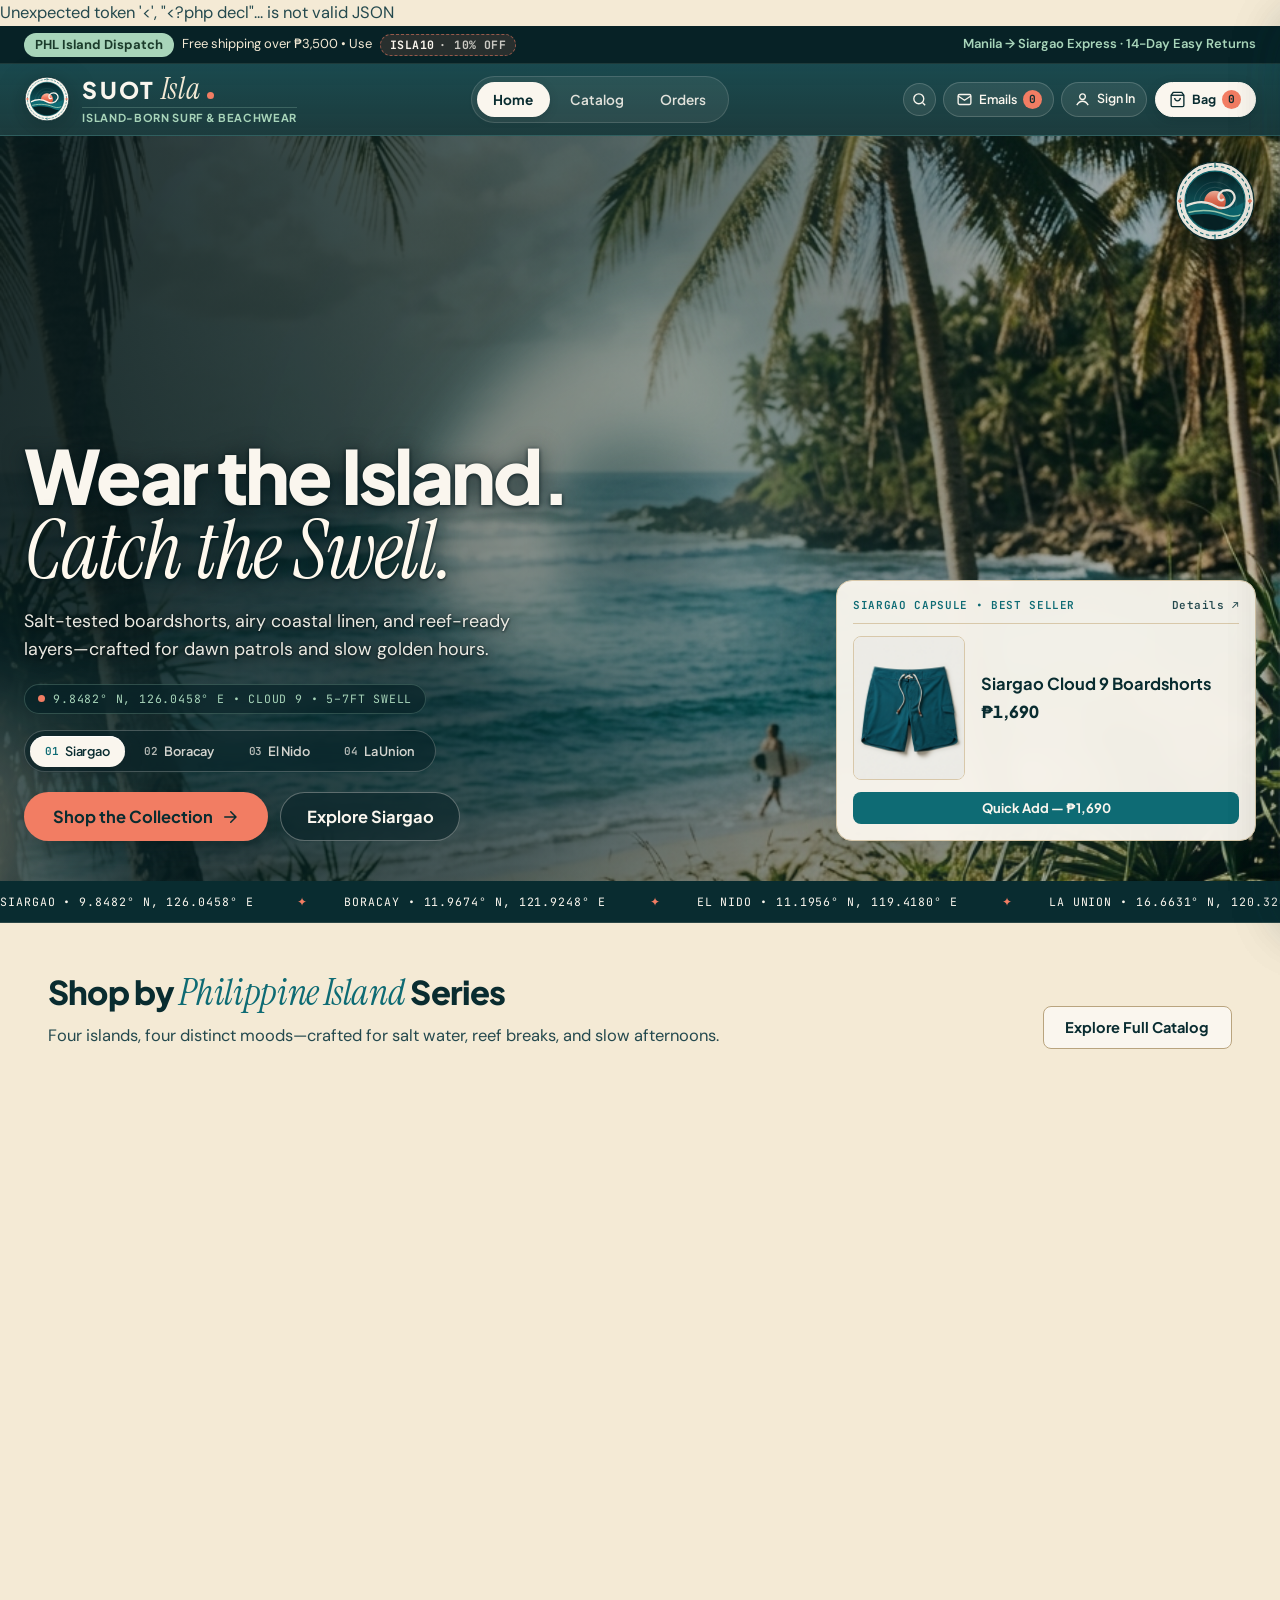
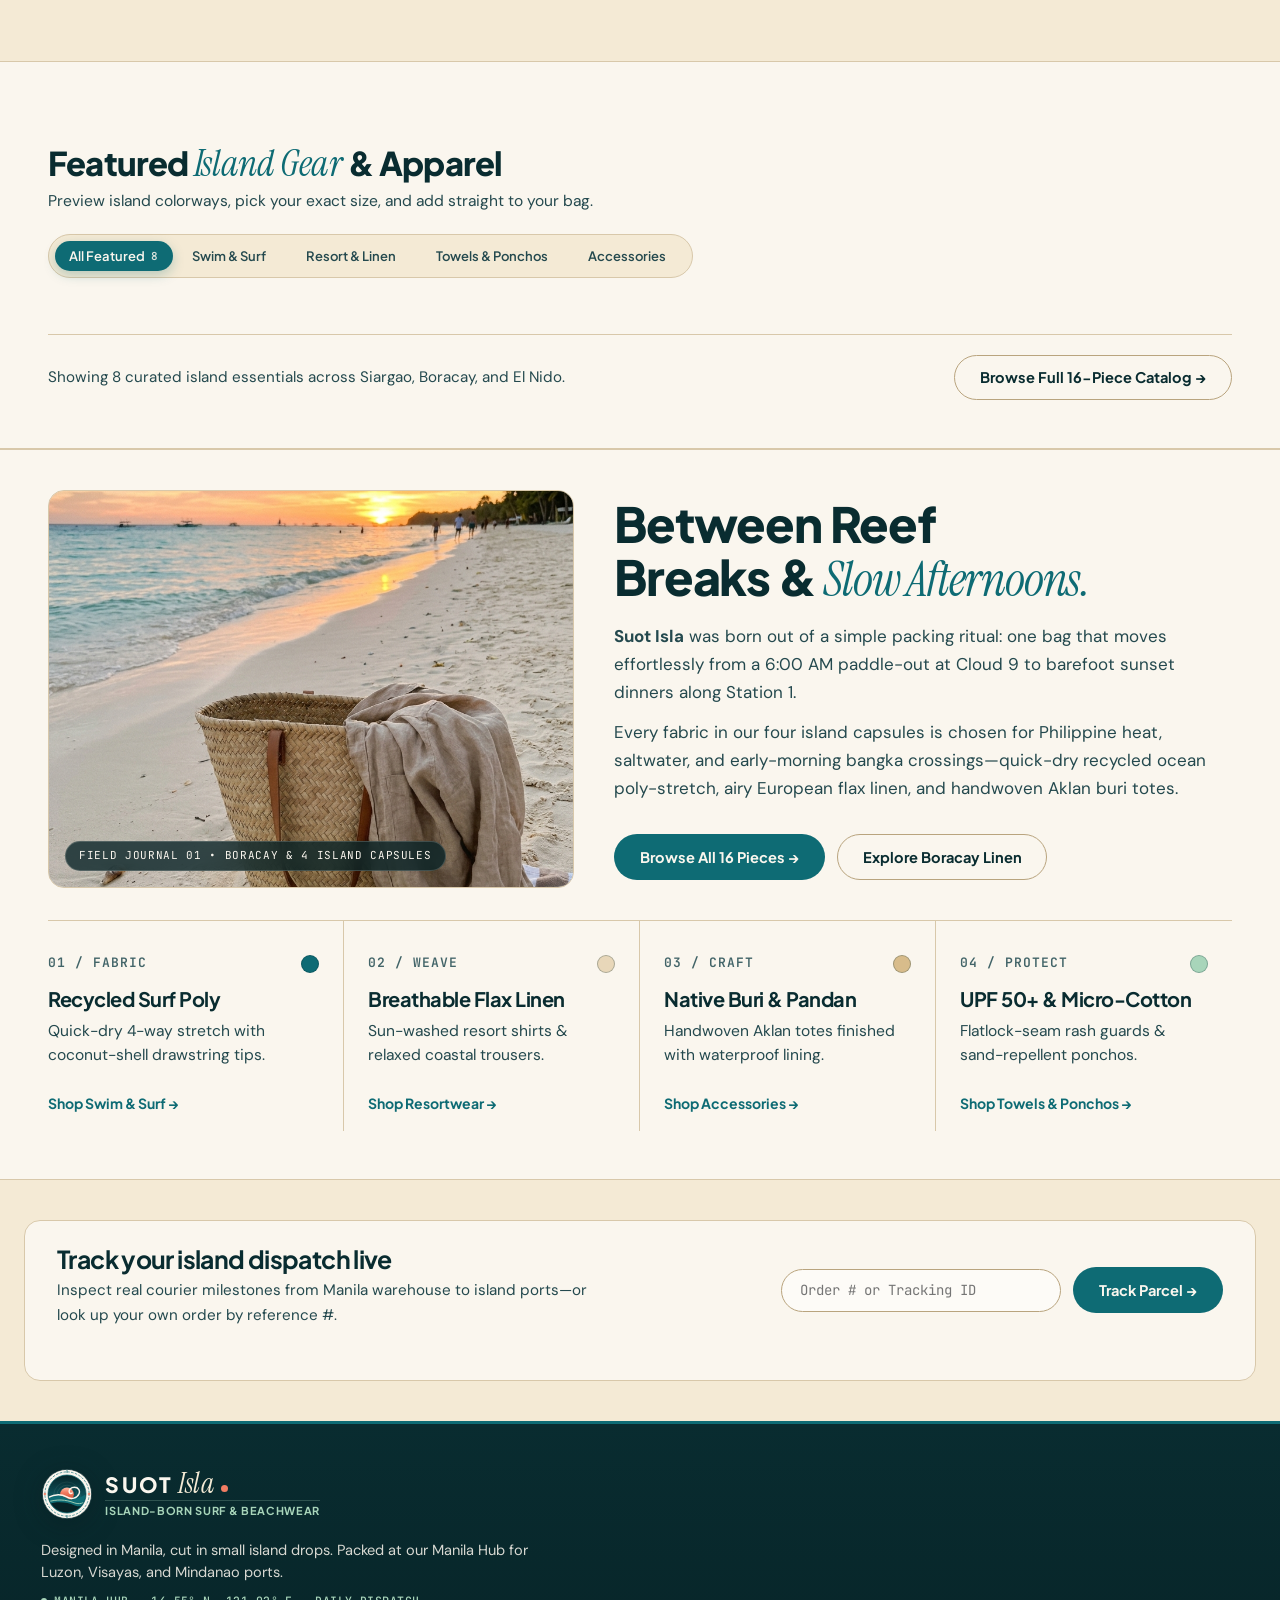
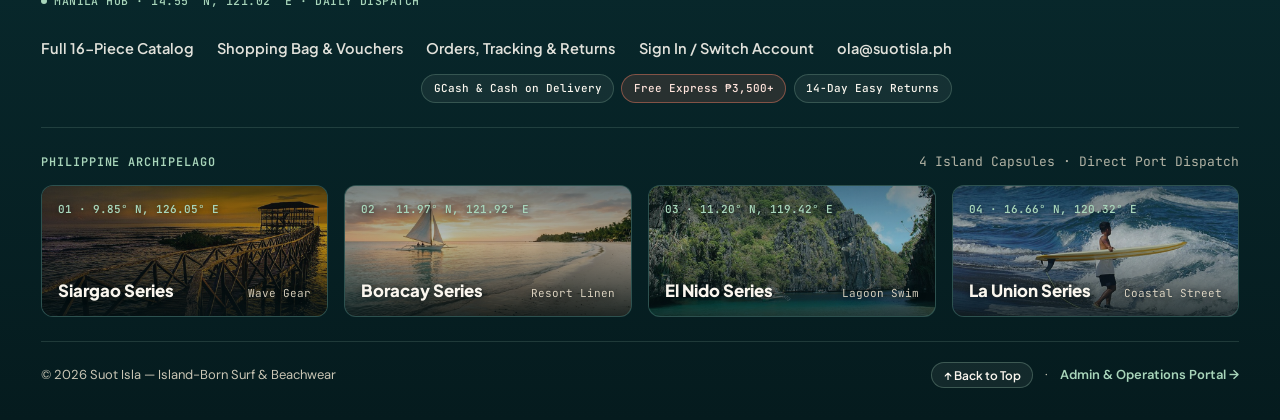
==== commit ea9cbdbc: "Merge branch 'main' of https://github.com/GITNIPAM/Suot-Isla" ====
--- a/index.html
+++ b/index.html
@@ -1,939 +1,902 @@
-<!DOCTYPE html>
-<html lang="en">
-<head>
-  <meta charset="UTF-8" />
-  <meta name="viewport" content="width=device-width, initial-scale=1.0" />
-  <title>Suot Isla — Island-Born Surf &amp; Beachwear</title>
-  <link rel="icon" type="image/svg+xml" href="assets/images/logo-stamp.svg?v=80" />
-  <link rel="stylesheet" href="assets/css/tokens.css?v=80" />
-  <link rel="stylesheet" href="assets/css/base.css?v=80" />
-  <link rel="stylesheet" href="assets/css/storefront.css?v=80" />
-</head>
-<body>
-  <div id="site-header-mount"></div>
-
-  <main>
-    <!-- Full-Bleed Immersive Editorial Hero -->
-    <section class="hero-immersive">
-      <img
-        src="assets/images/hero-surf.jpg"
-        alt="Twin-fin surfboard resting on warm Philippine sand beside coastal palms and teal waves"
-        class="hero-bg-photo"
-        id="hero-editorial-img"
-      />
-      <div class="hero-scrim" aria-hidden="true"></div>
-      <canvas id="hero-ocean-canvas" class="hero-ocean-canvas" aria-hidden="true"></canvas>
-      <img
-        src="assets/images/logo-stamp.svg?v=80"
-        alt="Suot Isla Stamp"
-        class="hero-stamp-corner"
-      />
-
-      <div class="container hero-immersive-inner">
-        <div class="hero-immersive-copy">
-          <h1>Wear the Island.<br /><span class="hero-serif-accent">Catch the Swell.</span></h1>
-          <p class="hero-immersive-lead">
-            Salt-tested boardshorts, airy coastal linen, and reef-ready layers—crafted for dawn patrols and slow golden hours.
-          </p>
-
-          <div class="hero-telemetry" id="hero-telemetry">
-            <span class="telemetry-dot"></span>
-            <span id="hero-photo-caption">9.8482° N, 126.0458° E • CLOUD 9 • 5–7FT SWELL</span>
-          </div>
-
-          <!-- Interactive Island Destination Segmented Dock -->
-          <div class="hero-island-switcher" role="tablist" aria-label="Preview Philippine Island Series">
-            <button type="button" class="hero-island-btn active" data-hero-island="Siargao"><span class="hero-island-num">01</span> Siargao</button>
-            <button type="button" class="hero-island-btn" data-hero-island="Boracay"><span class="hero-island-num">02</span> Boracay</button>
-            <button type="button" class="hero-island-btn" data-hero-island="El Nido"><span class="hero-island-num">03</span> El Nido</button>
-            <button type="button" class="hero-island-btn" data-hero-island="La Union"><span class="hero-island-num">04</span> La Union</button>
-          </div>
-
-          <div class="hero-actions">
-            <a href="catalog.html" class="btn hero-cta-primary btn-lg btn-magnetic">
-              <span>Shop the Collection</span>
-              <svg viewBox="0 0 24 24" fill="none" stroke="currentColor" aria-hidden="true">
-                <path d="M5 12h14M13 5l7 7-7 7" stroke-width="2" stroke-linecap="round" stroke-linejoin="round"/>
-              </svg>
-            </a>
-            <a href="catalog.html?series=Siargao" class="btn hero-btn-ghost btn-lg" id="hero-series-cta">
-              Explore Siargao
-            </a>
-          </div>
-        </div>
-
-        <!-- Floating Interactive Quick-Shop Capsule Card inside Hero -->
-        <aside class="hero-lookbook-card" id="hero-lookbook-card" aria-label="Featured Island Capsule Piece">
-          <div class="hero-lookbook-topbar">
-            <span class="hero-lookbook-meta" id="hero-cap-meta">SIARGAO CAPSULE • BEST SELLER</span>
-            <a href="product.html?id=siargao-cloud9-boardshorts&color=Lagoon+Teal" class="hero-lookbook-ext" id="hero-cap-details-link">Details ↗</a>
-          </div>
-
-          <div class="hero-lookbook-main">
-            <a href="product.html?id=siargao-cloud9-boardshorts&color=Lagoon+Teal" class="hero-lookbook-thumb" id="hero-cap-link">
-              <img src="assets/images/products/siargao-cloud9-boardshorts.jpg?v=80" alt="Siargao Cloud 9 Boardshorts" id="hero-cap-img" />
-            </a>
-            <div class="hero-lookbook-details">
-              <div class="hero-lookbook-title" id="hero-cap-title">Siargao Cloud 9 Boardshorts</div>
-              <div class="hero-lookbook-price-row">
-                <span class="hero-lookbook-price" id="hero-cap-price">₱1,690</span>
-              </div>
-              <div class="hero-cap-swatches" id="hero-cap-swatches"></div>
-              <div class="card-size-row" id="hero-cap-sizes" aria-label="Select size" style="margin-bottom:0;"></div>
-            </div>
-          </div>
-
-          <button type="button" class="btn btn-primary btn-sm btn-block" id="hero-cap-add" data-hero-prod="siargao-cloud9-boardshorts">
-            Quick Add — ₱1,690
-          </button>
-        </aside>
-      </div>
-    </section>
-
-    <!-- Coastal Surf-Town Ticker Strip -->
-    <div class="coastal-ticker" aria-label="Philippine Surf Town Coordinates">
-      <div class="coastal-ticker-track">
-        <span class="ticker-item">SIARGAO • 9.8482° N, 126.0458° E <span class="ticker-dot">✦</span></span>
-        <span class="ticker-item">BORACAY • 11.9674° N, 121.9248° E <span class="ticker-dot">✦</span></span>
-        <span class="ticker-item">EL NIDO • 11.1956° N, 119.4180° E <span class="ticker-dot">✦</span></span>
-        <span class="ticker-item">LA UNION • 16.6631° N, 120.3208° E <span class="ticker-dot">✦</span></span>
-        <span class="ticker-item">SUOT ISLA • ISLAND WEAR <span class="ticker-dot">✦</span></span>
-        <span class="ticker-item">SIARGAO • 9.8482° N, 126.0458° E <span class="ticker-dot">✦</span></span>
-        <span class="ticker-item">BORACAY • 11.9674° N, 121.9248° E <span class="ticker-dot">✦</span></span>
-        <span class="ticker-item">EL NIDO • 11.1956° N, 119.4180° E <span class="ticker-dot">✦</span></span>
-        <span class="ticker-item">LA UNION • 16.6631° N, 120.3208° E <span class="ticker-dot">✦</span></span>
-        <span class="ticker-item">SUOT ISLA • ISLAND WEAR <span class="ticker-dot">✦</span></span>
-      </div>
-    </div>
-
-    <!-- 4 Island Collections Section -->
-    <section class="section-block">
-      <div class="container">
-        <div class="section-head">
-          <div>
-            <h2>Shop by <span class="section-serif">Philippine Island</span> Series</h2>
-            <p>Four islands, four distinct moods—crafted for salt water, reef breaks, and slow afternoons.</p>
-          </div>
-          <a href="catalog.html" class="btn btn-outline">Explore Full Catalog</a>
-        </div>
-
-        <div class="series-accordion" id="home-series-grid"></div>
-      </div>
-    </section>
-
-    <!-- Featured Gear across All 4 Series -->
-    <section class="section-block-alt">
-      <div class="container">
-        <div class="featured-head">
-          <div>
-            <h2>Featured <span class="section-serif">Island Gear</span> &amp; Apparel</h2>
-            <p>Preview island colorways, pick your exact size, and add straight to your bag.</p>
-          </div>
-          <div class="featured-filter-dock" id="home-category-tabs" role="tablist" aria-label="Filter Featured Categories">
-            <button type="button" class="featured-filter-btn active" data-home-cat="all" role="tab" aria-selected="true">
-              <span>All Featured</span>
-              <span class="featured-filter-count" data-cat-count="all">8</span>
-            </button>
-            <button type="button" class="featured-filter-btn" data-home-cat="Swim & Surf" role="tab" aria-selected="false">
-              <span>Swim &amp; Surf</span>
-              <span class="featured-filter-count" data-cat-count="Swim & Surf"></span>
-            </button>
-            <button type="button" class="featured-filter-btn" data-home-cat="Resort & Loungewear" role="tab" aria-selected="false">
-              <span>Resort &amp; Linen</span>
-              <span class="featured-filter-count" data-cat-count="Resort & Loungewear"></span>
-            </button>
-            <button type="button" class="featured-filter-btn" data-home-cat="Beach Towels & Ponchos" role="tab" aria-selected="false">
-              <span>Towels &amp; Ponchos</span>
-              <span class="featured-filter-count" data-cat-count="Beach Towels & Ponchos"></span>
-            </button>
-            <button type="button" class="featured-filter-btn" data-home-cat="Island Accessories" role="tab" aria-selected="false">
-              <span>Accessories</span>
-              <span class="featured-filter-count" data-cat-count="Island Accessories"></span>
-            </button>
-          </div>
-        </div>
-
-        <div class="product-grid" id="home-featured-grid"></div>
-
-        <div class="featured-footer-cta">
-          <p id="featured-showing-note">Showing 8 curated island essentials across Siargao, Boracay, and El Nido.</p>
-          <a href="catalog.html" class="btn btn-outline btn-pill">Browse Full 16-Piece Catalog →</a>
-        </div>
-      </div>
-    </section>
-
-    <!-- Unified Editorial Lookbook & Coastal Craft Spread -->
-    <section class="craft-editorial-section">
-      <div class="container">
-        <div class="journal-unified-grid" data-reveal>
-          <div class="journal-photo-frame">
-            <img
-              src="assets/images/series-boracay.jpg?v=80"
-              alt="Breezy sand-toned linen resortwear and woven buri tote on Boracay White Beach at golden hour"
-              loading="lazy"
-            />
-            <span class="journal-caption">FIELD JOURNAL 01 • BORACAY &amp; 4 ISLAND CAPSULES</span>
-          </div>
-
-          <div class="journal-copy">
-            <h2>Between Reef Breaks &amp; <span class="craft-serif">Slow Afternoons.</span></h2>
-            <p>
-              <strong>Suot Isla</strong> was born out of a simple packing ritual: one bag that moves effortlessly from a 6:00 AM paddle-out at Cloud 9 to barefoot sunset dinners along Station 1.
-            </p>
-            <p>
-              Every fabric in our four island capsules is chosen for Philippine heat, saltwater, and early-morning bangka crossings—quick-dry recycled ocean poly-stretch, airy European flax linen, and handwoven Aklan buri totes.
-            </p>
-            <div class="journal-actions">
-              <a href="catalog.html" class="btn btn-primary btn-pill">Browse All 16 Pieces →</a>
-              <a href="catalog.html?series=Boracay" class="btn btn-outline btn-pill">Explore Boracay Linen</a>
-            </div>
-          </div>
-        </div>
-
-        <div class="craft-materials-row">
-          <a href="catalog.html?category=Swim+%26+Surf" class="craft-material-col" data-reveal data-reveal-delay="0">
-            <div class="craft-material-top">
-              <span class="craft-material-num">01 / FABRIC</span>
-              <span class="craft-swatch-dot" style="background-color:#0E6B74;"></span>
-            </div>
-            <h3>Recycled Surf Poly</h3>
-            <p>Quick-dry 4-way stretch with coconut-shell drawstring tips.</p>
-            <span class="craft-material-link">Shop Swim &amp; Surf →</span>
-          </a>
-
-          <a href="catalog.html?category=Resort+%26+Loungewear" class="craft-material-col" data-reveal data-reveal-delay="60">
-            <div class="craft-material-top">
-              <span class="craft-material-num">02 / WEAVE</span>
-              <span class="craft-swatch-dot" style="background-color:#E8D7B9;"></span>
-            </div>
-            <h3>Breathable Flax Linen</h3>
-            <p>Sun-washed resort shirts &amp; relaxed coastal trousers.</p>
-            <span class="craft-material-link">Shop Resortwear →</span>
-          </a>
-
-          <a href="catalog.html?category=Island+Accessories" class="craft-material-col" data-reveal data-reveal-delay="120">
-            <div class="craft-material-top">
-              <span class="craft-material-num">03 / CRAFT</span>
-              <span class="craft-swatch-dot" style="background-color:#D8BC8B;"></span>
-            </div>
-            <h3>Native Buri &amp; Pandan</h3>
-            <p>Handwoven Aklan totes finished with waterproof lining.</p>
-            <span class="craft-material-link">Shop Accessories →</span>
-          </a>
-
-          <a href="catalog.html?category=Beach+Towels+%26+Ponchos" class="craft-material-col" data-reveal data-reveal-delay="180">
-            <div class="craft-material-top">
-              <span class="craft-material-num">04 / PROTECT</span>
-              <span class="craft-swatch-dot" style="background-color:#A8D5BA;"></span>
-            </div>
-            <h3>UPF 50+ &amp; Micro-Cotton</h3>
-            <p>Flatlock-seam rash guards &amp; sand-repellent ponchos.</p>
-            <span class="craft-material-link">Shop Towels &amp; Ponchos →</span>
-          </a>
-        </div>
-      </div>
-    </section>
-
-    <!-- Interactive Island Dispatch & Parcel Tracker Band -->
-    <section class="order-track-band" aria-label="Track Your Island Order">
-      <div class="container order-track-inner" data-reveal>
-        <div class="order-track-top">
-          <div class="order-track-copy">
-            <h3>Track your island dispatch live</h3>
-            <p>Inspect real courier milestones from Manila warehouse to island ports—or look up your own order by reference #.</p>
-            <div class="order-track-chips" id="home-track-chips"></div>
-          </div>
-
-          <form class="order-track-form" id="home-order-track-form" action="account.html" method="GET">
-            <input
-              type="text"
-              name="order"
-              id="home-order-track-input"
-              class="order-track-input"
-              value=""
-              placeholder="Order # or Tracking ID"
-              aria-label="Order Number or Tracking ID"
-            />
-            <button type="submit" class="btn btn-primary btn-pill">Track Parcel →</button>
-          </form>
-        </div>
-
-        <div id="home-order-track-result" aria-live="polite"></div>
-      </div>
-    </section>
-  </main>
-
-  <div id="site-footer-mount"></div>
-
-  <script src="assets/js/data.js?v=80"></script>
-  <script src="assets/js/store.js?v=80"></script>
-  <script src="assets/js/components.js?v=80"></script>
-  <script src="assets/js/ocean-overdrive.js?v=80"></script>
-  <script>
-    document.addEventListener("DOMContentLoaded", () => {
-      const seriesGrid = document.getElementById("home-series-grid");
-      const featuredGrid = document.getElementById("home-featured-grid");
-
-      // Interactive Hero Island Lookbook Switcher + Live Capsule Quick-Shop Card
-      const heroScenes = {
-        Siargao: {
-          img: "assets/images/hero-surf.jpg",
-          pos: "center 12%",
-          caption: "9.8482° N, 126.0458° E • CLOUD 9 • 5–7FT SWELL",
-          cta: "Explore Siargao",
-          href: "catalog.html?series=Siargao",
-          productId: "siargao-cloud9-boardshorts",
-          capMeta: "SIARGAO CAPSULE • BEST SELLER"
-        },
-        Boracay: {
-          img: "assets/images/hero-boracay.jpg",
-          pos: "center 50%",
-          caption: "11.9674° N, 121.9248° E • WHITE BEACH • GOLDEN HOUR",
-          cta: "Explore Boracay",
-          href: "catalog.html?series=Boracay",
-          productId: "boracay-golden-hour-linen-polo",
-          capMeta: "BORACAY CAPSULE • RESORT LINEN"
-        },
-        "El Nido": {
-          img: "assets/images/hero-elnido.jpg",
-          pos: "center 52%",
-          caption: "11.1956° N, 119.4180° E • BIG LAGOON • GLASSY WATER",
-          cta: "Explore El Nido",
-          href: "catalog.html?series=El+Nido",
-          productId: "elnido-reef-safe-rash-guard",
-          capMeta: "EL NIDO CAPSULE • UPF 50+"
-        },
-        "La Union": {
-          img: "assets/images/hero-launion.jpg",
-          pos: "center 54%",
-          caption: "16.6631° N, 120.3208° E • SAN JUAN • NORTH SWELL",
-          cta: "Explore La Union",
-          href: "catalog.html?series=La+Union",
-          productId: "launion-salt-washed-oversized-tee",
-          capMeta: "LA UNION CAPSULE • BEST SELLER"
-        }
-      };
-
-      const heroImgEl = document.getElementById("hero-editorial-img");
-      const heroCapEl = document.getElementById("hero-photo-caption");
-      const heroSeriesCta = document.getElementById("hero-series-cta");
-      const capLinkEl = document.getElementById("hero-cap-link");
-      const capDetailsLinkEl = document.getElementById("hero-cap-details-link");
-      const capImgEl = document.getElementById("hero-cap-img");
-      const capMetaEl = document.getElementById("hero-cap-meta");
-      const capTitleEl = document.getElementById("hero-cap-title");
-      const capPriceEl = document.getElementById("hero-cap-price");
-      const capSizesEl = document.getElementById("hero-cap-sizes");
-      const capSwatchesEl = document.getElementById("hero-cap-swatches");
-      const capAddBtn = document.getElementById("hero-cap-add");
-
-      let heroCapColor = "Lagoon Teal";
-      let heroCapSize = "28";
-
-      let activeHeroProdId = "siargao-cloud9-boardshorts";
-      let activeHeroMetaText = "SIARGAO CAPSULE • BEST SELLER";
-
-      function renderHeroCapsule(productId, metaText) {
-        const prod = window.SuotStore.getProductById(productId);
-        if (!prod) return;
-        activeHeroProdId = prod.id;
-        activeHeroMetaText = metaText;
-        if (!prod.colors.includes(heroCapColor)) heroCapColor = prod.colors[0];
-        if (!prod.sizes.includes(heroCapSize)) heroCapSize = prod.sizes[0];
-
-        const detailUrl = `product.html?id=${encodeURIComponent(prod.id)}&color=${encodeURIComponent(heroCapColor)}`;
-        capLinkEl.href = detailUrl;
-        capDetailsLinkEl.href = detailUrl;
-        capImgEl.src =
-          window.SuotStore.getProductImageForColor(prod, heroCapColor) ||
-          prod.image ||
-          "assets/images/products/siargao-cloud9-boardshorts.jpg?v=80";
-        capImgEl.alt = `${prod.name} in ${heroCapColor}`;
-        capMetaEl.textContent = metaText;
-        capTitleEl.textContent = prod.name;
-        capPriceEl.textContent = window.SuotStore.formatPrice(prod.price);
-        capAddBtn.setAttribute("data-hero-prod", prod.id);
-
-        const avail = Math.max(0, parseInt(prod.stock, 10) || 0);
-        const inBag = window.SuotStore.getCartQtyForProduct(prod.id);
-        const rem = Math.max(0, avail - inBag);
-        if (avail <= 0) {
-          capAddBtn.disabled = true;
-          capAddBtn.textContent = "Sold Out — View Similar";
-        } else if (rem <= 0) {
-          capAddBtn.disabled = true;
-          capAddBtn.textContent = `Max in Bag (${avail}) — Edit Bag`;
-        } else {
-          capAddBtn.disabled = false;
-          capAddBtn.textContent = `Quick Add · ${heroCapSize} — ${window.SuotStore.formatPrice(prod.price)}`;
-        }
-
-        capSizesEl.innerHTML = prod.sizes
-          .slice(0, 4)
-          .map(
-            (sz) => `
-            <button
-              type="button"
-              class="card-size-pill ${sz === heroCapSize ? "active" : ""}"
-              data-hero-size="${sz}"
-            >${sz}</button>
-          `
-          )
-          .join("");
-
-        capSizesEl.querySelectorAll("[data-hero-size]").forEach((szBtn) => {
-          szBtn.addEventListener("click", () => {
-            heroCapSize = szBtn.getAttribute("data-hero-size");
-            renderHeroCapsule(prod.id, metaText);
-          });
-        });
-
-        capSwatchesEl.innerHTML = `
-          ${prod.colors
-            .map(
-              (c) => `
-              <button
-                type="button"
-                class="color-swatch ${c === heroCapColor ? "active" : ""}"
-                style="background-color:${window.SuotStore.getColorHex(c)};width:16px;height:16px;"
-                title="${c}"
-                data-hero-swatch="${c}"
-              ></button>
-            `
-            )
-            .join("")}
-          <span class="hero-cap-color-label">${heroCapColor}</span>
-        `;
-
-        capSwatchesEl.querySelectorAll("[data-hero-swatch]").forEach((sw) => {
-          sw.addEventListener("click", () => {
-            heroCapColor = sw.getAttribute("data-hero-swatch");
-            renderHeroCapsule(prod.id, metaText);
-          });
-        });
-      }
-
-      renderHeroCapsule("siargao-cloud9-boardshorts", "SIARGAO CAPSULE • BEST SELLER");
-
-      document.querySelectorAll("[data-hero-island]").forEach((btn) => {
-        btn.addEventListener("click", () => {
-          const key = btn.getAttribute("data-hero-island");
-          const scene = heroScenes[key];
-          if (!scene) return;
-          const prod = window.SuotStore.getProductById(scene.productId);
-          if (prod) {
-            heroCapColor = prod.colors[0];
-            heroCapSize = prod.sizes[0];
-          }
-          window.suotTransition(() => {
-            document.querySelectorAll("[data-hero-island]").forEach((b) => b.classList.remove("active"));
-            btn.classList.add("active");
-            heroImgEl.src = window.SuotStore.withAssetVersion(scene.img);
-            heroImgEl.style.setProperty("--hero-obj-pos", scene.pos);
-            heroCapEl.textContent = scene.caption;
-            heroSeriesCta.textContent = scene.cta;
-            heroSeriesCta.href = scene.href;
-            renderHeroCapsule(scene.productId, scene.capMeta);
-          });
-        });
-      });
-
-      capAddBtn.addEventListener("click", () => {
-        const pid = capAddBtn.getAttribute("data-hero-prod");
-        const prod = window.SuotStore.getProductById(pid);
-        if (prod) {
-          const chosenSize = heroCapSize || prod.sizes[0];
-          const chosenColor = heroCapColor || prod.colors[0];
-          suppressHomeStateRender = true;
-          const res = window.SuotStore.addToCart(prod.id, chosenSize, chosenColor, 1);
-          if (!res || !res.ok) {
-            suppressHomeStateRender = false;
-            const firstAlt = res && res.alternatives && res.alternatives[0];
-            window.SuotUI.toast(
-              (res && res.message) || `${prod.name} has reached its available stock limit.`,
-              "Stock Unavailable",
-              firstAlt
-                ? {
-                    actionLabel: `View ${firstAlt.name.split(" ").slice(0, 2).join(" ")}`,
-                    onAction: () => window.SuotUI.navigateTo(`product.html?id=${encodeURIComponent(firstAlt.id)}`)
-                  }
-                : {}
-            );
-            renderHeroCapsule(activeHeroProdId, activeHeroMetaText);
-            return;
-          }
-          window.SuotUI.flashButtonAdded(capAddBtn, "✓ Added to Bag");
-          window.SuotUI.animateCartBadge();
-          window.SuotUI.toast(
-            `Added ${prod.name} (${chosenSize}, ${chosenColor}) to your Island Bag!`,
-            "Added to Bag"
-          );
-          setTimeout(() => {
-            suppressHomeStateRender = false;
-            renderHeroCapsule(activeHeroProdId, activeHeroMetaText);
-            renderFeaturedCards();
-          }, 1150);
-        }
-      });
-
-      // Render Interactive Expanding Editorial Accordion for the 4 Island Series
-      const allProducts = window.SuotStore.getProducts();
-      seriesGrid.innerHTML = window.SUOT_ISLA_DATA.islandSeries
-        .map((s, idx) => {
-          const seriesItems = allProducts.filter((p) => p.series === s.id && p.image).slice(0, 2);
-          return `
-            <article class="series-panel ${idx === 0 ? "is-active" : ""}" data-series-panel="${s.id}">
-              <img src="${window.SuotStore.withAssetVersion(s.image)}" alt="${s.name} — ${s.subtitle}" class="series-panel-img" loading="lazy" />
-              <div class="series-panel-scrim"></div>
-
-              <div class="series-panel-top">
-                <span class="series-panel-index">0${idx + 1} / ${s.id.toUpperCase()}</span>
-                <span class="series-panel-coords">${s.coords}</span>
-              </div>
-
-              <div class="series-panel-body">
-                <h3>${s.name}</h3>
-                <p class="series-panel-subtitle">${s.subtitle}</p>
-
-                <div class="series-panel-details">
-                  <p class="series-panel-desc">${s.description}</p>
-                  <div class="series-panel-footer">
-                    <a href="catalog.html?series=${encodeURIComponent(s.id)}" class="btn btn-coral btn-sm">
-                      Explore ${s.id} →
-                    </a>
-                    ${
-                      seriesItems.length
-                        ? `<div class="series-mini-gear">
-                            ${seriesItems
-                              .map(
-                                (item) => `
-                                <a href="product.html?id=${encodeURIComponent(item.id)}" class="series-mini-item">
-                                  <img src="${window.SuotStore.getProductImageForColor(item, item.colors && item.colors[0])}" alt="${item.name}" />
-                                  <span>${window.SuotStore.formatPrice(item.price)}</span>
-                                </a>
-                              `
-                              )
-                              .join("")}
-                          </div>`
-                        : ""
-                    }
-                  </div>
-                </div>
-              </div>
-            </article>
-          `;
-        })
-        .join("");
-
-      seriesGrid.querySelectorAll("[data-series-panel]").forEach((panel) => {
-        const activate = () => {
-          seriesGrid.querySelectorAll("[data-series-panel]").forEach((p) => p.classList.remove("is-active"));
-          panel.classList.add("is-active");
-        };
-        panel.addEventListener("mouseenter", activate);
-        panel.addEventListener("click", (e) => {
-          if (e.target.closest("a")) return;
-          activate();
-        });
-      });
-
-      // Render Featured Products across all 4 Island Series (2 pieces per island)
-      const defaultFeatured = [
-        allProducts[0],
-        allProducts[1],
-        allProducts[4],
-        allProducts[5],
-        allProducts[8],
-        allProducts[11],
-        allProducts[12],
-        allProducts[13]
-      ].filter(Boolean);
-
-      let activeHomeCategory = "all";
-
-      document.querySelectorAll("[data-cat-count]").forEach((badge) => {
-        const cat = badge.getAttribute("data-cat-count");
-        const count = cat === "all" ? defaultFeatured.length : allProducts.filter((p) => p.category === cat).length;
-        badge.textContent = `(${count})`;
-      });
-
-      function renderFeaturedCards() {
-        const list =
-          activeHomeCategory === "all"
-            ? defaultFeatured
-            : allProducts.filter((p) => p.category === activeHomeCategory);
-
-        const showingNote = document.getElementById("featured-showing-note");
-        if (showingNote) {
-          showingNote.textContent =
-            activeHomeCategory === "all"
-              ? `Showing ${list.length} featured island essentials across Siargao, Boracay, El Nido, and La Union.`
-              : `Showing ${list.length} pieces in ${activeHomeCategory} across all 4 islands.`;
-        }
-
-        featuredGrid.innerHTML = list
-          .map((p) => {
-            const activeColor = p._selectedColor || p.colors[0];
-            const activeSize = p._selectedSize || p.sizes[0];
-            const avail = Math.max(0, parseInt(p.stock, 10) || 0);
-            const inBag = window.SuotStore.getCartQtyForProduct(p.id);
-            const rem = Math.max(0, avail - inBag);
-            const isOutOfStock = avail <= 0;
-            const isLowStock = avail > 0 && avail <= 5;
-            const statusText = isOutOfStock ? "Sold Out" : isLowStock ? `Only ${avail} left` : p.badge || "";
-
-            return `
-              <article class="product-card" data-product-card="${p.id}">
-                <a href="product.html?id=${encodeURIComponent(p.id)}&color=${encodeURIComponent(activeColor)}" class="product-thumb-wrap">
-                  <div class="product-thumb-badges">
-                    <span class="thumb-series-pill">${p.series}</span>
-                    ${
-                      statusText
-                        ? `<span class="thumb-status-pill ${isOutOfStock || isLowStock ? "is-low-stock" : ""}">${statusText}</span>`
-                        : ""
-                    }
-                  </div>
-                  <div class="product-svg-stage" id="thumb-${p.id}">
-                    ${window.SuotStore.renderProductVisual(p, activeColor)}
-                  </div>
-                  <span class="thumb-quickview-pill">View Details →</span>
-                </a>
-
-                <div class="product-body">
-                  <div class="product-meta-header">
-                    <a href="product.html?id=${encodeURIComponent(p.id)}&color=${encodeURIComponent(activeColor)}" class="product-title-link">
-                      <h3>${p.name}</h3>
-                    </a>
-                    <div class="product-price">${window.SuotStore.formatPrice(p.price)}</div>
-                  </div>
-
-                  <div class="swatch-row" aria-label="Color Variants">
-                    ${p.colors
-                      .map(
-                        (c) => `
-                        <button
-                          type="button"
-                          class="color-swatch ${c === activeColor ? "active" : ""}"
-                          style="background-color:${window.SuotStore.getColorHex(c)};"
-                          title="${c}"
-                          data-swatch-prod="${p.id}"
-                          data-swatch-color="${c}"
-                        ></button>
-                      `
-                      )
-                      .join("")}
-                    <span style="font-size:var(--text-xs);color:var(--text-muted);margin-left:2px;">${activeColor}</span>
-                  </div>
-
-                  <div class="card-size-row" aria-label="Quick Size Selection">
-                    ${p.sizes
-                      .map(
-                        (sz) => `
-                        <button
-                          type="button"
-                          class="card-size-pill ${sz === activeSize ? "active" : ""}"
-                          data-size-prod="${p.id}"
-                          data-size-val="${sz}"
-                        >${sz}</button>
-                      `
-                      )
-                      .join("")}
-                  </div>
-
-                  <button
-                    type="button"
-                    class="btn-minimal-add"
-                    data-quick-add="${p.id}"
-                    ${isOutOfStock || rem <= 0 ? "disabled" : ""}
-                  >
-                    ${isOutOfStock ? "Sold Out" : rem <= 0 ? `Max in Bag (${avail})` : `Add to Bag · ${activeSize}`}
-                  </button>
-                </div>
-              </article>
-            `;
-          })
-          .join("");
-
-        featuredGrid.querySelectorAll("[data-swatch-prod]").forEach((btn) => {
-          btn.addEventListener("click", () => {
-            const pid = btn.getAttribute("data-swatch-prod");
-            const color = btn.getAttribute("data-swatch-color");
-            const prod = allProducts.find((item) => item.id === pid);
-            if (prod) {
-              prod._selectedColor = color;
-              renderFeaturedCards();
-            }
-          });
-        });
-
-        featuredGrid.querySelectorAll("[data-size-prod]").forEach((btn) => {
-          btn.addEventListener("click", () => {
-            const pid = btn.getAttribute("data-size-prod");
-            const sz = btn.getAttribute("data-size-val");
-            const prod = allProducts.find((item) => item.id === pid);
-            if (prod) {
-              prod._selectedSize = sz;
-              renderFeaturedCards();
-            }
-          });
-        });
-
-        featuredGrid.querySelectorAll("[data-quick-add]").forEach((btn) => {
-          btn.addEventListener("click", () => {
-            const pid = btn.getAttribute("data-quick-add");
-            const prod = allProducts.find((item) => item.id === pid);
-            if (prod) {
-              const color = prod._selectedColor || prod.colors[0];
-              const size = prod._selectedSize || prod.sizes[0];
-              suppressHomeStateRender = true;
-              const res = window.SuotStore.addToCart(prod.id, size, color, 1);
-              if (!res || !res.ok) {
-                suppressHomeStateRender = false;
-                const firstAlt = res && res.alternatives && res.alternatives[0];
-                window.SuotUI.toast(
-                  (res && res.message) || `${prod.name} has no remaining stock available.`,
-                  "Stock Unavailable",
-                  firstAlt
-                    ? {
-                        actionLabel: `View ${firstAlt.name.split(" ").slice(0, 2).join(" ")}`,
-                        onAction: () => window.SuotUI.navigateTo(`product.html?id=${encodeURIComponent(firstAlt.id)}`)
-                      }
-                    : {}
-                );
-                renderFeaturedCards();
-                return;
-              }
-              window.SuotUI.flashButtonAdded(btn, `✓ Added · ${size}`);
-              window.SuotUI.animateCartBadge();
-              window.SuotUI.toast(`Added ${prod.name} (${size}, ${color}) to your Island Bag!`, "Added to Bag");
-              setTimeout(() => {
-                suppressHomeStateRender = false;
-                renderHeroCapsule(activeHeroProdId, activeHeroMetaText);
-                renderFeaturedCards();
-              }, 1150);
-            }
-          });
-        });
-      }
-
-      document.querySelectorAll("[data-home-cat]").forEach((tab) => {
-        tab.addEventListener("click", () => {
-          activeHomeCategory = tab.getAttribute("data-home-cat");
-          window.suotTransition(() => {
-            document.querySelectorAll("[data-home-cat]").forEach((t) => {
-              const isSelected = t === tab;
-              t.classList.toggle("active", isSelected);
-              t.setAttribute("aria-selected", isSelected ? "true" : "false");
-            });
-            renderFeaturedCards();
-          });
-        });
-      });
-
-      const trackForm = document.getElementById("home-order-track-form");
-      const trackInput = document.getElementById("home-order-track-input");
-      const trackResultEl = document.getElementById("home-order-track-result");
-
-      function renderLiveParcelTracker(queryRaw) {
-        if (!trackResultEl) return;
-        const query = (queryRaw || "").trim().toUpperCase();
-        if (!query) {
-          trackResultEl.innerHTML = "";
-          return;
-        }
-        const userOrders = window.SuotStore.getOrdersForCurrentUser();
-        const found = userOrders.find(
-          (o) =>
-            (o.orderNumber && o.orderNumber.toUpperCase() === query) ||
-            (o.trackingNumber && o.trackingNumber.toUpperCase() === query)
-        );
-
-        if (!found) {
-          trackResultEl.innerHTML = `
-            <div class="live-track-card">
-              <div class="live-track-head">
-                <div class="live-track-id-group">
-                  <strong class="live-track-order-num">No match for "${query}"</strong>
-                  <span class="pill pill-sand">Scoped to Active Account</span>
-                </div>
-                <button type="button" class="live-track-close" id="home-track-close-btn">✕ Hide</button>
-              </div>
-              <p style="margin:0;font-size:0.875rem;color:var(--text-secondary);">
-                Only orders belonging to your signed-in account appear here. Select one of the sample orders above or open your <a href="account.html">Orders Dashboard</a>.
-              </p>
-            </div>
-          `;
-        } else {
-          const stages = [
-            { title: "Order Placed", sub: found.placedAt || "Verified in Portal" },
-            { title: "Packed in Manila", sub: "Quality & Fold Check" },
-            { title: "Island Express", sub: found.courierName || "Awaiting Courier" },
-            { title: "Delivered", sub: found.status === "Delivered" ? "Signed at Doorstep" : "Est. 2–5 Days" }
-          ];
-          const statusRank = { Pending: 0, Confirmed: 1, Packed: 1, "Out for Delivery": 2, Delivered: 3, Cancelled: -1 };
-          const rank = statusRank[found.status] !== undefined ? statusRank[found.status] : 0;
-          const statusPillCls =
-            found.status === "Delivered"
-              ? "pill-delivery"
-              : found.status === "Cancelled"
-                ? "pill-coral-soft"
-                : "pill-lagoon";
-
-          trackResultEl.innerHTML = `
-            <div class="live-track-card">
-              <div class="live-track-head">
-                <div class="live-track-id-group">
-                  <strong class="live-track-order-num">#${found.orderNumber}</strong>
-                  <span class="pill ${statusPillCls}">${found.status}</span>
-                  <span class="mono" style="color:var(--text-muted);">Tracking: ${found.trackingNumber || "Pending"}</span>
-                </div>
-                <div style="display:flex;align-items:center;gap:0.65rem;flex-wrap:wrap;">
-                  <span class="live-track-route"><strong>Route:</strong> Manila Hub → ${found.shippingAddress}</span>
-                  <button type="button" class="live-track-close" id="home-track-close-btn">✕ Hide</button>
-                </div>
-              </div>
-
-              <div class="live-track-steps" aria-label="Shipment Milestones">
-                ${stages
-                  .map((st, idx) => {
-                    const cls = rank < 0 ? "" : idx < rank ? "is-done" : idx === rank ? "is-current" : "";
-                    const mark = rank < 0 ? "—" : idx < rank ? "✓ Done" : idx === rank ? "● Live" : `0${idx + 1}`;
-                    return `
-                      <div class="live-track-step ${cls}">
-                        <span class="live-track-step-num">${mark}</span>
-                        <span class="live-track-step-title">${st.title}</span>
-                        <span class="live-track-step-sub">${st.sub}</span>
-                      </div>
-                    `;
-                  })
-                  .join("")}
-              </div>
-
-              <div class="live-track-foot">
-                <div class="live-track-items">
-                  ${(found.items || [])
-                    .map((it) => {
-                      const prod = window.SuotStore.getProductById(it.productId);
-                      return `
-                        <div class="live-track-item-chip">
-                          <div class="live-track-item-thumb">
-                            ${prod ? window.SuotStore.renderProductVisual(prod, it.color) : ""}
-                          </div>
-                          <div>
-                            <div style="font-weight:700;">${it.qty}× ${it.name}</div>
-                            <div style="font-size:0.72rem;color:var(--text-muted);display:flex;align-items:center;gap:4px;">
-                              <span>${it.size} ·</span>
-                              <span class="inline-color-dot" style="background-color:${window.SuotStore.getColorHex(it.color)};"></span>
-                              <span>${it.color}</span>
-                            </div>
-                          </div>
-                        </div>
-                      `;
-                    })
-                    .join("")}
-                </div>
-
-                <div style="display:flex;align-items:center;gap:0.85rem;flex-wrap:wrap;">
-                  <span class="mono" style="font-weight:700;color:var(--text-primary);">
-                    ${window.SuotStore.formatPrice(found.total)} · ${found.paymentMethod}
-                  </span>
-                  <a href="account.html?order=${encodeURIComponent(found.orderNumber)}" class="btn btn-outline btn-sm btn-pill">
-                    Full Timeline &amp; Returns →
-                  </a>
-                </div>
-              </div>
-            </div>
-          `;
-        }
-
-        const closeBtn = document.getElementById("home-track-close-btn");
-        if (closeBtn) {
-          closeBtn.addEventListener("click", () => {
-            trackResultEl.innerHTML = "";
-          });
-        }
-      }
-
-      const trackChipsEl = document.getElementById("home-track-chips");
-
-      function renderHomeTrackerChips(preserveCurrent) {
-        const u = window.SuotStore.getCurrentUser();
-        const userOrders = window.SuotStore.getOrdersForCurrentUser();
-        if (trackChipsEl) {
-          if (userOrders.length) {
-            trackChipsEl.innerHTML = userOrders
-              .slice(0, 3)
-              .map(
-                (o) => `
-                  <button type="button" class="order-track-sample-btn" data-sample-order="${o.orderNumber}">
-                    ${o.orderNumber} · ${o.status}
-                  </button>
-                `
-              )
-              .join("");
-            trackChipsEl.querySelectorAll("[data-sample-order]").forEach((chip) => {
-              chip.addEventListener("click", () => {
-                const code = chip.getAttribute("data-sample-order");
-                if (trackInput) trackInput.value = code;
-                renderLiveParcelTracker(code);
-              });
-            });
-          } else {
-            trackChipsEl.innerHTML = u
-              ? `<span style="font-size:0.78rem;color:rgba(250,246,238,0.72);">No active dispatches yet under <strong>${u.email}</strong> — place an order to see live milestones here.</span>`
-              : `<span style="font-size:0.78rem;color:rgba(250,246,238,0.72);">Sign in or create an account to see your island dispatches here. <a href="auth.html?redirect=account.html" style="color:var(--color-seafoam);text-decoration:underline;margin-left:4px;">Sign In →</a></span>`;
-          }
-        }
-
-        if (!preserveCurrent) {
-          if (userOrders.length) {
-            if (trackInput) trackInput.value = userOrders[0].orderNumber;
-            renderLiveParcelTracker(userOrders[0].orderNumber);
-          } else {
-            if (trackInput) trackInput.value = "";
-            if (trackResultEl) trackResultEl.innerHTML = "";
-          }
-        }
-      }
-
-      if (trackForm && trackInput) {
-        trackForm.addEventListener("submit", (e) => {
-          e.preventDefault();
-          const code = trackInput.value.trim().replace(/^#/, "").toLowerCase();
-          const match = window.SuotStore
-            .getOrdersForCurrentUser()
-            .find(
-              (o) =>
-                o.orderNumber.toLowerCase() === code ||
-                String(o.trackingNumber || "").toLowerCase() === code
-            );
-          if (!match) {
-            trackResultEl.innerHTML = `
-              <div class="surface-card" style="padding:var(--space-4);border-color:rgba(242,125,99,0.5);">
-                <strong>No order found under your account</strong>
-                <div style="font-size:var(--text-xs);color:var(--text-muted);margin-top:4px;">
-                  Only orders belonging to your signed-in account can be tracked here.
-                </div>
-              </div>
-            `;
-            return;
-          }
-          renderLiveParcelTracker(match.orderNumber);
-        });
-      }
-
-      let suppressHomeStateRender = false;
-
-      window.addEventListener("suotisla:statechange", () => {
-        if (suppressHomeStateRender) return;
-        renderHeroCapsule(activeHeroProdId, activeHeroMetaText);
-        renderFeaturedCards();
-        renderHomeTrackerChips(true);
-      });
-
-      renderHomeTrackerChips(false);
-      renderFeaturedCards();
-    });
-  </script>
-</body>
-</html>
+<!DOCTYPE html>
+<html lang="en">
+<head>
+  <meta charset="UTF-8" />
+  <meta name="viewport" content="width=device-width, initial-scale=1.0" />
+  <title>Suot Isla — Island-Born Surf &amp; Beachwear</title>
+  <link rel="icon" type="image/svg+xml" href="assets/images/logo-stamp.svg?v=37679de-r1" />
+  <link rel="stylesheet" href="assets/css/tokens.css?v=37679de-r1" />
+  <link rel="stylesheet" href="assets/css/base.css?v=37679de-r1" />
+  <link rel="stylesheet" href="assets/css/storefront.css?v=37679de-r1" />
+</head>
+<body>
+  <p style="margin:0" id="home-shop-status" role="status" aria-live="polite"></p>
+  <div id="site-header-mount"></div>
+
+  <main>
+    <!-- Full-Bleed Immersive Editorial Hero -->
+    <section class="hero-immersive">
+      <img
+        src="assets/images/hero-surf.jpg"
+        alt="Twin-fin surfboard resting on warm Philippine sand beside coastal palms and teal waves"
+        class="hero-bg-photo"
+        id="hero-editorial-img"
+      />
+      <div class="hero-scrim" aria-hidden="true"></div>
+      <canvas id="hero-ocean-canvas" class="hero-ocean-canvas" aria-hidden="true"></canvas>
+      <img
+        src="assets/images/logo-stamp.svg?v=37679de-r1"
+        alt="Suot Isla Stamp"
+        class="hero-stamp-corner"
+      />
+
+      <div class="container hero-immersive-inner">
+        <div class="hero-immersive-copy">
+          <h1>Wear the Island.<br /><span class="hero-serif-accent">Catch the Swell.</span></h1>
+          <p class="hero-immersive-lead">
+            Salt-tested boardshorts, airy coastal linen, and reef-ready layers—crafted for dawn patrols and slow golden hours.
+          </p>
+
+          <div class="hero-telemetry" id="hero-telemetry">
+            <span class="telemetry-dot"></span>
+            <span id="hero-photo-caption">9.8482° N, 126.0458° E • CLOUD 9 • 5–7FT SWELL</span>
+          </div>
+
+          <!-- Interactive Island Destination Segmented Dock -->
+          <div class="hero-island-switcher" role="tablist" aria-label="Preview Philippine Island Series">
+            <button type="button" class="hero-island-btn active" data-hero-island="Siargao"><span class="hero-island-num">01</span> Siargao</button>
+            <button type="button" class="hero-island-btn" data-hero-island="Boracay"><span class="hero-island-num">02</span> Boracay</button>
+            <button type="button" class="hero-island-btn" data-hero-island="El Nido"><span class="hero-island-num">03</span> El Nido</button>
+            <button type="button" class="hero-island-btn" data-hero-island="La Union"><span class="hero-island-num">04</span> La Union</button>
+          </div>
+
+          <div class="hero-actions">
+            <a href="catalog.html" class="btn hero-cta-primary btn-lg btn-magnetic">
+              <span>Shop the Collection</span>
+              <svg viewBox="0 0 24 24" fill="none" stroke="currentColor" aria-hidden="true">
+                <path d="M5 12h14M13 5l7 7-7 7" stroke-width="2" stroke-linecap="round" stroke-linejoin="round"/>
+              </svg>
+            </a>
+            <a href="catalog.html?series=Siargao" class="btn hero-btn-ghost btn-lg" id="hero-series-cta">
+              Explore Siargao
+            </a>
+          </div>
+        </div>
+
+        <!-- Floating Interactive Quick-Shop Capsule Card inside Hero -->
+        <aside class="hero-lookbook-card" id="hero-lookbook-card" aria-label="Featured Island Capsule Piece">
+          <div class="hero-lookbook-topbar">
+            <span class="hero-lookbook-meta" id="hero-cap-meta">SIARGAO CAPSULE • BEST SELLER</span>
+            <a href="product.html?id=siargao-cloud9-boardshorts&color=Lagoon+Teal" class="hero-lookbook-ext" id="hero-cap-details-link">Details ↗</a>
+          </div>
+
+          <div class="hero-lookbook-main">
+            <a href="product.html?id=siargao-cloud9-boardshorts&color=Lagoon+Teal" class="hero-lookbook-thumb" id="hero-cap-link">
+              <img src="assets/images/products/siargao-cloud9-boardshorts.jpg?v=37679de-r1" alt="Siargao Cloud 9 Boardshorts" id="hero-cap-img" />
+            </a>
+            <div class="hero-lookbook-details">
+              <div class="hero-lookbook-title" id="hero-cap-title">Siargao Cloud 9 Boardshorts</div>
+              <div class="hero-lookbook-price-row">
+                <span class="hero-lookbook-price" id="hero-cap-price">₱1,690</span>
+              </div>
+              <div class="hero-cap-swatches" id="hero-cap-swatches"></div>
+              <div class="card-size-row" id="hero-cap-sizes" aria-label="Select size" style="margin-bottom:0;"></div>
+            </div>
+          </div>
+
+          <button type="button" class="btn btn-primary btn-sm btn-block" id="hero-cap-add" data-hero-prod="siargao-cloud9-boardshorts">
+            Quick Add — ₱1,690
+          </button>
+        </aside>
+      </div>
+    </section>
+
+    <!-- Coastal Surf-Town Ticker Strip -->
+    <div class="coastal-ticker" aria-label="Philippine Surf Town Coordinates">
+      <div class="coastal-ticker-track">
+        <span class="ticker-item">SIARGAO • 9.8482° N, 126.0458° E <span class="ticker-dot">✦</span></span>
+        <span class="ticker-item">BORACAY • 11.9674° N, 121.9248° E <span class="ticker-dot">✦</span></span>
+        <span class="ticker-item">EL NIDO • 11.1956° N, 119.4180° E <span class="ticker-dot">✦</span></span>
+        <span class="ticker-item">LA UNION • 16.6631° N, 120.3208° E <span class="ticker-dot">✦</span></span>
+        <span class="ticker-item">SUOT ISLA • ISLAND WEAR <span class="ticker-dot">✦</span></span>
+        <span class="ticker-item">SIARGAO • 9.8482° N, 126.0458° E <span class="ticker-dot">✦</span></span>
+        <span class="ticker-item">BORACAY • 11.9674° N, 121.9248° E <span class="ticker-dot">✦</span></span>
+        <span class="ticker-item">EL NIDO • 11.1956° N, 119.4180° E <span class="ticker-dot">✦</span></span>
+        <span class="ticker-item">LA UNION • 16.6631° N, 120.3208° E <span class="ticker-dot">✦</span></span>
+        <span class="ticker-item">SUOT ISLA • ISLAND WEAR <span class="ticker-dot">✦</span></span>
+      </div>
+    </div>
+
+    <!-- 4 Island Collections Section -->
+    <section class="section-block">
+      <div class="container">
+        <div class="section-head">
+          <div>
+            <h2>Shop by <span class="section-serif">Philippine Island</span> Series</h2>
+            <p>Four islands, four distinct moods—crafted for salt water, reef breaks, and slow afternoons.</p>
+          </div>
+          <a href="catalog.html" class="btn btn-outline">Explore Full Catalog</a>
+        </div>
+
+        <div class="series-accordion" id="home-series-grid"></div>
+      </div>
+    </section>
+
+    <!-- Featured Gear across All 4 Series -->
+    <section class="section-block-alt">
+      <div class="container">
+        <div class="featured-head">
+          <div>
+            <h2>Featured <span class="section-serif">Island Gear</span> &amp; Apparel</h2>
+            <p>Preview island colorways, pick your exact size, and add straight to your bag.</p>
+          </div>
+          <div class="featured-filter-dock" id="home-category-tabs" role="tablist" aria-label="Filter Featured Categories">
+            <button type="button" class="featured-filter-btn active" data-home-cat="all" role="tab" aria-selected="true">
+              <span>All Featured</span>
+              <span class="featured-filter-count" data-cat-count="all">8</span>
+            </button>
+            <button type="button" class="featured-filter-btn" data-home-cat="Swim & Surf" role="tab" aria-selected="false">
+              <span>Swim &amp; Surf</span>
+              <span class="featured-filter-count" data-cat-count="Swim & Surf"></span>
+            </button>
+            <button type="button" class="featured-filter-btn" data-home-cat="Resort & Loungewear" role="tab" aria-selected="false">
+              <span>Resort &amp; Linen</span>
+              <span class="featured-filter-count" data-cat-count="Resort & Loungewear"></span>
+            </button>
+            <button type="button" class="featured-filter-btn" data-home-cat="Beach Towels & Ponchos" role="tab" aria-selected="false">
+              <span>Towels &amp; Ponchos</span>
+              <span class="featured-filter-count" data-cat-count="Beach Towels & Ponchos"></span>
+            </button>
+            <button type="button" class="featured-filter-btn" data-home-cat="Island Accessories" role="tab" aria-selected="false">
+              <span>Accessories</span>
+              <span class="featured-filter-count" data-cat-count="Island Accessories"></span>
+            </button>
+          </div>
+        </div>
+
+        <div class="product-grid" id="home-featured-grid"></div>
+
+        <div class="featured-footer-cta">
+          <p id="featured-showing-note">Showing 8 curated island essentials across Siargao, Boracay, and El Nido.</p>
+          <a href="catalog.html" class="btn btn-outline btn-pill">Browse Full 16-Piece Catalog →</a>
+        </div>
+      </div>
+    </section>
+
+    <!-- Unified Editorial Lookbook & Coastal Craft Spread -->
+    <section class="craft-editorial-section">
+      <div class="container">
+        <div class="journal-unified-grid" data-reveal>
+          <div class="journal-photo-frame">
+            <img
+              src="assets/images/series-boracay.jpg?v=37679de-r1"
+              alt="Breezy sand-toned linen resortwear and woven buri tote on Boracay White Beach at golden hour"
+              loading="lazy"
+            />
+            <span class="journal-caption">FIELD JOURNAL 01 • BORACAY &amp; 4 ISLAND CAPSULES</span>
+          </div>
+
+          <div class="journal-copy">
+            <h2>Between Reef Breaks &amp; <span class="craft-serif">Slow Afternoons.</span></h2>
+            <p>
+              <strong>Suot Isla</strong> was born out of a simple packing ritual: one bag that moves effortlessly from a 6:00 AM paddle-out at Cloud 9 to barefoot sunset dinners along Station 1.
+            </p>
+            <p>
+              Every fabric in our four island capsules is chosen for Philippine heat, saltwater, and early-morning bangka crossings—quick-dry recycled ocean poly-stretch, airy European flax linen, and handwoven Aklan buri totes.
+            </p>
+            <div class="journal-actions">
+              <a href="catalog.html" class="btn btn-primary btn-pill">Browse All 16 Pieces →</a>
+              <a href="catalog.html?series=Boracay" class="btn btn-outline btn-pill">Explore Boracay Linen</a>
+            </div>
+          </div>
+        </div>
+
+        <div class="craft-materials-row">
+          <a href="catalog.html?category=Swim+%26+Surf" class="craft-material-col" data-reveal data-reveal-delay="0">
+            <div class="craft-material-top">
+              <span class="craft-material-num">01 / FABRIC</span>
+              <span class="craft-swatch-dot" style="background-color:#0E6B74;"></span>
+            </div>
+            <h3>Recycled Surf Poly</h3>
+            <p>Quick-dry 4-way stretch with coconut-shell drawstring tips.</p>
+            <span class="craft-material-link">Shop Swim &amp; Surf →</span>
+          </a>
+
+          <a href="catalog.html?category=Resort+%26+Loungewear" class="craft-material-col" data-reveal data-reveal-delay="60">
+            <div class="craft-material-top">
+              <span class="craft-material-num">02 / WEAVE</span>
+              <span class="craft-swatch-dot" style="background-color:#E8D7B9;"></span>
+            </div>
+            <h3>Breathable Flax Linen</h3>
+            <p>Sun-washed resort shirts &amp; relaxed coastal trousers.</p>
+            <span class="craft-material-link">Shop Resortwear →</span>
+          </a>
+
+          <a href="catalog.html?category=Island+Accessories" class="craft-material-col" data-reveal data-reveal-delay="120">
+            <div class="craft-material-top">
+              <span class="craft-material-num">03 / CRAFT</span>
+              <span class="craft-swatch-dot" style="background-color:#D8BC8B;"></span>
+            </div>
+            <h3>Native Buri &amp; Pandan</h3>
+            <p>Handwoven Aklan totes finished with waterproof lining.</p>
+            <span class="craft-material-link">Shop Accessories →</span>
+          </a>
+
+          <a href="catalog.html?category=Beach+Towels+%26+Ponchos" class="craft-material-col" data-reveal data-reveal-delay="180">
+            <div class="craft-material-top">
+              <span class="craft-material-num">04 / PROTECT</span>
+              <span class="craft-swatch-dot" style="background-color:#A8D5BA;"></span>
+            </div>
+            <h3>UPF 50+ &amp; Micro-Cotton</h3>
+            <p>Flatlock-seam rash guards &amp; sand-repellent ponchos.</p>
+            <span class="craft-material-link">Shop Towels &amp; Ponchos →</span>
+          </a>
+        </div>
+      </div>
+    </section>
+
+    <!-- Interactive Island Dispatch & Parcel Tracker Band -->
+    <section class="order-track-band" aria-label="Track Your Island Order">
+      <div class="container order-track-inner" data-reveal>
+        <div class="order-track-top">
+          <div class="order-track-copy">
+            <h3>Track your island dispatch live</h3>
+            <p>Inspect real courier milestones from Manila warehouse to island ports—or look up your own order by reference #.</p>
+            <div class="order-track-chips" id="home-track-chips"></div>
+          </div>
+
+          <form class="order-track-form" id="home-order-track-form" action="account.html" method="GET">
+            <input
+              type="text"
+              name="order"
+              id="home-order-track-input"
+              class="order-track-input"
+              value=""
+              placeholder="Order # or Tracking ID"
+              aria-label="Order Number or Tracking ID"
+            />
+            <button type="submit" class="btn btn-primary btn-pill">Track Parcel →</button>
+          </form>
+        </div>
+
+        <div id="home-order-track-result" aria-live="polite"></div>
+      </div>
+    </section>
+  </main>
+
+  <div id="site-footer-mount"></div>
+
+  <script src="assets/js/data.js?v=37679de-r1"></script>
+  <script src="assets/js/store.js?v=37679de-r1"></script>
+  <script src="assets/js/components.js?v=37679de-r7"></script>
+  <script src="assets/js/ocean-overdrive.js?v=37679de-r1"></script>
+  <script src="assets/js/island-stock.js?v=37679de-r1"></script>
+  <script>
+    document.addEventListener("DOMContentLoaded", async () => {
+      const status = document.getElementById("home-shop-status");
+      const live = await window.loadIslandStock(status);
+      if (!live) return;
+      const liveProduct = new Map(live.products.map(p => [p.id,p]));
+      const variantFor = (id,size,color) => liveProduct.get(id)?.variants.find(v => v.size_label===size && v.color_name===color);
+      async function addHomeItem(btn,id,size,color) {
+        if (!live.customer) { location.assign("auth.html?redirect=index.html"); return; }
+        const v = variantFor(id,size,color);
+        if (!v || btn.disabled) return;
+        btn.disabled = true;
+        try {
+          await live.get("checkout",{action:"add",variant_id:v.variant_id,quantity:1});
+          live.bag.set(Number(v.variant_id),1+(live.bag.get(Number(v.variant_id))||0));
+          window.dispatchEvent(new Event("suotisla:bag-update"));
+          window.SuotUI.toast("Added to your shopping bag.","Island Bag");
+        } catch(error) { window.SuotUI.toast(error.message,"Shopping Bag"); }
+        renderHeroCapsule(activeHeroProdId,activeHeroMetaText);
+        renderFeaturedCards();
+      }
+      const seriesGrid = document.getElementById("home-series-grid");
+      const featuredGrid = document.getElementById("home-featured-grid");
+
+      // Interactive Hero Island Lookbook Switcher + Live Capsule Quick-Shop Card
+      const heroScenes = {
+        Siargao: {
+          img: "assets/images/hero-surf.jpg",
+          pos: "center 12%",
+          caption: "9.8482° N, 126.0458° E • CLOUD 9 • 5–7FT SWELL",
+          cta: "Explore Siargao",
+          href: "catalog.html?series=Siargao",
+          productId: "siargao-cloud9-boardshorts",
+          capMeta: "SIARGAO CAPSULE • BEST SELLER"
+        },
+        Boracay: {
+          img: "assets/images/hero-boracay.jpg",
+          pos: "center 50%",
+          caption: "11.9674° N, 121.9248° E • WHITE BEACH • GOLDEN HOUR",
+          cta: "Explore Boracay",
+          href: "catalog.html?series=Boracay",
+          productId: "boracay-golden-hour-linen-polo",
+          capMeta: "BORACAY CAPSULE • RESORT LINEN"
+        },
+        "El Nido": {
+          img: "assets/images/hero-elnido.jpg",
+          pos: "center 52%",
+          caption: "11.1956° N, 119.4180° E • BIG LAGOON • GLASSY WATER",
+          cta: "Explore El Nido",
+          href: "catalog.html?series=El+Nido",
+          productId: "elnido-reef-safe-rash-guard",
+          capMeta: "EL NIDO CAPSULE • UPF 50+"
+        },
+        "La Union": {
+          img: "assets/images/hero-launion.jpg",
+          pos: "center 54%",
+          caption: "16.6631° N, 120.3208° E • SAN JUAN • NORTH SWELL",
+          cta: "Explore La Union",
+          href: "catalog.html?series=La+Union",
+          productId: "launion-salt-washed-oversized-tee",
+          capMeta: "LA UNION CAPSULE • BEST SELLER"
+        }
+      };
+
+      const heroImgEl = document.getElementById("hero-editorial-img");
+      const heroCapEl = document.getElementById("hero-photo-caption");
+      const heroSeriesCta = document.getElementById("hero-series-cta");
+      const capLinkEl = document.getElementById("hero-cap-link");
+      const capDetailsLinkEl = document.getElementById("hero-cap-details-link");
+      const capImgEl = document.getElementById("hero-cap-img");
+      const capMetaEl = document.getElementById("hero-cap-meta");
+      const capTitleEl = document.getElementById("hero-cap-title");
+      const capPriceEl = document.getElementById("hero-cap-price");
+      const capSizesEl = document.getElementById("hero-cap-sizes");
+      const capSwatchesEl = document.getElementById("hero-cap-swatches");
+      const capAddBtn = document.getElementById("hero-cap-add");
+
+      let heroCapColor = "Lagoon Teal";
+      let heroCapSize = "28";
+
+      let activeHeroProdId = "siargao-cloud9-boardshorts";
+      let activeHeroMetaText = "SIARGAO CAPSULE • BEST SELLER";
+
+      function renderHeroCapsule(productId, metaText) {
+        const prod = window.SuotStore.getProductById(productId);
+        if (!prod) return;
+        activeHeroProdId = prod.id;
+        activeHeroMetaText = metaText;
+        if (!prod.colors.includes(heroCapColor)) heroCapColor = prod.colors[0];
+        if (!prod.sizes.includes(heroCapSize)) heroCapSize = prod.sizes[0];
+
+        const detailUrl = `product.html?id=${encodeURIComponent(prod.id)}&color=${encodeURIComponent(heroCapColor)}`;
+        capLinkEl.href = detailUrl;
+        capDetailsLinkEl.href = detailUrl;
+        capImgEl.src =
+          window.SuotStore.getProductImageForColor(prod, heroCapColor) ||
+          prod.image ||
+          "assets/images/products/siargao-cloud9-boardshorts.jpg?v=37679de-r1";
+        capImgEl.alt = `${prod.name} in ${heroCapColor}`;
+        capMetaEl.textContent = metaText;
+        capTitleEl.textContent = prod.name;
+        capPriceEl.textContent = window.SuotStore.formatPrice(prod.price);
+        capAddBtn.setAttribute("data-hero-prod", prod.id);
+
+        const variant = variantFor(prod.id,heroCapSize,heroCapColor);
+        const avail = Number(variant?.stock_qty || 0);
+        const inBag = live.bag.get(Number(variant?.variant_id)) || 0;
+        if (variant) capPriceEl.textContent = window.SuotStore.formatPrice(variant.unit_price);
+        const rem = Math.max(0, avail - inBag);
+        if (avail <= 0) {
+          capAddBtn.disabled = true;
+          capAddBtn.textContent = "Sold Out — View Similar";
+        } else if (rem <= 0) {
+          capAddBtn.disabled = true;
+          capAddBtn.textContent = `Max in Bag (${avail}) — Edit Bag`;
+        } else {
+          capAddBtn.disabled = false;
+          capAddBtn.textContent = `Quick Add · ${heroCapSize} — ${capPriceEl.textContent}`;
+        }
+
+        capSizesEl.innerHTML = prod.sizes
+          .slice(0, 4)
+          .map(
+            (sz) => `
+            <button
+              type="button"
+              class="card-size-pill ${sz === heroCapSize ? "active" : ""}"
+              data-hero-size="${sz}"
+            >${sz}</button>
+          `
+          )
+          .join("");
+
+        capSizesEl.querySelectorAll("[data-hero-size]").forEach((szBtn) => {
+          szBtn.addEventListener("click", () => {
+            heroCapSize = szBtn.getAttribute("data-hero-size");
+            renderHeroCapsule(prod.id, metaText);
+          });
+        });
+
+        capSwatchesEl.innerHTML = `
+          ${prod.colors
+            .map(
+              (c) => `
+              <button
+                type="button"
+                class="color-swatch ${c === heroCapColor ? "active" : ""}"
+                style="background-color:${window.SuotStore.getColorHex(c)};width:16px;height:16px;"
+                title="${c}"
+                data-hero-swatch="${c}"
+              ></button>
+            `
+            )
+            .join("")}
+          <span class="hero-cap-color-label">${heroCapColor}</span>
+        `;
+
+        capSwatchesEl.querySelectorAll("[data-hero-swatch]").forEach((sw) => {
+          sw.addEventListener("click", () => {
+            heroCapColor = sw.getAttribute("data-hero-swatch");
+            renderHeroCapsule(prod.id, metaText);
+          });
+        });
+      }
+
+      renderHeroCapsule("siargao-cloud9-boardshorts", "SIARGAO CAPSULE • BEST SELLER");
+
+      document.querySelectorAll("[data-hero-island]").forEach((btn) => {
+        btn.addEventListener("click", () => {
+          const key = btn.getAttribute("data-hero-island");
+          const scene = heroScenes[key];
+          if (!scene) return;
+          const prod = window.SuotStore.getProductById(scene.productId);
+          if (prod) {
+            heroCapColor = prod.colors[0];
+            heroCapSize = prod.sizes[0];
+          }
+          window.suotTransition(() => {
+            document.querySelectorAll("[data-hero-island]").forEach((b) => b.classList.remove("active"));
+            btn.classList.add("active");
+            heroImgEl.src = window.SuotStore.withAssetVersion(scene.img);
+            heroImgEl.style.setProperty("--hero-obj-pos", scene.pos);
+            heroCapEl.textContent = scene.caption;
+            heroSeriesCta.textContent = scene.cta;
+            heroSeriesCta.href = scene.href;
+            renderHeroCapsule(scene.productId, scene.capMeta);
+          });
+        });
+      });
+
+      capAddBtn.addEventListener("click", () => addHomeItem(capAddBtn,activeHeroProdId,heroCapSize,heroCapColor));
+
+      // Render Interactive Expanding Editorial Accordion for the 4 Island Series
+      const allProducts = window.SuotStore.getProducts().filter(p => liveProduct.has(p.id)).map(p => ({...p, price:liveProduct.get(p.id).price}));
+      seriesGrid.innerHTML = window.SUOT_ISLA_DATA.islandSeries
+        .map((s, idx) => {
+          const seriesItems = allProducts.filter((p) => p.series === s.id && p.image).slice(0, 2);
+          return `
+            <article class="series-panel ${idx === 0 ? "is-active" : ""}" data-series-panel="${s.id}">
+              <img src="${window.SuotStore.withAssetVersion(s.image)}" alt="${s.name} — ${s.subtitle}" class="series-panel-img" loading="lazy" />
+              <div class="series-panel-scrim"></div>
+
+              <div class="series-panel-top">
+                <span class="series-panel-index">0${idx + 1} / ${s.id.toUpperCase()}</span>
+                <span class="series-panel-coords">${s.coords}</span>
+              </div>
+
+              <div class="series-panel-body">
+                <h3>${s.name}</h3>
+                <p class="series-panel-subtitle">${s.subtitle}</p>
+
+                <div class="series-panel-details">
+                  <p class="series-panel-desc">${s.description}</p>
+                  <div class="series-panel-footer">
+                    <a href="catalog.html?series=${encodeURIComponent(s.id)}" class="btn btn-coral btn-sm">
+                      Explore ${s.id} →
+                    </a>
+                    ${
+                      seriesItems.length
+                        ? `<div class="series-mini-gear">
+                            ${seriesItems
+                              .map(
+                                (item) => `
+                                <a href="product.html?id=${encodeURIComponent(item.id)}" class="series-mini-item">
+                                  <img src="${window.SuotStore.getProductImageForColor(item, item.colors && item.colors[0])}" alt="${item.name}" />
+                                  <span>${window.SuotStore.formatPrice(item.price)}</span>
+                                </a>
+                              `
+                              )
+                              .join("")}
+                          </div>`
+                        : ""
+                    }
+                  </div>
+                </div>
+              </div>
+            </article>
+          `;
+        })
+        .join("");
+
+      seriesGrid.querySelectorAll("[data-series-panel]").forEach((panel) => {
+        const activate = () => {
+          seriesGrid.querySelectorAll("[data-series-panel]").forEach((p) => p.classList.remove("is-active"));
+          panel.classList.add("is-active");
+        };
+        panel.addEventListener("mouseenter", activate);
+        panel.addEventListener("click", (e) => {
+          if (e.target.closest("a")) return;
+          activate();
+        });
+      });
+
+      // Render Featured Products across all 4 Island Series (2 pieces per island)
+      const defaultFeatured = [
+        allProducts[0],
+        allProducts[1],
+        allProducts[4],
+        allProducts[5],
+        allProducts[8],
+        allProducts[11],
+        allProducts[12],
+        allProducts[13]
+      ].filter(Boolean);
+
+      let activeHomeCategory = "all";
+
+      document.querySelectorAll("[data-cat-count]").forEach((badge) => {
+        const cat = badge.getAttribute("data-cat-count");
+        const count = cat === "all" ? defaultFeatured.length : allProducts.filter((p) => p.category === cat).length;
+        badge.textContent = `(${count})`;
+      });
+
+      function renderFeaturedCards() {
+        const list =
+          activeHomeCategory === "all"
+            ? defaultFeatured
+            : allProducts.filter((p) => p.category === activeHomeCategory);
+
+        const showingNote = document.getElementById("featured-showing-note");
+        if (showingNote) {
+          showingNote.textContent =
+            activeHomeCategory === "all"
+              ? `Showing ${list.length} featured island essentials across Siargao, Boracay, El Nido, and La Union.`
+              : `Showing ${list.length} pieces in ${activeHomeCategory} across all 4 islands.`;
+        }
+
+        featuredGrid.innerHTML = list
+          .map((p) => {
+            const activeColor = p._selectedColor || p.colors[0];
+            const activeSize = p._selectedSize || p.sizes[0];
+            const variant = variantFor(p.id,activeSize,activeColor);
+            const avail = Number(variant?.stock_qty || 0);
+            const inBag = live.bag.get(Number(variant?.variant_id)) || 0;
+            const rem = Math.max(0, avail - inBag);
+            const isOutOfStock = avail <= 0;
+            const isLowStock = avail > 0 && avail <= 5;
+            const statusText = isOutOfStock ? "Sold Out" : isLowStock ? `Only ${avail} left` : p.badge || "";
+
+            return `
+              <article class="product-card" data-product-card="${p.id}">
+                <a href="product.html?id=${encodeURIComponent(p.id)}&color=${encodeURIComponent(activeColor)}" class="product-thumb-wrap">
+                  <div class="product-thumb-badges">
+                    <span class="thumb-series-pill">${p.series}</span>
+                    ${
+                      statusText
+                        ? `<span class="thumb-status-pill ${isOutOfStock || isLowStock ? "is-low-stock" : ""}">${statusText}</span>`
+                        : ""
+                    }
+                  </div>
+                  <div class="product-svg-stage" id="thumb-${p.id}">
+                    ${window.SuotStore.renderProductVisual(p, activeColor)}
+                  </div>
+                  <span class="thumb-quickview-pill">View Details →</span>
+                </a>
+
+                <div class="product-body">
+                  <div class="product-meta-header">
+                    <a href="product.html?id=${encodeURIComponent(p.id)}&color=${encodeURIComponent(activeColor)}" class="product-title-link">
+                      <h3>${p.name}</h3>
+                    </a>
+                    <div class="product-price">${window.SuotStore.formatPrice(p.price)}</div>
+                  </div>
+
+                  <div class="swatch-row" aria-label="Color Variants">
+                    ${p.colors
+                      .map(
+                        (c) => `
+                        <button
+                          type="button"
+                          class="color-swatch ${c === activeColor ? "active" : ""}"
+                          style="background-color:${window.SuotStore.getColorHex(c)};"
+                          title="${c}"
+                          data-swatch-prod="${p.id}"
+                          data-swatch-color="${c}"
+                        ></button>
+                      `
+                      )
+                      .join("")}
+                    <span style="font-size:var(--text-xs);color:var(--text-muted);margin-left:2px;">${activeColor}</span>
+                  </div>
+
+                  <div class="card-size-row" aria-label="Quick Size Selection">
+                    ${p.sizes
+                      .map(
+                        (sz) => `
+                        <button
+                          type="button"
+                          class="card-size-pill ${sz === activeSize ? "active" : ""}"
+                          data-size-prod="${p.id}"
+                          data-size-val="${sz}"
+                        >${sz}</button>
+                      `
+                      )
+                      .join("")}
+                  </div>
+
+                  <button
+                    type="button"
+                    class="btn-minimal-add"
+                    data-quick-add="${p.id}"
+                    ${isOutOfStock || rem <= 0 ? "disabled" : ""}
+                  >
+                    ${isOutOfStock ? "Sold Out" : rem <= 0 ? `Max in Bag (${avail})` : `Add to Bag · ${activeSize}`}
+                  </button>
+                </div>
+              </article>
+            `;
+          })
+          .join("");
+
+        featuredGrid.querySelectorAll("[data-swatch-prod]").forEach((btn) => {
+          btn.addEventListener("click", () => {
+            const pid = btn.getAttribute("data-swatch-prod");
+            const color = btn.getAttribute("data-swatch-color");
+            const prod = allProducts.find((item) => item.id === pid);
+            if (prod) {
+              prod._selectedColor = color;
+              renderFeaturedCards();
+            }
+          });
+        });
+
+        featuredGrid.querySelectorAll("[data-size-prod]").forEach((btn) => {
+          btn.addEventListener("click", () => {
+            const pid = btn.getAttribute("data-size-prod");
+            const sz = btn.getAttribute("data-size-val");
+            const prod = allProducts.find((item) => item.id === pid);
+            if (prod) {
+              prod._selectedSize = sz;
+              renderFeaturedCards();
+            }
+          });
+        });
+
+        featuredGrid.querySelectorAll("[data-quick-add]").forEach((btn) => {
+          btn.addEventListener("click", () => {
+            const p = allProducts.find(item=> item.id === btn.dataset.quickAdd);
+            addHomeItem(btn,p.id,p._selectedSize||p.sizes[0],p._selectedColor||p.colors[0]);
+          });
+        });
+      }
+
+      document.querySelectorAll("[data-home-cat]").forEach((tab) => {
+        tab.addEventListener("click", () => {
+          activeHomeCategory = tab.getAttribute("data-home-cat");
+          window.suotTransition(() => {
+            document.querySelectorAll("[data-home-cat]").forEach((t) => {
+              const isSelected = t === tab;
+              t.classList.toggle("active", isSelected);
+              t.setAttribute("aria-selected", isSelected ? "true" : "false");
+            });
+            renderFeaturedCards();
+          });
+        });
+      });
+
+
+
+      renderFeaturedCards();
+      let customerInfo = null;
+      let myOrders = [];
+      if (live.customer) {
+        try {
+          const [account,sales,lines] = await Promise.all([live.get("account"),live.get("orders"),live.get("account-items")]);
+          const safe = live.safe;
+          customerInfo = {email:safe(account.user.email)};
+          myOrders = sales.orders.map(o=>({orderNumber:safe(o.order_number),trackingNumber:safe(o.tracking_number),
+            status:safe(o.order_status),placedAt:safe(o.placed_at),courierName:safe(o.courier_service),shippingAddress:safe(o.shipping_address_snapshot),
+            total:Number(o.total_amount),paymentMethod:safe(o.payment_method),items:lines.items.filter(i=>i.order_id==o.order_id).map(i=>({
+              productId:safe(i.slug),color:safe(i.color_snapshot),size:safe(i.size_snapshot),name:safe(i.product_name_snapshot),qty:Number(i.quantity)}))}));
+        } catch(error) { status.textContent = error.message; }
+      }
+      const trackForm = document.getElementById("home-order-track-form");
+      const trackInput = document.getElementById("home-order-track-input");
+      const trackResultEl = document.getElementById("home-order-track-result");
+
+      function renderLiveParcelTracker(queryRaw) {
+        if (!trackResultEl) return;
+        const query = (queryRaw || "").trim().toUpperCase();
+        if (!query) {
+          trackResultEl.innerHTML = "";
+          return;
+        }
+        const userOrders = myOrders;
+        const found = userOrders.find(
+          (o) =>
+            (o.orderNumber && o.orderNumber.toUpperCase() === query) ||
+            (o.trackingNumber && o.trackingNumber.toUpperCase() === query)
+        );
+
+        if (!found) {
+          trackResultEl.innerHTML = `
+            <div class="live-track-card">
+              <div class="live-track-head">
+                <div class="live-track-id-group">
+                  <strong class="live-track-order-num">No match for "${live.safe(query)}"</strong>
+                  <span class="pill pill-sand">Scoped to Active Account</span>
+                </div>
+                <button type="button" class="live-track-close" id="home-track-close-btn">✕ Hide</button>
+              </div>
+              <p style="margin:0;font-size:0.875rem;color:var(--text-secondary);">
+                Only orders belonging to your signed-in account appear here. Select one of the orders above or open your <a href="account.html">Orders Dashboard</a>.
+              </p>
+            </div>
+          `;
+        } else {
+          const stages = [
+            { title: "Order Placed", sub: found.placedAt || "Verified in Portal" },
+            { title: "Packed in Manila", sub: "Quality & Fold Check" },
+            { title: "Island Express", sub: found.courierName || "Awaiting Courier" },
+            { title: "Delivered", sub: found.status === "Delivered" ? "Signed at Doorstep" : "Est. 2–5 Days" }
+          ];
+          const statusRank = { Pending: 0, Confirmed: 1, Packed: 1, "Out for Delivery": 2, Delivered: 3, Cancelled: -1 };
+          const rank = statusRank[found.status] !== undefined ? statusRank[found.status] : 0;
+          const statusPillCls =
+            found.status === "Delivered"
+              ? "pill-delivery"
+              : found.status === "Cancelled"
+                ? "pill-coral-soft"
+                : "pill-lagoon";
+
+          trackResultEl.innerHTML = `
+            <div class="live-track-card">
+              <div class="live-track-head">
+                <div class="live-track-id-group">
+                  <strong class="live-track-order-num">#${found.orderNumber}</strong>
+                  <span class="pill ${statusPillCls}">${found.status}</span>
+                  <span class="mono" style="color:var(--text-muted);">Tracking: ${found.trackingNumber || "Pending"}</span>
+                </div>
+                <div style="display:flex;align-items:center;gap:0.65rem;flex-wrap:wrap;">
+                  <span class="live-track-route"><strong>Route:</strong> Manila Hub → ${found.shippingAddress}</span>
+                  <button type="button" class="live-track-close" id="home-track-close-btn">✕ Hide</button>
+                </div>
+              </div>
+
+              <div class="live-track-steps" aria-label="Shipment Milestones">
+                ${stages
+                  .map((st, idx) => {
+                    const cls = rank < 0 ? "" : idx < rank ? "is-done" : idx === rank ? "is-current" : "";
+                    const mark = rank < 0 ? "—" : idx < rank ? "✓ Done" : idx === rank ? "● Live" : `0${idx + 1}`;
+                    return `
+                      <div class="live-track-step ${cls}">
+                        <span class="live-track-step-num">${mark}</span>
+                        <span class="live-track-step-title">${st.title}</span>
+                        <span class="live-track-step-sub">${st.sub}</span>
+                      </div>
+                    `;
+                  })
+                  .join("")}
+              </div>
+
+              <div class="live-track-foot">
+                <div class="live-track-items">
+                  ${(found.items || [])
+                    .map((it) => {
+                      const prod = window.SuotStore.getProductById(it.productId);
+                      return `
+                        <div class="live-track-item-chip">
+                          <div class="live-track-item-thumb">
+                            ${prod ? window.SuotStore.renderProductVisual(prod, it.color) : ""}
+                          </div>
+                          <div>
+                            <div style="font-weight:700;">${it.qty}× ${it.name}</div>
+                            <div style="font-size:0.72rem;color:var(--text-muted);display:flex;align-items:center;gap:4px;">
+                              <span>${it.size} ·</span>
+                              <span class="inline-color-dot" style="background-color:${window.SuotStore.getColorHex(it.color)};"></span>
+                              <span>${it.color}</span>
+                            </div>
+                          </div>
+                        </div>
+                      `;
+                    })
+                    .join("")}
+                </div>
+
+                <div style="display:flex;align-items:center;gap:0.85rem;flex-wrap:wrap;">
+                  <span class="mono" style="font-weight:700;color:var(--text-primary);">
+                    ${window.SuotStore.formatPrice(found.total)} · ${found.paymentMethod}
+                  </span>
+                  <a href="account.html?order=${encodeURIComponent(found.orderNumber)}" class="btn btn-outline btn-sm btn-pill">
+                    Full Timeline &amp; Returns →
+                  </a>
+                </div>
+              </div>
+            </div>
+          `;
+        }
+
+        const closeBtn = document.getElementById("home-track-close-btn");
+        if (closeBtn) {
+          closeBtn.addEventListener("click", () => {
+            trackResultEl.innerHTML = "";
+          });
+        }
+      }
+
+      const trackChipsEl = document.getElementById("home-track-chips");
+
+      function renderHomeTrackerChips(preserveCurrent) {
+        const u = customerInfo;
+        const userOrders = myOrders;
+        if (trackChipsEl) {
+          if (userOrders.length) {
+            trackChipsEl.innerHTML = userOrders
+              .slice(0, 3)
+              .map(
+                (o) => `
+                  <button type="button" class="order-track-sample-btn" data-sample-order="${o.orderNumber}">
+                    ${o.orderNumber} · ${o.status}
+                  </button>
+                `
+              )
+              .join("");
+            trackChipsEl.querySelectorAll("[data-sample-order]").forEach((chip) => {
+              chip.addEventListener("click", () => {
+                const code = chip.getAttribute("data-sample-order");
+                if (trackInput) trackInput.value = code;
+                renderLiveParcelTracker(code);
+              });
+            });
+          } else {
+            trackChipsEl.innerHTML = u
+              ? `<span style="font-size:0.78rem;color:rgba(250,246,238,0.72);">No active dispatches yet under <strong>${u.email}</strong> — place an order to see live milestones here.</span>`
+              : `<span style="font-size:0.78rem;color:rgba(250,246,238,0.72);">Sign in or create an account to see your island dispatches here. <a href="auth.html?redirect=account.html" style="color:var(--color-seafoam);text-decoration:underline;margin-left:4px;">Sign In →</a></span>`;
+          }
+        }
+
+        if (!preserveCurrent) {
+          if (userOrders.length) {
+            if (trackInput) trackInput.value = userOrders[0].orderNumber;
+            renderLiveParcelTracker(userOrders[0].orderNumber);
+          } else {
+            if (trackInput) trackInput.value = "";
+            if (trackResultEl) trackResultEl.innerHTML = "";
+          }
+        }
+      }
+
+      if (trackForm && trackInput) {
+        trackForm.addEventListener("submit", (e) => {
+          e.preventDefault();
+          const code = trackInput.value.trim().replace(/^#/, "").toLowerCase();
+          const match = myOrders
+            .find(
+              (o) =>
+                o.orderNumber.toLowerCase() === code ||
+                String(o.trackingNumber || "").toLowerCase() === code
+            );
+          if (!match) {
+            trackResultEl.innerHTML = `
+              <div class="surface-card" style="padding:var(--space-4);border-color:rgba(242,125,99,0.5);">
+                <strong>No order found under your account</strong>
+                <div style="font-size:var(--text-xs);color:var(--text-muted);margin-top:4px;">
+                  Only orders belonging to your signed-in account can be tracked here.
+                </div>
+              </div>
+            `;
+            return;
+          }
+          renderLiveParcelTracker(match.orderNumber);
+        });
+      }
+
+      renderHomeTrackerChips(false);
+    });
+  </script>
+</body>
+</html>
--- a/assets/css/base.css
+++ b/assets/css/base.css
@@ -148,9 +148,7 @@
 }
 
 /* Cross-Document + SPA Zero-Reload View Transitions & Shimmer */
-@view-transition {
-  navigation: auto;
-}
+
 
 .dispatch-mobile-only {
   display: none;
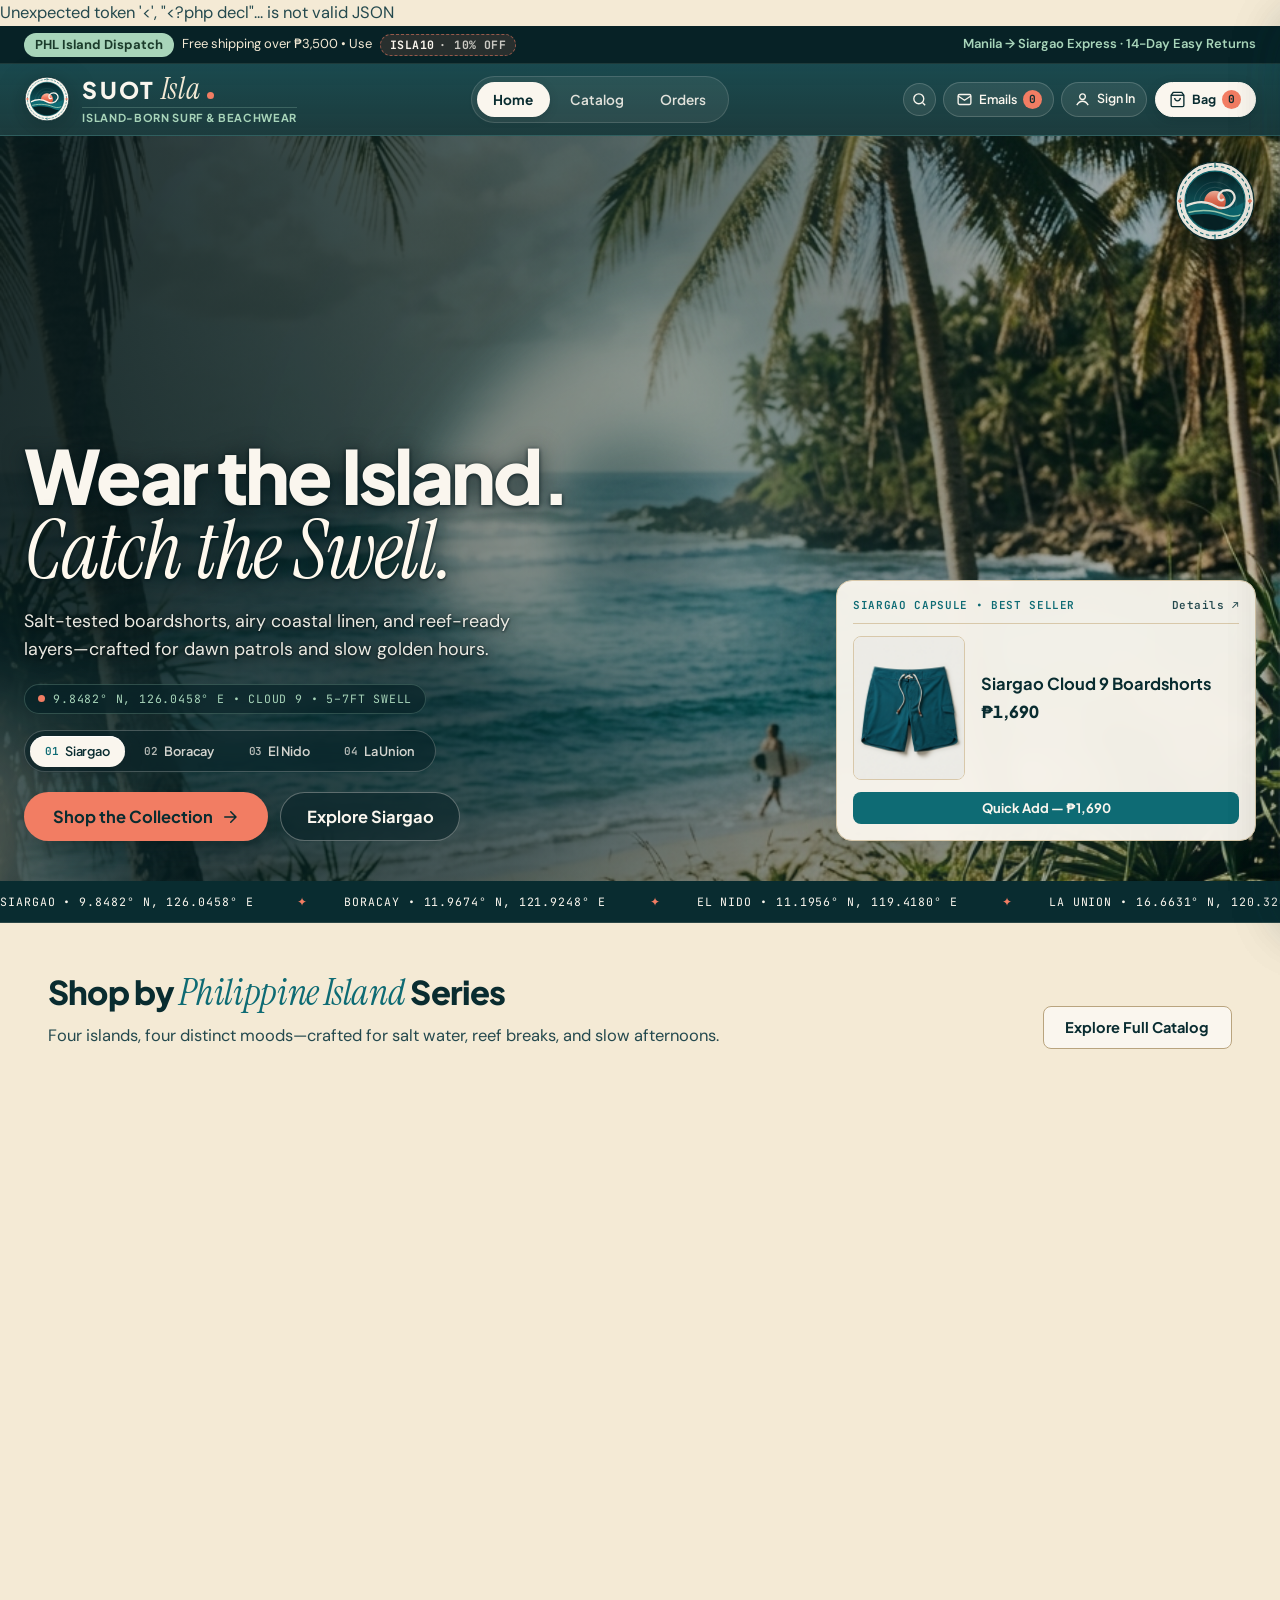
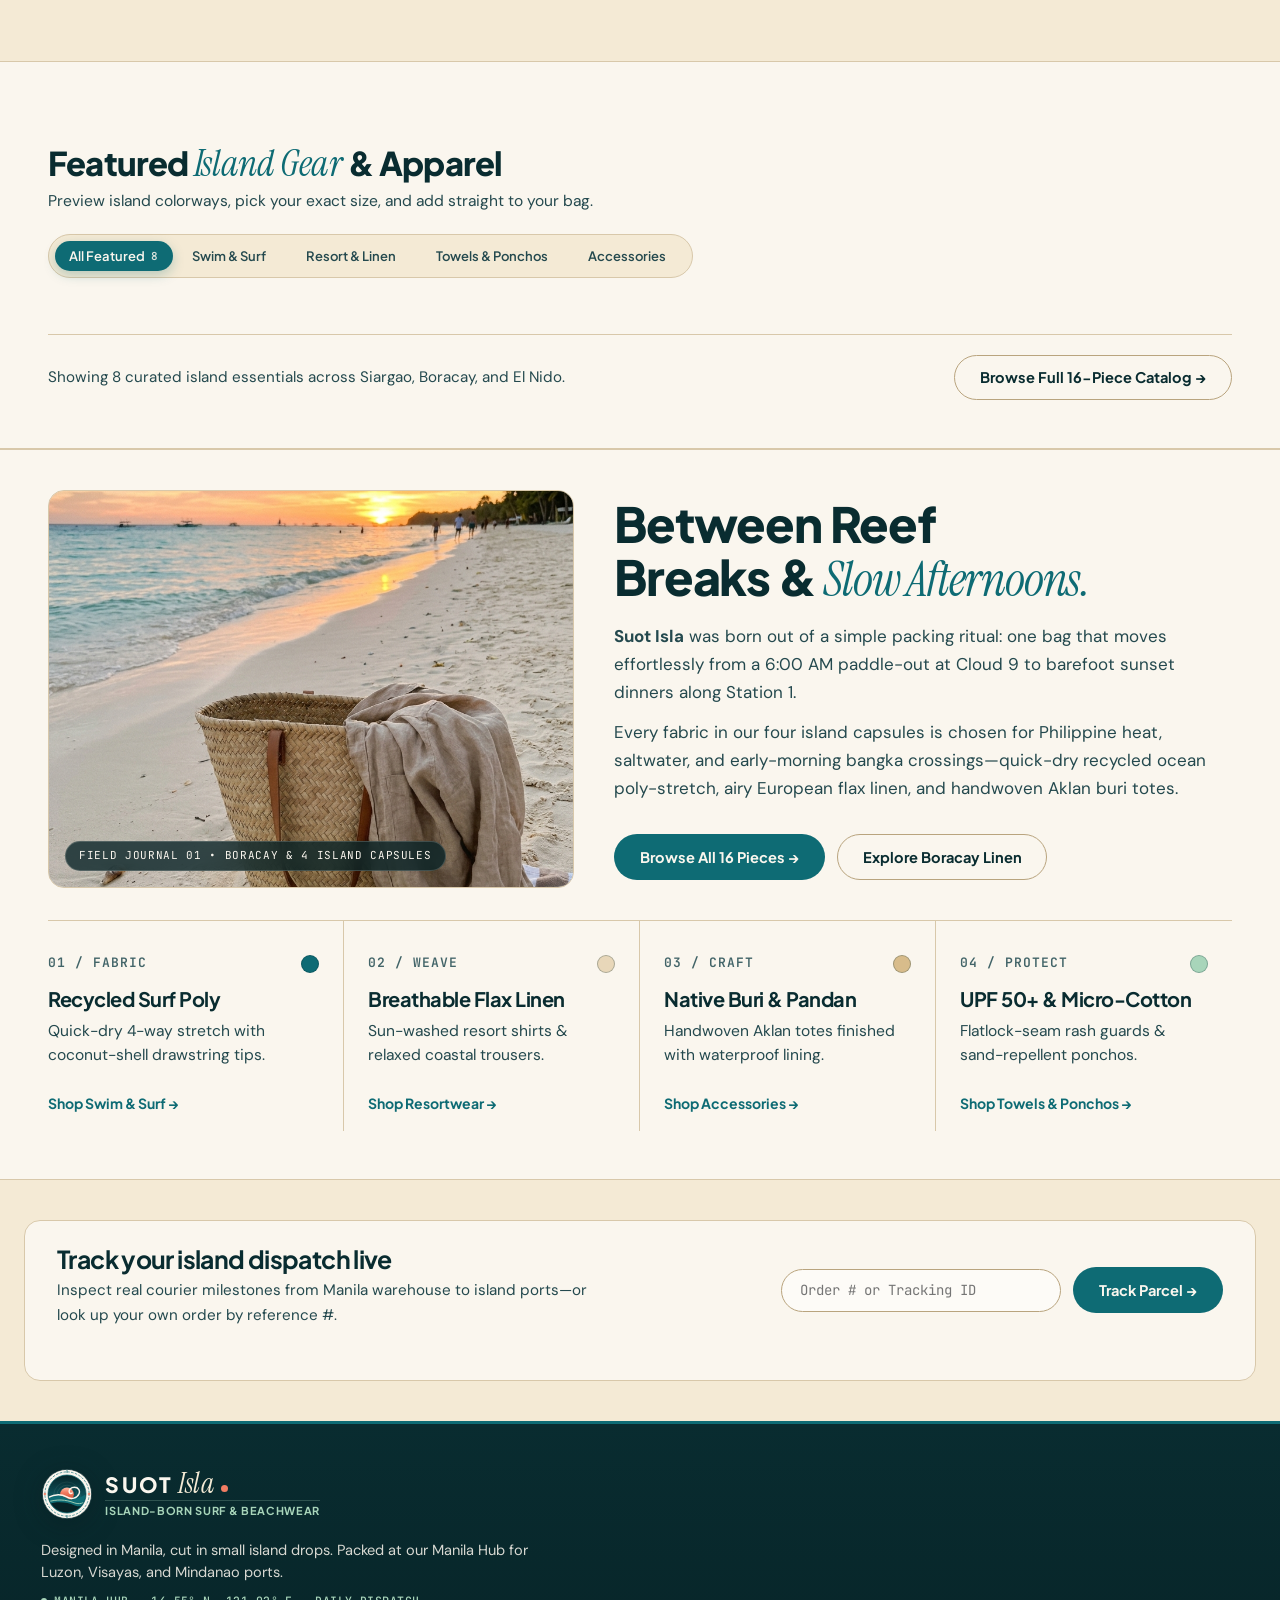
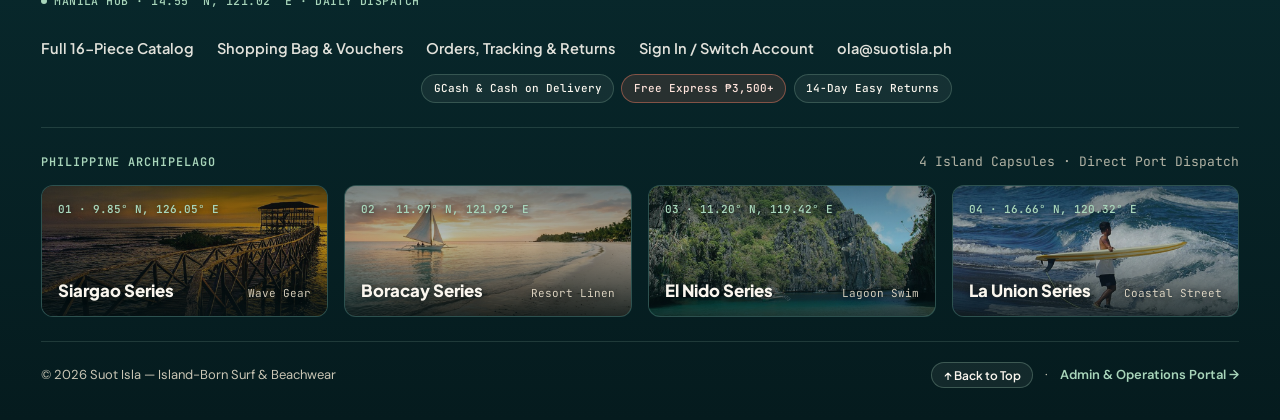
==== commit 78a454de: "Fix checkout dialog visibility and refresh shared UI assets" ====
--- a/index.html
+++ b/index.html
@@ -6,8 +6,8 @@
   <title>Suot Isla — Island-Born Surf &amp; Beachwear</title>
   <link rel="icon" type="image/svg+xml" href="assets/images/logo-stamp.svg?v=37679de-r1" />
   <link rel="stylesheet" href="assets/css/tokens.css?v=37679de-r1" />
-  <link rel="stylesheet" href="assets/css/base.css?v=37679de-r1" />
-  <link rel="stylesheet" href="assets/css/storefront.css?v=37679de-r1" />
+  <link rel="stylesheet" href="assets/css/base.css?v=ea9cbdb-r1" />
+  <link rel="stylesheet" href="assets/css/storefront.css?v=ea9cbdb-r1" />
 </head>
 <body>
   <p style="margin:0" id="home-shop-status" role="status" aria-live="polite"></p>
@@ -267,7 +267,7 @@
   <div id="site-footer-mount"></div>
 
   <script src="assets/js/data.js?v=37679de-r1"></script>
-  <script src="assets/js/store.js?v=37679de-r1"></script>
+  <script src="assets/js/store.js?v=ea9cbdb-r1"></script>
   <script src="assets/js/components.js?v=37679de-r7"></script>
   <script src="assets/js/ocean-overdrive.js?v=37679de-r1"></script>
   <script src="assets/js/island-stock.js?v=37679de-r1"></script>
--- a/assets/css/storefront.css
+++ b/assets/css/storefront.css
@@ -3718,7 +3718,8 @@
   transition: transform 260ms var(--ease-spring), opacity 220ms var(--ease-out);
 }
 
-.modal-backdrop.open .gcash-pay-modal-card {
+.modal-backdrop.open .gcash-pay-modal-card,
+dialog.gcash-pay-modal-card[open] {
   transform: translateY(0) scale(1);
   opacity: 1;
 }
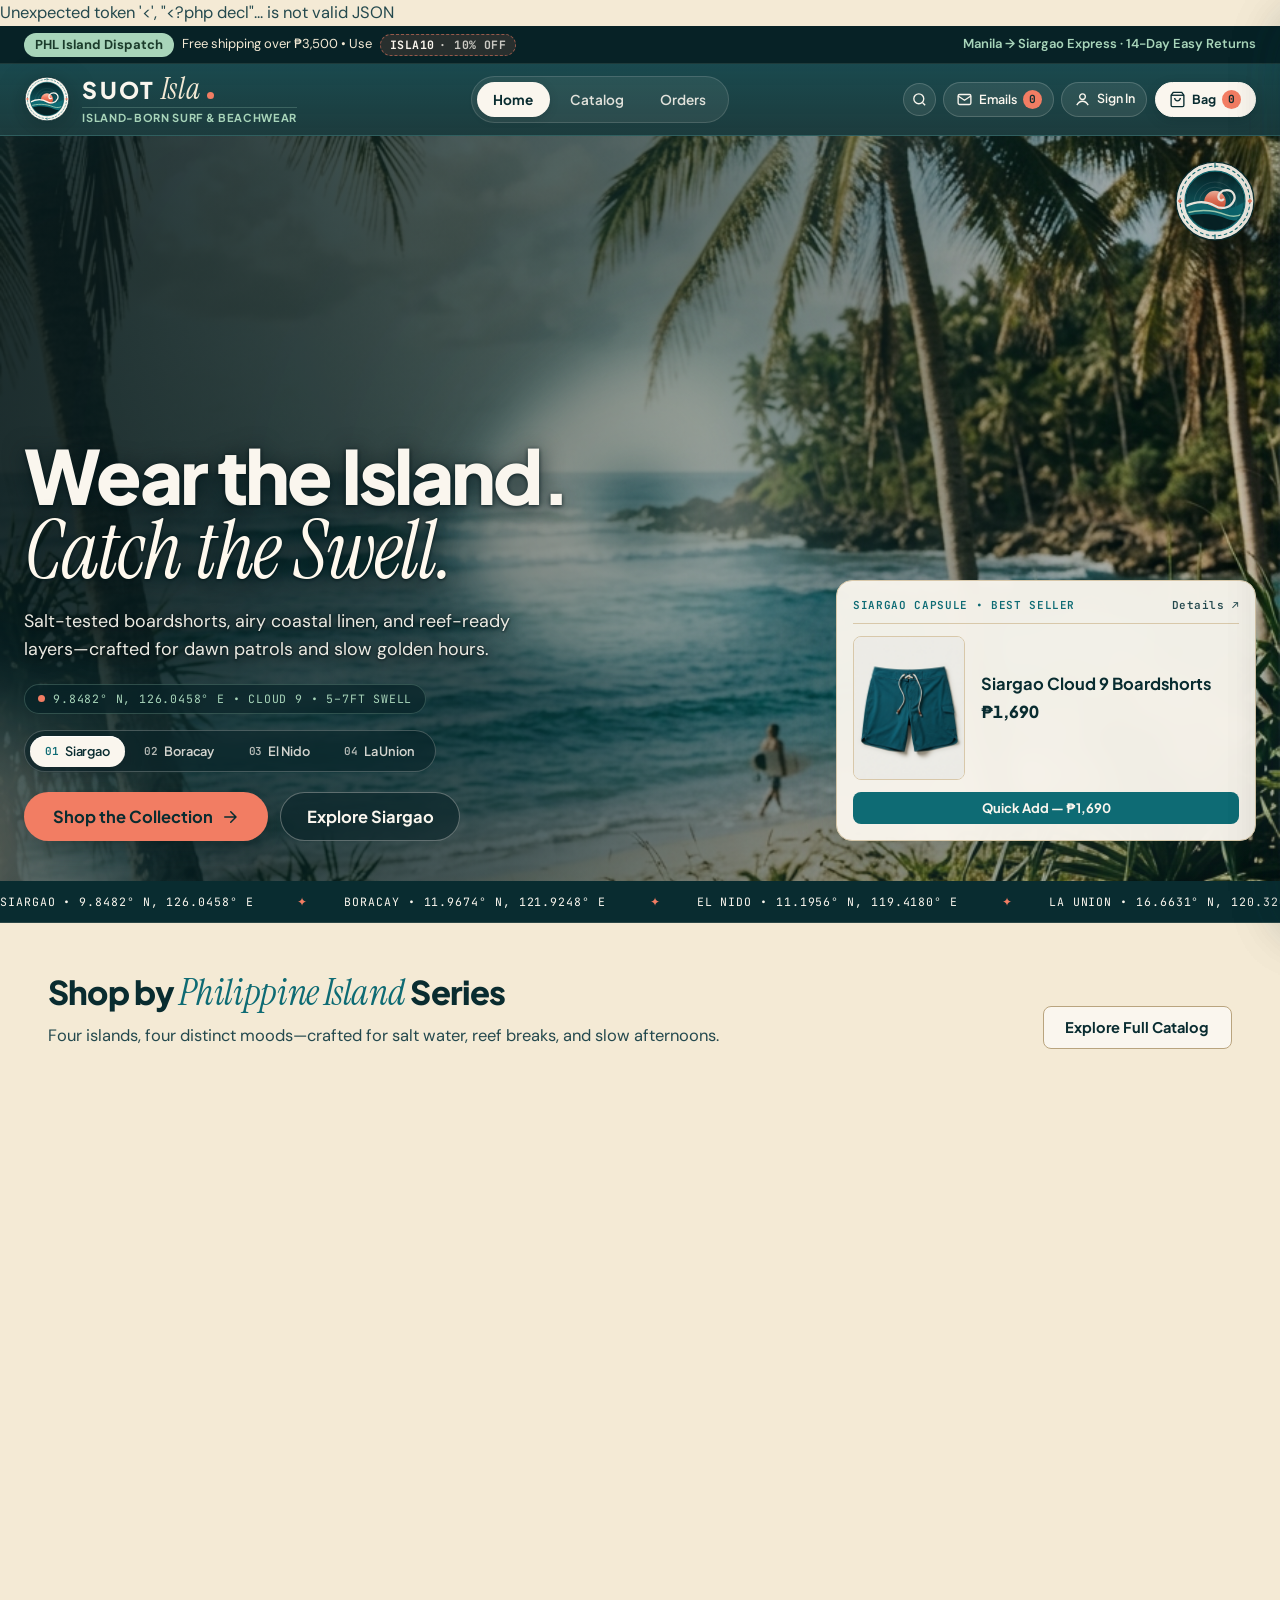
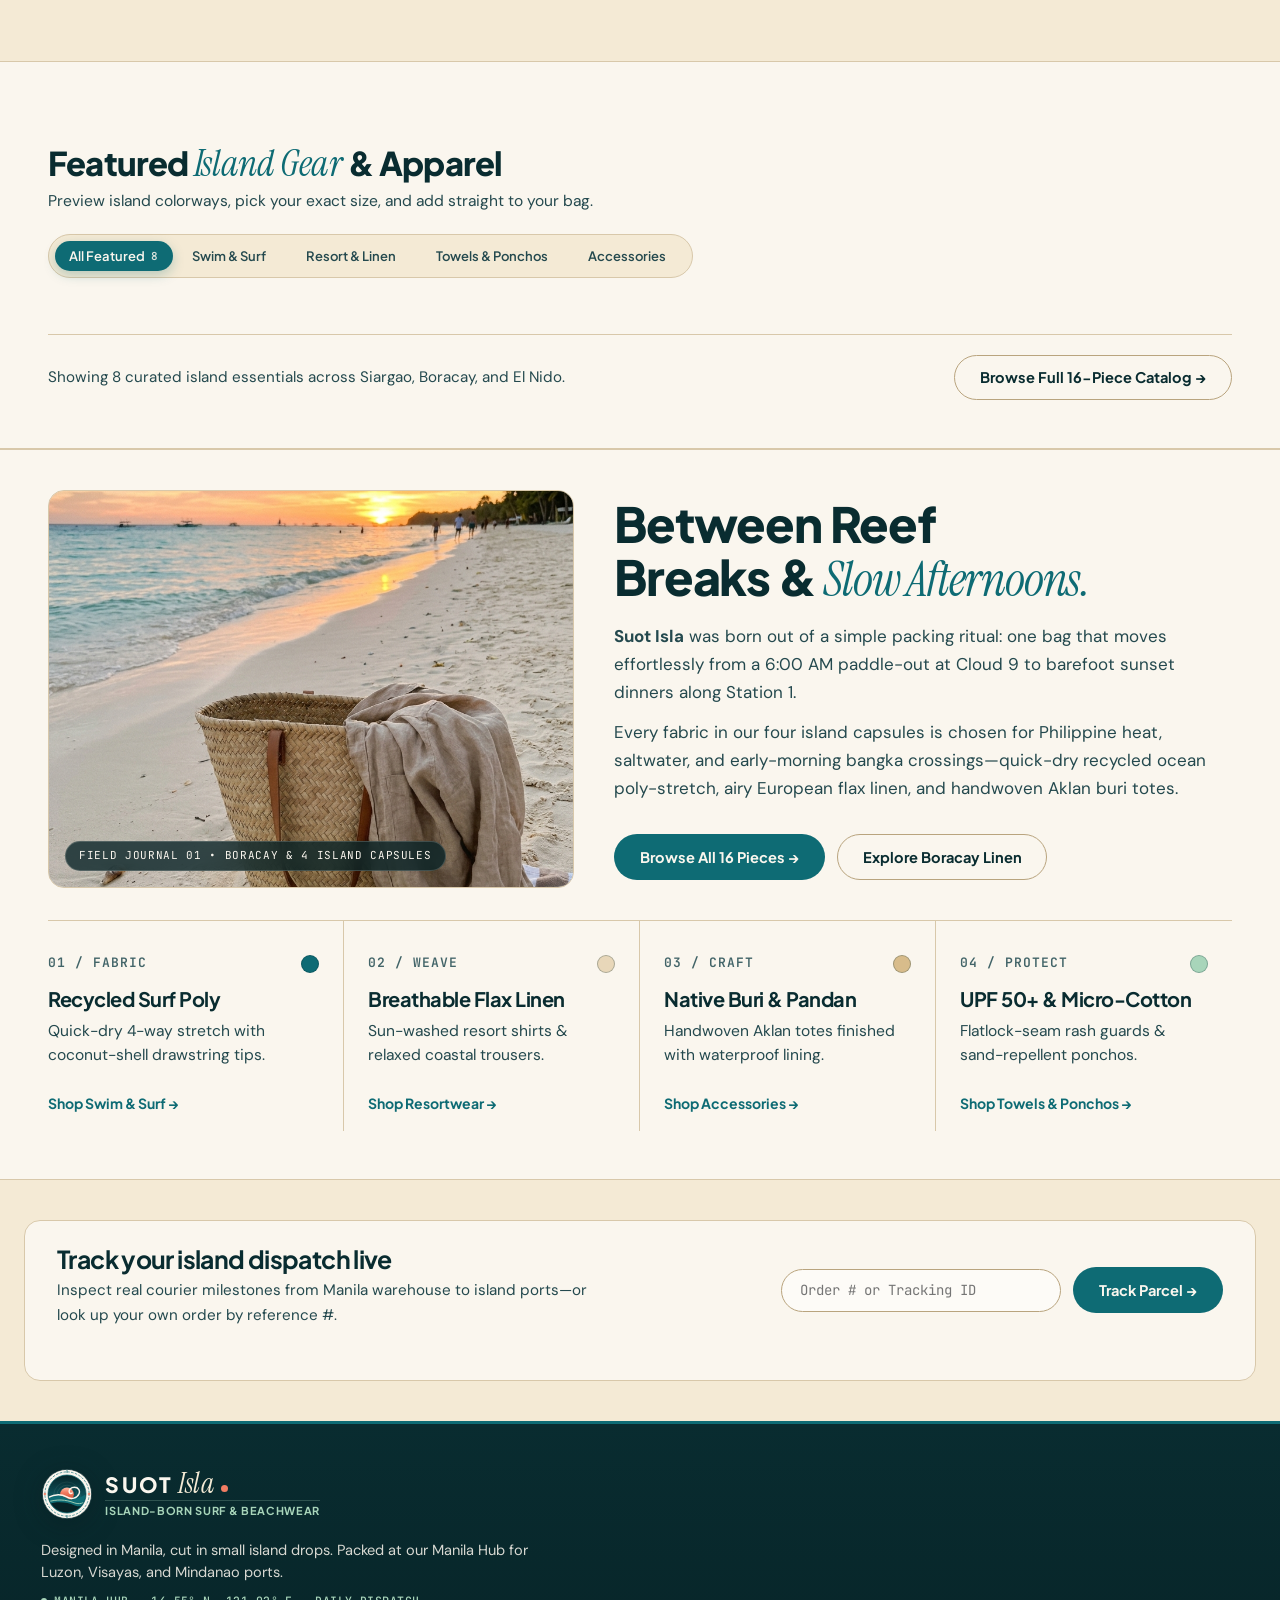
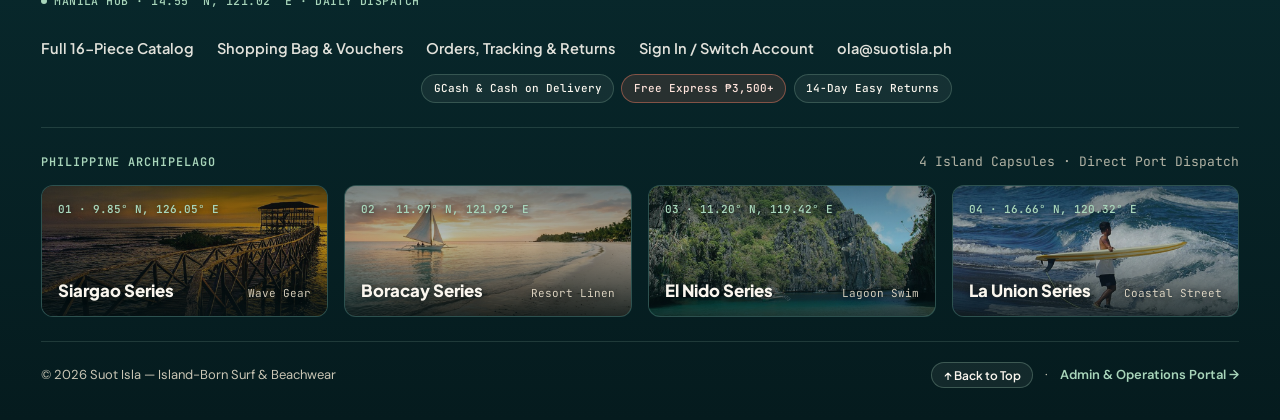
==== commit 9e1a5661: "Use fresh cache keys for the FourSys UI release" ====
--- a/index.html
+++ b/index.html
@@ -6,8 +6,8 @@
   <title>Suot Isla — Island-Born Surf &amp; Beachwear</title>
   <link rel="icon" type="image/svg+xml" href="assets/images/logo-stamp.svg?v=37679de-r1" />
   <link rel="stylesheet" href="assets/css/tokens.css?v=37679de-r1" />
-  <link rel="stylesheet" href="assets/css/base.css?v=ea9cbdb-r1" />
-  <link rel="stylesheet" href="assets/css/storefront.css?v=ea9cbdb-r1" />
+  <link rel="stylesheet" href="assets/css/base.css?v=78a454d-r2" />
+  <link rel="stylesheet" href="assets/css/storefront.css?v=78a454d-r2" />
 </head>
 <body>
   <p style="margin:0" id="home-shop-status" role="status" aria-live="polite"></p>
@@ -267,7 +267,7 @@
   <div id="site-footer-mount"></div>
 
   <script src="assets/js/data.js?v=37679de-r1"></script>
-  <script src="assets/js/store.js?v=ea9cbdb-r1"></script>
+  <script src="assets/js/store.js?v=78a454d-r2"></script>
   <script src="assets/js/components.js?v=37679de-r7"></script>
   <script src="assets/js/ocean-overdrive.js?v=37679de-r1"></script>
   <script src="assets/js/island-stock.js?v=37679de-r1"></script>
